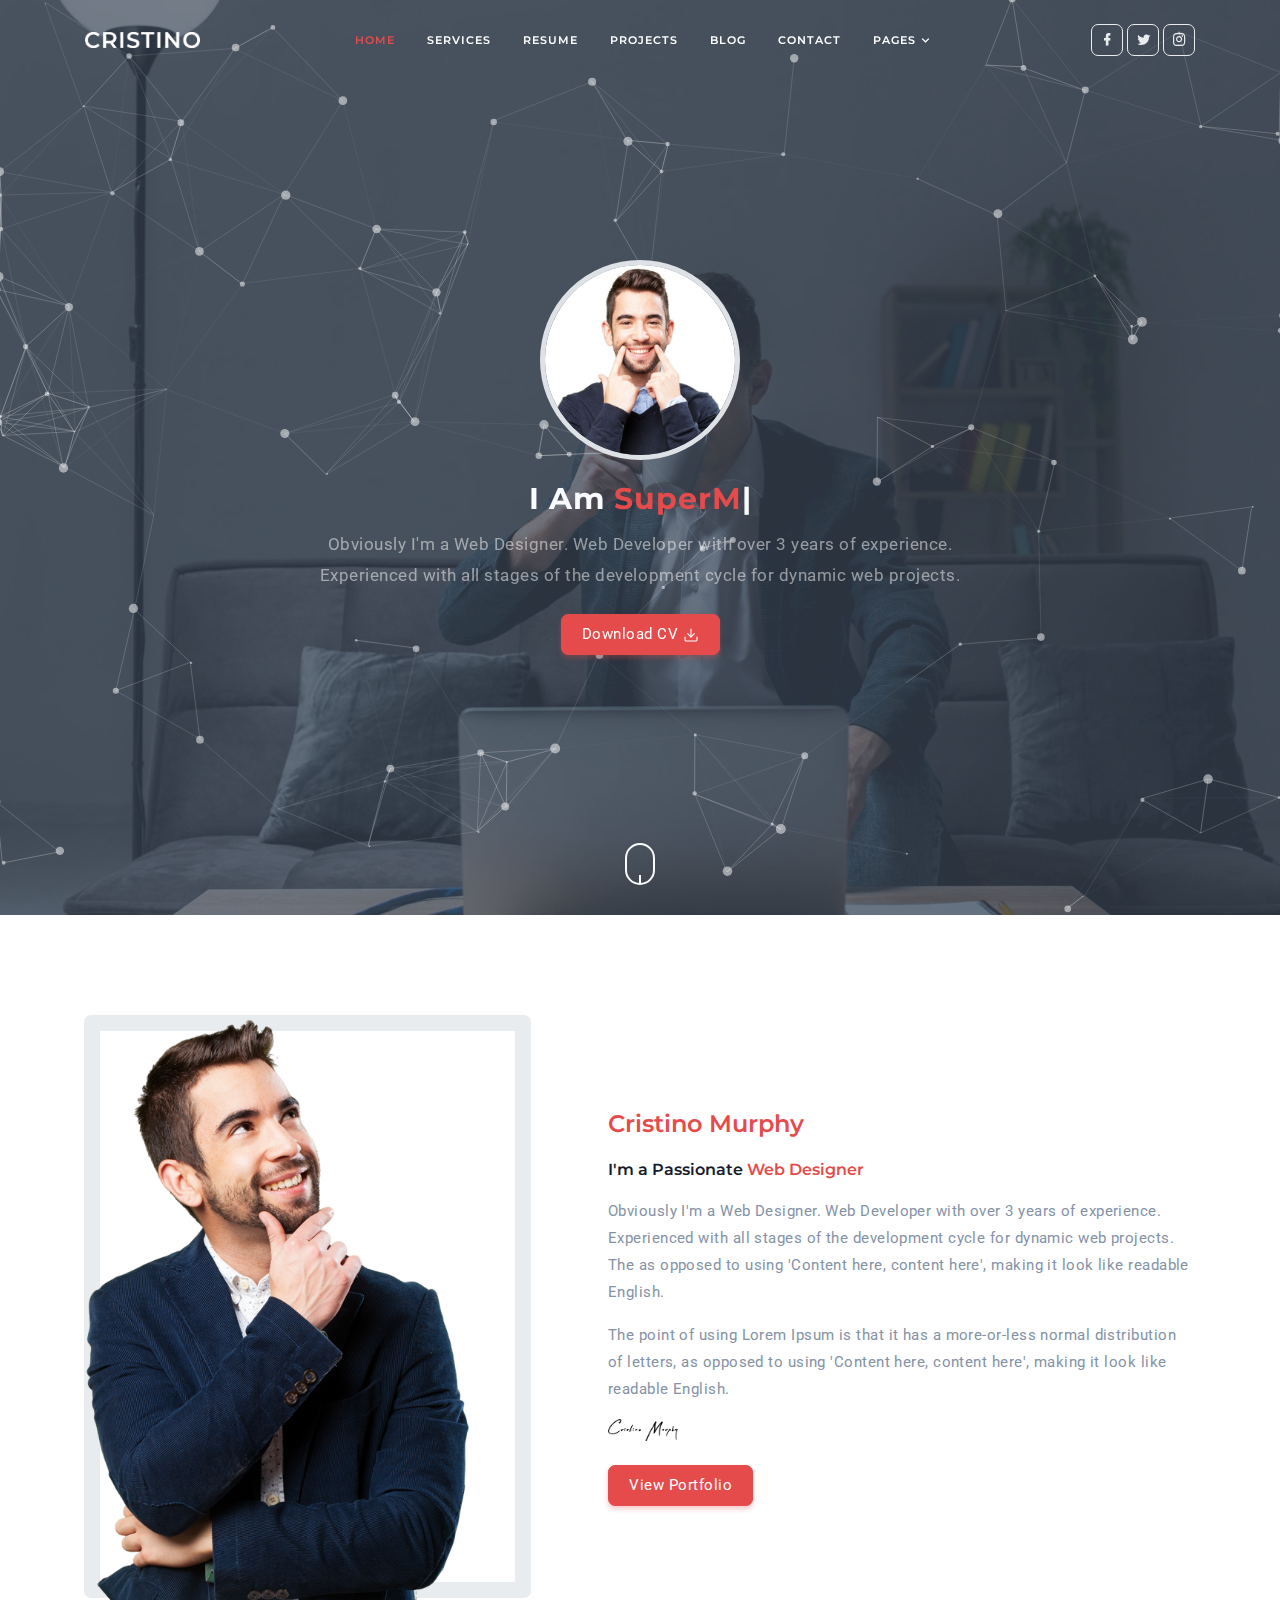
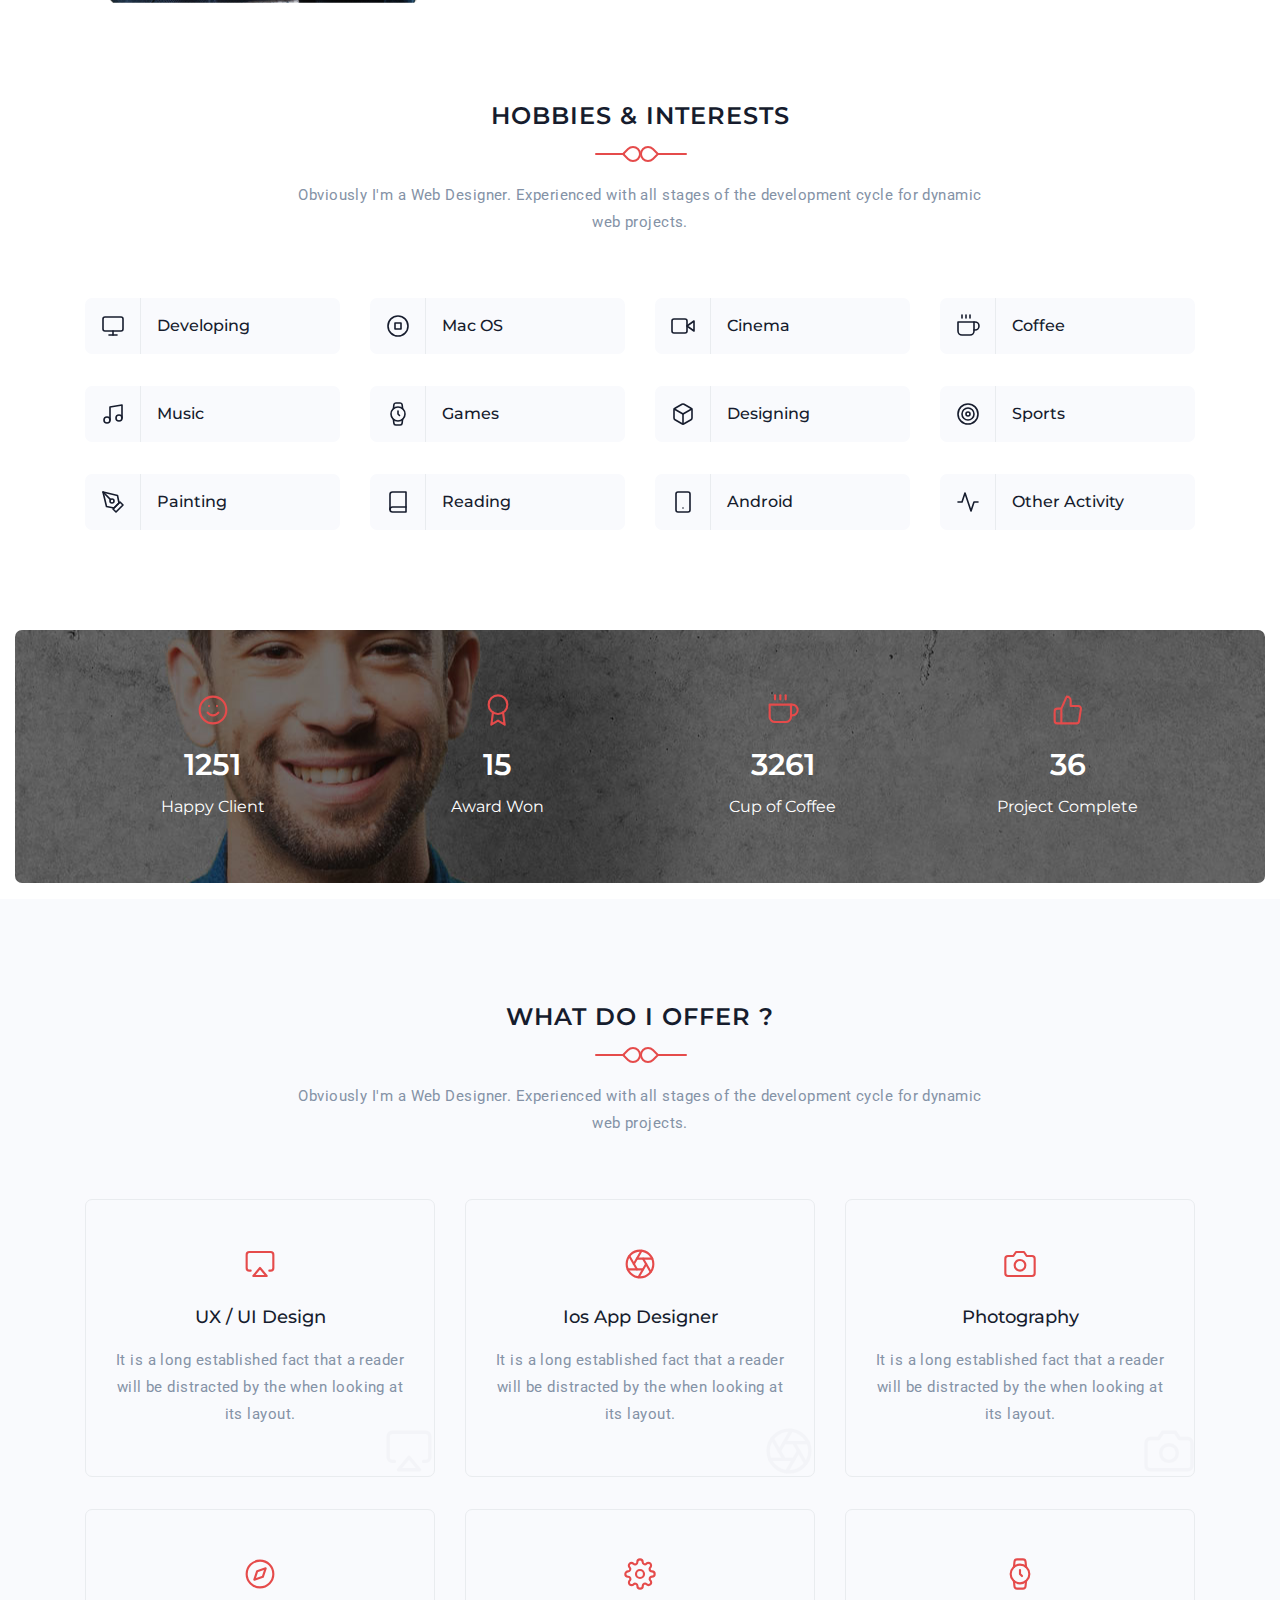
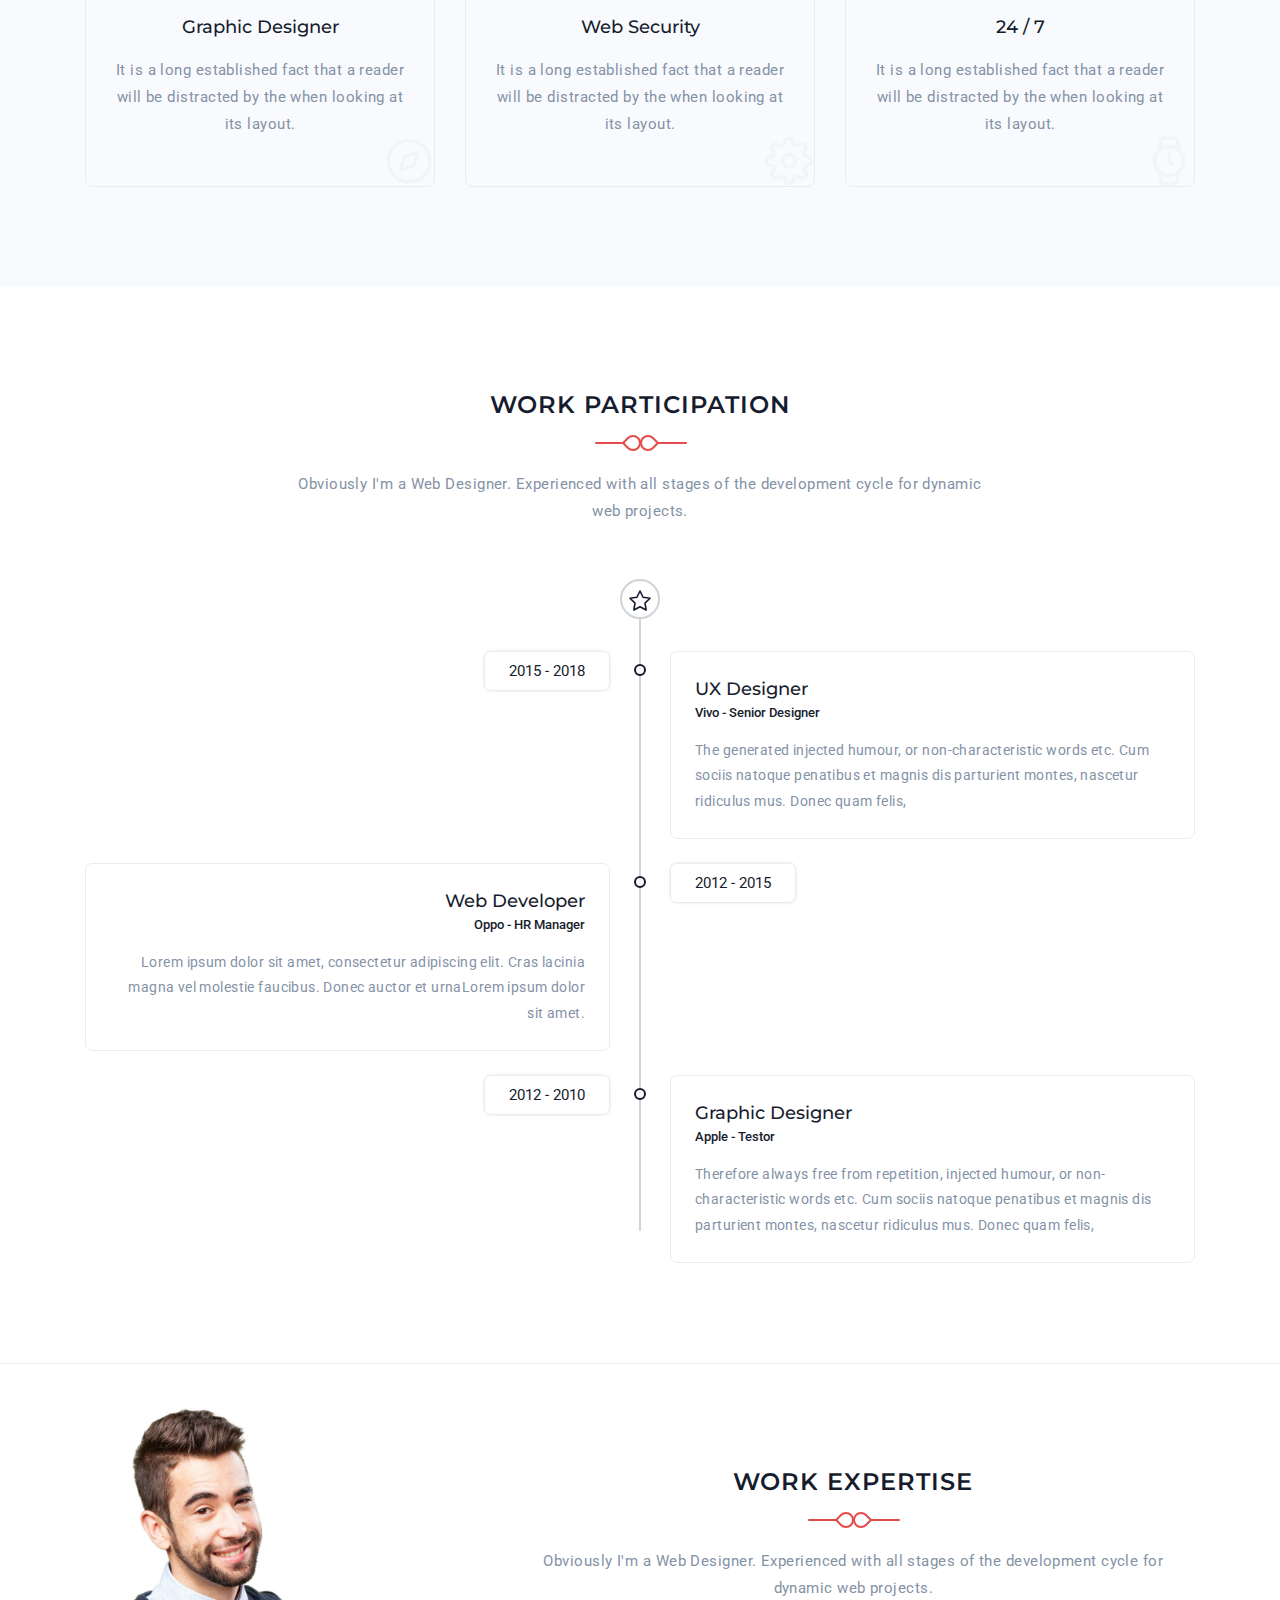
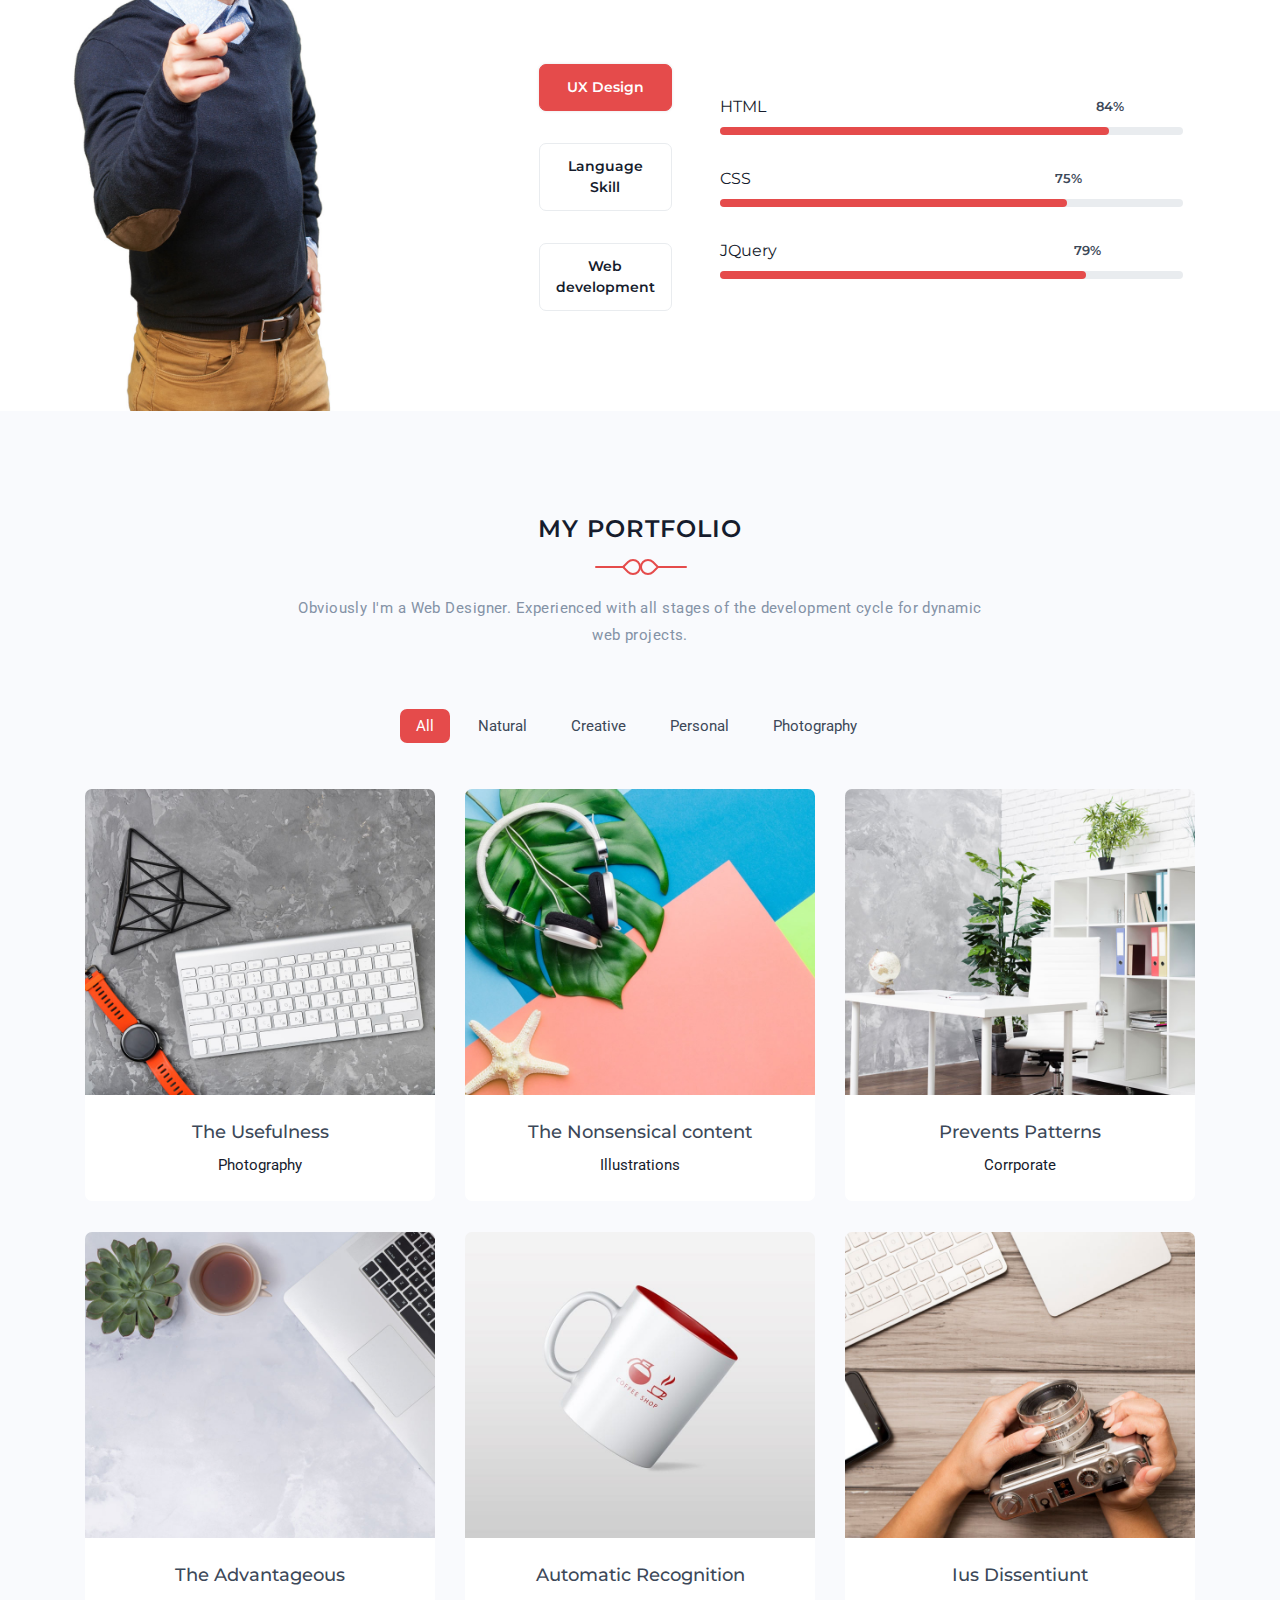
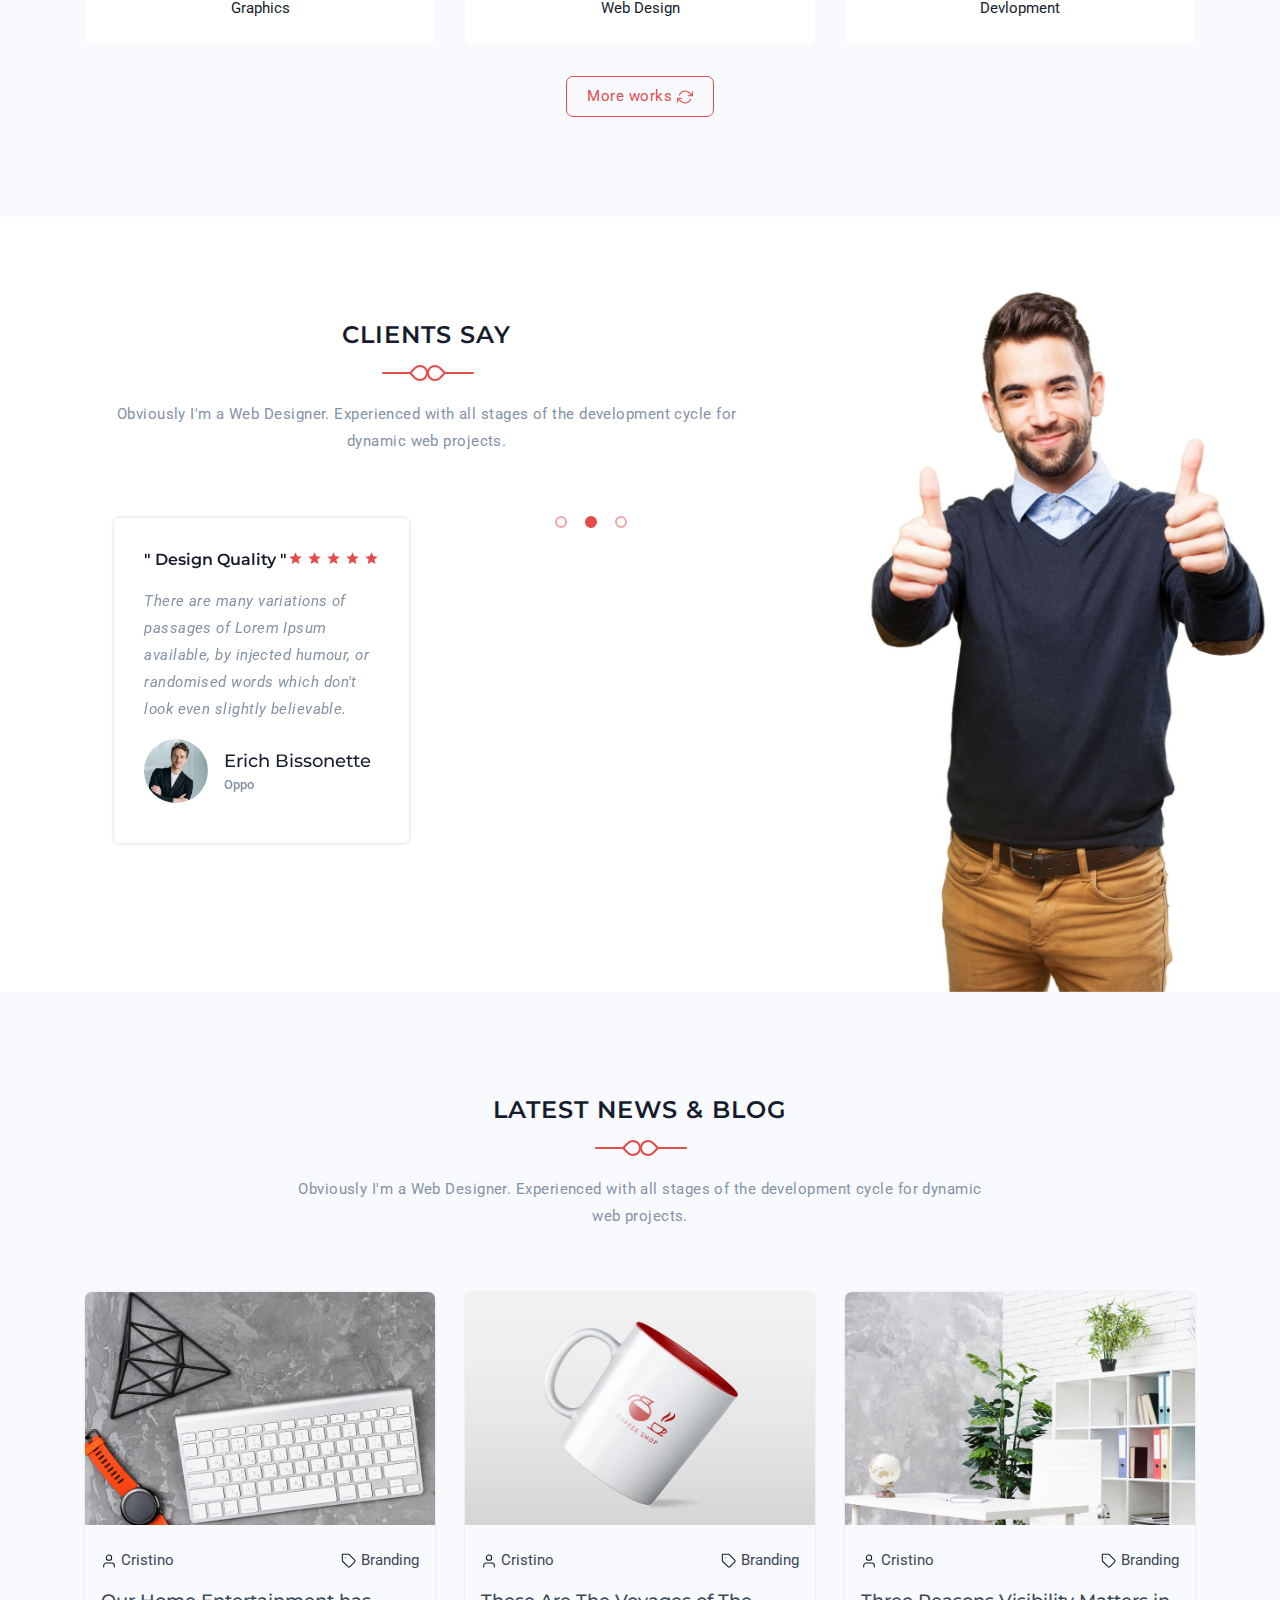
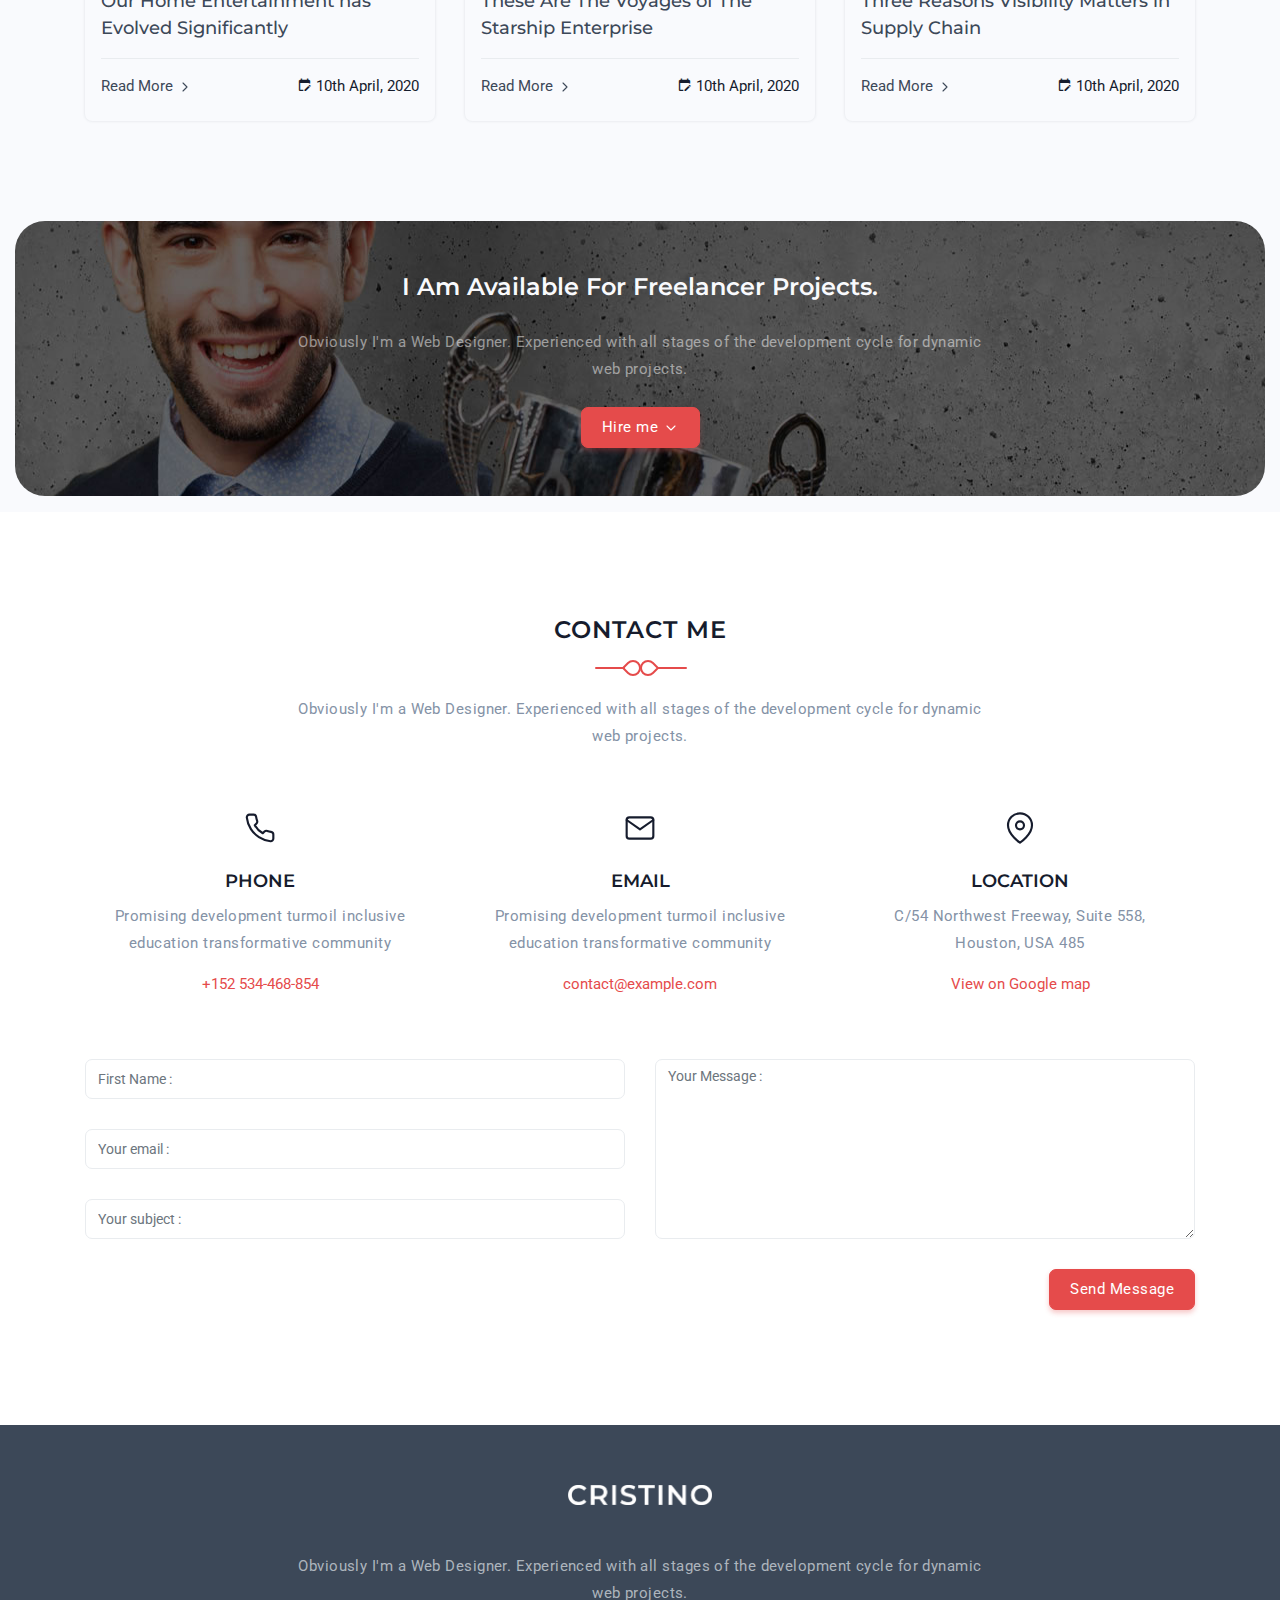
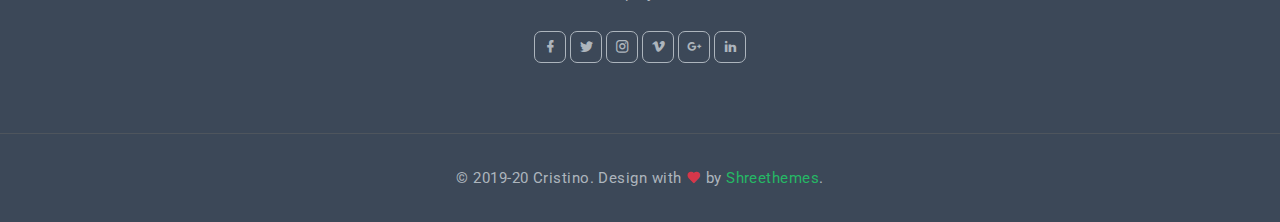
==== src/index.html @ 965121a1 "first commit" ====
<html lang="en" data-livestyle-extension="available">
  <head>
    <meta charset="utf-8" />
    <title>Cristino - Personal Portfolio Template</title>
    <meta name="viewport" content="width=device-width, initial-scale=1.0" />
    <meta
      name="description"
      content="Premium Bootstrap 4 Landing Page Template"
    />
    <meta
      name="keywords"
      content="bootstrap 4, premium, marketing, multipurpose"
    />
    <meta content="Shreethemes" name="author" />
    <!-- favicon -->
    <link rel="shortcut icon" href="images/favicon.ico" />
    <!-- Bootstrap -->
    <link href="css/bootstrap.min.css" rel="stylesheet" type="text/css" />
    <!-- Magnific -->
    <link href="css/magnific-popup.css" rel="stylesheet" type="text/css" />
    <!-- Icon -->
    <link
      href="css/materialdesignicons.min.css"
      rel="stylesheet"
      type="text/css"
    />

    <!-- SLICK SLIDER -->
    <link rel="stylesheet" href="css/owl.carousel.min.css" />
    <link rel="stylesheet" href="css/owl.theme.css" />
    <link rel="stylesheet" href="css/owl.transitions.css" />
    <!-- Custom Css -->
    <link href="css/style.css" rel="stylesheet" type="text/css" />
    <link href="css/colors/default.css" rel="stylesheet" id="color-opt" />
  </head>

  <body style="overflow: visible;">
    <!-- Loader -->
    <div id="preloader" style="display: none;">
      <div id="status" style="display: none;">
        <div class="logo">
          <img
            src="images/logo.png"
            height="20"
            class="d-block mx-auto"
            alt=""
          />
        </div>
        <div class="spinner">
          <div class="bounce1"></div>
          <div class="bounce2"></div>
          <div class="bounce3"></div>
        </div>
      </div>
    </div>
    <!-- Loader -->

    <!-- Navbar Start -->
    <nav
      class="navbar navbar-expand-lg fixed-top navbar-custom navbar-light sticky"
    >
      <div class="container">
        <a class="navbar-brand" href="#">
          <img src="images/logo.png" class="l-dark" height="16" alt="" />
          <img src="images/logo-light.png" class="l-light" height="16" alt="" />
        </a>
        <button
          class="navbar-toggler"
          type="button"
          data-toggle="collapse"
          data-target="#navbarCollapse"
          aria-controls="navbarCollapse"
          aria-expanded="false"
          aria-label="Toggle navigation"
        >
          <svg
            xmlns="http://www.w3.org/2000/svg"
            width="24"
            height="24"
            viewBox="0 0 24 24"
            fill="none"
            stroke="currentColor"
            stroke-width="2"
            stroke-linecap="round"
            stroke-linejoin="round"
            class="feather feather-menu fea icon-md"
          >
            <line x1="3" y1="12" x2="21" y2="12"></line>
            <line x1="3" y1="6" x2="21" y2="6"></line>
            <line x1="3" y1="18" x2="21" y2="18"></line>
          </svg>
        </button>
        <!--end button-->

        <div class="collapse navbar-collapse" id="navbarCollapse">
          <ul class="navbar-nav mx-auto">
            <li class="nav-item active">
              <a class="nav-link" href="#home">Home</a>
            </li>
            <!--end nav item-->
            <li class="nav-item">
              <a class="nav-link" href="#services">Services</a>
            </li>
            <!--end nav item-->
            <li class="nav-item">
              <a class="nav-link" href="#resume">Resume</a>
            </li>
            <!--end nav item-->
            <li class="nav-item">
              <a class="nav-link" href="#projects">Projects</a>
            </li>
            <!--end nav item-->
            <li class="nav-item">
              <a class="nav-link" href="#news">Blog</a>
            </li>
            <!--end nav item-->
            <li class="nav-item">
              <a class="nav-link" href="#contact">Contact</a>
            </li>
            <!--end nav item-->
            <li class="nav-item dropdown">
              <a
                class="nav-link dropdown-toggle"
                href="javascript:void(0)"
                id="navbarDropdown"
                role="button"
                data-toggle="dropdown"
                aria-haspopup="true"
                aria-expanded="false"
                >Pages
              </a>
              <div
                class="dropdown-menu rounded m-0"
                aria-labelledby="navbarDropdown"
              >
                <div class="container ml-0 ml-md-0">
                  <div class="row">
                    <div class="col-md-12">
                      <a class="dropdown-item" href="page-blog.html">Blog</a>
                      <a class="dropdown-item" href="page-blog-detail.html"
                        >Blog Detail</a
                      >
                      <a class="dropdown-item" href="page-portfolio.html"
                        >Portfolio</a
                      >
                      <a class="dropdown-item" href="page-portfolio-detail.html"
                        >Portfolio Detail</a
                      >
                    </div>
                    <!--end col-->
                  </div>
                  <!--end row-->
                </div>
                <!--end container-->
              </div>
            </li>
            <!--end nav item-->
          </ul>

          <ul
            class="list-unstyled mb-0 mt-2 mt-sm-0 social-icon light-social-icon"
          >
            <li class="list-inline-item">
              <a href="javascript:void(0)"><i class="mdi mdi-facebook"></i></a>
            </li>
            <li class="list-inline-item">
              <a href="javascript:void(0)"><i class="mdi mdi-twitter"></i></a>
            </li>
            <li class="list-inline-item">
              <a href="javascript:void(0)"><i class="mdi mdi-instagram"></i></a>
            </li>
          </ul>
        </div>
      </div>
      <!--end container-->
    </nav>
    <!--end navbar-->
    <!-- Navbar End -->

    <!-- HOME START-->
    <section
      class="bg-home d-table w-100"
      style="background-image: url('images/home/02.jpg');"
      id="home"
    >
      <div class="bg-overlay"></div>
      <div class="container position-relative" style="z-index: 1;">
        <div class="row mt-5 mt-sm-0 justify-content-center">
          <div class="col-lg-12 text-center">
            <div class="title-heading">
              <img
                src="images/home/hero.jpg"
                class="img-fluid rounded-circle"
                alt=""
              />
              <h3 class="heading text-light mt-3">
                I Am
                <span
                  class="element text-primary"
                  data-elements="SuperMan"
                ></span>
                <span class="typed-cursor"></span>
              </h3>
              <p class="para-desc mx-auto text-white-50">
                Obviously I'm a Web Designer. Web Developer with over 3 years of
                experience. Experienced with all stages of the development cycle
                for dynamic web projects.
              </p>
              <div class="mt-4">
                <a href="javascript:void(0)" class="btn btn-primary rounded"
                  >Download CV
                  <svg
                    xmlns="http://www.w3.org/2000/svg"
                    width="24"
                    height="24"
                    viewBox="0 0 24 24"
                    fill="none"
                    stroke="currentColor"
                    stroke-width="2"
                    stroke-linecap="round"
                    stroke-linejoin="round"
                    class="feather feather-download fea icon-sm"
                  >
                    <path d="M21 15v4a2 2 0 0 1-2 2H5a2 2 0 0 1-2-2v-4"></path>
                    <polyline points="7 10 12 15 17 10"></polyline>
                    <line x1="12" y1="15" x2="12" y2="3"></line></svg
                ></a>
              </div>
            </div>
          </div>
          <!--end col-->
        </div>
        <!--end row-->
      </div>
      <!--end container-->
      <a
        href="#about"
        data-scroll-nav="1"
        class="mouse-icon mouse-icon-white rounded-pill bg-transparent mouse-down"
      >
        <span class="wheel position-relative d-block mover"></span>
      </a>
      <canvas
        class="particles-js-canvas-el"
        width="1826"
        height="1141"
        style="width: 100%; height: 100%; position: absolute; top: 0px;"
      ></canvas>
    </section>
    <!--end section-->
    <!-- HOME END-->

    <!-- About Start -->
    <section class="section pb-3" id="about">
      <div class="container">
        <div class="row align-items-center">
          <div class="col-lg-5 col-md-5">
            <div class="about-hero">
              <img
                src="images/hero.png"
                class="img-fluid mx-auto d-block about-tween position-relative"
                alt=""
                style="transform: matrix(1, 0, 0, 1, 1.45714, 4.8);"
              />
            </div>
          </div>
          <!--end col-->

          <div class="col-lg-7 col-md-7 mt-4 pt-2 mt-sm-0 pt-sm-0">
            <div class="section-title mb-0 ml-lg-5 ml-md-3">
              <h4 class="title text-primary mb-3">Cristino Murphy</h4>
              <h6 class="designation mb-3">
                I'm a Passionate <span class="text-primary">Web Designer</span>
              </h6>
              <p class="text-muted">
                Obviously I'm a Web Designer. Web Developer with over 3 years of
                experience. Experienced with all stages of the development cycle
                for dynamic web projects. The as opposed to using 'Content here,
                content here', making it look like readable English.
              </p>
              <p class="text-muted">
                The point of using Lorem Ipsum is that it has a more-or-less
                normal distribution of letters, as opposed to using 'Content
                here, content here', making it look like readable English.
              </p>
              <img src="images/sign.png" height="22" alt="" />
              <div class="mt-4">
                <a href="#projects" class="btn btn-primary mouse-down"
                  >View Portfolio</a
                >
              </div>
            </div>
          </div>
          <!--end col-->
        </div>
        <!--end row-->
      </div>
      <!--end container-->

      <div class="container mt-100 mt-60">
        <div class="row justify-content-center">
          <div class="col-12 text-center">
            <div class="section-title">
              <div class="titles">
                <h4 class="title title-line text-uppercase mb-4 pb-4">
                  Hobbies &amp; Interests
                </h4>
                <span></span>
              </div>
              <p class="text-muted mx-auto para-desc mb-0">
                Obviously I'm a Web Designer. Experienced with all stages of the
                development cycle for dynamic web projects.
              </p>
            </div>
          </div>
          <!--end col-->
        </div>
        <!--end row-->

        <div class="row">
          <div class="col-lg-3 col-md-4 col-12 mt-4 pt-2">
            <div
              class="interests-desc bg-light position-relative px-2 py-3 rounded"
            >
              <div class="hobbies d-flex align-items-center">
                <div class="text-center rounded-pill mr-4">
                  <svg
                    xmlns="http://www.w3.org/2000/svg"
                    width="24"
                    height="24"
                    viewBox="0 0 24 24"
                    fill="none"
                    stroke="currentColor"
                    stroke-width="2"
                    stroke-linecap="round"
                    stroke-linejoin="round"
                    class="feather feather-monitor icon fea icon-md-sm"
                  >
                    <rect
                      x="2"
                      y="3"
                      width="20"
                      height="14"
                      rx="2"
                      ry="2"
                    ></rect>
                    <line x1="8" y1="21" x2="16" y2="21"></line>
                    <line x1="12" y1="17" x2="12" y2="21"></line>
                  </svg>
                </div>
                <div class="content">
                  <h6 class="title mb-0">Developing</h6>
                </div>
              </div>
            </div>
          </div>
          <!--end col-->

          <div class="col-lg-3 col-md-4 col-12 mt-4 pt-2">
            <div
              class="interests-desc bg-light position-relative px-2 py-3 rounded"
            >
              <div class="hobbies d-flex align-items-center">
                <div class="text-center rounded-pill mr-4">
                  <svg
                    xmlns="http://www.w3.org/2000/svg"
                    width="24"
                    height="24"
                    viewBox="0 0 24 24"
                    fill="none"
                    stroke="currentColor"
                    stroke-width="2"
                    stroke-linecap="round"
                    stroke-linejoin="round"
                    class="feather feather-stop-circle icon fea icon-md-sm"
                  >
                    <circle cx="12" cy="12" r="10"></circle>
                    <rect x="9" y="9" width="6" height="6"></rect>
                  </svg>
                </div>
                <div class="content">
                  <h6 class="title mb-0">Mac OS</h6>
                </div>
              </div>
            </div>
          </div>
          <!--end col-->

          <div class="col-lg-3 col-md-4 col-12 mt-4 pt-2">
            <div
              class="interests-desc bg-light position-relative px-2 py-3 rounded"
            >
              <div class="hobbies d-flex align-items-center">
                <div class="text-center rounded-pill mr-4">
                  <svg
                    xmlns="http://www.w3.org/2000/svg"
                    width="24"
                    height="24"
                    viewBox="0 0 24 24"
                    fill="none"
                    stroke="currentColor"
                    stroke-width="2"
                    stroke-linecap="round"
                    stroke-linejoin="round"
                    class="feather feather-video icon fea icon-md-sm"
                  >
                    <polygon points="23 7 16 12 23 17 23 7"></polygon>
                    <rect
                      x="1"
                      y="5"
                      width="15"
                      height="14"
                      rx="2"
                      ry="2"
                    ></rect>
                  </svg>
                </div>
                <div class="content">
                  <h6 class="title mb-0">Cinema</h6>
                </div>
              </div>
            </div>
          </div>
          <!--end col-->

          <div class="col-lg-3 col-md-4 col-12 mt-4 pt-2">
            <div
              class="interests-desc bg-light position-relative px-2 py-3 rounded"
            >
              <div class="hobbies d-flex align-items-center">
                <div class="text-center rounded-pill mr-4">
                  <svg
                    xmlns="http://www.w3.org/2000/svg"
                    width="24"
                    height="24"
                    viewBox="0 0 24 24"
                    fill="none"
                    stroke="currentColor"
                    stroke-width="2"
                    stroke-linecap="round"
                    stroke-linejoin="round"
                    class="feather feather-coffee icon fea icon-md-sm"
                  >
                    <path d="M18 8h1a4 4 0 0 1 0 8h-1"></path>
                    <path d="M2 8h16v9a4 4 0 0 1-4 4H6a4 4 0 0 1-4-4V8z"></path>
                    <line x1="6" y1="1" x2="6" y2="4"></line>
                    <line x1="10" y1="1" x2="10" y2="4"></line>
                    <line x1="14" y1="1" x2="14" y2="4"></line>
                  </svg>
                </div>
                <div class="content">
                  <h6 class="title mb-0">Coffee</h6>
                </div>
              </div>
            </div>
          </div>
          <!--end col-->

          <div class="col-lg-3 col-md-4 col-12 mt-4 pt-2">
            <div
              class="interests-desc bg-light position-relative px-2 py-3 rounded"
            >
              <div class="hobbies d-flex align-items-center">
                <div class="text-center rounded-pill mr-4">
                  <svg
                    xmlns="http://www.w3.org/2000/svg"
                    width="24"
                    height="24"
                    viewBox="0 0 24 24"
                    fill="none"
                    stroke="currentColor"
                    stroke-width="2"
                    stroke-linecap="round"
                    stroke-linejoin="round"
                    class="feather feather-music icon fea icon-md-sm"
                  >
                    <path d="M9 18V5l12-2v13"></path>
                    <circle cx="6" cy="18" r="3"></circle>
                    <circle cx="18" cy="16" r="3"></circle>
                  </svg>
                </div>
                <div class="content">
                  <h6 class="title mb-0">Music</h6>
                </div>
              </div>
            </div>
          </div>
          <!--end col-->

          <div class="col-lg-3 col-md-4 col-12 mt-4 pt-2">
            <div
              class="interests-desc bg-light position-relative px-2 py-3 rounded"
            >
              <div class="hobbies d-flex align-items-center">
                <div class="text-center rounded-pill mr-4">
                  <svg
                    xmlns="http://www.w3.org/2000/svg"
                    width="24"
                    height="24"
                    viewBox="0 0 24 24"
                    fill="none"
                    stroke="currentColor"
                    stroke-width="2"
                    stroke-linecap="round"
                    stroke-linejoin="round"
                    class="feather feather-watch icon fea icon-md-sm"
                  >
                    <circle cx="12" cy="12" r="7"></circle>
                    <polyline points="12 9 12 12 13.5 13.5"></polyline>
                    <path
                      d="M16.51 17.35l-.35 3.83a2 2 0 0 1-2 1.82H9.83a2 2 0 0 1-2-1.82l-.35-3.83m.01-10.7l.35-3.83A2 2 0 0 1 9.83 1h4.35a2 2 0 0 1 2 1.82l.35 3.83"
                    ></path>
                  </svg>
                </div>
                <div class="content">
                  <h6 class="title mb-0">Games</h6>
                </div>
              </div>
            </div>
          </div>
          <!--end col-->

          <div class="col-lg-3 col-md-4 col-12 mt-4 pt-2">
            <div
              class="interests-desc bg-light position-relative px-2 py-3 rounded"
            >
              <div class="hobbies d-flex align-items-center">
                <div class="text-center rounded-pill mr-4">
                  <svg
                    xmlns="http://www.w3.org/2000/svg"
                    width="24"
                    height="24"
                    viewBox="0 0 24 24"
                    fill="none"
                    stroke="currentColor"
                    stroke-width="2"
                    stroke-linecap="round"
                    stroke-linejoin="round"
                    class="feather feather-box icon fea icon-md-sm"
                  >
                    <path
                      d="M21 16V8a2 2 0 0 0-1-1.73l-7-4a2 2 0 0 0-2 0l-7 4A2 2 0 0 0 3 8v8a2 2 0 0 0 1 1.73l7 4a2 2 0 0 0 2 0l7-4A2 2 0 0 0 21 16z"
                    ></path>
                    <polyline points="3.27 6.96 12 12.01 20.73 6.96"></polyline>
                    <line x1="12" y1="22.08" x2="12" y2="12"></line>
                  </svg>
                </div>
                <div class="content">
                  <h6 class="title mb-0">Designing</h6>
                </div>
              </div>
            </div>
          </div>
          <!--end col-->

          <div class="col-lg-3 col-md-4 col-12 mt-4 pt-2">
            <div
              class="interests-desc bg-light position-relative px-2 py-3 rounded"
            >
              <div class="hobbies d-flex align-items-center">
                <div class="text-center rounded-pill mr-4">
                  <svg
                    xmlns="http://www.w3.org/2000/svg"
                    width="24"
                    height="24"
                    viewBox="0 0 24 24"
                    fill="none"
                    stroke="currentColor"
                    stroke-width="2"
                    stroke-linecap="round"
                    stroke-linejoin="round"
                    class="feather feather-target icon fea icon-md-sm"
                  >
                    <circle cx="12" cy="12" r="10"></circle>
                    <circle cx="12" cy="12" r="6"></circle>
                    <circle cx="12" cy="12" r="2"></circle>
                  </svg>
                </div>
                <div class="content">
                  <h6 class="title mb-0">Sports</h6>
                </div>
              </div>
            </div>
          </div>
          <!--end col-->

          <div class="col-lg-3 col-md-4 col-12 mt-4 pt-2">
            <div
              class="interests-desc bg-light position-relative px-2 py-3 rounded"
            >
              <div class="hobbies d-flex align-items-center">
                <div class="text-center rounded-pill mr-4">
                  <svg
                    xmlns="http://www.w3.org/2000/svg"
                    width="24"
                    height="24"
                    viewBox="0 0 24 24"
                    fill="none"
                    stroke="currentColor"
                    stroke-width="2"
                    stroke-linecap="round"
                    stroke-linejoin="round"
                    class="feather feather-pen-tool icon fea icon-md-sm"
                  >
                    <path d="M12 19l7-7 3 3-7 7-3-3z"></path>
                    <path d="M18 13l-1.5-7.5L2 2l3.5 14.5L13 18l5-5z"></path>
                    <path d="M2 2l7.586 7.586"></path>
                    <circle cx="11" cy="11" r="2"></circle>
                  </svg>
                </div>
                <div class="content">
                  <h6 class="title mb-0">Painting</h6>
                </div>
              </div>
            </div>
          </div>
          <!--end col-->

          <div class="col-lg-3 col-md-4 col-12 mt-4 pt-2">
            <div
              class="interests-desc bg-light position-relative px-2 py-3 rounded"
            >
              <div class="hobbies d-flex align-items-center">
                <div class="text-center rounded-pill mr-4">
                  <svg
                    xmlns="http://www.w3.org/2000/svg"
                    width="24"
                    height="24"
                    viewBox="0 0 24 24"
                    fill="none"
                    stroke="currentColor"
                    stroke-width="2"
                    stroke-linecap="round"
                    stroke-linejoin="round"
                    class="feather feather-book icon fea icon-md-sm"
                  >
                    <path d="M4 19.5A2.5 2.5 0 0 1 6.5 17H20"></path>
                    <path
                      d="M6.5 2H20v20H6.5A2.5 2.5 0 0 1 4 19.5v-15A2.5 2.5 0 0 1 6.5 2z"
                    ></path>
                  </svg>
                </div>
                <div class="content">
                  <h6 class="title mb-0">Reading</h6>
                </div>
              </div>
            </div>
          </div>
          <!--end col-->

          <div class="col-lg-3 col-md-4 col-12 mt-4 pt-2">
            <div
              class="interests-desc bg-light position-relative px-2 py-3 rounded"
            >
              <div class="hobbies d-flex align-items-center">
                <div class="text-center rounded-pill mr-4">
                  <svg
                    xmlns="http://www.w3.org/2000/svg"
                    width="24"
                    height="24"
                    viewBox="0 0 24 24"
                    fill="none"
                    stroke="currentColor"
                    stroke-width="2"
                    stroke-linecap="round"
                    stroke-linejoin="round"
                    class="feather feather-smartphone icon fea icon-md-sm"
                  >
                    <rect
                      x="5"
                      y="2"
                      width="14"
                      height="20"
                      rx="2"
                      ry="2"
                    ></rect>
                    <line x1="12" y1="18" x2="12.01" y2="18"></line>
                  </svg>
                </div>
                <div class="content">
                  <h6 class="title mb-0">Android</h6>
                </div>
              </div>
            </div>
          </div>
          <!--end col-->

          <div class="col-lg-3 col-md-4 col-12 mt-4 pt-2">
            <div
              class="interests-desc bg-light position-relative px-2 py-3 rounded"
            >
              <div class="hobbies d-flex align-items-center">
                <div class="text-center rounded-pill mr-4">
                  <svg
                    xmlns="http://www.w3.org/2000/svg"
                    width="24"
                    height="24"
                    viewBox="0 0 24 24"
                    fill="none"
                    stroke="currentColor"
                    stroke-width="2"
                    stroke-linecap="round"
                    stroke-linejoin="round"
                    class="feather feather-activity icon fea icon-md-sm"
                  >
                    <polyline
                      points="22 12 18 12 15 21 9 3 6 12 2 12"
                    ></polyline>
                  </svg>
                </div>
                <div class="content">
                  <h6 class="title mb-0">Other Activity</h6>
                </div>
              </div>
            </div>
          </div>
          <!--end col-->
        </div>
      </div>
      <!--end container-->

      <div class="container-fluid mt-100 mt-60">
        <div
          class="rounded py-md-5 py-4"
          style="background: url('images/bg-counter.jpg') center center;"
        >
          <div class="container">
            <div class="row" id="counter">
              <div class="col-lg-3 col-6">
                <div class="counter-box rounded py-3 text-center">
                  <div class="counter-icon">
                    <svg
                      xmlns="http://www.w3.org/2000/svg"
                      width="24"
                      height="24"
                      viewBox="0 0 24 24"
                      fill="none"
                      stroke="currentColor"
                      stroke-width="2"
                      stroke-linecap="round"
                      stroke-linejoin="round"
                      class="feather feather-smile fea icon-md text-primary"
                    >
                      <circle cx="12" cy="12" r="10"></circle>
                      <path d="M8 14s1.5 2 4 2 4-2 4-2"></path>
                      <line x1="9" y1="9" x2="9.01" y2="9"></line>
                      <line x1="15" y1="9" x2="15.01" y2="9"></line>
                    </svg>
                  </div>
                  <h3 class="counter-value mt-3 text-white" data-count="1251">
                    1251
                  </h3>
                  <h6 class="counter-head font-weight-normal mb-0 text-white">
                    Happy Client
                  </h6>
                </div>
                <!--end counter box-->
              </div>
              <!--end col-->

              <div class="col-lg-3 col-6">
                <div class="counter-box rounded py-3 text-center">
                  <div class="counter-icon">
                    <svg
                      xmlns="http://www.w3.org/2000/svg"
                      width="24"
                      height="24"
                      viewBox="0 0 24 24"
                      fill="none"
                      stroke="currentColor"
                      stroke-width="2"
                      stroke-linecap="round"
                      stroke-linejoin="round"
                      class="feather feather-award fea icon-md text-primary"
                    >
                      <circle cx="12" cy="8" r="7"></circle>
                      <polyline
                        points="8.21 13.89 7 23 12 20 17 23 15.79 13.88"
                      ></polyline>
                    </svg>
                  </div>
                  <h3 class="counter-value mt-3 text-white" data-count="15">
                    15
                  </h3>
                  <h6 class="counter-head font-weight-normal mb-0 text-white">
                    Award Won
                  </h6>
                </div>
                <!--end counter box-->
              </div>
              <!--end col-->

              <div class="col-lg-3 col-6">
                <div class="counter-box rounded py-3 text-center">
                  <div class="counter-icon">
                    <svg
                      xmlns="http://www.w3.org/2000/svg"
                      width="24"
                      height="24"
                      viewBox="0 0 24 24"
                      fill="none"
                      stroke="currentColor"
                      stroke-width="2"
                      stroke-linecap="round"
                      stroke-linejoin="round"
                      class="feather feather-coffee fea icon-md text-primary"
                    >
                      <path d="M18 8h1a4 4 0 0 1 0 8h-1"></path>
                      <path
                        d="M2 8h16v9a4 4 0 0 1-4 4H6a4 4 0 0 1-4-4V8z"
                      ></path>
                      <line x1="6" y1="1" x2="6" y2="4"></line>
                      <line x1="10" y1="1" x2="10" y2="4"></line>
                      <line x1="14" y1="1" x2="14" y2="4"></line>
                    </svg>
                  </div>
                  <h3 class="counter-value mt-3 text-white" data-count="3261">
                    3261
                  </h3>
                  <h6 class="counter-head font-weight-normal mb-0 text-white">
                    Cup of Coffee
                  </h6>
                </div>
                <!--end counter box-->
              </div>
              <!--end col-->

              <div class="col-lg-3 col-6">
                <div class="counter-box rounded py-3 text-center">
                  <div class="counter-icon">
                    <svg
                      xmlns="http://www.w3.org/2000/svg"
                      width="24"
                      height="24"
                      viewBox="0 0 24 24"
                      fill="none"
                      stroke="currentColor"
                      stroke-width="2"
                      stroke-linecap="round"
                      stroke-linejoin="round"
                      class="feather feather-thumbs-up fea icon-md text-primary"
                    >
                      <path
                        d="M14 9V5a3 3 0 0 0-3-3l-4 9v11h11.28a2 2 0 0 0 2-1.7l1.38-9a2 2 0 0 0-2-2.3zM7 22H4a2 2 0 0 1-2-2v-7a2 2 0 0 1 2-2h3"
                      ></path>
                    </svg>
                  </div>
                  <h3 class="counter-value mt-3 text-white" data-count="36">
                    36
                  </h3>
                  <h6 class="counter-head font-weight-normal mb-0 text-white">
                    Project Complete
                  </h6>
                </div>
                <!--end counter box-->
              </div>
              <!--end col-->
            </div>
            <!--end row-->
          </div>
          <!--end container-->
        </div>
        <!--end div-->
      </div>
      <!--end container fluid-->
    </section>
    <!-- About end -->

    <!-- Services Start -->
    <section class="section bg-light" id="services">
      <div class="container">
        <div class="row justify-content-center">
          <div class="col-12 text-center">
            <div class="section-title">
              <div class="titles">
                <h4 class="title title-line text-uppercase mb-4 pb-4">
                  What Do I Offer ?
                </h4>
                <span></span>
              </div>
              <p class="text-muted mx-auto para-desc mb-0">
                Obviously I'm a Web Designer. Experienced with all stages of the
                development cycle for dynamic web projects.
              </p>
            </div>
          </div>
          <!--end col-->
        </div>
        <!--end row-->

        <div class="row">
          <div class="col-lg-4 col-md-6 col-12 mt-4 pt-2">
            <div
              class="service-wrapper rounded position-relative text-center border border-footer p-4 pt-5 pb-5"
            >
              <div class="icon text-primary">
                <svg
                  xmlns="http://www.w3.org/2000/svg"
                  width="24"
                  height="24"
                  viewBox="0 0 24 24"
                  fill="none"
                  stroke="currentColor"
                  stroke-width="2"
                  stroke-linecap="round"
                  stroke-linejoin="round"
                  class="feather feather-airplay fea icon-md"
                >
                  <path
                    d="M5 17H4a2 2 0 0 1-2-2V5a2 2 0 0 1 2-2h16a2 2 0 0 1 2 2v10a2 2 0 0 1-2 2h-1"
                  ></path>
                  <polygon points="12 15 17 21 7 21 12 15"></polygon>
                </svg>
              </div>
              <div class="content mt-4">
                <h5 class="title">UX / UI Design</h5>
                <p class="text-muted mt-3 mb-0">
                  It is a long established fact that a reader will be distracted
                  by the when looking at its layout.
                </p>
              </div>
              <div class="big-icon">
                <svg
                  xmlns="http://www.w3.org/2000/svg"
                  width="24"
                  height="24"
                  viewBox="0 0 24 24"
                  fill="none"
                  stroke="currentColor"
                  stroke-width="2"
                  stroke-linecap="round"
                  stroke-linejoin="round"
                  class="feather feather-airplay fea icons"
                >
                  <path
                    d="M5 17H4a2 2 0 0 1-2-2V5a2 2 0 0 1 2-2h16a2 2 0 0 1 2 2v10a2 2 0 0 1-2 2h-1"
                  ></path>
                  <polygon points="12 15 17 21 7 21 12 15"></polygon>
                </svg>
              </div>
            </div>
          </div>
          <!--end col-->

          <div class="col-lg-4 col-md-6 col-12 mt-4 pt-2">
            <div
              class="service-wrapper rounded position-relative text-center border border-footer p-4 pt-5 pb-5"
            >
              <div class="icon text-primary">
                <svg
                  xmlns="http://www.w3.org/2000/svg"
                  width="24"
                  height="24"
                  viewBox="0 0 24 24"
                  fill="none"
                  stroke="currentColor"
                  stroke-width="2"
                  stroke-linecap="round"
                  stroke-linejoin="round"
                  class="feather feather-aperture fea icon-md"
                >
                  <circle cx="12" cy="12" r="10"></circle>
                  <line x1="14.31" y1="8" x2="20.05" y2="17.94"></line>
                  <line x1="9.69" y1="8" x2="21.17" y2="8"></line>
                  <line x1="7.38" y1="12" x2="13.12" y2="2.06"></line>
                  <line x1="9.69" y1="16" x2="3.95" y2="6.06"></line>
                  <line x1="14.31" y1="16" x2="2.83" y2="16"></line>
                  <line x1="16.62" y1="12" x2="10.88" y2="21.94"></line>
                </svg>
              </div>
              <div class="content mt-4">
                <h5 class="title">Ios App Designer</h5>
                <p class="text-muted mt-3 mb-0">
                  It is a long established fact that a reader will be distracted
                  by the when looking at its layout.
                </p>
              </div>
              <div class="big-icon">
                <svg
                  xmlns="http://www.w3.org/2000/svg"
                  width="24"
                  height="24"
                  viewBox="0 0 24 24"
                  fill="none"
                  stroke="currentColor"
                  stroke-width="2"
                  stroke-linecap="round"
                  stroke-linejoin="round"
                  class="feather feather-aperture fea icons"
                >
                  <circle cx="12" cy="12" r="10"></circle>
                  <line x1="14.31" y1="8" x2="20.05" y2="17.94"></line>
                  <line x1="9.69" y1="8" x2="21.17" y2="8"></line>
                  <line x1="7.38" y1="12" x2="13.12" y2="2.06"></line>
                  <line x1="9.69" y1="16" x2="3.95" y2="6.06"></line>
                  <line x1="14.31" y1="16" x2="2.83" y2="16"></line>
                  <line x1="16.62" y1="12" x2="10.88" y2="21.94"></line>
                </svg>
              </div>
            </div>
          </div>
          <!--end col-->

          <div class="col-lg-4 col-md-6 col-12 mt-4 pt-2">
            <div
              class="service-wrapper rounded position-relative text-center border border-footer p-4 pt-5 pb-5"
            >
              <div class="icon text-primary">
                <svg
                  xmlns="http://www.w3.org/2000/svg"
                  width="24"
                  height="24"
                  viewBox="0 0 24 24"
                  fill="none"
                  stroke="currentColor"
                  stroke-width="2"
                  stroke-linecap="round"
                  stroke-linejoin="round"
                  class="feather feather-camera fea icon-md"
                >
                  <path
                    d="M23 19a2 2 0 0 1-2 2H3a2 2 0 0 1-2-2V8a2 2 0 0 1 2-2h4l2-3h6l2 3h4a2 2 0 0 1 2 2z"
                  ></path>
                  <circle cx="12" cy="13" r="4"></circle>
                </svg>
              </div>
              <div class="content mt-4">
                <h5 class="title">Photography</h5>
                <p class="text-muted mt-3 mb-0">
                  It is a long established fact that a reader will be distracted
                  by the when looking at its layout.
                </p>
              </div>
              <div class="big-icon">
                <svg
                  xmlns="http://www.w3.org/2000/svg"
                  width="24"
                  height="24"
                  viewBox="0 0 24 24"
                  fill="none"
                  stroke="currentColor"
                  stroke-width="2"
                  stroke-linecap="round"
                  stroke-linejoin="round"
                  class="feather feather-camera fea icons"
                >
                  <path
                    d="M23 19a2 2 0 0 1-2 2H3a2 2 0 0 1-2-2V8a2 2 0 0 1 2-2h4l2-3h6l2 3h4a2 2 0 0 1 2 2z"
                  ></path>
                  <circle cx="12" cy="13" r="4"></circle>
                </svg>
              </div>
            </div>
          </div>
          <!--end col-->

          <div class="col-lg-4 col-md-6 col-12 mt-4 pt-2">
            <div
              class="service-wrapper rounded position-relative text-center border border-footer p-4 pt-5 pb-5"
            >
              <div class="icon text-primary">
                <svg
                  xmlns="http://www.w3.org/2000/svg"
                  width="24"
                  height="24"
                  viewBox="0 0 24 24"
                  fill="none"
                  stroke="currentColor"
                  stroke-width="2"
                  stroke-linecap="round"
                  stroke-linejoin="round"
                  class="feather feather-compass fea icon-md"
                >
                  <circle cx="12" cy="12" r="10"></circle>
                  <polygon
                    points="16.24 7.76 14.12 14.12 7.76 16.24 9.88 9.88 16.24 7.76"
                  ></polygon>
                </svg>
              </div>
              <div class="content mt-4">
                <h5 class="title">Graphic Designer</h5>
                <p class="text-muted mt-3 mb-0">
                  It is a long established fact that a reader will be distracted
                  by the when looking at its layout.
                </p>
              </div>
              <div class="big-icon">
                <svg
                  xmlns="http://www.w3.org/2000/svg"
                  width="24"
                  height="24"
                  viewBox="0 0 24 24"
                  fill="none"
                  stroke="currentColor"
                  stroke-width="2"
                  stroke-linecap="round"
                  stroke-linejoin="round"
                  class="feather feather-compass fea icons"
                >
                  <circle cx="12" cy="12" r="10"></circle>
                  <polygon
                    points="16.24 7.76 14.12 14.12 7.76 16.24 9.88 9.88 16.24 7.76"
                  ></polygon>
                </svg>
              </div>
            </div>
          </div>
          <!--end col-->

          <div class="col-lg-4 col-md-6 col-12 mt-4 pt-2">
            <div
              class="service-wrapper rounded position-relative text-center border border-footer p-4 pt-5 pb-5"
            >
              <div class="icon text-primary">
                <svg
                  xmlns="http://www.w3.org/2000/svg"
                  width="24"
                  height="24"
                  viewBox="0 0 24 24"
                  fill="none"
                  stroke="currentColor"
                  stroke-width="2"
                  stroke-linecap="round"
                  stroke-linejoin="round"
                  class="feather feather-settings fea icon-md"
                >
                  <circle cx="12" cy="12" r="3"></circle>
                  <path
                    d="M19.4 15a1.65 1.65 0 0 0 .33 1.82l.06.06a2 2 0 0 1 0 2.83 2 2 0 0 1-2.83 0l-.06-.06a1.65 1.65 0 0 0-1.82-.33 1.65 1.65 0 0 0-1 1.51V21a2 2 0 0 1-2 2 2 2 0 0 1-2-2v-.09A1.65 1.65 0 0 0 9 19.4a1.65 1.65 0 0 0-1.82.33l-.06.06a2 2 0 0 1-2.83 0 2 2 0 0 1 0-2.83l.06-.06a1.65 1.65 0 0 0 .33-1.82 1.65 1.65 0 0 0-1.51-1H3a2 2 0 0 1-2-2 2 2 0 0 1 2-2h.09A1.65 1.65 0 0 0 4.6 9a1.65 1.65 0 0 0-.33-1.82l-.06-.06a2 2 0 0 1 0-2.83 2 2 0 0 1 2.83 0l.06.06a1.65 1.65 0 0 0 1.82.33H9a1.65 1.65 0 0 0 1-1.51V3a2 2 0 0 1 2-2 2 2 0 0 1 2 2v.09a1.65 1.65 0 0 0 1 1.51 1.65 1.65 0 0 0 1.82-.33l.06-.06a2 2 0 0 1 2.83 0 2 2 0 0 1 0 2.83l-.06.06a1.65 1.65 0 0 0-.33 1.82V9a1.65 1.65 0 0 0 1.51 1H21a2 2 0 0 1 2 2 2 2 0 0 1-2 2h-.09a1.65 1.65 0 0 0-1.51 1z"
                  ></path>
                </svg>
              </div>
              <div class="content mt-4">
                <h5 class="title">Web Security</h5>
                <p class="text-muted mt-3 mb-0">
                  It is a long established fact that a reader will be distracted
                  by the when looking at its layout.
                </p>
              </div>
              <div class="big-icon">
                <svg
                  xmlns="http://www.w3.org/2000/svg"
                  width="24"
                  height="24"
                  viewBox="0 0 24 24"
                  fill="none"
                  stroke="currentColor"
                  stroke-width="2"
                  stroke-linecap="round"
                  stroke-linejoin="round"
                  class="feather feather-settings fea icons"
                >
                  <circle cx="12" cy="12" r="3"></circle>
                  <path
                    d="M19.4 15a1.65 1.65 0 0 0 .33 1.82l.06.06a2 2 0 0 1 0 2.83 2 2 0 0 1-2.83 0l-.06-.06a1.65 1.65 0 0 0-1.82-.33 1.65 1.65 0 0 0-1 1.51V21a2 2 0 0 1-2 2 2 2 0 0 1-2-2v-.09A1.65 1.65 0 0 0 9 19.4a1.65 1.65 0 0 0-1.82.33l-.06.06a2 2 0 0 1-2.83 0 2 2 0 0 1 0-2.83l.06-.06a1.65 1.65 0 0 0 .33-1.82 1.65 1.65 0 0 0-1.51-1H3a2 2 0 0 1-2-2 2 2 0 0 1 2-2h.09A1.65 1.65 0 0 0 4.6 9a1.65 1.65 0 0 0-.33-1.82l-.06-.06a2 2 0 0 1 0-2.83 2 2 0 0 1 2.83 0l.06.06a1.65 1.65 0 0 0 1.82.33H9a1.65 1.65 0 0 0 1-1.51V3a2 2 0 0 1 2-2 2 2 0 0 1 2 2v.09a1.65 1.65 0 0 0 1 1.51 1.65 1.65 0 0 0 1.82-.33l.06-.06a2 2 0 0 1 2.83 0 2 2 0 0 1 0 2.83l-.06.06a1.65 1.65 0 0 0-.33 1.82V9a1.65 1.65 0 0 0 1.51 1H21a2 2 0 0 1 2 2 2 2 0 0 1-2 2h-.09a1.65 1.65 0 0 0-1.51 1z"
                  ></path>
                </svg>
              </div>
            </div>
          </div>
          <!--end col-->

          <div class="col-lg-4 col-md-6 col-12 mt-4 pt-2">
            <div
              class="service-wrapper rounded position-relative text-center border border-footer p-4 pt-5 pb-5"
            >
              <div class="icon text-primary">
                <svg
                  xmlns="http://www.w3.org/2000/svg"
                  width="24"
                  height="24"
                  viewBox="0 0 24 24"
                  fill="none"
                  stroke="currentColor"
                  stroke-width="2"
                  stroke-linecap="round"
                  stroke-linejoin="round"
                  class="feather feather-watch fea icon-md"
                >
                  <circle cx="12" cy="12" r="7"></circle>
                  <polyline points="12 9 12 12 13.5 13.5"></polyline>
                  <path
                    d="M16.51 17.35l-.35 3.83a2 2 0 0 1-2 1.82H9.83a2 2 0 0 1-2-1.82l-.35-3.83m.01-10.7l.35-3.83A2 2 0 0 1 9.83 1h4.35a2 2 0 0 1 2 1.82l.35 3.83"
                  ></path>
                </svg>
              </div>
              <div class="content mt-4">
                <h5 class="title">24 / 7</h5>
                <p class="text-muted mt-3 mb-0">
                  It is a long established fact that a reader will be distracted
                  by the when looking at its layout.
                </p>
              </div>
              <div class="big-icon">
                <svg
                  xmlns="http://www.w3.org/2000/svg"
                  width="24"
                  height="24"
                  viewBox="0 0 24 24"
                  fill="none"
                  stroke="currentColor"
                  stroke-width="2"
                  stroke-linecap="round"
                  stroke-linejoin="round"
                  class="feather feather-watch fea icons"
                >
                  <circle cx="12" cy="12" r="7"></circle>
                  <polyline points="12 9 12 12 13.5 13.5"></polyline>
                  <path
                    d="M16.51 17.35l-.35 3.83a2 2 0 0 1-2 1.82H9.83a2 2 0 0 1-2-1.82l-.35-3.83m.01-10.7l.35-3.83A2 2 0 0 1 9.83 1h4.35a2 2 0 0 1 2 1.82l.35 3.83"
                  ></path>
                </svg>
              </div>
            </div>
          </div>
          <!--end col-->
        </div>
        <!--end row-->
      </div>
      <!--end container-->
    </section>
    <!-- Services End -->

    <!-- Resume Start -->
    <section class="section" id="resume">
      <div class="container">
        <div class="row justify-content-center">
          <div class="col-12 text-center">
            <div class="section-title">
              <div class="titles">
                <h4 class="title title-line text-uppercase mb-4 pb-4">
                  Work Participation
                </h4>
                <span></span>
              </div>
              <p class="text-muted mx-auto para-desc mb-0">
                Obviously I'm a Web Designer. Experienced with all stages of the
                development cycle for dynamic web projects.
              </p>
            </div>
          </div>
          <!--end col-->
        </div>
        <!--end row-->

        <div class="row">
          <div class="col-12">
            <div class="main-icon rounded-pill text-center mt-4 pt-2">
              <svg
                xmlns="http://www.w3.org/2000/svg"
                width="24"
                height="24"
                viewBox="0 0 24 24"
                fill="none"
                stroke="currentColor"
                stroke-width="2"
                stroke-linecap="round"
                stroke-linejoin="round"
                class="feather feather-star fea icon-md-sm"
              >
                <polygon
                  points="12 2 15.09 8.26 22 9.27 17 14.14 18.18 21.02 12 17.77 5.82 21.02 7 14.14 2 9.27 8.91 8.26 12 2"
                ></polygon>
              </svg>
            </div>
            <div class="timeline-page pt-2 position-relative">
              <div class="timeline-item mt-4">
                <div class="row">
                  <div class="col-lg-6 col-md-6 col-sm-6">
                    <div
                      class="duration date-label-left border rounded p-2 pl-4 pr-4 position-relative shadow text-left"
                    >
                      2015 - 2018
                    </div>
                  </div>
                  <!--end col-->
                  <div class="col-lg-6 col-md-6 col-sm-6">
                    <div
                      class="event event-description-right rounded p-4 border float-left text-left"
                    >
                      <h5 class="title mb-0 text-capitalize">UX Designer</h5>
                      <small class="company">Vivo - Senior Designer</small>
                      <p class="timeline-subtitle mt-3 mb-0 text-muted">
                        The generated injected humour, or non-characteristic
                        words etc. Cum sociis natoque penatibus et magnis dis
                        parturient montes, nascetur ridiculus mus. Donec quam
                        felis,
                      </p>
                    </div>
                  </div>
                  <!--end col-->
                </div>
                <!--end row-->
              </div>
              <!--end timeline item-->

              <div class="timeline-item mt-4">
                <div class="row">
                  <div class="col-lg-6 col-md-6 col-sm-6 order-sm-1 order-2">
                    <div
                      class="event event-description-left rounded p-4 border float-left text-right"
                    >
                      <h5 class="title mb-0 text-capitalize">Web Developer</h5>
                      <small class="company">Oppo - HR Manager</small>
                      <p class="timeline-subtitle mt-3 mb-0 text-muted">
                        Lorem ipsum dolor sit amet, consectetur adipiscing elit.
                        Cras lacinia magna vel molestie faucibus. Donec auctor
                        et urnaLorem ipsum dolor sit amet.
                      </p>
                    </div>
                  </div>
                  <!--end col-->
                  <div class="col-lg-6 col-md-6 col-sm-6 order-sm-2 order-1">
                    <div
                      class="duration duration-right rounded border p-2 pl-4 pr-4 position-relative shadow text-left"
                    >
                      2012 - 2015
                    </div>
                  </div>
                  <!--end col-->
                </div>
                <!--end row-->
              </div>
              <!--end timeline item-->

              <div class="timeline-item mt-4">
                <div class="row">
                  <div class="col-lg-6 col-md-6 col-sm-6">
                    <div
                      class="duration date-label-left border rounded p-2 pl-4 pr-4 position-relative shadow text-left"
                    >
                      2012 - 2010
                    </div>
                  </div>
                  <!--end col-->
                  <div class="col-lg-6 col-md-6 col-sm-6">
                    <div
                      class="event event-description-right rounded p-4 border float-left text-left"
                    >
                      <h5 class="title mb-0 text-capitalize">
                        Graphic Designer
                      </h5>
                      <small class="company">Apple - Testor</small>
                      <p class="timeline-subtitle mt-3 mb-0 text-muted">
                        Therefore always free from repetition, injected humour,
                        or non-characteristic words etc. Cum sociis natoque
                        penatibus et magnis dis parturient montes, nascetur
                        ridiculus mus. Donec quam felis,
                      </p>
                    </div>
                  </div>
                  <!--end col-->
                </div>
                <!--end row-->
              </div>
              <!--end timeline item-->
            </div>
            <!--end timeline page-->
            <!-- TIMELINE END -->
          </div>
          <!--end col-->
        </div>
        <!--end row-->
      </div>
      <!--end container-->
    </section>
    <!--end section-->
    <!-- Skill End -->

    <!-- Skill & CTA START -->
    <section class="cta-full border-top">
      <div class="container-fluid">
        <div class="row position-relative">
          <div
            class="col-lg-4 padding-less img"
            style="background-image: url('images/skills.jpg');"
            data-jarallax='{"speed": 0.5}'
          ></div>
          <!-- end col -->
          <div class="col-lg-8 offset-lg-4">
            <div class="cta-full-img-box">
              <div class="row justify-content-center">
                <div class="col-12 text-center">
                  <div class="section-title">
                    <div class="titles">
                      <h4 class="title title-line text-uppercase mb-4 pb-4">
                        Work Expertise
                      </h4>
                      <span></span>
                    </div>
                    <p class="text-muted mx-auto para-desc mb-0">
                      Obviously I'm a Web Designer. Experienced with all stages
                      of the development cycle for dynamic web projects.
                    </p>
                  </div>
                </div>
                <!--end col-->
              </div>
              <!--end row-->

              <div class="row align-items-center">
                <div class="col-lg-3 col-md-4 col-12">
                  <ul
                    class="nav nav-pills flex-column"
                    id="pills-tab"
                    role="tablist"
                  >
                    <li class="nav-item mt-4 pt-2">
                      <a
                        class="nav-link rounded active"
                        id="pills-cloud-tab"
                        data-toggle="pill"
                        href="#pills-cloud"
                        role="tab"
                        aria-controls="pills-cloud"
                        aria-selected="false"
                      >
                        <div class="skill-container text-center pt-1 pb-1">
                          <h6 class="title mb-0">UX Design</h6>
                        </div> </a
                      ><!--end nav link-->
                    </li>
                    <!--end nav item-->

                    <li class="nav-item mt-4 pt-2">
                      <a
                        class="nav-link rounded"
                        id="pills-smart-tab"
                        data-toggle="pill"
                        href="#pills-smart"
                        role="tab"
                        aria-controls="pills-smart"
                        aria-selected="false"
                      >
                        <div class="skill-container text-center pt-1 pb-1">
                          <h6 class="title mb-0">Language Skill</h6>
                        </div> </a
                      ><!--end nav link-->
                    </li>
                    <!--end nav item-->

                    <li class="nav-item mt-4 pt-2">
                      <a
                        class="nav-link rounded"
                        id="pills-apps-tab"
                        data-toggle="pill"
                        href="#pills-apps"
                        role="tab"
                        aria-controls="pills-apps"
                        aria-selected="false"
                      >
                        <div class="skill-container text-center pt-1 pb-1">
                          <h6 class="title mb-0">Web development</h6>
                        </div> </a
                      ><!--end nav link-->
                    </li>
                    <!--end nav item-->
                  </ul>
                  <!--end nav pills-->
                </div>
                <!--end col-->

                <div class="col-lg-9 col-md-8 col-12">
                  <div class="tab-content pl-lg-4" id="pills-tabContent">
                    <div
                      class="tab-pane fade show active"
                      id="pills-cloud"
                      role="tabpanel"
                      aria-labelledby="pills-cloud-tab"
                    >
                      <div class="progress-box mt-4 pt-2">
                        <h6 class="font-weight-normal">HTML</h6>
                        <div class="progress">
                          <div
                            class="progress-bar position-relative bg-primary"
                            style="width: 84%;"
                          >
                            <div class="progress-value d-block text-dark h6">
                              84%
                            </div>
                          </div>
                        </div>
                      </div>
                      <!--end process box-->
                      <div class="progress-box mt-4 pt-2">
                        <h6 class="font-weight-normal">CSS</h6>
                        <div class="progress">
                          <div
                            class="progress-bar position-relative bg-primary"
                            style="width: 75%;"
                          >
                            <div class="progress-value d-block text-dark h6">
                              75%
                            </div>
                          </div>
                        </div>
                      </div>
                      <!--end process box-->
                      <div class="progress-box mt-4 pt-2">
                        <h6 class="font-weight-normal">JQuery</h6>
                        <div class="progress">
                          <div
                            class="progress-bar position-relative bg-primary"
                            style="width: 79%;"
                          >
                            <div class="progress-value d-block text-dark h6">
                              79%
                            </div>
                          </div>
                        </div>
                      </div>
                      <!--end process box-->
                    </div>
                    <!--end teb pane-->

                    <div
                      class="tab-pane fade"
                      id="pills-smart"
                      role="tabpanel"
                      aria-labelledby="pills-smart-tab"
                    >
                      <div class="progress-box mt-4 pt-2">
                        <h6 class="font-weight-normal">English</h6>
                        <div class="progress">
                          <div
                            class="progress-bar position-relative bg-primary"
                            style="width: 84%;"
                          >
                            <div class="progress-value d-block text-dark h6">
                              84%
                            </div>
                          </div>
                        </div>
                      </div>
                      <!--end process box-->
                      <div class="progress-box mt-4 pt-2">
                        <h6 class="font-weight-normal">Spanish</h6>
                        <div class="progress">
                          <div
                            class="progress-bar position-relative bg-primary"
                            style="width: 75%;"
                          >
                            <div class="progress-value d-block text-dark h6">
                              75%
                            </div>
                          </div>
                        </div>
                      </div>
                      <!--end process box-->
                      <div class="progress-box mt-4 pt-2">
                        <h6 class="font-weight-normal">German</h6>
                        <div class="progress">
                          <div
                            class="progress-bar position-relative bg-primary"
                            style="width: 79%;"
                          >
                            <div class="progress-value d-block text-dark h6">
                              79%
                            </div>
                          </div>
                        </div>
                      </div>
                      <!--end process box-->
                    </div>
                    <!--end teb pane-->

                    <div
                      class="tab-pane fade"
                      id="pills-apps"
                      role="tabpanel"
                      aria-labelledby="pills-apps-tab"
                    >
                      <div class="progress-box mt-4 pt-2">
                        <h6 class="font-weight-normal">Photoshop</h6>
                        <div class="progress">
                          <div
                            class="progress-bar position-relative bg-primary"
                            style="width: 84%;"
                          >
                            <div class="progress-value d-block text-dark h6">
                              84%
                            </div>
                          </div>
                        </div>
                      </div>
                      <!--end process box-->
                      <div class="progress-box mt-4 pt-2">
                        <h6 class="font-weight-normal">Sketch</h6>
                        <div class="progress">
                          <div
                            class="progress-bar position-relative bg-primary"
                            style="width: 75%;"
                          >
                            <div class="progress-value d-block text-dark h6">
                              75%
                            </div>
                          </div>
                        </div>
                      </div>
                    </div>
                    <!--end teb pane-->
                  </div>
                  <!--end tab content-->
                </div>
                <!--end col-->
              </div>
              <!-- end row -->
            </div>
            <!-- end about detail -->
          </div>
          <!-- end col -->
        </div>
        <!--end row-->
      </div>
      <!--end container fluid-->
    </section>
    <!--end section-->
    <!-- Skill & CTA End -->

    <!-- Projects End -->
    <section class="section bg-light" id="projects">
      <div class="container">
        <div class="row justify-content-center">
          <div class="col-12 text-center">
            <div class="section-title">
              <div class="titles">
                <h4 class="title title-line text-uppercase mb-4 pb-4">
                  My Portfolio
                </h4>
                <span></span>
              </div>
              <p class="text-muted mx-auto para-desc mb-0">
                Obviously I'm a Web Designer. Experienced with all stages of the
                development cycle for dynamic web projects.
              </p>
            </div>
          </div>
          <!--end col-->
        </div>
        <!--end row-->
      </div>

      <div class="container">
        <div class="row mt-4 pt-2">
          <div class="col-lg-12">
            <ul class="portfolioFilter text-center mb-0 list-unstyled">
              <li class="list-inline-item mb-3">
                <a
                  href="#"
                  data-filter="*"
                  class="active text-dark mr-2 py-2 px-3 rounded"
                  >All</a
                >
              </li>
              <li class="list-inline-item mb-3">
                <a
                  href="#"
                  data-filter=".natural"
                  class="text-dark mr-2 py-2 px-3 rounded"
                  >Natural</a
                >
              </li>
              <li class="list-inline-item mb-3">
                <a
                  href="#"
                  data-filter=".creative"
                  class="text-dark mr-2 py-2 px-3 rounded"
                  >Creative</a
                >
              </li>
              <li class="list-inline-item mb-3">
                <a
                  href="#"
                  data-filter=".personal"
                  class="text-dark mr-2 py-2 px-3 rounded"
                  >Personal</a
                >
              </li>
              <li class="list-inline-item mb-3">
                <a
                  href="#"
                  data-filter=".photography"
                  class="text-dark mr-2 py-2 px-3 rounded"
                  >Photography</a
                >
              </li>
            </ul>
          </div>
          <!--end col-->
        </div>
        <!--end row-->

        <div
          class="portfolioContainer row"
          style="position: relative; height: 886.5px;"
        >
          <div
            class="col-lg-4 col-md-6 mt-4 pt-2 natural personal"
            style="position: absolute; left: 0px; top: 0px;"
          >
            <div
              class="portfolio-box rounded position-relative overflow-hidden"
            >
              <div class="portfolio-box-img position-relative overflow-hidden">
                <img
                  src="images/portfolio/1.jpg"
                  class="img-fluid"
                  alt="member-image"
                />
                <div class="overlay-work">
                  <div class="work-content text-center">
                    <a
                      href="images/portfolio/1.jpg"
                      class="text-light work-icon bg-dark d-inline-block rounded-pill mfp-image"
                      ><svg
                        xmlns="http://www.w3.org/2000/svg"
                        width="24"
                        height="24"
                        viewBox="0 0 24 24"
                        fill="none"
                        stroke="currentColor"
                        stroke-width="2"
                        stroke-linecap="round"
                        stroke-linejoin="round"
                        class="feather feather-camera fea icon-sm image-icon"
                      >
                        <path
                          d="M23 19a2 2 0 0 1-2 2H3a2 2 0 0 1-2-2V8a2 2 0 0 1 2-2h4l2-3h6l2 3h4a2 2 0 0 1 2 2z"
                        ></path>
                        <circle cx="12" cy="13" r="4"></circle></svg
                    ></a>
                  </div>
                </div>
              </div>
              <div class="gallary-title py-4 text-center">
                <h5>
                  <a href="page-portfolio-detail.html" class="title text-dark"
                    >The Usefulness</a
                  >
                </h5>
                <span>Photography</span>
              </div>
            </div>
          </div>
          <!--end col-->

          <div
            class="col-lg-4 col-md-6 mt-4 pt-2 creative personal photography"
            style="position: absolute; left: 380px; top: 0px;"
          >
            <div
              class="portfolio-box rounded position-relative overflow-hidden"
            >
              <div class="portfolio-box-img position-relative overflow-hidden">
                <img
                  src="images/portfolio/2.jpg"
                  class="img-fluid"
                  alt="member-image"
                />
                <div class="overlay-work">
                  <div class="work-content text-center">
                    <a
                      href="http://vimeo.com/287684225"
                      class="play-btn video-play-icon text-light work-icon bg-dark d-inline-block rounded-pill"
                    >
                      <svg
                        xmlns="http://www.w3.org/2000/svg"
                        width="24"
                        height="24"
                        viewBox="0 0 24 24"
                        fill="none"
                        stroke="currentColor"
                        stroke-width="2"
                        stroke-linecap="round"
                        stroke-linejoin="round"
                        class="feather feather-video fea icon-sm image-icon"
                      >
                        <polygon points="23 7 16 12 23 17 23 7"></polygon>
                        <rect
                          x="1"
                          y="5"
                          width="15"
                          height="14"
                          rx="2"
                          ry="2"
                        ></rect>
                      </svg>
                    </a>
                  </div>
                </div>
              </div>
              <div class="gallary-title py-4 text-center">
                <h5>
                  <a href="page-portfolio-detail.html" class="title text-dark"
                    >The Nonsensical content</a
                  >
                </h5>
                <span>Illustrations</span>
              </div>
            </div>
          </div>
          <!--end col-->

          <div
            class="col-lg-4 col-md-6 mt-4 pt-2 natural creative"
            style="position: absolute; left: 760px; top: 0px;"
          >
            <div
              class="portfolio-box rounded position-relative overflow-hidden"
            >
              <div class="portfolio-box-img position-relative overflow-hidden">
                <img
                  src="images/portfolio/4.jpg"
                  class="img-fluid"
                  alt="member-image"
                />
                <div class="overlay-work">
                  <div class="work-content text-center">
                    <a
                      href="images/portfolio/4.jpg"
                      class="text-light work-icon bg-dark d-inline-block rounded-pill mfp-image"
                    >
                      <svg
                        xmlns="http://www.w3.org/2000/svg"
                        width="24"
                        height="24"
                        viewBox="0 0 24 24"
                        fill="none"
                        stroke="currentColor"
                        stroke-width="2"
                        stroke-linecap="round"
                        stroke-linejoin="round"
                        class="feather feather-camera fea icon-sm image-icon"
                      >
                        <path
                          d="M23 19a2 2 0 0 1-2 2H3a2 2 0 0 1-2-2V8a2 2 0 0 1 2-2h4l2-3h6l2 3h4a2 2 0 0 1 2 2z"
                        ></path>
                        <circle cx="12" cy="13" r="4"></circle>
                      </svg>
                    </a>
                  </div>
                </div>
              </div>
              <div class="gallary-title py-4 text-center">
                <h5>
                  <a href="page-portfolio-detail.html" class="title text-dark"
                    >Prevents Patterns</a
                  >
                </h5>
                <span>Corrporate</span>
              </div>
            </div>
          </div>
          <!--end col-->

          <div
            class="col-lg-4 col-md-6 mt-4 pt-2 personal photography"
            style="position: absolute; left: 0px; top: 443px;"
          >
            <div
              class="portfolio-box rounded position-relative overflow-hidden"
            >
              <div class="portfolio-box-img position-relative overflow-hidden">
                <img
                  src="images/portfolio/6.jpg"
                  class="img-fluid"
                  alt="member-image"
                />
                <div class="overlay-work">
                  <div class="work-content text-center">
                    <a
                      href="images/portfolio/6.jpg"
                      class="text-light work-icon bg-dark d-inline-block rounded-pill mfp-image"
                    >
                      <svg
                        xmlns="http://www.w3.org/2000/svg"
                        width="24"
                        height="24"
                        viewBox="0 0 24 24"
                        fill="none"
                        stroke="currentColor"
                        stroke-width="2"
                        stroke-linecap="round"
                        stroke-linejoin="round"
                        class="feather feather-camera fea icon-sm image-icon"
                      >
                        <path
                          d="M23 19a2 2 0 0 1-2 2H3a2 2 0 0 1-2-2V8a2 2 0 0 1 2-2h4l2-3h6l2 3h4a2 2 0 0 1 2 2z"
                        ></path>
                        <circle cx="12" cy="13" r="4"></circle>
                      </svg>
                    </a>
                  </div>
                </div>
              </div>
              <div class="gallary-title py-4 text-center">
                <h5>
                  <a href="page-portfolio-detail.html" class="title text-dark"
                    >The Advantageous</a
                  >
                </h5>
                <span>Graphics</span>
              </div>
            </div>
          </div>
          <!--end col-->

          <div
            class="col-lg-4 col-md-6 mt-4 pt-2 creative photography"
            style="position: absolute; left: 380px; top: 443px;"
          >
            <div
              class="portfolio-box rounded position-relative overflow-hidden"
            >
              <div class="portfolio-box-img position-relative overflow-hidden">
                <img
                  src="images/portfolio/3.jpg"
                  class="img-fluid"
                  alt="member-image"
                />
                <div class="overlay-work">
                  <div class="work-content text-center">
                    <a
                      href="http://vimeo.com/287684225"
                      class="play-btn video-play-icon text-light work-icon bg-dark d-inline-block rounded-pill"
                    >
                      <svg
                        xmlns="http://www.w3.org/2000/svg"
                        width="24"
                        height="24"
                        viewBox="0 0 24 24"
                        fill="none"
                        stroke="currentColor"
                        stroke-width="2"
                        stroke-linecap="round"
                        stroke-linejoin="round"
                        class="feather feather-video fea icon-sm image-icon"
                      >
                        <polygon points="23 7 16 12 23 17 23 7"></polygon>
                        <rect
                          x="1"
                          y="5"
                          width="15"
                          height="14"
                          rx="2"
                          ry="2"
                        ></rect>
                      </svg>
                    </a>
                  </div>
                </div>
              </div>
              <div class="gallary-title py-4 text-center">
                <h5>
                  <a href="page-portfolio-detail.html" class="title text-dark"
                    >Automatic Recognition</a
                  >
                </h5>
                <span>Web Design</span>
              </div>
            </div>
          </div>
          <!--end col-->

          <div
            class="col-lg-4 col-md-6 mt-4 pt-2 natural creative"
            style="position: absolute; left: 760px; top: 443px;"
          >
            <div
              class="portfolio-box rounded position-relative overflow-hidden"
            >
              <div class="portfolio-box-img position-relative overflow-hidden">
                <img
                  src="images/portfolio/5.jpg"
                  class="img-fluid"
                  alt="member-image"
                />
                <div class="overlay-work">
                  <div class="work-content text-center">
                    <a
                      href="images/portfolio/5.jpg"
                      class="text-light work-icon bg-dark d-inline-block rounded-pill mfp-image"
                    >
                      <svg
                        xmlns="http://www.w3.org/2000/svg"
                        width="24"
                        height="24"
                        viewBox="0 0 24 24"
                        fill="none"
                        stroke="currentColor"
                        stroke-width="2"
                        stroke-linecap="round"
                        stroke-linejoin="round"
                        class="feather feather-camera fea icon-sm image-icon"
                      >
                        <path
                          d="M23 19a2 2 0 0 1-2 2H3a2 2 0 0 1-2-2V8a2 2 0 0 1 2-2h4l2-3h6l2 3h4a2 2 0 0 1 2 2z"
                        ></path>
                        <circle cx="12" cy="13" r="4"></circle>
                      </svg>
                    </a>
                  </div>
                </div>
              </div>
              <div class="gallary-title py-4 text-center">
                <h5>
                  <a href="page-portfolio-detail.html" class="title text-dark">
                    Ius Dissentiunt
                  </a>
                </h5>
                <span>Devlopment</span>
              </div>
            </div>
          </div>
          <!--end col-->
        </div>
        <!-- End row -->

        <div class="row">
          <div class="col-lg-12 mt-4 pt-2">
            <div class="text-center">
              <a href="page-portfolio.html" class="btn btn-outline-primary"
                >More works
                <svg
                  xmlns="http://www.w3.org/2000/svg"
                  width="24"
                  height="24"
                  viewBox="0 0 24 24"
                  fill="none"
                  stroke="currentColor"
                  stroke-width="2"
                  stroke-linecap="round"
                  stroke-linejoin="round"
                  class="feather feather-refresh-cw fea icon-sm"
                >
                  <polyline points="23 4 23 10 17 10"></polyline>
                  <polyline points="1 20 1 14 7 14"></polyline>
                  <path
                    d="M3.51 9a9 9 0 0 1 14.85-3.36L23 10M1 14l4.64 4.36A9 9 0 0 0 20.49 15"
                  ></path></svg
              ></a>
            </div>
          </div>
          <!--end col-->
        </div>
        <!--end row-->
      </div>
      <!--end container-->
    </section>
    <!--end section-->
    <!-- Projects End -->

    <!-- Testimonial Start -->
    <section class="cta-full">
      <div class="container-fluid">
        <div class="row position-relative">
          <div class="col-lg-8 order-2">
            <div class="cta-full-img-box">
              <div class="row justify-content-center">
                <div class="col-12 text-center">
                  <div class="section-title">
                    <div class="titles">
                      <h4 class="title title-line text-uppercase mb-4 pb-4">
                        Clients say
                      </h4>
                      <span></span>
                    </div>
                    <p class="text-muted mx-auto para-desc mb-0">
                      Obviously I'm a Web Designer. Experienced with all stages
                      of the development cycle for dynamic web projects.
                    </p>
                  </div>
                </div>
                <!--end col-->
              </div>
              <!--end row-->

              <div class="row">
                <div class="col-12">
                  <div
                    id="clients-testi"
                    class="owl-carousel mt-3 owl-theme"
                    style="opacity: 1; display: block;"
                  >
                    <!--Start Client-->
                    <div class="owl-wrapper-outer">
                      <div
                        class="owl-wrapper"
                        style="
                          width: 4536px;
                          left: 0px;
                          display: block;
                          transition: all 800ms ease 0s;
                          transform: translate3d(-756px, 0px, 0px);
                        "
                      >
                        <div class="owl-item" style="width: 378px;">
                          <div
                            class="client-review border rounded m-3 mb-4 position-relative shadow"
                          >
                            <div class="review-star">
                              <ul class="list-unstyled float-right mb-0">
                                <li class="list-inline-item text-primary">
                                  <i class="mdi mdi-star"></i>
                                </li>
                                <li class="list-inline-item text-primary">
                                  <i class="mdi mdi-star"></i>
                                </li>
                                <li class="list-inline-item text-primary">
                                  <i class="mdi mdi-star"></i>
                                </li>
                                <li class="list-inline-item text-primary">
                                  <i class="mdi mdi-star"></i>
                                </li>
                                <li class="list-inline-item text-primary">
                                  <i class="mdi mdi-star"></i>
                                </li>
                              </ul>

                              <div class="review-base">
                                <h6 class="title">" Design Quality "</h6>
                              </div>
                            </div>
                            <!--end review star-->

                            <p
                              class="text-muted review-para font-italic mt-3 mb-3"
                            >
                              There are many variations of passages of Lorem
                              Ipsum available, by injected humour, or randomised
                              words which don't look even slightly believable.
                            </p>
                            <div class="reviewer d-flex align-items-center">
                              <img
                                src="images/client/01.jpg"
                                class="img-fluid rounded-circle avatar avatar-small mr-3"
                                alt=""
                              />
                              <div class="content">
                                <h5 class="name mb-0">Erich Bissonette</h5>
                                <small class="designation text-muted"
                                  >Oppo</small
                                >
                              </div>
                            </div>
                            <!--end reviewer-->
                          </div>
                        </div>
                        <div class="owl-item" style="width: 378px;">
                          <div
                            class="client-review border rounded m-3 mb-4 position-relative shadow"
                          >
                            <div class="review-star">
                              <ul class="list-unstyled float-right mb-0">
                                <li class="list-inline-item text-primary">
                                  <i class="mdi mdi-star"></i>
                                </li>
                                <li class="list-inline-item text-primary">
                                  <i class="mdi mdi-star"></i>
                                </li>
                                <li class="list-inline-item text-primary">
                                  <i class="mdi mdi-star"></i>
                                </li>
                                <li class="list-inline-item text-primary">
                                  <i class="mdi mdi-star"></i>
                                </li>
                                <li class="list-inline-item text-primary">
                                  <i class="mdi mdi-star-half"></i>
                                </li>
                              </ul>

                              <div class="review-base">
                                <h6 class="title">" Code Quality "</h6>
                              </div>
                            </div>
                            <!--end review star-->

                            <p
                              class="text-muted review-para font-italic mt-3 mb-3"
                            >
                              There are many variations of passages of Lorem
                              Ipsum available, but the majority have suffered
                              alteration in some form
                            </p>
                            <div class="reviewer d-flex align-items-center">
                              <img
                                src="images/client/02.jpg"
                                class="img-fluid rounded-circle avatar avatar-small mr-3"
                                alt=""
                              />
                              <div class="content">
                                <h5 class="name mb-0">Tina Meyer</h5>
                                <small class="designation text-muted"
                                  >Vivo</small
                                >
                              </div>
                            </div>
                            <!--end reviewer-->
                          </div>
                        </div>
                        <div class="owl-item" style="width: 378px;">
                          <div
                            class="client-review border rounded m-3 mb-4 position-relative shadow"
                          >
                            <div class="review-star">
                              <ul class="list-unstyled float-right mb-0">
                                <li class="list-inline-item text-primary">
                                  <i class="mdi mdi-star"></i>
                                </li>
                                <li class="list-inline-item text-primary">
                                  <i class="mdi mdi-star"></i>
                                </li>
                                <li class="list-inline-item text-primary">
                                  <i class="mdi mdi-star"></i>
                                </li>
                                <li class="list-inline-item text-primary">
                                  <i class="mdi mdi-star"></i>
                                </li>
                                <li class="list-inline-item text-primary">
                                  <i class="mdi mdi-star"></i>
                                </li>
                              </ul>

                              <div class="review-base">
                                <h6 class="title">" Feature Availability "</h6>
                              </div>
                            </div>
                            <!--end review star-->

                            <p
                              class="text-muted review-para font-italic mt-3 mb-3"
                            >
                              If you are going to use a passage of Lorem Ipsum,
                              you need to be sure there isn't anything
                              embarrassing hidden in the middle of text.
                            </p>
                            <div class="reviewer d-flex align-items-center">
                              <img
                                src="images/client/03.jpg"
                                class="img-fluid rounded-circle avatar avatar-small mr-3"
                                alt=""
                              />
                              <div class="content">
                                <h5 class="name mb-0">Sharon Murdock</h5>
                                <small class="designation text-muted"
                                  >Apple</small
                                >
                              </div>
                            </div>
                            <!--end reviewer-->
                          </div>
                        </div>
                        <div class="owl-item" style="width: 378px;">
                          <div
                            class="client-review border rounded m-3 mb-4 position-relative shadow"
                          >
                            <div class="review-star">
                              <ul class="list-unstyled float-right mb-0">
                                <li class="list-inline-item text-primary">
                                  <i class="mdi mdi-star"></i>
                                </li>
                                <li class="list-inline-item text-primary">
                                  <i class="mdi mdi-star"></i>
                                </li>
                                <li class="list-inline-item text-primary">
                                  <i class="mdi mdi-star"></i>
                                </li>
                                <li class="list-inline-item text-primary">
                                  <i class="mdi mdi-star"></i>
                                </li>
                                <li class="list-inline-item text-primary">
                                  <i class="mdi mdi-star"></i>
                                </li>
                              </ul>

                              <div class="review-base">
                                <h6 class="title">" Customizability "</h6>
                              </div>
                            </div>
                            <!--end review star-->

                            <p
                              class="text-muted review-para font-italic mt-3 mb-3"
                            >
                              All the Lorem Ipsum generators on the Internet
                              tend to repeat predefined chunks as necessary,
                              making this the first true generator on the
                              Internet.
                            </p>
                            <div class="reviewer d-flex align-items-center">
                              <img
                                src="images/client/04.jpg"
                                class="img-fluid rounded-circle avatar avatar-small mr-3"
                                alt=""
                              />
                              <div class="content">
                                <h5 class="name mb-0">Jesse Hunt</h5>
                                <small class="designation text-muted"
                                  >Samsung</small
                                >
                              </div>
                            </div>
                            <!--end reviewer-->
                          </div>
                        </div>
                        <div class="owl-item" style="width: 378px;">
                          <div
                            class="client-review border rounded m-3 mb-4 position-relative shadow"
                          >
                            <div class="review-star">
                              <ul class="list-unstyled float-right mb-0">
                                <li class="list-inline-item text-primary">
                                  <i class="mdi mdi-star"></i>
                                </li>
                                <li class="list-inline-item text-primary">
                                  <i class="mdi mdi-star"></i>
                                </li>
                                <li class="list-inline-item text-primary">
                                  <i class="mdi mdi-star"></i>
                                </li>
                                <li class="list-inline-item text-primary">
                                  <i class="mdi mdi-star-half"></i>
                                </li>
                                <li class="list-inline-item text-primary">
                                  <i class="mdi mdi-star-outline"></i>
                                </li>
                              </ul>

                              <div class="review-base">
                                <h6 class="title">" Flexibility "</h6>
                              </div>
                            </div>
                            <!--end review star-->

                            <p
                              class="text-muted review-para font-italic mt-3 mb-3"
                            >
                              There are many variations of passages of Lorem
                              Ipsum available, by injected humour, or randomised
                              words which don't look even slightly believable.
                            </p>
                            <div class="reviewer d-flex align-items-center">
                              <img
                                src="images/client/05.jpg"
                                class="img-fluid rounded-circle avatar avatar-small mr-3"
                                alt=""
                              />
                              <div class="content">
                                <h5 class="name mb-0">Andrea Toy</h5>
                                <small class="designation text-muted"
                                  >Nokia</small
                                >
                              </div>
                            </div>
                            <!--end reviewer-->
                          </div>
                        </div>
                        <div class="owl-item" style="width: 378px;">
                          <div
                            class="client-review border rounded m-3 mb-4 position-relative shadow"
                          >
                            <div class="review-star">
                              <ul class="list-unstyled float-right mb-0">
                                <li class="list-inline-item text-primary">
                                  <i class="mdi mdi-star"></i>
                                </li>
                                <li class="list-inline-item text-primary">
                                  <i class="mdi mdi-star"></i>
                                </li>
                                <li class="list-inline-item text-primary">
                                  <i class="mdi mdi-star"></i>
                                </li>
                                <li class="list-inline-item text-primary">
                                  <i class="mdi mdi-star"></i>
                                </li>
                                <li class="list-inline-item text-primary">
                                  <i class="mdi mdi-star"></i>
                                </li>
                              </ul>

                              <div class="review-base">
                                <h6 class="title">" Development "</h6>
                              </div>
                            </div>
                            <!--end review star-->

                            <p
                              class="text-muted review-para font-italic mt-3 mb-3"
                            >
                              It uses a dictionary of over 200 Latin words,
                              combined with a handful of model sentence
                              structures, to generate Lorem Ipsum which looks
                              reasonable.
                            </p>
                            <div class="reviewer d-flex align-items-center">
                              <img
                                src="images/client/06.jpg"
                                class="img-fluid rounded-circle avatar avatar-small mr-3"
                                alt=""
                              />
                              <div class="content">
                                <h5 class="name mb-0">Jay Allums</h5>
                                <small class="designation text-muted"
                                  >RedMI</small
                                >
                              </div>
                            </div>
                            <!--end reviewer-->
                          </div>
                        </div>
                      </div>
                    </div>
                    <!--end client review-->
                    <!--End Client-->

                    <!--Start Client-->
                    <!--end client review-->
                    <!--End Client-->

                    <!--Start Client-->
                    <!--end client review-->
                    <!--End Client-->

                    <!--Start Client-->
                    <!--end client review-->
                    <!--End Client-->

                    <!--Start Client-->
                    <!--end client review-->
                    <!--End Client-->

                    <!--Start Client-->
                    <!--end client review-->
                    <!--End Client-->
                    <div class="owl-controls clickable">
                      <div class="owl-pagination">
                        <div class="owl-page"><span class=""></span></div>
                        <div class="owl-page active">
                          <span class=""></span>
                        </div>
                        <div class="owl-page"><span class=""></span></div>
                      </div>
                    </div>
                  </div>
                  <!--end testi review-->
                </div>
                <!--end col-->
              </div>
              <!--end row-->
            </div>
            <!-- end about detail -->
          </div>
          <!-- end col -->

          <div
            class="col-lg-4 offset-lg-8 padding-less img order-1"
            style="background-image: url('images/testi.jpg');"
            data-jarallax='{"speed": 0.5}'
          ></div>
          <!-- end col -->
        </div>
        <!--end row-->
      </div>
      <!--end container fluid-->
    </section>
    <!--end section-->
    <!-- Testimonial End -->

    <!-- Blog Start -->
    <section class="section bg-light pb-3" id="news">
      <div class="container">
        <div class="row justify-content-center">
          <div class="col-12 text-center">
            <div class="section-title">
              <div class="titles">
                <h4 class="title title-line text-uppercase mb-4 pb-4">
                  Latest News &amp; Blog
                </h4>
                <span></span>
              </div>
              <p class="text-muted mx-auto para-desc mb-0">
                Obviously I'm a Web Designer. Experienced with all stages of the
                development cycle for dynamic web projects.
              </p>
            </div>
          </div>
          <!--end col-->
        </div>
        <!--end row-->

        <div class="row">
          <div class="col-lg-4 col-md-6 col-12 mt-4 pt-2">
            <div class="blog-post rounded shadow">
              <img
                src="images/blog/01.jpg"
                class="img-fluid rounded-top"
                alt=""
              />
              <div class="content pt-4 pb-4 p-3">
                <ul
                  class="list-unstyled d-flex justify-content-between post-meta"
                >
                  <li>
                    <svg
                      xmlns="http://www.w3.org/2000/svg"
                      width="24"
                      height="24"
                      viewBox="0 0 24 24"
                      fill="none"
                      stroke="currentColor"
                      stroke-width="2"
                      stroke-linecap="round"
                      stroke-linejoin="round"
                      class="feather feather-user fea icon-sm mr-1"
                    >
                      <path
                        d="M20 21v-2a4 4 0 0 0-4-4H8a4 4 0 0 0-4 4v2"
                      ></path>
                      <circle cx="12" cy="7" r="4"></circle></svg
                    ><a href="javascript:void(0)" class="text-dark">Cristino</a>
                  </li>
                  <li>
                    <svg
                      xmlns="http://www.w3.org/2000/svg"
                      width="24"
                      height="24"
                      viewBox="0 0 24 24"
                      fill="none"
                      stroke="currentColor"
                      stroke-width="2"
                      stroke-linecap="round"
                      stroke-linejoin="round"
                      class="feather feather-tag fea icon-sm mr-1"
                    >
                      <path
                        d="M20.59 13.41l-7.17 7.17a2 2 0 0 1-2.83 0L2 12V2h10l8.59 8.59a2 2 0 0 1 0 2.82z"
                      ></path>
                      <line x1="7" y1="7" x2="7.01" y2="7"></line></svg
                    ><a href="javascript:void(0)" class="text-dark">Branding</a>
                  </li>
                </ul>
                <h5 class="mb-3">
                  <a href="page-blog-detail.html" class="title text-dark"
                    >Our Home Entertainment has Evolved Significantly</a
                  >
                </h5>
                <ul
                  class="list-unstyled mb-0 pt-3 border-top d-flex justify-content-between"
                >
                  <li>
                    <a href="javascript:void(0)" class="text-dark"
                      >Read More
                      <svg
                        xmlns="http://www.w3.org/2000/svg"
                        width="24"
                        height="24"
                        viewBox="0 0 24 24"
                        fill="none"
                        stroke="currentColor"
                        stroke-width="2"
                        stroke-linecap="round"
                        stroke-linejoin="round"
                        class="feather feather-chevron-right fea icon-sm"
                      >
                        <polyline points="9 18 15 12 9 6"></polyline></svg
                    ></a>
                  </li>
                  <li>
                    <i class="mdi mdi-calendar-edit mr-1"></i>10th April, 2020
                  </li>
                </ul>
              </div>
              <!--end content-->
            </div>
            <!--end blog post-->
          </div>
          <!--end col-->

          <div class="col-lg-4 col-md-6 col-12 mt-4 pt-2">
            <div class="blog-post rounded shadow">
              <img
                src="images/blog/02.jpg"
                class="img-fluid rounded-top"
                alt=""
              />
              <div class="content pt-4 pb-4 p-3">
                <ul
                  class="list-unstyled d-flex justify-content-between post-meta"
                >
                  <li>
                    <svg
                      xmlns="http://www.w3.org/2000/svg"
                      width="24"
                      height="24"
                      viewBox="0 0 24 24"
                      fill="none"
                      stroke="currentColor"
                      stroke-width="2"
                      stroke-linecap="round"
                      stroke-linejoin="round"
                      class="feather feather-user fea icon-sm mr-1"
                    >
                      <path
                        d="M20 21v-2a4 4 0 0 0-4-4H8a4 4 0 0 0-4 4v2"
                      ></path>
                      <circle cx="12" cy="7" r="4"></circle></svg
                    ><a href="javascript:void(0)" class="text-dark">Cristino</a>
                  </li>
                  <li>
                    <svg
                      xmlns="http://www.w3.org/2000/svg"
                      width="24"
                      height="24"
                      viewBox="0 0 24 24"
                      fill="none"
                      stroke="currentColor"
                      stroke-width="2"
                      stroke-linecap="round"
                      stroke-linejoin="round"
                      class="feather feather-tag fea icon-sm mr-1"
                    >
                      <path
                        d="M20.59 13.41l-7.17 7.17a2 2 0 0 1-2.83 0L2 12V2h10l8.59 8.59a2 2 0 0 1 0 2.82z"
                      ></path>
                      <line x1="7" y1="7" x2="7.01" y2="7"></line></svg
                    ><a href="javascript:void(0)" class="text-dark">Branding</a>
                  </li>
                </ul>
                <h5 class="mb-3">
                  <a href="page-blog-detail.html" class="title text-dark"
                    >These Are The Voyages of The Starship Enterprise</a
                  >
                </h5>
                <ul
                  class="list-unstyled mb-0 pt-3 border-top d-flex justify-content-between"
                >
                  <li>
                    <a href="javascript:void(0)" class="text-dark"
                      >Read More
                      <svg
                        xmlns="http://www.w3.org/2000/svg"
                        width="24"
                        height="24"
                        viewBox="0 0 24 24"
                        fill="none"
                        stroke="currentColor"
                        stroke-width="2"
                        stroke-linecap="round"
                        stroke-linejoin="round"
                        class="feather feather-chevron-right fea icon-sm"
                      >
                        <polyline points="9 18 15 12 9 6"></polyline></svg
                    ></a>
                  </li>
                  <li>
                    <i class="mdi mdi-calendar-edit mr-1"></i>10th April, 2020
                  </li>
                </ul>
              </div>
              <!--end content-->
            </div>
            <!--end blog post-->
          </div>
          <!--end col-->

          <div class="col-lg-4 col-md-6 col-12 mt-4 pt-2">
            <div class="blog-post rounded shadow">
              <img
                src="images/blog/03.jpg"
                class="img-fluid rounded-top"
                alt=""
              />
              <div class="content pt-4 pb-4 p-3">
                <ul
                  class="list-unstyled d-flex justify-content-between post-meta"
                >
                  <li>
                    <svg
                      xmlns="http://www.w3.org/2000/svg"
                      width="24"
                      height="24"
                      viewBox="0 0 24 24"
                      fill="none"
                      stroke="currentColor"
                      stroke-width="2"
                      stroke-linecap="round"
                      stroke-linejoin="round"
                      class="feather feather-user fea icon-sm mr-1"
                    >
                      <path
                        d="M20 21v-2a4 4 0 0 0-4-4H8a4 4 0 0 0-4 4v2"
                      ></path>
                      <circle cx="12" cy="7" r="4"></circle></svg
                    ><a href="javascript:void(0)" class="text-dark">Cristino</a>
                  </li>
                  <li>
                    <svg
                      xmlns="http://www.w3.org/2000/svg"
                      width="24"
                      height="24"
                      viewBox="0 0 24 24"
                      fill="none"
                      stroke="currentColor"
                      stroke-width="2"
                      stroke-linecap="round"
                      stroke-linejoin="round"
                      class="feather feather-tag fea icon-sm mr-1"
                    >
                      <path
                        d="M20.59 13.41l-7.17 7.17a2 2 0 0 1-2.83 0L2 12V2h10l8.59 8.59a2 2 0 0 1 0 2.82z"
                      ></path>
                      <line x1="7" y1="7" x2="7.01" y2="7"></line></svg
                    ><a href="javascript:void(0)" class="text-dark">Branding</a>
                  </li>
                </ul>
                <h5 class="mb-3">
                  <a href="page-blog-detail.html" class="title text-dark"
                    >Three Reasons Visibility Matters in Supply Chain</a
                  >
                </h5>
                <ul
                  class="list-unstyled mb-0 pt-3 border-top d-flex justify-content-between"
                >
                  <li>
                    <a href="javascript:void(0)" class="text-dark"
                      >Read More
                      <svg
                        xmlns="http://www.w3.org/2000/svg"
                        width="24"
                        height="24"
                        viewBox="0 0 24 24"
                        fill="none"
                        stroke="currentColor"
                        stroke-width="2"
                        stroke-linecap="round"
                        stroke-linejoin="round"
                        class="feather feather-chevron-right fea icon-sm"
                      >
                        <polyline points="9 18 15 12 9 6"></polyline></svg
                    ></a>
                  </li>
                  <li>
                    <i class="mdi mdi-calendar-edit mr-1"></i>10th April, 2020
                  </li>
                </ul>
              </div>
              <!--end content-->
            </div>
            <!--end blog post-->
          </div>
          <!--end col-->
        </div>
        <!--end row-->
      </div>
      <!--end container-->

      <div class="container-fluid mt-100 mt-60">
        <div
          class="rounded-pill py-5"
          style="background: url('images/hireme.jpg') center center;"
        >
          <div class="container">
            <div class="row justify-content-center">
              <div class="col-12 text-center">
                <h4 class="text-light">
                  I Am Available For Freelancer Projects.
                </h4>
                <p class="text-white-50 mx-auto mt-4 para-desc">
                  Obviously I'm a Web Designer. Experienced with all stages of
                  the development cycle for dynamic web projects.
                </p>
                <div class="mt-4">
                  <a href="#contact" class="btn btn-primary mouse-down"
                    >Hire me
                    <svg
                      xmlns="http://www.w3.org/2000/svg"
                      width="24"
                      height="24"
                      viewBox="0 0 24 24"
                      fill="none"
                      stroke="currentColor"
                      stroke-width="2"
                      stroke-linecap="round"
                      stroke-linejoin="round"
                      class="feather feather-chevron-down fea icon-sm"
                    >
                      <polyline points="6 9 12 15 18 9"></polyline></svg
                  ></a>
                </div>
              </div>
              <!--end col-->
            </div>
            <!--end row-->
          </div>
          <!--end container-->
        </div>
        <!--end div-->
      </div>
      <!--end container fluid-->
    </section>
    <!--end section-->
    <!-- Blog Start -->

    <!-- Contact Start -->
    <section class="section pb-0" id="contact">
      <div class="container">
        <div class="row justify-content-center">
          <div class="col-12 text-center">
            <div class="section-title">
              <div class="titles">
                <h4 class="title title-line text-uppercase mb-4 pb-4">
                  Contact Me
                </h4>
                <span></span>
              </div>
              <p class="text-muted mx-auto para-desc mb-0">
                Obviously I'm a Web Designer. Experienced with all stages of the
                development cycle for dynamic web projects.
              </p>
            </div>
          </div>
          <!--end col-->
        </div>
        <!--end row-->

        <div class="row">
          <div class="col-md-4 mt-4 pt-2">
            <div class="contact-detail text-center">
              <div class="icon">
                <svg
                  xmlns="http://www.w3.org/2000/svg"
                  width="24"
                  height="24"
                  viewBox="0 0 24 24"
                  fill="none"
                  stroke="currentColor"
                  stroke-width="2"
                  stroke-linecap="round"
                  stroke-linejoin="round"
                  class="feather feather-phone fea icon-md"
                >
                  <path
                    d="M22 16.92v3a2 2 0 0 1-2.18 2 19.79 19.79 0 0 1-8.63-3.07 19.5 19.5 0 0 1-6-6 19.79 19.79 0 0 1-3.07-8.67A2 2 0 0 1 4.11 2h3a2 2 0 0 1 2 1.72 12.84 12.84 0 0 0 .7 2.81 2 2 0 0 1-.45 2.11L8.09 9.91a16 16 0 0 0 6 6l1.27-1.27a2 2 0 0 1 2.11-.45 12.84 12.84 0 0 0 2.81.7A2 2 0 0 1 22 16.92z"
                  ></path>
                </svg>
              </div>
              <div class="content mt-4">
                <h5 class="title text-uppercase">Phone</h5>
                <p class="text-muted">
                  Promising development turmoil inclusive education
                  transformative community
                </p>
                <a href="tel:+152534-468-854" class="text-primary"
                  >+152 534-468-854</a
                >
              </div>
            </div>
          </div>
          <!--end col-->

          <div class="col-md-4 mt-4 pt-2">
            <div class="contact-detail text-center">
              <div class="icon">
                <svg
                  xmlns="http://www.w3.org/2000/svg"
                  width="24"
                  height="24"
                  viewBox="0 0 24 24"
                  fill="none"
                  stroke="currentColor"
                  stroke-width="2"
                  stroke-linecap="round"
                  stroke-linejoin="round"
                  class="feather feather-mail fea icon-md"
                >
                  <path
                    d="M4 4h16c1.1 0 2 .9 2 2v12c0 1.1-.9 2-2 2H4c-1.1 0-2-.9-2-2V6c0-1.1.9-2 2-2z"
                  ></path>
                  <polyline points="22,6 12,13 2,6"></polyline>
                </svg>
              </div>
              <div class="content mt-4">
                <h5 class="title text-uppercase">Email</h5>
                <p class="text-muted">
                  Promising development turmoil inclusive education
                  transformative community
                </p>
                <a href="mailto:contact@example.com" class="text-primary"
                  >contact@example.com</a
                >
              </div>
            </div>
          </div>
          <!--end col-->

          <div class="col-md-4 mt-4 pt-2">
            <div class="contact-detail text-center">
              <div class="icon">
                <svg
                  xmlns="http://www.w3.org/2000/svg"
                  width="24"
                  height="24"
                  viewBox="0 0 24 24"
                  fill="none"
                  stroke="currentColor"
                  stroke-width="2"
                  stroke-linecap="round"
                  stroke-linejoin="round"
                  class="feather feather-map-pin fea icon-md"
                >
                  <path
                    d="M21 10c0 7-9 13-9 13s-9-6-9-13a9 9 0 0 1 18 0z"
                  ></path>
                  <circle cx="12" cy="10" r="3"></circle>
                </svg>
              </div>
              <div class="content mt-4">
                <h5 class="title text-uppercase">Location</h5>
                <p class="text-muted">
                  C/54 Northwest Freeway, Suite 558, <br />Houston, USA 485
                </p>
                <a
                  href="https://www.google.com/maps/embed?pb=!1m10!1m8!1m3!1d6030.418742494061!2d-111.34563870463673!3d26.01036670629853!3m2!1i1024!2i768!4f13.1!5e0!3m2!1ses-419!2smx!4v1471908546569"
                  class="video-play-icon text-primary"
                  >View on Google map</a
                >
              </div>
            </div>
          </div>
          <!--end col-->
        </div>
        <!--end row-->
      </div>
      <!--end container-->
    </section>
    <!--end section-->

    <section class="section pt-5 mt-3">
      <div class="container">
        <div class="row justify-content-center">
          <div class="col-lg-12">
            <div class="custom-form mb-sm-30">
              <div id="message"></div>
              <form
                method="post"
                action="php/contact.php"
                name="contact-form"
                id="contact-form"
              >
                <div class="row">
                  <div class="col-lg-6">
                    <div class="row">
                      <div class="col-lg-12 col-md-6">
                        <div class="form-group">
                          <input
                            name="name"
                            id="name"
                            type="text"
                            class="form-control border rounded"
                            placeholder="First Name :"
                          />
                        </div>
                      </div>
                      <!--end col-->
                      <div class="col-lg-12 col-md-6">
                        <div class="form-group">
                          <input
                            name="email"
                            id="email"
                            type="email"
                            class="form-control border rounded"
                            placeholder="Your email :"
                          />
                        </div>
                      </div>
                      <!--end col-->
                      <div class="col-lg-12">
                        <div class="form-group">
                          <input
                            name="subject"
                            id="subject"
                            class="form-control border rounded"
                            placeholder="Your subject :"
                          />
                        </div>
                      </div>
                      <!--end col-->
                    </div>
                    <!--end row-->
                  </div>
                  <!--end col-->

                  <div class="col-lg-6">
                    <div class="form-group">
                      <textarea
                        name="comments"
                        id="comments"
                        rows="4"
                        class="form-control border rounded"
                        placeholder="Your Message :"
                      ></textarea>
                    </div>
                  </div>
                  <!--end col-->
                </div>
                <!--end row-->
                <div class="row">
                  <div class="col-sm-12 text-right">
                    <input
                      type="submit"
                      id="submit"
                      name="send"
                      class="submitBnt btn btn-primary"
                      value="Send Message"
                    />
                    <div id="simple-msg"></div>
                  </div>
                  <!--end col-->
                </div>
                <!--end row-->
              </form>
              <!--end form-->
            </div>
            <!--end custom-form-->
          </div>
          <!--end col-->
        </div>
        <!--end row-->
      </div>
      <!--end container-->
    </section>
    <!--end section-->
    <!-- Contact End -->

    <!-- Footer Start -->
    <footer class="footer bg-dark">
      <div class="container">
        <div class="row justify-content-center">
          <div class="col-12 text-center">
            <a href="#"
              ><img src="images/logo-light.png" height="20" alt=""
            /></a>
            <p class="para-desc mx-auto mt-5">
              Obviously I'm a Web Designer. Experienced with all stages of the
              development cycle for dynamic web projects.
            </p>
            <ul class="list-unstyled mb-0 mt-4 social-icon">
              <li class="list-inline-item">
                <a href="javascript:void(0)"
                  ><i class="mdi mdi-facebook"></i
                ></a>
              </li>
              <li class="list-inline-item">
                <a href="javascript:void(0)"><i class="mdi mdi-twitter"></i></a>
              </li>
              <li class="list-inline-item">
                <a href="javascript:void(0)"
                  ><i class="mdi mdi-instagram"></i
                ></a>
              </li>
              <li class="list-inline-item">
                <a href="javascript:void(0)"><i class="mdi mdi-vimeo"></i></a>
              </li>
              <li class="list-inline-item">
                <a href="javascript:void(0)"
                  ><i class="mdi mdi-google-plus"></i
                ></a>
              </li>
              <li class="list-inline-item">
                <a href="javascript:void(0)"
                  ><i class="mdi mdi-linkedin"></i
                ></a>
              </li>
            </ul>
          </div>
          <!--end col-->
        </div>
        <!--end row-->
      </div>
      <!--end container-->
    </footer>
    <!--end footer-->
    <footer class="footer footer-bar bg-dark">
      <div class="container text-foot text-center">
        <p class="mb-0">
          © 2019-20 Cristino. Design with
          <i class="mdi mdi-heart text-danger"></i> by
          <a
            href="http://www.shreethemes.in"
            target="_blank"
            class="text-success"
            >Shreethemes</a
          >.
        </p>
      </div>
      <!--end container-->
    </footer>
    <!--end footer-->
    <!-- Footer End -->

    <!-- Back to top -->
    <a
      href="#"
      class="back-to-top rounded text-center"
      id="back-to-top"
      style="display: none;"
    >
      <i class="mdi mdi-chevron-up d-block"> </i>
    </a>
    <!-- Back to top -->

    <!-- Style switcher
    <div id="style-switcher" class="shadow" style="left: -60px;">
      <ul class="pattern mb-0">
        <li>
          <a class="default" href="#"></a>
        </li>
        <li>
          <a class="blue" href="#"></a>
        </li>
        <li>
          <a class="light-green" href="#"></a>
        </li>
        <li>
          <a class="yellow" href="#"></a>
        </li>
        <li>
          <a class="light-yellow" href="#"></a>
        </li>
        <li>
          <a class="purple" href="#"></a>
        </li>
      </ul>
      <div class="bottom">
        <a href="#" class="settings shadow"
          ><i class="mdi mdi-settings mdi-spin text-primary"></i
        ></a>
      </div>
    </div> -->
    <!-- end Style switcher -->

    <!-- javascript -->
    <script src="js/jquery.min.js"></script>
    <script src="js/bootstrap.bundle.min.js"></script>
    <script src="js/jquery.easing.min.js"></script>
    <script src="js/scrollspy.min.js"></script>
    <!-- SLIDER -->
    <script src="js/owl.carousel.min.js"></script>
    <!-- Magnific Popup -->
    <script src="js/jquery.magnific-popup.min.js"></script>
    <script src="js/isotope.js"></script>
    <script src="js/portfolio-filter.js"></script>
    <script src="js/magnific.init.js"></script>
    <!-- Contact -->
    <script src="js/contact.js"></script>
    <!-- Counter -->
    <script src="js/counter.init.js"></script>
    <!-- Tweenmax Js -->
    <script src="js/jquery-twennmax.js"></script>
    <script src="js/TweenMax.min.js"></script>
    <script src="js/jquery-twennmax.init.js"></script>
    <!-- Feather icon -->
    <script src="js/feather.min.js"></script>
    <!--Partical js-->
    <script src="js/particles.js"></script>
    <script src="js/particles.app.js"></script>
    <!-- Typed -->
    <script src="js/typed.js"></script>
    <script src="js/typed.init.js"></script>

    <!-- Main Js -->
    <script src="js/app.js"></script>
  </body>
</html>
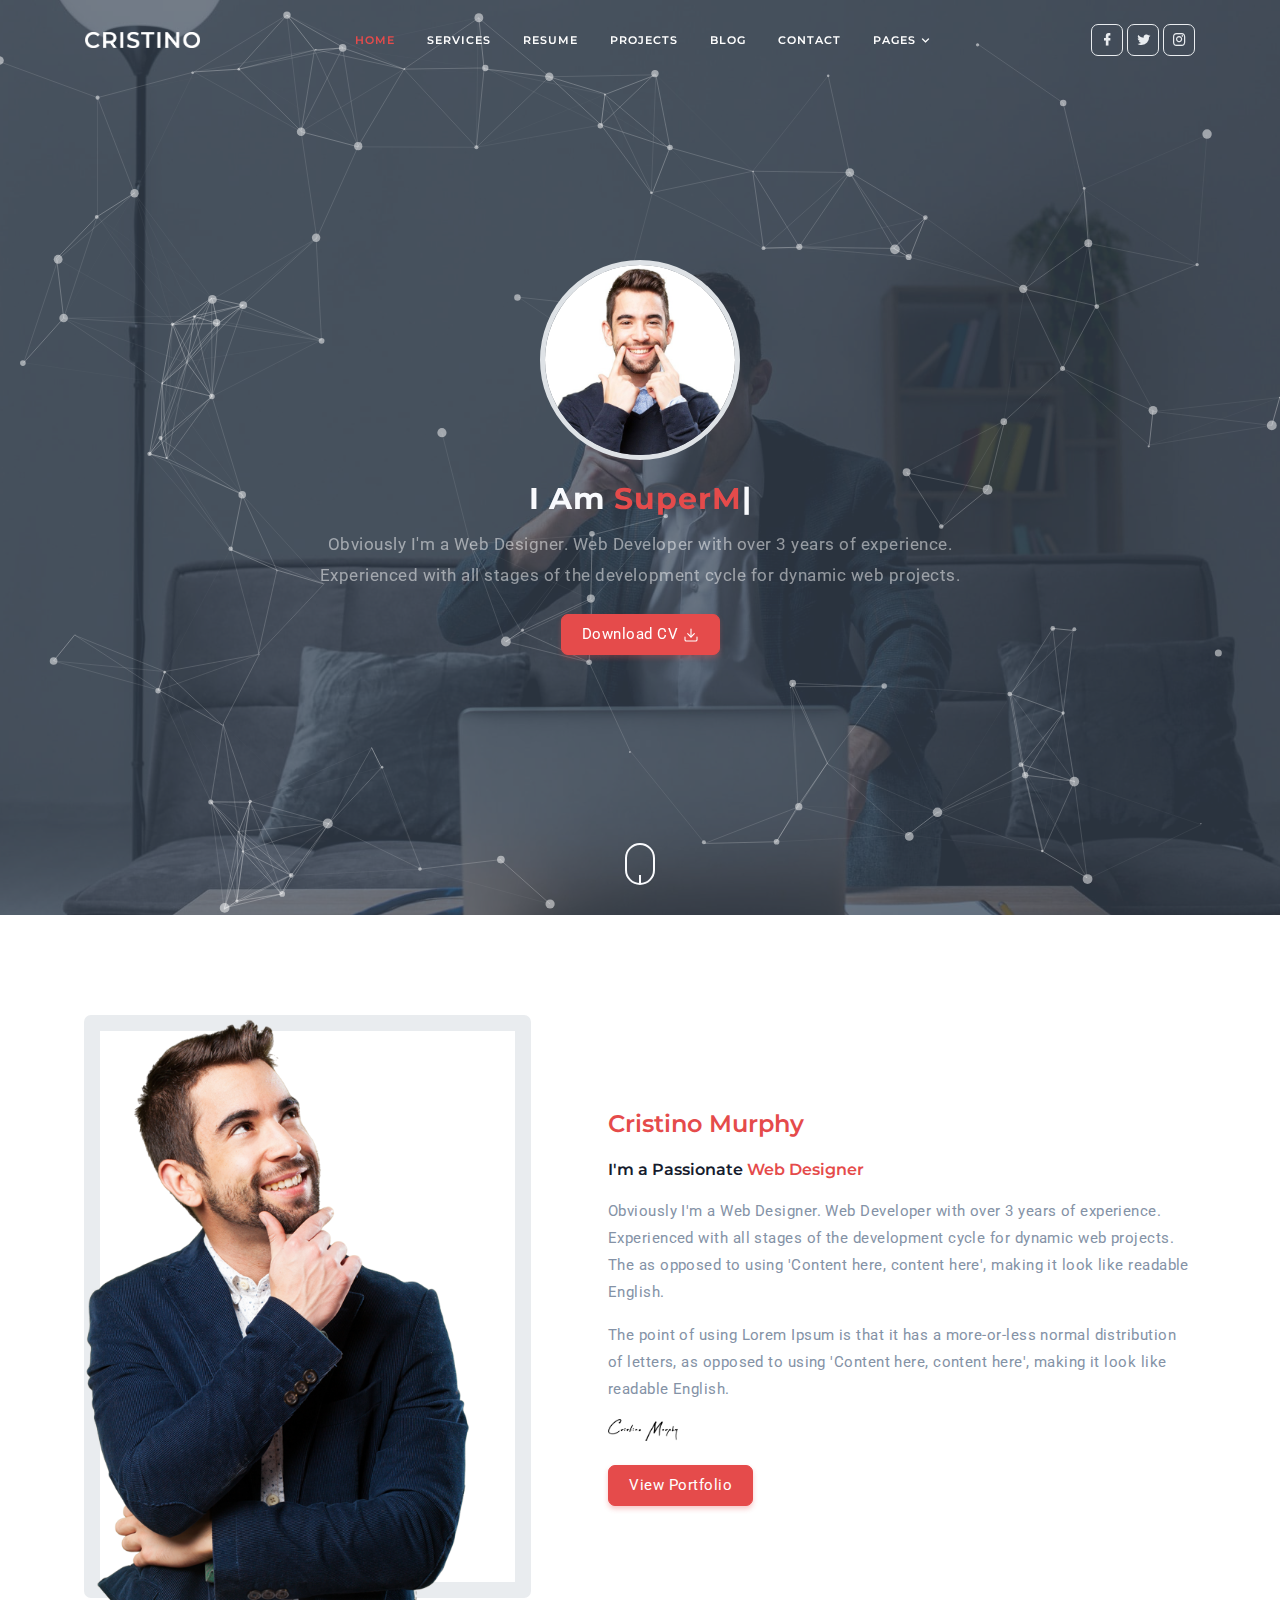
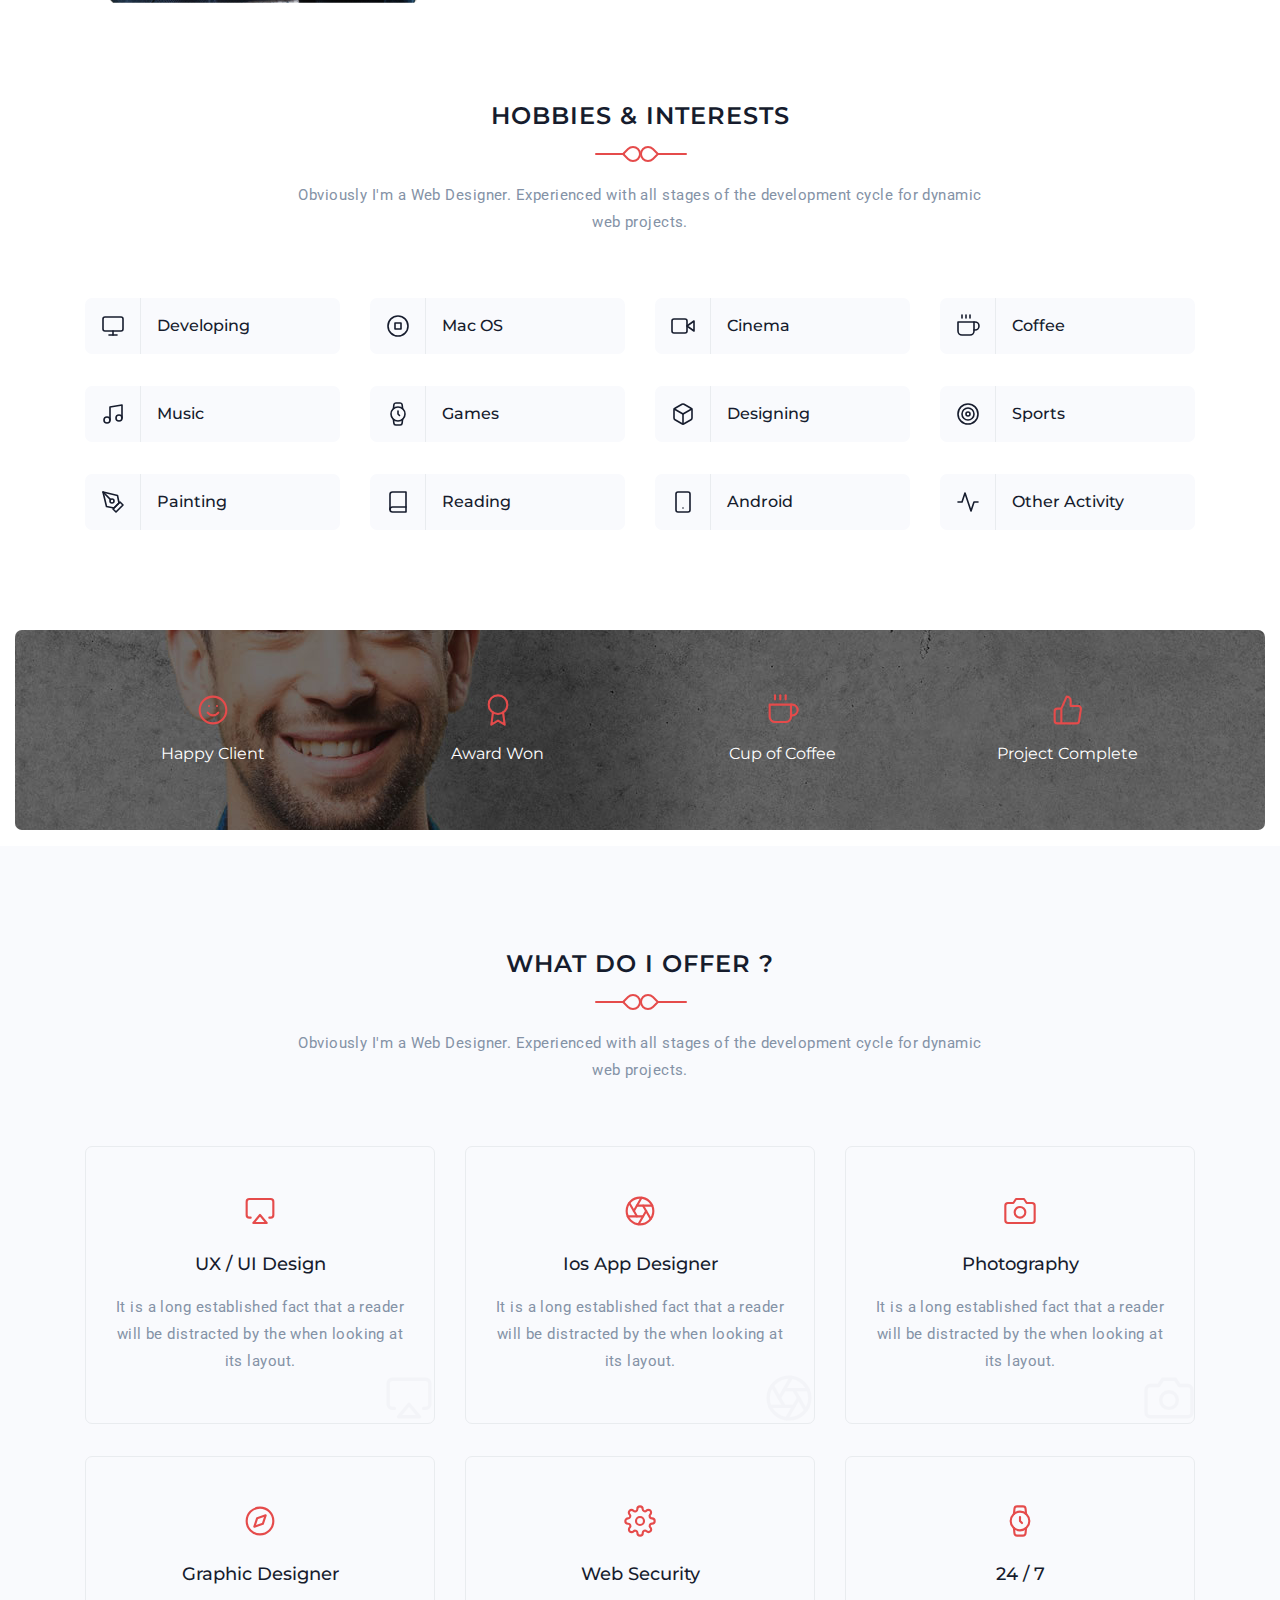
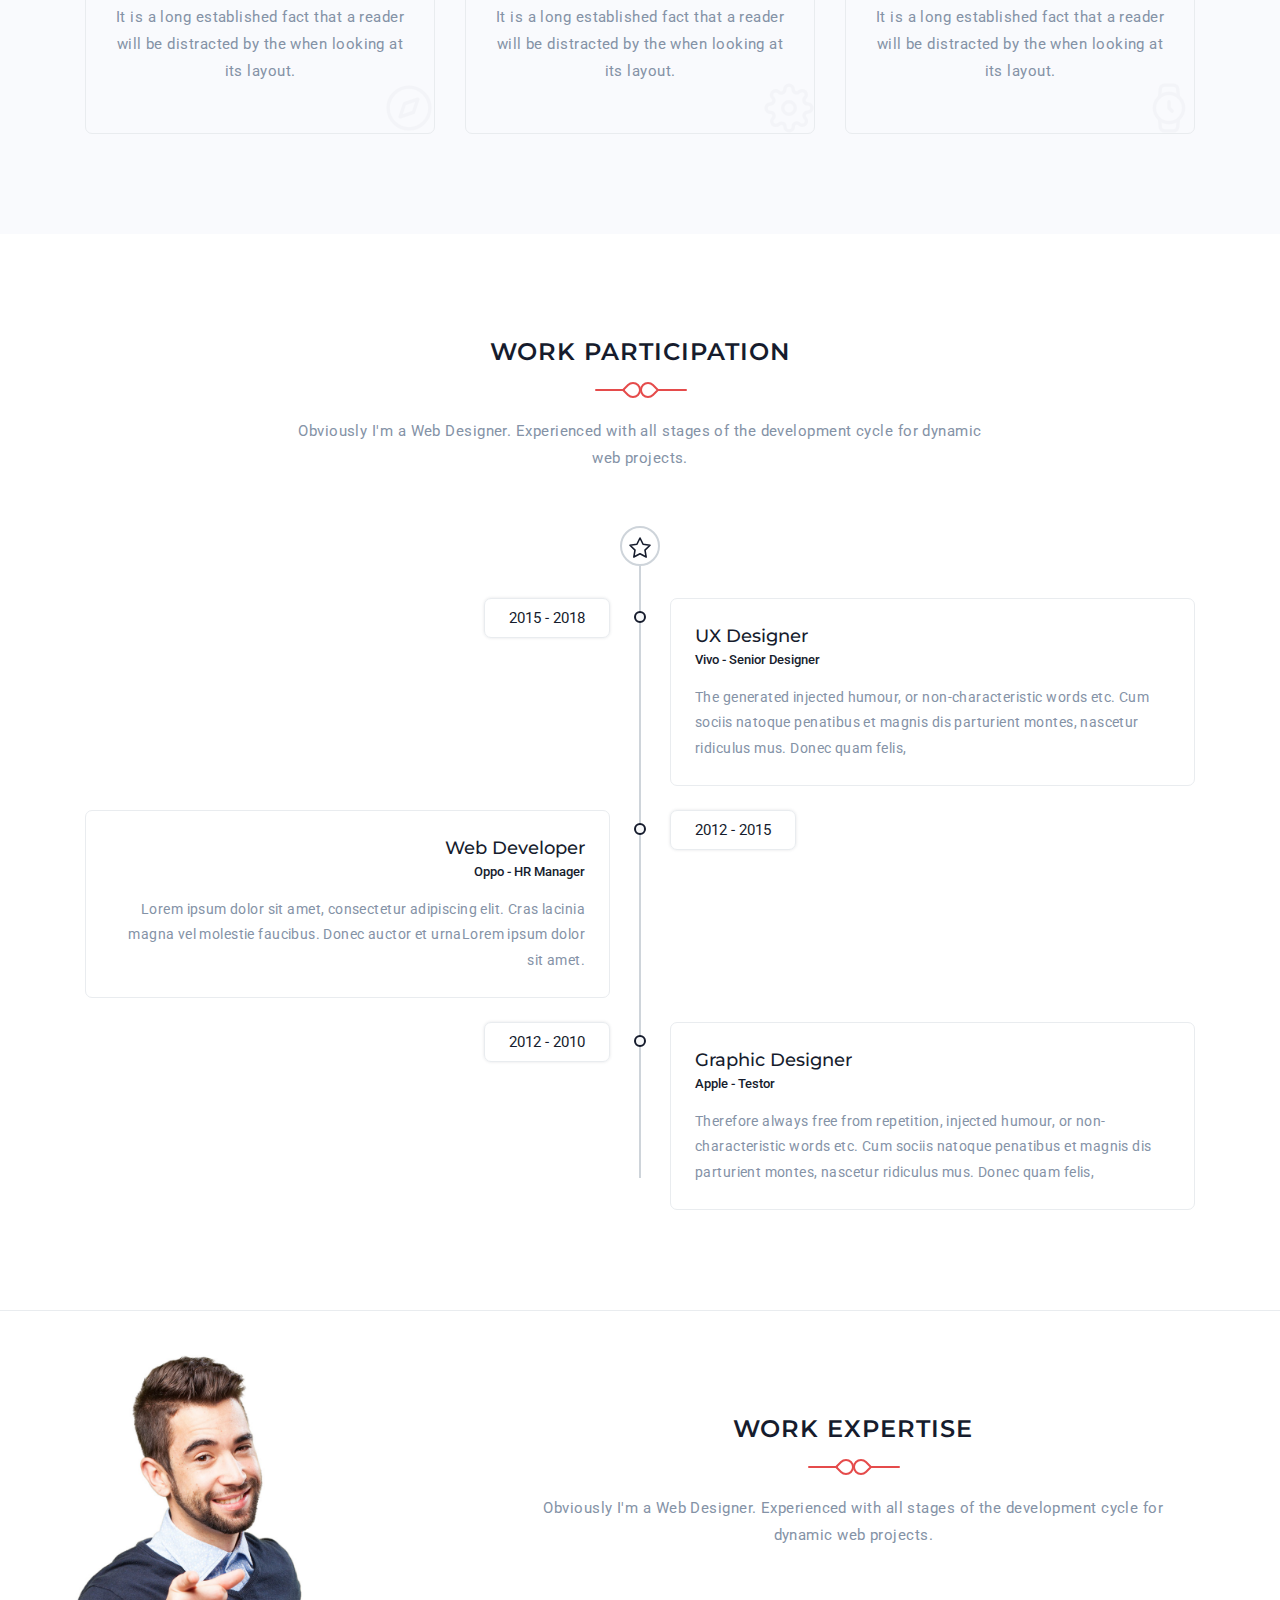
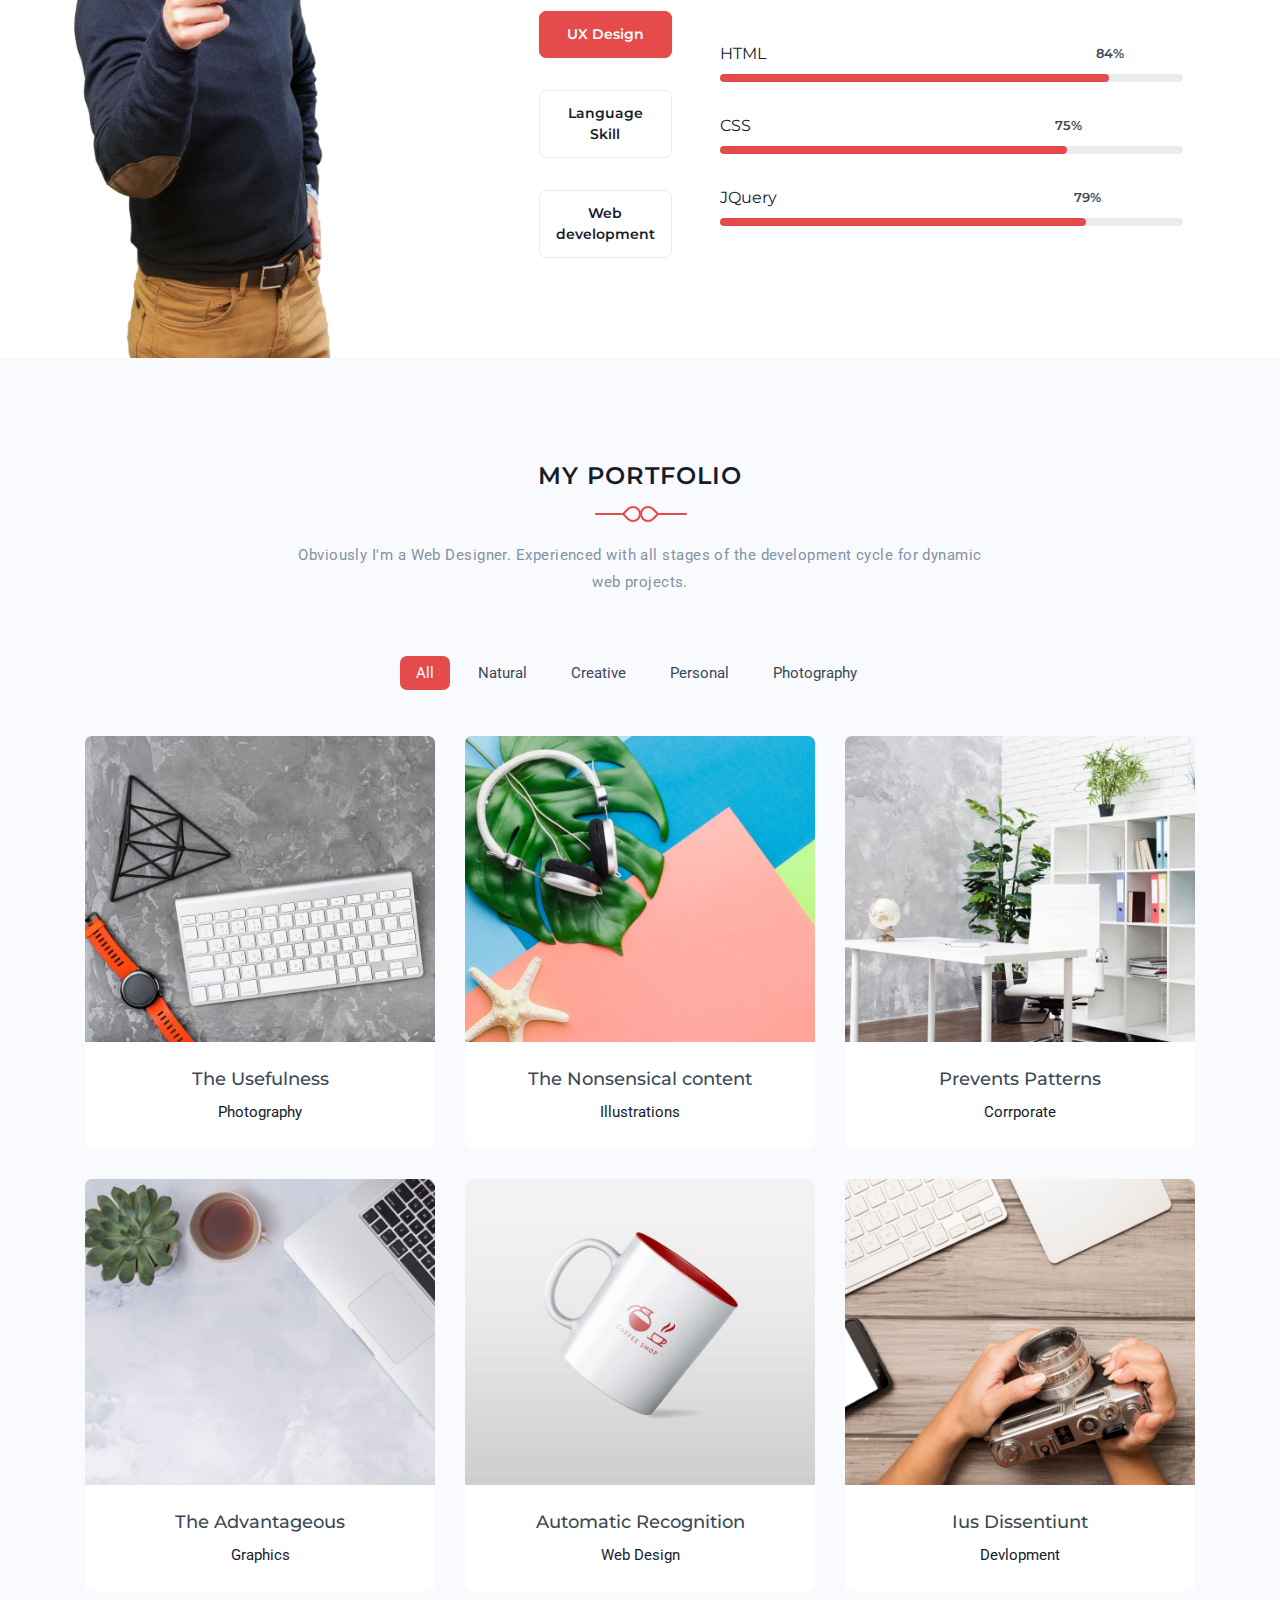
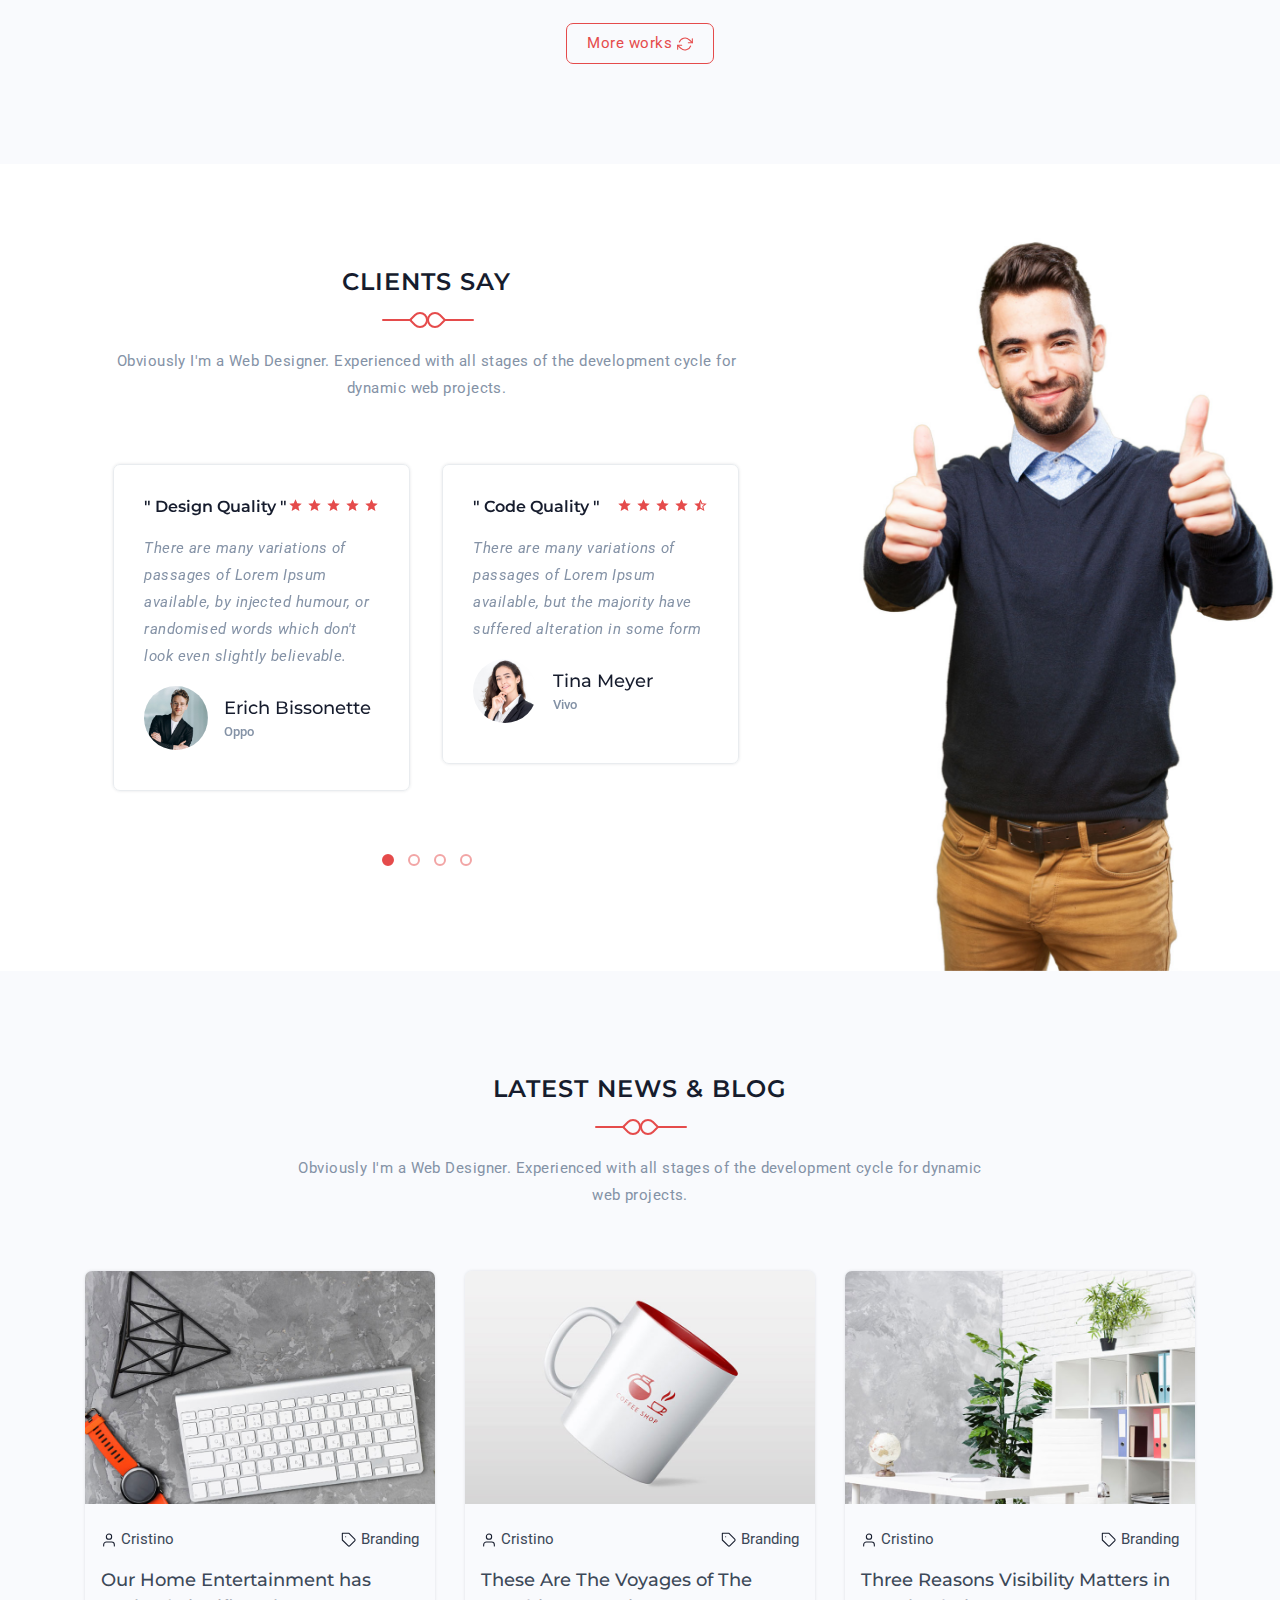
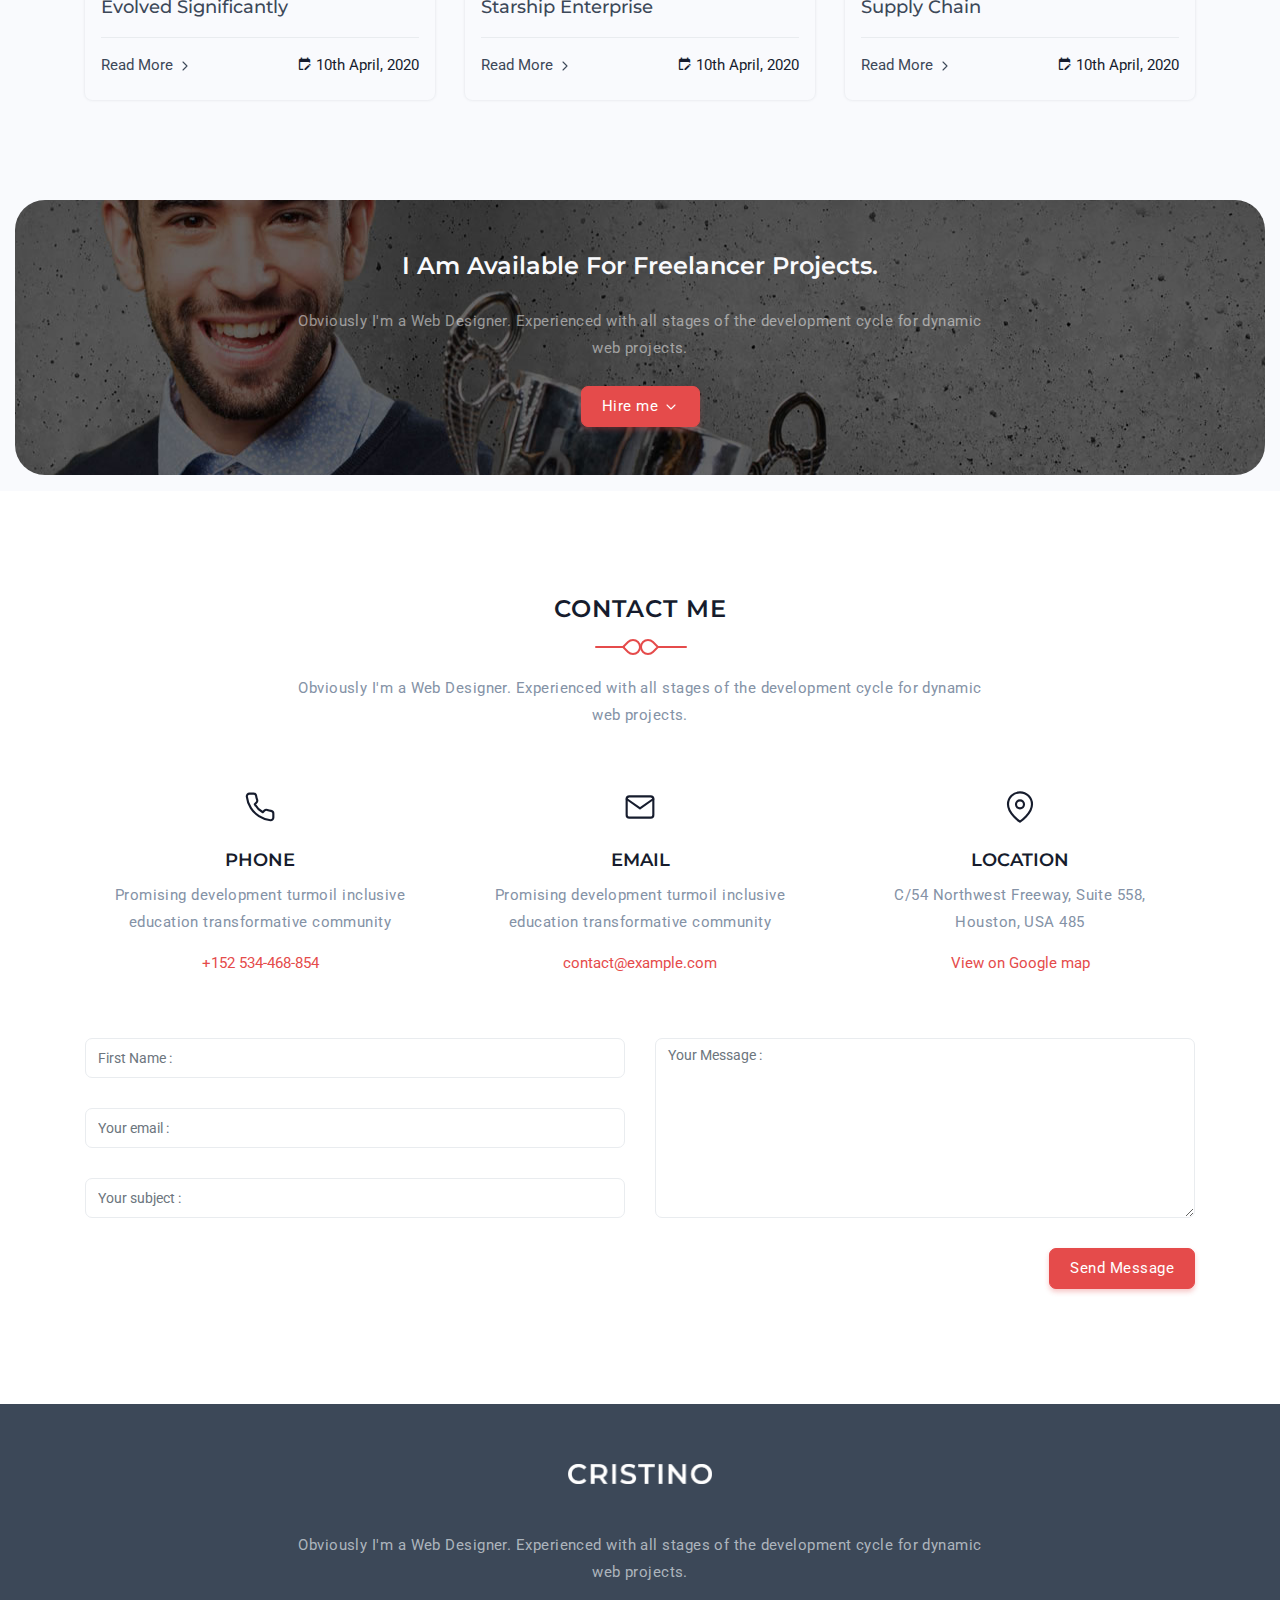
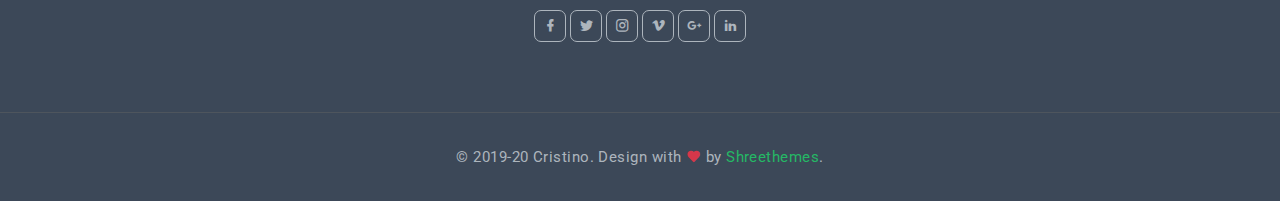
==== commit ef6c9c62: "fix owl" ====
--- a/src/index.html
+++ b/src/index.html
@@ -1,165 +1,2076 @@
 <html lang="en" data-livestyle-extension="available">
-  <head>
-    <meta charset="utf-8" />
-    <title>Cristino - Personal Portfolio Template</title>
-    <meta name="viewport" content="width=device-width, initial-scale=1.0" />
-    <meta
-      name="description"
-      content="Premium Bootstrap 4 Landing Page Template"
-    />
-    <meta
-      name="keywords"
-      content="bootstrap 4, premium, marketing, multipurpose"
-    />
-    <meta content="Shreethemes" name="author" />
-    <!-- favicon -->
-    <link rel="shortcut icon" href="images/favicon.ico" />
-    <!-- Bootstrap -->
-    <link href="css/bootstrap.min.css" rel="stylesheet" type="text/css" />
-    <!-- Magnific -->
-    <link href="css/magnific-popup.css" rel="stylesheet" type="text/css" />
-    <!-- Icon -->
-    <link
-      href="css/materialdesignicons.min.css"
-      rel="stylesheet"
-      type="text/css"
-    />
-
-    <!-- SLICK SLIDER -->
-    <link rel="stylesheet" href="css/owl.carousel.min.css" />
-    <link rel="stylesheet" href="css/owl.theme.css" />
-    <link rel="stylesheet" href="css/owl.transitions.css" />
-    <!-- Custom Css -->
-    <link href="css/style.css" rel="stylesheet" type="text/css" />
-    <link href="css/colors/default.css" rel="stylesheet" id="color-opt" />
-  </head>
-
-  <body style="overflow: visible;">
-    <!-- Loader -->
-    <div id="preloader" style="display: none;">
-      <div id="status" style="display: none;">
-        <div class="logo">
-          <img
-            src="images/logo.png"
-            height="20"
-            class="d-block mx-auto"
-            alt=""
-          />
-        </div>
-        <div class="spinner">
-          <div class="bounce1"></div>
-          <div class="bounce2"></div>
-          <div class="bounce3"></div>
-        </div>
+
+<head>
+  <meta charset="utf-8" />
+  <title>Cristino - Personal Portfolio Template</title>
+  <meta name="viewport" content="width=device-width, initial-scale=1.0" />
+  <meta name="description" content="Premium Bootstrap 4 Landing Page Template" />
+  <meta name="keywords" content="bootstrap 4, premium, marketing, multipurpose" />
+  <meta content="Shreethemes" name="author" />
+  <!-- favicon -->
+  <link rel="shortcut icon" href="images/favicon.ico" />
+  <!-- Bootstrap -->
+  <link href="css/bootstrap.min.css" rel="stylesheet" type="text/css" />
+  <!-- Magnific -->
+  <link href="css/magnific-popup.css" rel="stylesheet" type="text/css" />
+  <!-- Icon -->
+  <link href="css/materialdesignicons.min.css" rel="stylesheet" type="text/css" />
+
+  <!-- SLICK SLIDER -->
+  <link rel="stylesheet" href="css/owl.carousel.min.css" />
+  <link rel="stylesheet" href="css/owl.theme.css" />
+  <link rel="stylesheet" href="css/owl.transitions.css" />
+  <!-- Custom Css -->
+  <link href="css/style.css" rel="stylesheet" type="text/css" />
+  <link href="css/colors/default.css" rel="stylesheet" id="color-opt" />
+</head>
+
+<body style="overflow: visible;">
+  <!-- Loader -->
+  <div id="preloader" style="display: none;">
+    <div id="status" style="display: none;">
+      <div class="logo">
+        <img src="images/logo.png" height="20" class="d-block mx-auto" alt="" />
+      </div>
+      <div class="spinner">
+        <div class="bounce1"></div>
+        <div class="bounce2"></div>
+        <div class="bounce3"></div>
       </div>
     </div>
-    <!-- Loader -->
-
-    <!-- Navbar Start -->
-    <nav
-      class="navbar navbar-expand-lg fixed-top navbar-custom navbar-light sticky"
-    >
-      <div class="container">
-        <a class="navbar-brand" href="#">
-          <img src="images/logo.png" class="l-dark" height="16" alt="" />
-          <img src="images/logo-light.png" class="l-light" height="16" alt="" />
-        </a>
-        <button
-          class="navbar-toggler"
-          type="button"
-          data-toggle="collapse"
-          data-target="#navbarCollapse"
-          aria-controls="navbarCollapse"
-          aria-expanded="false"
-          aria-label="Toggle navigation"
-        >
-          <svg
-            xmlns="http://www.w3.org/2000/svg"
-            width="24"
-            height="24"
-            viewBox="0 0 24 24"
-            fill="none"
-            stroke="currentColor"
-            stroke-width="2"
-            stroke-linecap="round"
-            stroke-linejoin="round"
-            class="feather feather-menu fea icon-md"
-          >
-            <line x1="3" y1="12" x2="21" y2="12"></line>
-            <line x1="3" y1="6" x2="21" y2="6"></line>
-            <line x1="3" y1="18" x2="21" y2="18"></line>
-          </svg>
-        </button>
-        <!--end button-->
-
-        <div class="collapse navbar-collapse" id="navbarCollapse">
-          <ul class="navbar-nav mx-auto">
-            <li class="nav-item active">
-              <a class="nav-link" href="#home">Home</a>
+  </div>
+  <!-- Loader -->
+
+  <!-- Navbar Start -->
+  <nav class="navbar navbar-expand-lg fixed-top navbar-custom navbar-light sticky">
+    <div class="container">
+      <a class="navbar-brand" href="#">
+        <img src="images/logo.png" class="l-dark" height="16" alt="" />
+        <img src="images/logo-light.png" class="l-light" height="16" alt="" />
+      </a>
+      <button class="navbar-toggler" type="button" data-toggle="collapse" data-target="#navbarCollapse"
+        aria-controls="navbarCollapse" aria-expanded="false" aria-label="Toggle navigation">
+        <svg xmlns="http://www.w3.org/2000/svg" width="24" height="24" viewBox="0 0 24 24" fill="none"
+          stroke="currentColor" stroke-width="2" stroke-linecap="round" stroke-linejoin="round"
+          class="feather feather-menu fea icon-md">
+          <line x1="3" y1="12" x2="21" y2="12"></line>
+          <line x1="3" y1="6" x2="21" y2="6"></line>
+          <line x1="3" y1="18" x2="21" y2="18"></line>
+        </svg>
+      </button>
+      <!--end button-->
+
+      <div class="collapse navbar-collapse" id="navbarCollapse">
+        <ul class="navbar-nav mx-auto">
+          <li class="nav-item active">
+            <a class="nav-link" href="#home">Home</a>
+          </li>
+          <!--end nav item-->
+          <li class="nav-item">
+            <a class="nav-link" href="#services">Services</a>
+          </li>
+          <!--end nav item-->
+          <li class="nav-item">
+            <a class="nav-link" href="#resume">Resume</a>
+          </li>
+          <!--end nav item-->
+          <li class="nav-item">
+            <a class="nav-link" href="#projects">Projects</a>
+          </li>
+          <!--end nav item-->
+          <li class="nav-item">
+            <a class="nav-link" href="#news">Blog</a>
+          </li>
+          <!--end nav item-->
+          <li class="nav-item">
+            <a class="nav-link" href="#contact">Contact</a>
+          </li>
+          <!--end nav item-->
+          <li class="nav-item dropdown">
+            <a class="nav-link dropdown-toggle" href="javascript:void(0)" id="navbarDropdown" role="button"
+              data-toggle="dropdown" aria-haspopup="true" aria-expanded="false">Pages
+            </a>
+            <div class="dropdown-menu rounded m-0" aria-labelledby="navbarDropdown">
+              <div class="container ml-0 ml-md-0">
+                <div class="row">
+                  <div class="col-md-12">
+                    <a class="dropdown-item" href="page-blog.html">Blog</a>
+                    <a class="dropdown-item" href="page-blog-detail.html">Blog Detail</a>
+                    <a class="dropdown-item" href="page-portfolio.html">Portfolio</a>
+                    <a class="dropdown-item" href="page-portfolio-detail.html">Portfolio Detail</a>
+                  </div>
+                  <!--end col-->
+                </div>
+                <!--end row-->
+              </div>
+              <!--end container-->
+            </div>
+          </li>
+          <!--end nav item-->
+        </ul>
+
+        <ul class="list-unstyled mb-0 mt-2 mt-sm-0 social-icon light-social-icon">
+          <li class="list-inline-item">
+            <a href="javascript:void(0)"><i class="mdi mdi-facebook"></i></a>
+          </li>
+          <li class="list-inline-item">
+            <a href="javascript:void(0)"><i class="mdi mdi-twitter"></i></a>
+          </li>
+          <li class="list-inline-item">
+            <a href="javascript:void(0)"><i class="mdi mdi-instagram"></i></a>
+          </li>
+        </ul>
+      </div>
+    </div>
+    <!--end container-->
+  </nav>
+  <!--end navbar-->
+  <!-- Navbar End -->
+
+  <!-- HOME START-->
+  <section class="bg-home d-table w-100" style="background-image: url('images/home/02.jpg');" id="home">
+    <div class="bg-overlay"></div>
+    <div class="container position-relative" style="z-index: 1;">
+      <div class="row mt-5 mt-sm-0 justify-content-center">
+        <div class="col-lg-12 text-center">
+          <div class="title-heading">
+            <img src="images/home/hero.jpg" class="img-fluid rounded-circle" alt="" />
+            <h3 class="heading text-light mt-3">
+              I Am
+              <span class="element text-primary" data-elements="SuperMan"></span>
+              <span class="typed-cursor"></span>
+            </h3>
+            <p class="para-desc mx-auto text-white-50">
+              Obviously I'm a Web Designer. Web Developer with over 3 years of
+              experience. Experienced with all stages of the development cycle
+              for dynamic web projects.
+            </p>
+            <div class="mt-4">
+              <a href="javascript:void(0)" class="btn btn-primary rounded">Download CV
+                <svg xmlns="http://www.w3.org/2000/svg" width="24" height="24" viewBox="0 0 24 24" fill="none"
+                  stroke="currentColor" stroke-width="2" stroke-linecap="round" stroke-linejoin="round"
+                  class="feather feather-download fea icon-sm">
+                  <path d="M21 15v4a2 2 0 0 1-2 2H5a2 2 0 0 1-2-2v-4"></path>
+                  <polyline points="7 10 12 15 17 10"></polyline>
+                  <line x1="12" y1="15" x2="12" y2="3"></line>
+                </svg></a>
+            </div>
+          </div>
+        </div>
+        <!--end col-->
+      </div>
+      <!--end row-->
+    </div>
+    <!--end container-->
+    <a href="#about" data-scroll-nav="1" class="mouse-icon mouse-icon-white rounded-pill bg-transparent mouse-down">
+      <span class="wheel position-relative d-block mover"></span>
+    </a>
+    <canvas class="particles-js-canvas-el" width="1826" height="1141"
+      style="width: 100%; height: 100%; position: absolute; top: 0px;"></canvas>
+  </section>
+  <!--end section-->
+  <!-- HOME END-->
+
+  <!-- About Start -->
+  <section class="section pb-3" id="about">
+    <div class="container">
+      <div class="row align-items-center">
+        <div class="col-lg-5 col-md-5">
+          <div class="about-hero">
+            <img src="images/hero.png" class="img-fluid mx-auto d-block about-tween position-relative" alt=""
+              style="transform: matrix(1, 0, 0, 1, 1.45714, 4.8);" />
+          </div>
+        </div>
+        <!--end col-->
+
+        <div class="col-lg-7 col-md-7 mt-4 pt-2 mt-sm-0 pt-sm-0">
+          <div class="section-title mb-0 ml-lg-5 ml-md-3">
+            <h4 class="title text-primary mb-3">Cristino Murphy</h4>
+            <h6 class="designation mb-3">
+              I'm a Passionate <span class="text-primary">Web Designer</span>
+            </h6>
+            <p class="text-muted">
+              Obviously I'm a Web Designer. Web Developer with over 3 years of
+              experience. Experienced with all stages of the development cycle
+              for dynamic web projects. The as opposed to using 'Content here,
+              content here', making it look like readable English.
+            </p>
+            <p class="text-muted">
+              The point of using Lorem Ipsum is that it has a more-or-less
+              normal distribution of letters, as opposed to using 'Content
+              here, content here', making it look like readable English.
+            </p>
+            <img src="images/sign.png" height="22" alt="" />
+            <div class="mt-4">
+              <a href="#projects" class="btn btn-primary mouse-down">View Portfolio</a>
+            </div>
+          </div>
+        </div>
+        <!--end col-->
+      </div>
+      <!--end row-->
+    </div>
+    <!--end container-->
+
+    <div class="container mt-100 mt-60">
+      <div class="row justify-content-center">
+        <div class="col-12 text-center">
+          <div class="section-title">
+            <div class="titles">
+              <h4 class="title title-line text-uppercase mb-4 pb-4">
+                Hobbies &amp; Interests
+              </h4>
+              <span></span>
+            </div>
+            <p class="text-muted mx-auto para-desc mb-0">
+              Obviously I'm a Web Designer. Experienced with all stages of the
+              development cycle for dynamic web projects.
+            </p>
+          </div>
+        </div>
+        <!--end col-->
+      </div>
+      <!--end row-->
+
+      <div class="row">
+        <div class="col-lg-3 col-md-4 col-12 mt-4 pt-2">
+          <div class="interests-desc bg-light position-relative px-2 py-3 rounded">
+            <div class="hobbies d-flex align-items-center">
+              <div class="text-center rounded-pill mr-4">
+                <svg xmlns="http://www.w3.org/2000/svg" width="24" height="24" viewBox="0 0 24 24" fill="none"
+                  stroke="currentColor" stroke-width="2" stroke-linecap="round" stroke-linejoin="round"
+                  class="feather feather-monitor icon fea icon-md-sm">
+                  <rect x="2" y="3" width="20" height="14" rx="2" ry="2"></rect>
+                  <line x1="8" y1="21" x2="16" y2="21"></line>
+                  <line x1="12" y1="17" x2="12" y2="21"></line>
+                </svg>
+              </div>
+              <div class="content">
+                <h6 class="title mb-0">Developing</h6>
+              </div>
+            </div>
+          </div>
+        </div>
+        <!--end col-->
+
+        <div class="col-lg-3 col-md-4 col-12 mt-4 pt-2">
+          <div class="interests-desc bg-light position-relative px-2 py-3 rounded">
+            <div class="hobbies d-flex align-items-center">
+              <div class="text-center rounded-pill mr-4">
+                <svg xmlns="http://www.w3.org/2000/svg" width="24" height="24" viewBox="0 0 24 24" fill="none"
+                  stroke="currentColor" stroke-width="2" stroke-linecap="round" stroke-linejoin="round"
+                  class="feather feather-stop-circle icon fea icon-md-sm">
+                  <circle cx="12" cy="12" r="10"></circle>
+                  <rect x="9" y="9" width="6" height="6"></rect>
+                </svg>
+              </div>
+              <div class="content">
+                <h6 class="title mb-0">Mac OS</h6>
+              </div>
+            </div>
+          </div>
+        </div>
+        <!--end col-->
+
+        <div class="col-lg-3 col-md-4 col-12 mt-4 pt-2">
+          <div class="interests-desc bg-light position-relative px-2 py-3 rounded">
+            <div class="hobbies d-flex align-items-center">
+              <div class="text-center rounded-pill mr-4">
+                <svg xmlns="http://www.w3.org/2000/svg" width="24" height="24" viewBox="0 0 24 24" fill="none"
+                  stroke="currentColor" stroke-width="2" stroke-linecap="round" stroke-linejoin="round"
+                  class="feather feather-video icon fea icon-md-sm">
+                  <polygon points="23 7 16 12 23 17 23 7"></polygon>
+                  <rect x="1" y="5" width="15" height="14" rx="2" ry="2"></rect>
+                </svg>
+              </div>
+              <div class="content">
+                <h6 class="title mb-0">Cinema</h6>
+              </div>
+            </div>
+          </div>
+        </div>
+        <!--end col-->
+
+        <div class="col-lg-3 col-md-4 col-12 mt-4 pt-2">
+          <div class="interests-desc bg-light position-relative px-2 py-3 rounded">
+            <div class="hobbies d-flex align-items-center">
+              <div class="text-center rounded-pill mr-4">
+                <svg xmlns="http://www.w3.org/2000/svg" width="24" height="24" viewBox="0 0 24 24" fill="none"
+                  stroke="currentColor" stroke-width="2" stroke-linecap="round" stroke-linejoin="round"
+                  class="feather feather-coffee icon fea icon-md-sm">
+                  <path d="M18 8h1a4 4 0 0 1 0 8h-1"></path>
+                  <path d="M2 8h16v9a4 4 0 0 1-4 4H6a4 4 0 0 1-4-4V8z"></path>
+                  <line x1="6" y1="1" x2="6" y2="4"></line>
+                  <line x1="10" y1="1" x2="10" y2="4"></line>
+                  <line x1="14" y1="1" x2="14" y2="4"></line>
+                </svg>
+              </div>
+              <div class="content">
+                <h6 class="title mb-0">Coffee</h6>
+              </div>
+            </div>
+          </div>
+        </div>
+        <!--end col-->
+
+        <div class="col-lg-3 col-md-4 col-12 mt-4 pt-2">
+          <div class="interests-desc bg-light position-relative px-2 py-3 rounded">
+            <div class="hobbies d-flex align-items-center">
+              <div class="text-center rounded-pill mr-4">
+                <svg xmlns="http://www.w3.org/2000/svg" width="24" height="24" viewBox="0 0 24 24" fill="none"
+                  stroke="currentColor" stroke-width="2" stroke-linecap="round" stroke-linejoin="round"
+                  class="feather feather-music icon fea icon-md-sm">
+                  <path d="M9 18V5l12-2v13"></path>
+                  <circle cx="6" cy="18" r="3"></circle>
+                  <circle cx="18" cy="16" r="3"></circle>
+                </svg>
+              </div>
+              <div class="content">
+                <h6 class="title mb-0">Music</h6>
+              </div>
+            </div>
+          </div>
+        </div>
+        <!--end col-->
+
+        <div class="col-lg-3 col-md-4 col-12 mt-4 pt-2">
+          <div class="interests-desc bg-light position-relative px-2 py-3 rounded">
+            <div class="hobbies d-flex align-items-center">
+              <div class="text-center rounded-pill mr-4">
+                <svg xmlns="http://www.w3.org/2000/svg" width="24" height="24" viewBox="0 0 24 24" fill="none"
+                  stroke="currentColor" stroke-width="2" stroke-linecap="round" stroke-linejoin="round"
+                  class="feather feather-watch icon fea icon-md-sm">
+                  <circle cx="12" cy="12" r="7"></circle>
+                  <polyline points="12 9 12 12 13.5 13.5"></polyline>
+                  <path
+                    d="M16.51 17.35l-.35 3.83a2 2 0 0 1-2 1.82H9.83a2 2 0 0 1-2-1.82l-.35-3.83m.01-10.7l.35-3.83A2 2 0 0 1 9.83 1h4.35a2 2 0 0 1 2 1.82l.35 3.83">
+                  </path>
+                </svg>
+              </div>
+              <div class="content">
+                <h6 class="title mb-0">Games</h6>
+              </div>
+            </div>
+          </div>
+        </div>
+        <!--end col-->
+
+        <div class="col-lg-3 col-md-4 col-12 mt-4 pt-2">
+          <div class="interests-desc bg-light position-relative px-2 py-3 rounded">
+            <div class="hobbies d-flex align-items-center">
+              <div class="text-center rounded-pill mr-4">
+                <svg xmlns="http://www.w3.org/2000/svg" width="24" height="24" viewBox="0 0 24 24" fill="none"
+                  stroke="currentColor" stroke-width="2" stroke-linecap="round" stroke-linejoin="round"
+                  class="feather feather-box icon fea icon-md-sm">
+                  <path
+                    d="M21 16V8a2 2 0 0 0-1-1.73l-7-4a2 2 0 0 0-2 0l-7 4A2 2 0 0 0 3 8v8a2 2 0 0 0 1 1.73l7 4a2 2 0 0 0 2 0l7-4A2 2 0 0 0 21 16z">
+                  </path>
+                  <polyline points="3.27 6.96 12 12.01 20.73 6.96"></polyline>
+                  <line x1="12" y1="22.08" x2="12" y2="12"></line>
+                </svg>
+              </div>
+              <div class="content">
+                <h6 class="title mb-0">Designing</h6>
+              </div>
+            </div>
+          </div>
+        </div>
+        <!--end col-->
+
+        <div class="col-lg-3 col-md-4 col-12 mt-4 pt-2">
+          <div class="interests-desc bg-light position-relative px-2 py-3 rounded">
+            <div class="hobbies d-flex align-items-center">
+              <div class="text-center rounded-pill mr-4">
+                <svg xmlns="http://www.w3.org/2000/svg" width="24" height="24" viewBox="0 0 24 24" fill="none"
+                  stroke="currentColor" stroke-width="2" stroke-linecap="round" stroke-linejoin="round"
+                  class="feather feather-target icon fea icon-md-sm">
+                  <circle cx="12" cy="12" r="10"></circle>
+                  <circle cx="12" cy="12" r="6"></circle>
+                  <circle cx="12" cy="12" r="2"></circle>
+                </svg>
+              </div>
+              <div class="content">
+                <h6 class="title mb-0">Sports</h6>
+              </div>
+            </div>
+          </div>
+        </div>
+        <!--end col-->
+
+        <div class="col-lg-3 col-md-4 col-12 mt-4 pt-2">
+          <div class="interests-desc bg-light position-relative px-2 py-3 rounded">
+            <div class="hobbies d-flex align-items-center">
+              <div class="text-center rounded-pill mr-4">
+                <svg xmlns="http://www.w3.org/2000/svg" width="24" height="24" viewBox="0 0 24 24" fill="none"
+                  stroke="currentColor" stroke-width="2" stroke-linecap="round" stroke-linejoin="round"
+                  class="feather feather-pen-tool icon fea icon-md-sm">
+                  <path d="M12 19l7-7 3 3-7 7-3-3z"></path>
+                  <path d="M18 13l-1.5-7.5L2 2l3.5 14.5L13 18l5-5z"></path>
+                  <path d="M2 2l7.586 7.586"></path>
+                  <circle cx="11" cy="11" r="2"></circle>
+                </svg>
+              </div>
+              <div class="content">
+                <h6 class="title mb-0">Painting</h6>
+              </div>
+            </div>
+          </div>
+        </div>
+        <!--end col-->
+
+        <div class="col-lg-3 col-md-4 col-12 mt-4 pt-2">
+          <div class="interests-desc bg-light position-relative px-2 py-3 rounded">
+            <div class="hobbies d-flex align-items-center">
+              <div class="text-center rounded-pill mr-4">
+                <svg xmlns="http://www.w3.org/2000/svg" width="24" height="24" viewBox="0 0 24 24" fill="none"
+                  stroke="currentColor" stroke-width="2" stroke-linecap="round" stroke-linejoin="round"
+                  class="feather feather-book icon fea icon-md-sm">
+                  <path d="M4 19.5A2.5 2.5 0 0 1 6.5 17H20"></path>
+                  <path d="M6.5 2H20v20H6.5A2.5 2.5 0 0 1 4 19.5v-15A2.5 2.5 0 0 1 6.5 2z"></path>
+                </svg>
+              </div>
+              <div class="content">
+                <h6 class="title mb-0">Reading</h6>
+              </div>
+            </div>
+          </div>
+        </div>
+        <!--end col-->
+
+        <div class="col-lg-3 col-md-4 col-12 mt-4 pt-2">
+          <div class="interests-desc bg-light position-relative px-2 py-3 rounded">
+            <div class="hobbies d-flex align-items-center">
+              <div class="text-center rounded-pill mr-4">
+                <svg xmlns="http://www.w3.org/2000/svg" width="24" height="24" viewBox="0 0 24 24" fill="none"
+                  stroke="currentColor" stroke-width="2" stroke-linecap="round" stroke-linejoin="round"
+                  class="feather feather-smartphone icon fea icon-md-sm">
+                  <rect x="5" y="2" width="14" height="20" rx="2" ry="2"></rect>
+                  <line x1="12" y1="18" x2="12.01" y2="18"></line>
+                </svg>
+              </div>
+              <div class="content">
+                <h6 class="title mb-0">Android</h6>
+              </div>
+            </div>
+          </div>
+        </div>
+        <!--end col-->
+
+        <div class="col-lg-3 col-md-4 col-12 mt-4 pt-2">
+          <div class="interests-desc bg-light position-relative px-2 py-3 rounded">
+            <div class="hobbies d-flex align-items-center">
+              <div class="text-center rounded-pill mr-4">
+                <svg xmlns="http://www.w3.org/2000/svg" width="24" height="24" viewBox="0 0 24 24" fill="none"
+                  stroke="currentColor" stroke-width="2" stroke-linecap="round" stroke-linejoin="round"
+                  class="feather feather-activity icon fea icon-md-sm">
+                  <polyline points="22 12 18 12 15 21 9 3 6 12 2 12"></polyline>
+                </svg>
+              </div>
+              <div class="content">
+                <h6 class="title mb-0">Other Activity</h6>
+              </div>
+            </div>
+          </div>
+        </div>
+        <!--end col-->
+      </div>
+    </div>
+    <!--end container-->
+
+    <div class="container-fluid mt-100 mt-60">
+      <div class="rounded py-md-5 py-4" style="background: url('images/bg-counter.jpg') center center;">
+        <div class="container">
+          <div class="row" id="counter">
+            <div class="col-lg-3 col-6">
+              <div class="counter-box rounded py-3 text-center">
+                <div class="counter-icon">
+                  <svg xmlns="http://www.w3.org/2000/svg" width="24" height="24" viewBox="0 0 24 24" fill="none"
+                    stroke="currentColor" stroke-width="2" stroke-linecap="round" stroke-linejoin="round"
+                    class="feather feather-smile fea icon-md text-primary">
+                    <circle cx="12" cy="12" r="10"></circle>
+                    <path d="M8 14s1.5 2 4 2 4-2 4-2"></path>
+                    <line x1="9" y1="9" x2="9.01" y2="9"></line>
+                    <line x1="15" y1="9" x2="15.01" y2="9"></line>
+                  </svg>
+                </div>
+                <h3 class="counter-value mt-3 text-white" data-count="1251"></h3>
+                <h6 class="counter-head font-weight-normal mb-0 text-white">
+                  Happy Client
+                </h6>
+              </div>
+              <!--end counter box-->
+            </div>
+            <!--end col-->
+
+            <div class="col-lg-3 col-6">
+              <div class="counter-box rounded py-3 text-center">
+                <div class="counter-icon">
+                  <svg xmlns="http://www.w3.org/2000/svg" width="24" height="24" viewBox="0 0 24 24" fill="none"
+                    stroke="currentColor" stroke-width="2" stroke-linecap="round" stroke-linejoin="round"
+                    class="feather feather-award fea icon-md text-primary">
+                    <circle cx="12" cy="8" r="7"></circle>
+                    <polyline points="8.21 13.89 7 23 12 20 17 23 15.79 13.88"></polyline>
+                  </svg>
+                </div>
+                <h3 class="counter-value mt-3 text-white" data-count="15"></h3>
+                <h6 class="counter-head font-weight-normal mb-0 text-white">
+                  Award Won
+                </h6>
+              </div>
+              <!--end counter box-->
+            </div>
+            <!--end col-->
+
+            <div class="col-lg-3 col-6">
+              <div class="counter-box rounded py-3 text-center">
+                <div class="counter-icon">
+                  <svg xmlns="http://www.w3.org/2000/svg" width="24" height="24" viewBox="0 0 24 24" fill="none"
+                    stroke="currentColor" stroke-width="2" stroke-linecap="round" stroke-linejoin="round"
+                    class="feather feather-coffee fea icon-md text-primary">
+                    <path d="M18 8h1a4 4 0 0 1 0 8h-1"></path>
+                    <path d="M2 8h16v9a4 4 0 0 1-4 4H6a4 4 0 0 1-4-4V8z"></path>
+                    <line x1="6" y1="1" x2="6" y2="4"></line>
+                    <line x1="10" y1="1" x2="10" y2="4"></line>
+                    <line x1="14" y1="1" x2="14" y2="4"></line>
+                  </svg>
+                </div>
+                <h3 class="counter-value mt-3 text-white" data-count="3261"></h3>
+                <h6 class="counter-head font-weight-normal mb-0 text-white">
+                  Cup of Coffee
+                </h6>
+              </div>
+              <!--end counter box-->
+            </div>
+            <!--end col-->
+
+            <div class="col-lg-3 col-6">
+              <div class="counter-box rounded py-3 text-center">
+                <div class="counter-icon">
+                  <svg xmlns="http://www.w3.org/2000/svg" width="24" height="24" viewBox="0 0 24 24" fill="none"
+                    stroke="currentColor" stroke-width="2" stroke-linecap="round" stroke-linejoin="round"
+                    class="feather feather-thumbs-up fea icon-md text-primary">
+                    <path
+                      d="M14 9V5a3 3 0 0 0-3-3l-4 9v11h11.28a2 2 0 0 0 2-1.7l1.38-9a2 2 0 0 0-2-2.3zM7 22H4a2 2 0 0 1-2-2v-7a2 2 0 0 1 2-2h3">
+                    </path>
+                  </svg>
+                </div>
+                <h3 class="counter-value mt-3 text-white" data-count="36"></h3>
+                <h6 class="counter-head font-weight-normal mb-0 text-white">
+                  Project Complete
+                </h6>
+              </div>
+              <!--end counter box-->
+            </div>
+            <!--end col-->
+          </div>
+          <!--end row-->
+        </div>
+        <!--end container-->
+      </div>
+      <!--end div-->
+    </div>
+    <!--end container fluid-->
+  </section>
+  <!-- About end -->
+
+  <!-- Services Start -->
+  <section class="section bg-light" id="services">
+    <div class="container">
+      <div class="row justify-content-center">
+        <div class="col-12 text-center">
+          <div class="section-title">
+            <div class="titles">
+              <h4 class="title title-line text-uppercase mb-4 pb-4">
+                What Do I Offer ?
+              </h4>
+              <span></span>
+            </div>
+            <p class="text-muted mx-auto para-desc mb-0">
+              Obviously I'm a Web Designer. Experienced with all stages of the
+              development cycle for dynamic web projects.
+            </p>
+          </div>
+        </div>
+        <!--end col-->
+      </div>
+      <!--end row-->
+
+      <div class="row">
+        <div class="col-lg-4 col-md-6 col-12 mt-4 pt-2">
+          <div class="service-wrapper rounded position-relative text-center border border-footer p-4 pt-5 pb-5">
+            <div class="icon text-primary">
+              <svg xmlns="http://www.w3.org/2000/svg" width="24" height="24" viewBox="0 0 24 24" fill="none"
+                stroke="currentColor" stroke-width="2" stroke-linecap="round" stroke-linejoin="round"
+                class="feather feather-airplay fea icon-md">
+                <path d="M5 17H4a2 2 0 0 1-2-2V5a2 2 0 0 1 2-2h16a2 2 0 0 1 2 2v10a2 2 0 0 1-2 2h-1"></path>
+                <polygon points="12 15 17 21 7 21 12 15"></polygon>
+              </svg>
+            </div>
+            <div class="content mt-4">
+              <h5 class="title">UX / UI Design</h5>
+              <p class="text-muted mt-3 mb-0">
+                It is a long established fact that a reader will be distracted
+                by the when looking at its layout.
+              </p>
+            </div>
+            <div class="big-icon">
+              <svg xmlns="http://www.w3.org/2000/svg" width="24" height="24" viewBox="0 0 24 24" fill="none"
+                stroke="currentColor" stroke-width="2" stroke-linecap="round" stroke-linejoin="round"
+                class="feather feather-airplay fea icons">
+                <path d="M5 17H4a2 2 0 0 1-2-2V5a2 2 0 0 1 2-2h16a2 2 0 0 1 2 2v10a2 2 0 0 1-2 2h-1"></path>
+                <polygon points="12 15 17 21 7 21 12 15"></polygon>
+              </svg>
+            </div>
+          </div>
+        </div>
+        <!--end col-->
+
+        <div class="col-lg-4 col-md-6 col-12 mt-4 pt-2">
+          <div class="service-wrapper rounded position-relative text-center border border-footer p-4 pt-5 pb-5">
+            <div class="icon text-primary">
+              <svg xmlns="http://www.w3.org/2000/svg" width="24" height="24" viewBox="0 0 24 24" fill="none"
+                stroke="currentColor" stroke-width="2" stroke-linecap="round" stroke-linejoin="round"
+                class="feather feather-aperture fea icon-md">
+                <circle cx="12" cy="12" r="10"></circle>
+                <line x1="14.31" y1="8" x2="20.05" y2="17.94"></line>
+                <line x1="9.69" y1="8" x2="21.17" y2="8"></line>
+                <line x1="7.38" y1="12" x2="13.12" y2="2.06"></line>
+                <line x1="9.69" y1="16" x2="3.95" y2="6.06"></line>
+                <line x1="14.31" y1="16" x2="2.83" y2="16"></line>
+                <line x1="16.62" y1="12" x2="10.88" y2="21.94"></line>
+              </svg>
+            </div>
+            <div class="content mt-4">
+              <h5 class="title">Ios App Designer</h5>
+              <p class="text-muted mt-3 mb-0">
+                It is a long established fact that a reader will be distracted
+                by the when looking at its layout.
+              </p>
+            </div>
+            <div class="big-icon">
+              <svg xmlns="http://www.w3.org/2000/svg" width="24" height="24" viewBox="0 0 24 24" fill="none"
+                stroke="currentColor" stroke-width="2" stroke-linecap="round" stroke-linejoin="round"
+                class="feather feather-aperture fea icons">
+                <circle cx="12" cy="12" r="10"></circle>
+                <line x1="14.31" y1="8" x2="20.05" y2="17.94"></line>
+                <line x1="9.69" y1="8" x2="21.17" y2="8"></line>
+                <line x1="7.38" y1="12" x2="13.12" y2="2.06"></line>
+                <line x1="9.69" y1="16" x2="3.95" y2="6.06"></line>
+                <line x1="14.31" y1="16" x2="2.83" y2="16"></line>
+                <line x1="16.62" y1="12" x2="10.88" y2="21.94"></line>
+              </svg>
+            </div>
+          </div>
+        </div>
+        <!--end col-->
+
+        <div class="col-lg-4 col-md-6 col-12 mt-4 pt-2">
+          <div class="service-wrapper rounded position-relative text-center border border-footer p-4 pt-5 pb-5">
+            <div class="icon text-primary">
+              <svg xmlns="http://www.w3.org/2000/svg" width="24" height="24" viewBox="0 0 24 24" fill="none"
+                stroke="currentColor" stroke-width="2" stroke-linecap="round" stroke-linejoin="round"
+                class="feather feather-camera fea icon-md">
+                <path d="M23 19a2 2 0 0 1-2 2H3a2 2 0 0 1-2-2V8a2 2 0 0 1 2-2h4l2-3h6l2 3h4a2 2 0 0 1 2 2z"></path>
+                <circle cx="12" cy="13" r="4"></circle>
+              </svg>
+            </div>
+            <div class="content mt-4">
+              <h5 class="title">Photography</h5>
+              <p class="text-muted mt-3 mb-0">
+                It is a long established fact that a reader will be distracted
+                by the when looking at its layout.
+              </p>
+            </div>
+            <div class="big-icon">
+              <svg xmlns="http://www.w3.org/2000/svg" width="24" height="24" viewBox="0 0 24 24" fill="none"
+                stroke="currentColor" stroke-width="2" stroke-linecap="round" stroke-linejoin="round"
+                class="feather feather-camera fea icons">
+                <path d="M23 19a2 2 0 0 1-2 2H3a2 2 0 0 1-2-2V8a2 2 0 0 1 2-2h4l2-3h6l2 3h4a2 2 0 0 1 2 2z"></path>
+                <circle cx="12" cy="13" r="4"></circle>
+              </svg>
+            </div>
+          </div>
+        </div>
+        <!--end col-->
+
+        <div class="col-lg-4 col-md-6 col-12 mt-4 pt-2">
+          <div class="service-wrapper rounded position-relative text-center border border-footer p-4 pt-5 pb-5">
+            <div class="icon text-primary">
+              <svg xmlns="http://www.w3.org/2000/svg" width="24" height="24" viewBox="0 0 24 24" fill="none"
+                stroke="currentColor" stroke-width="2" stroke-linecap="round" stroke-linejoin="round"
+                class="feather feather-compass fea icon-md">
+                <circle cx="12" cy="12" r="10"></circle>
+                <polygon points="16.24 7.76 14.12 14.12 7.76 16.24 9.88 9.88 16.24 7.76"></polygon>
+              </svg>
+            </div>
+            <div class="content mt-4">
+              <h5 class="title">Graphic Designer</h5>
+              <p class="text-muted mt-3 mb-0">
+                It is a long established fact that a reader will be distracted
+                by the when looking at its layout.
+              </p>
+            </div>
+            <div class="big-icon">
+              <svg xmlns="http://www.w3.org/2000/svg" width="24" height="24" viewBox="0 0 24 24" fill="none"
+                stroke="currentColor" stroke-width="2" stroke-linecap="round" stroke-linejoin="round"
+                class="feather feather-compass fea icons">
+                <circle cx="12" cy="12" r="10"></circle>
+                <polygon points="16.24 7.76 14.12 14.12 7.76 16.24 9.88 9.88 16.24 7.76"></polygon>
+              </svg>
+            </div>
+          </div>
+        </div>
+        <!--end col-->
+
+        <div class="col-lg-4 col-md-6 col-12 mt-4 pt-2">
+          <div class="service-wrapper rounded position-relative text-center border border-footer p-4 pt-5 pb-5">
+            <div class="icon text-primary">
+              <svg xmlns="http://www.w3.org/2000/svg" width="24" height="24" viewBox="0 0 24 24" fill="none"
+                stroke="currentColor" stroke-width="2" stroke-linecap="round" stroke-linejoin="round"
+                class="feather feather-settings fea icon-md">
+                <circle cx="12" cy="12" r="3"></circle>
+                <path
+                  d="M19.4 15a1.65 1.65 0 0 0 .33 1.82l.06.06a2 2 0 0 1 0 2.83 2 2 0 0 1-2.83 0l-.06-.06a1.65 1.65 0 0 0-1.82-.33 1.65 1.65 0 0 0-1 1.51V21a2 2 0 0 1-2 2 2 2 0 0 1-2-2v-.09A1.65 1.65 0 0 0 9 19.4a1.65 1.65 0 0 0-1.82.33l-.06.06a2 2 0 0 1-2.83 0 2 2 0 0 1 0-2.83l.06-.06a1.65 1.65 0 0 0 .33-1.82 1.65 1.65 0 0 0-1.51-1H3a2 2 0 0 1-2-2 2 2 0 0 1 2-2h.09A1.65 1.65 0 0 0 4.6 9a1.65 1.65 0 0 0-.33-1.82l-.06-.06a2 2 0 0 1 0-2.83 2 2 0 0 1 2.83 0l.06.06a1.65 1.65 0 0 0 1.82.33H9a1.65 1.65 0 0 0 1-1.51V3a2 2 0 0 1 2-2 2 2 0 0 1 2 2v.09a1.65 1.65 0 0 0 1 1.51 1.65 1.65 0 0 0 1.82-.33l.06-.06a2 2 0 0 1 2.83 0 2 2 0 0 1 0 2.83l-.06.06a1.65 1.65 0 0 0-.33 1.82V9a1.65 1.65 0 0 0 1.51 1H21a2 2 0 0 1 2 2 2 2 0 0 1-2 2h-.09a1.65 1.65 0 0 0-1.51 1z">
+                </path>
+              </svg>
+            </div>
+            <div class="content mt-4">
+              <h5 class="title">Web Security</h5>
+              <p class="text-muted mt-3 mb-0">
+                It is a long established fact that a reader will be distracted
+                by the when looking at its layout.
+              </p>
+            </div>
+            <div class="big-icon">
+              <svg xmlns="http://www.w3.org/2000/svg" width="24" height="24" viewBox="0 0 24 24" fill="none"
+                stroke="currentColor" stroke-width="2" stroke-linecap="round" stroke-linejoin="round"
+                class="feather feather-settings fea icons">
+                <circle cx="12" cy="12" r="3"></circle>
+                <path
+                  d="M19.4 15a1.65 1.65 0 0 0 .33 1.82l.06.06a2 2 0 0 1 0 2.83 2 2 0 0 1-2.83 0l-.06-.06a1.65 1.65 0 0 0-1.82-.33 1.65 1.65 0 0 0-1 1.51V21a2 2 0 0 1-2 2 2 2 0 0 1-2-2v-.09A1.65 1.65 0 0 0 9 19.4a1.65 1.65 0 0 0-1.82.33l-.06.06a2 2 0 0 1-2.83 0 2 2 0 0 1 0-2.83l.06-.06a1.65 1.65 0 0 0 .33-1.82 1.65 1.65 0 0 0-1.51-1H3a2 2 0 0 1-2-2 2 2 0 0 1 2-2h.09A1.65 1.65 0 0 0 4.6 9a1.65 1.65 0 0 0-.33-1.82l-.06-.06a2 2 0 0 1 0-2.83 2 2 0 0 1 2.83 0l.06.06a1.65 1.65 0 0 0 1.82.33H9a1.65 1.65 0 0 0 1-1.51V3a2 2 0 0 1 2-2 2 2 0 0 1 2 2v.09a1.65 1.65 0 0 0 1 1.51 1.65 1.65 0 0 0 1.82-.33l.06-.06a2 2 0 0 1 2.83 0 2 2 0 0 1 0 2.83l-.06.06a1.65 1.65 0 0 0-.33 1.82V9a1.65 1.65 0 0 0 1.51 1H21a2 2 0 0 1 2 2 2 2 0 0 1-2 2h-.09a1.65 1.65 0 0 0-1.51 1z">
+                </path>
+              </svg>
+            </div>
+          </div>
+        </div>
+        <!--end col-->
+
+        <div class="col-lg-4 col-md-6 col-12 mt-4 pt-2">
+          <div class="service-wrapper rounded position-relative text-center border border-footer p-4 pt-5 pb-5">
+            <div class="icon text-primary">
+              <svg xmlns="http://www.w3.org/2000/svg" width="24" height="24" viewBox="0 0 24 24" fill="none"
+                stroke="currentColor" stroke-width="2" stroke-linecap="round" stroke-linejoin="round"
+                class="feather feather-watch fea icon-md">
+                <circle cx="12" cy="12" r="7"></circle>
+                <polyline points="12 9 12 12 13.5 13.5"></polyline>
+                <path
+                  d="M16.51 17.35l-.35 3.83a2 2 0 0 1-2 1.82H9.83a2 2 0 0 1-2-1.82l-.35-3.83m.01-10.7l.35-3.83A2 2 0 0 1 9.83 1h4.35a2 2 0 0 1 2 1.82l.35 3.83">
+                </path>
+              </svg>
+            </div>
+            <div class="content mt-4">
+              <h5 class="title">24 / 7</h5>
+              <p class="text-muted mt-3 mb-0">
+                It is a long established fact that a reader will be distracted
+                by the when looking at its layout.
+              </p>
+            </div>
+            <div class="big-icon">
+              <svg xmlns="http://www.w3.org/2000/svg" width="24" height="24" viewBox="0 0 24 24" fill="none"
+                stroke="currentColor" stroke-width="2" stroke-linecap="round" stroke-linejoin="round"
+                class="feather feather-watch fea icons">
+                <circle cx="12" cy="12" r="7"></circle>
+                <polyline points="12 9 12 12 13.5 13.5"></polyline>
+                <path
+                  d="M16.51 17.35l-.35 3.83a2 2 0 0 1-2 1.82H9.83a2 2 0 0 1-2-1.82l-.35-3.83m.01-10.7l.35-3.83A2 2 0 0 1 9.83 1h4.35a2 2 0 0 1 2 1.82l.35 3.83">
+                </path>
+              </svg>
+            </div>
+          </div>
+        </div>
+        <!--end col-->
+      </div>
+      <!--end row-->
+    </div>
+    <!--end container-->
+  </section>
+  <!-- Services End -->
+
+  <!-- Resume Start -->
+  <section class="section" id="resume">
+    <div class="container">
+      <div class="row justify-content-center">
+        <div class="col-12 text-center">
+          <div class="section-title">
+            <div class="titles">
+              <h4 class="title title-line text-uppercase mb-4 pb-4">
+                Work Participation
+              </h4>
+              <span></span>
+            </div>
+            <p class="text-muted mx-auto para-desc mb-0">
+              Obviously I'm a Web Designer. Experienced with all stages of the
+              development cycle for dynamic web projects.
+            </p>
+          </div>
+        </div>
+        <!--end col-->
+      </div>
+      <!--end row-->
+
+      <div class="row">
+        <div class="col-12">
+          <div class="main-icon rounded-pill text-center mt-4 pt-2">
+            <svg xmlns="http://www.w3.org/2000/svg" width="24" height="24" viewBox="0 0 24 24" fill="none"
+              stroke="currentColor" stroke-width="2" stroke-linecap="round" stroke-linejoin="round"
+              class="feather feather-star fea icon-md-sm">
+              <polygon
+                points="12 2 15.09 8.26 22 9.27 17 14.14 18.18 21.02 12 17.77 5.82 21.02 7 14.14 2 9.27 8.91 8.26 12 2">
+              </polygon>
+            </svg>
+          </div>
+          <div class="timeline-page pt-2 position-relative">
+            <div class="timeline-item mt-4">
+              <div class="row">
+                <div class="col-lg-6 col-md-6 col-sm-6">
+                  <div class="duration date-label-left border rounded p-2 pl-4 pr-4 position-relative shadow text-left">
+                    2015 - 2018
+                  </div>
+                </div>
+                <!--end col-->
+                <div class="col-lg-6 col-md-6 col-sm-6">
+                  <div class="event event-description-right rounded p-4 border float-left text-left">
+                    <h5 class="title mb-0 text-capitalize">UX Designer</h5>
+                    <small class="company">Vivo - Senior Designer</small>
+                    <p class="timeline-subtitle mt-3 mb-0 text-muted">
+                      The generated injected humour, or non-characteristic
+                      words etc. Cum sociis natoque penatibus et magnis dis
+                      parturient montes, nascetur ridiculus mus. Donec quam
+                      felis,
+                    </p>
+                  </div>
+                </div>
+                <!--end col-->
+              </div>
+              <!--end row-->
+            </div>
+            <!--end timeline item-->
+
+            <div class="timeline-item mt-4">
+              <div class="row">
+                <div class="col-lg-6 col-md-6 col-sm-6 order-sm-1 order-2">
+                  <div class="event event-description-left rounded p-4 border float-left text-right">
+                    <h5 class="title mb-0 text-capitalize">Web Developer</h5>
+                    <small class="company">Oppo - HR Manager</small>
+                    <p class="timeline-subtitle mt-3 mb-0 text-muted">
+                      Lorem ipsum dolor sit amet, consectetur adipiscing elit.
+                      Cras lacinia magna vel molestie faucibus. Donec auctor
+                      et urnaLorem ipsum dolor sit amet.
+                    </p>
+                  </div>
+                </div>
+                <!--end col-->
+                <div class="col-lg-6 col-md-6 col-sm-6 order-sm-2 order-1">
+                  <div class="duration duration-right rounded border p-2 pl-4 pr-4 position-relative shadow text-left">
+                    2012 - 2015
+                  </div>
+                </div>
+                <!--end col-->
+              </div>
+              <!--end row-->
+            </div>
+            <!--end timeline item-->
+
+            <div class="timeline-item mt-4">
+              <div class="row">
+                <div class="col-lg-6 col-md-6 col-sm-6">
+                  <div class="duration date-label-left border rounded p-2 pl-4 pr-4 position-relative shadow text-left">
+                    2012 - 2010
+                  </div>
+                </div>
+                <!--end col-->
+                <div class="col-lg-6 col-md-6 col-sm-6">
+                  <div class="event event-description-right rounded p-4 border float-left text-left">
+                    <h5 class="title mb-0 text-capitalize">
+                      Graphic Designer
+                    </h5>
+                    <small class="company">Apple - Testor</small>
+                    <p class="timeline-subtitle mt-3 mb-0 text-muted">
+                      Therefore always free from repetition, injected humour,
+                      or non-characteristic words etc. Cum sociis natoque
+                      penatibus et magnis dis parturient montes, nascetur
+                      ridiculus mus. Donec quam felis,
+                    </p>
+                  </div>
+                </div>
+                <!--end col-->
+              </div>
+              <!--end row-->
+            </div>
+            <!--end timeline item-->
+          </div>
+          <!--end timeline page-->
+          <!-- TIMELINE END -->
+        </div>
+        <!--end col-->
+      </div>
+      <!--end row-->
+    </div>
+    <!--end container-->
+  </section>
+  <!--end section-->
+  <!-- Skill End -->
+
+  <!-- Skill & CTA START -->
+  <section class="cta-full border-top">
+    <div class="container-fluid">
+      <div class="row position-relative">
+        <div class="col-lg-4 padding-less img" style="background-image: url('images/skills.jpg');"
+          data-jarallax='{"speed": 0.5}'></div>
+        <!-- end col -->
+        <div class="col-lg-8 offset-lg-4">
+          <div class="cta-full-img-box">
+            <div class="row justify-content-center">
+              <div class="col-12 text-center">
+                <div class="section-title">
+                  <div class="titles">
+                    <h4 class="title title-line text-uppercase mb-4 pb-4">
+                      Work Expertise
+                    </h4>
+                    <span></span>
+                  </div>
+                  <p class="text-muted mx-auto para-desc mb-0">
+                    Obviously I'm a Web Designer. Experienced with all stages
+                    of the development cycle for dynamic web projects.
+                  </p>
+                </div>
+              </div>
+              <!--end col-->
+            </div>
+            <!--end row-->
+
+            <div class="row align-items-center">
+              <div class="col-lg-3 col-md-4 col-12">
+                <ul class="nav nav-pills flex-column" id="pills-tab" role="tablist">
+                  <li class="nav-item mt-4 pt-2">
+                    <a class="nav-link rounded active" id="pills-cloud-tab" data-toggle="pill" href="#pills-cloud"
+                      role="tab" aria-controls="pills-cloud" aria-selected="false">
+                      <div class="skill-container text-center pt-1 pb-1">
+                        <h6 class="title mb-0">UX Design</h6>
+                      </div>
+                    </a>
+                    <!--end nav link-->
+                  </li>
+                  <!--end nav item-->
+
+                  <li class="nav-item mt-4 pt-2">
+                    <a class="nav-link rounded" id="pills-smart-tab" data-toggle="pill" href="#pills-smart" role="tab"
+                      aria-controls="pills-smart" aria-selected="false">
+                      <div class="skill-container text-center pt-1 pb-1">
+                        <h6 class="title mb-0">Language Skill</h6>
+                      </div>
+                    </a>
+                    <!--end nav link-->
+                  </li>
+                  <!--end nav item-->
+
+                  <li class="nav-item mt-4 pt-2">
+                    <a class="nav-link rounded" id="pills-apps-tab" data-toggle="pill" href="#pills-apps" role="tab"
+                      aria-controls="pills-apps" aria-selected="false">
+                      <div class="skill-container text-center pt-1 pb-1">
+                        <h6 class="title mb-0">Web development</h6>
+                      </div>
+                    </a>
+                    <!--end nav link-->
+                  </li>
+                  <!--end nav item-->
+                </ul>
+                <!--end nav pills-->
+              </div>
+              <!--end col-->
+
+              <div class="col-lg-9 col-md-8 col-12">
+                <div class="tab-content pl-lg-4" id="pills-tabContent">
+                  <div class="tab-pane fade show active" id="pills-cloud" role="tabpanel"
+                    aria-labelledby="pills-cloud-tab">
+                    <div class="progress-box mt-4 pt-2">
+                      <h6 class="font-weight-normal">HTML</h6>
+                      <div class="progress">
+                        <div class="progress-bar position-relative bg-primary" style="width: 84%;">
+                          <div class="progress-value d-block text-dark h6">
+                            84%
+                          </div>
+                        </div>
+                      </div>
+                    </div>
+                    <!--end process box-->
+                    <div class="progress-box mt-4 pt-2">
+                      <h6 class="font-weight-normal">CSS</h6>
+                      <div class="progress">
+                        <div class="progress-bar position-relative bg-primary" style="width: 75%;">
+                          <div class="progress-value d-block text-dark h6">
+                            75%
+                          </div>
+                        </div>
+                      </div>
+                    </div>
+                    <!--end process box-->
+                    <div class="progress-box mt-4 pt-2">
+                      <h6 class="font-weight-normal">JQuery</h6>
+                      <div class="progress">
+                        <div class="progress-bar position-relative bg-primary" style="width: 79%;">
+                          <div class="progress-value d-block text-dark h6">
+                            79%
+                          </div>
+                        </div>
+                      </div>
+                    </div>
+                    <!--end process box-->
+                  </div>
+                  <!--end teb pane-->
+
+                  <div class="tab-pane fade" id="pills-smart" role="tabpanel" aria-labelledby="pills-smart-tab">
+                    <div class="progress-box mt-4 pt-2">
+                      <h6 class="font-weight-normal">English</h6>
+                      <div class="progress">
+                        <div class="progress-bar position-relative bg-primary" style="width: 84%;">
+                          <div class="progress-value d-block text-dark h6">
+                            84%
+                          </div>
+                        </div>
+                      </div>
+                    </div>
+                    <!--end process box-->
+                    <div class="progress-box mt-4 pt-2">
+                      <h6 class="font-weight-normal">Spanish</h6>
+                      <div class="progress">
+                        <div class="progress-bar position-relative bg-primary" style="width: 75%;">
+                          <div class="progress-value d-block text-dark h6">
+                            75%
+                          </div>
+                        </div>
+                      </div>
+                    </div>
+                    <!--end process box-->
+                    <div class="progress-box mt-4 pt-2">
+                      <h6 class="font-weight-normal">German</h6>
+                      <div class="progress">
+                        <div class="progress-bar position-relative bg-primary" style="width: 79%;">
+                          <div class="progress-value d-block text-dark h6">
+                            79%
+                          </div>
+                        </div>
+                      </div>
+                    </div>
+                    <!--end process box-->
+                  </div>
+                  <!--end teb pane-->
+
+                  <div class="tab-pane fade" id="pills-apps" role="tabpanel" aria-labelledby="pills-apps-tab">
+                    <div class="progress-box mt-4 pt-2">
+                      <h6 class="font-weight-normal">Photoshop</h6>
+                      <div class="progress">
+                        <div class="progress-bar position-relative bg-primary" style="width: 84%;">
+                          <div class="progress-value d-block text-dark h6">
+                            84%
+                          </div>
+                        </div>
+                      </div>
+                    </div>
+                    <!--end process box-->
+                    <div class="progress-box mt-4 pt-2">
+                      <h6 class="font-weight-normal">Sketch</h6>
+                      <div class="progress">
+                        <div class="progress-bar position-relative bg-primary" style="width: 75%;">
+                          <div class="progress-value d-block text-dark h6">
+                            75%
+                          </div>
+                        </div>
+                      </div>
+                    </div>
+                  </div>
+                  <!--end teb pane-->
+                </div>
+                <!--end tab content-->
+              </div>
+              <!--end col-->
+            </div>
+            <!-- end row -->
+          </div>
+          <!-- end about detail -->
+        </div>
+        <!-- end col -->
+      </div>
+      <!--end row-->
+    </div>
+    <!--end container fluid-->
+  </section>
+  <!--end section-->
+  <!-- Skill & CTA End -->
+
+  <!-- Projects End -->
+  <section class="section bg-light" id="projects">
+    <div class="container">
+      <div class="row justify-content-center">
+        <div class="col-12 text-center">
+          <div class="section-title">
+            <div class="titles">
+              <h4 class="title title-line text-uppercase mb-4 pb-4">
+                My Portfolio
+              </h4>
+              <span></span>
+            </div>
+            <p class="text-muted mx-auto para-desc mb-0">
+              Obviously I'm a Web Designer. Experienced with all stages of the
+              development cycle for dynamic web projects.
+            </p>
+          </div>
+        </div>
+        <!--end col-->
+      </div>
+      <!--end row-->
+    </div>
+
+    <div class="container">
+      <div class="row mt-4 pt-2">
+        <div class="col-lg-12">
+          <ul class="portfolioFilter text-center mb-0 list-unstyled">
+            <li class="list-inline-item mb-3">
+              <a href="#" data-filter="*" class="active text-dark mr-2 py-2 px-3 rounded">All</a>
             </li>
-            <!--end nav item-->
-            <li class="nav-item">
-              <a class="nav-link" href="#services">Services</a>
+            <li class="list-inline-item mb-3">
+              <a href="#" data-filter=".natural" class="text-dark mr-2 py-2 px-3 rounded">Natural</a>
             </li>
-            <!--end nav item-->
-            <li class="nav-item">
-              <a class="nav-link" href="#resume">Resume</a>
+            <li class="list-inline-item mb-3">
+              <a href="#" data-filter=".creative" class="text-dark mr-2 py-2 px-3 rounded">Creative</a>
             </li>
-            <!--end nav item-->
-            <li class="nav-item">
-              <a class="nav-link" href="#projects">Projects</a>
+            <li class="list-inline-item mb-3">
+              <a href="#" data-filter=".personal" class="text-dark mr-2 py-2 px-3 rounded">Personal</a>
             </li>
-            <!--end nav item-->
-            <li class="nav-item">
-              <a class="nav-link" href="#news">Blog</a>
+            <li class="list-inline-item mb-3">
+              <a href="#" data-filter=".photography" class="text-dark mr-2 py-2 px-3 rounded">Photography</a>
             </li>
-            <!--end nav item-->
-            <li class="nav-item">
-              <a class="nav-link" href="#contact">Contact</a>
-            </li>
-            <!--end nav item-->
-            <li class="nav-item dropdown">
-              <a
-                class="nav-link dropdown-toggle"
-                href="javascript:void(0)"
-                id="navbarDropdown"
-                role="button"
-                data-toggle="dropdown"
-                aria-haspopup="true"
-                aria-expanded="false"
-                >Pages
-              </a>
-              <div
-                class="dropdown-menu rounded m-0"
-                aria-labelledby="navbarDropdown"
-              >
-                <div class="container ml-0 ml-md-0">
+          </ul>
+        </div>
+        <!--end col-->
+      </div>
+      <!--end row-->
+
+      <div class="portfolioContainer row" style="position: relative; height: 886.5px;">
+        <div class="col-lg-4 col-md-6 mt-4 pt-2 natural personal" style="position: absolute; left: 0px; top: 0px;">
+          <div class="portfolio-box rounded position-relative overflow-hidden">
+            <div class="portfolio-box-img position-relative overflow-hidden">
+              <img src="images/portfolio/1.jpg" class="img-fluid" alt="member-image" />
+              <div class="overlay-work">
+                <div class="work-content text-center">
+                  <a href="images/portfolio/1.jpg"
+                    class="text-light work-icon bg-dark d-inline-block rounded-pill mfp-image"><svg
+                      xmlns="http://www.w3.org/2000/svg" width="24" height="24" viewBox="0 0 24 24" fill="none"
+                      stroke="currentColor" stroke-width="2" stroke-linecap="round" stroke-linejoin="round"
+                      class="feather feather-camera fea icon-sm image-icon">
+                      <path d="M23 19a2 2 0 0 1-2 2H3a2 2 0 0 1-2-2V8a2 2 0 0 1 2-2h4l2-3h6l2 3h4a2 2 0 0 1 2 2z">
+                      </path>
+                      <circle cx="12" cy="13" r="4"></circle>
+                    </svg></a>
+                </div>
+              </div>
+            </div>
+            <div class="gallary-title py-4 text-center">
+              <h5>
+                <a href="page-portfolio-detail.html" class="title text-dark">The Usefulness</a>
+              </h5>
+              <span>Photography</span>
+            </div>
+          </div>
+        </div>
+        <!--end col-->
+
+        <div class="col-lg-4 col-md-6 mt-4 pt-2 creative personal photography"
+          style="position: absolute; left: 380px; top: 0px;">
+          <div class="portfolio-box rounded position-relative overflow-hidden">
+            <div class="portfolio-box-img position-relative overflow-hidden">
+              <img src="images/portfolio/2.jpg" class="img-fluid" alt="member-image" />
+              <div class="overlay-work">
+                <div class="work-content text-center">
+                  <a href="http://vimeo.com/287684225"
+                    class="play-btn video-play-icon text-light work-icon bg-dark d-inline-block rounded-pill">
+                    <svg xmlns="http://www.w3.org/2000/svg" width="24" height="24" viewBox="0 0 24 24" fill="none"
+                      stroke="currentColor" stroke-width="2" stroke-linecap="round" stroke-linejoin="round"
+                      class="feather feather-video fea icon-sm image-icon">
+                      <polygon points="23 7 16 12 23 17 23 7"></polygon>
+                      <rect x="1" y="5" width="15" height="14" rx="2" ry="2"></rect>
+                    </svg>
+                  </a>
+                </div>
+              </div>
+            </div>
+            <div class="gallary-title py-4 text-center">
+              <h5>
+                <a href="page-portfolio-detail.html" class="title text-dark">The Nonsensical content</a>
+              </h5>
+              <span>Illustrations</span>
+            </div>
+          </div>
+        </div>
+        <!--end col-->
+
+        <div class="col-lg-4 col-md-6 mt-4 pt-2 natural creative" style="position: absolute; left: 760px; top: 0px;">
+          <div class="portfolio-box rounded position-relative overflow-hidden">
+            <div class="portfolio-box-img position-relative overflow-hidden">
+              <img src="images/portfolio/4.jpg" class="img-fluid" alt="member-image" />
+              <div class="overlay-work">
+                <div class="work-content text-center">
+                  <a href="images/portfolio/4.jpg"
+                    class="text-light work-icon bg-dark d-inline-block rounded-pill mfp-image">
+                    <svg xmlns="http://www.w3.org/2000/svg" width="24" height="24" viewBox="0 0 24 24" fill="none"
+                      stroke="currentColor" stroke-width="2" stroke-linecap="round" stroke-linejoin="round"
+                      class="feather feather-camera fea icon-sm image-icon">
+                      <path d="M23 19a2 2 0 0 1-2 2H3a2 2 0 0 1-2-2V8a2 2 0 0 1 2-2h4l2-3h6l2 3h4a2 2 0 0 1 2 2z">
+                      </path>
+                      <circle cx="12" cy="13" r="4"></circle>
+                    </svg>
+                  </a>
+                </div>
+              </div>
+            </div>
+            <div class="gallary-title py-4 text-center">
+              <h5>
+                <a href="page-portfolio-detail.html" class="title text-dark">Prevents Patterns</a>
+              </h5>
+              <span>Corrporate</span>
+            </div>
+          </div>
+        </div>
+        <!--end col-->
+
+        <div class="col-lg-4 col-md-6 mt-4 pt-2 personal photography"
+          style="position: absolute; left: 0px; top: 443px;">
+          <div class="portfolio-box rounded position-relative overflow-hidden">
+            <div class="portfolio-box-img position-relative overflow-hidden">
+              <img src="images/portfolio/6.jpg" class="img-fluid" alt="member-image" />
+              <div class="overlay-work">
+                <div class="work-content text-center">
+                  <a href="images/portfolio/6.jpg"
+                    class="text-light work-icon bg-dark d-inline-block rounded-pill mfp-image">
+                    <svg xmlns="http://www.w3.org/2000/svg" width="24" height="24" viewBox="0 0 24 24" fill="none"
+                      stroke="currentColor" stroke-width="2" stroke-linecap="round" stroke-linejoin="round"
+                      class="feather feather-camera fea icon-sm image-icon">
+                      <path d="M23 19a2 2 0 0 1-2 2H3a2 2 0 0 1-2-2V8a2 2 0 0 1 2-2h4l2-3h6l2 3h4a2 2 0 0 1 2 2z">
+                      </path>
+                      <circle cx="12" cy="13" r="4"></circle>
+                    </svg>
+                  </a>
+                </div>
+              </div>
+            </div>
+            <div class="gallary-title py-4 text-center">
+              <h5>
+                <a href="page-portfolio-detail.html" class="title text-dark">The Advantageous</a>
+              </h5>
+              <span>Graphics</span>
+            </div>
+          </div>
+        </div>
+        <!--end col-->
+
+        <div class="col-lg-4 col-md-6 mt-4 pt-2 creative photography"
+          style="position: absolute; left: 380px; top: 443px;">
+          <div class="portfolio-box rounded position-relative overflow-hidden">
+            <div class="portfolio-box-img position-relative overflow-hidden">
+              <img src="images/portfolio/3.jpg" class="img-fluid" alt="member-image" />
+              <div class="overlay-work">
+                <div class="work-content text-center">
+                  <a href="http://vimeo.com/287684225"
+                    class="play-btn video-play-icon text-light work-icon bg-dark d-inline-block rounded-pill">
+                    <svg xmlns="http://www.w3.org/2000/svg" width="24" height="24" viewBox="0 0 24 24" fill="none"
+                      stroke="currentColor" stroke-width="2" stroke-linecap="round" stroke-linejoin="round"
+                      class="feather feather-video fea icon-sm image-icon">
+                      <polygon points="23 7 16 12 23 17 23 7"></polygon>
+                      <rect x="1" y="5" width="15" height="14" rx="2" ry="2"></rect>
+                    </svg>
+                  </a>
+                </div>
+              </div>
+            </div>
+            <div class="gallary-title py-4 text-center">
+              <h5>
+                <a href="page-portfolio-detail.html" class="title text-dark">Automatic Recognition</a>
+              </h5>
+              <span>Web Design</span>
+            </div>
+          </div>
+        </div>
+        <!--end col-->
+
+        <div class="col-lg-4 col-md-6 mt-4 pt-2 natural creative" style="position: absolute; left: 760px; top: 443px;">
+          <div class="portfolio-box rounded position-relative overflow-hidden">
+            <div class="portfolio-box-img position-relative overflow-hidden">
+              <img src="images/portfolio/5.jpg" class="img-fluid" alt="member-image" />
+              <div class="overlay-work">
+                <div class="work-content text-center">
+                  <a href="images/portfolio/5.jpg"
+                    class="text-light work-icon bg-dark d-inline-block rounded-pill mfp-image">
+                    <svg xmlns="http://www.w3.org/2000/svg" width="24" height="24" viewBox="0 0 24 24" fill="none"
+                      stroke="currentColor" stroke-width="2" stroke-linecap="round" stroke-linejoin="round"
+                      class="feather feather-camera fea icon-sm image-icon">
+                      <path d="M23 19a2 2 0 0 1-2 2H3a2 2 0 0 1-2-2V8a2 2 0 0 1 2-2h4l2-3h6l2 3h4a2 2 0 0 1 2 2z">
+                      </path>
+                      <circle cx="12" cy="13" r="4"></circle>
+                    </svg>
+                  </a>
+                </div>
+              </div>
+            </div>
+            <div class="gallary-title py-4 text-center">
+              <h5>
+                <a href="page-portfolio-detail.html" class="title text-dark">
+                  Ius Dissentiunt
+                </a>
+              </h5>
+              <span>Devlopment</span>
+            </div>
+          </div>
+        </div>
+        <!--end col-->
+      </div>
+      <!-- End row -->
+
+      <div class="row">
+        <div class="col-lg-12 mt-4 pt-2">
+          <div class="text-center">
+            <a href="page-portfolio.html" class="btn btn-outline-primary">More works
+              <svg xmlns="http://www.w3.org/2000/svg" width="24" height="24" viewBox="0 0 24 24" fill="none"
+                stroke="currentColor" stroke-width="2" stroke-linecap="round" stroke-linejoin="round"
+                class="feather feather-refresh-cw fea icon-sm">
+                <polyline points="23 4 23 10 17 10"></polyline>
+                <polyline points="1 20 1 14 7 14"></polyline>
+                <path d="M3.51 9a9 9 0 0 1 14.85-3.36L23 10M1 14l4.64 4.36A9 9 0 0 0 20.49 15"></path>
+              </svg></a>
+          </div>
+        </div>
+        <!--end col-->
+      </div>
+      <!--end row-->
+    </div>
+    <!--end container-->
+  </section>
+  <!--end section-->
+  <!-- Projects End -->
+
+  <!-- Testimonial Start -->
+  <section class="cta-full">
+    <div class="container-fluid">
+      <div class="row position-relative">
+        <div class="col-lg-8 order-2">
+          <div class="cta-full-img-box">
+            <div class="row justify-content-center">
+              <div class="col-12 text-center">
+                <div class="section-title">
+                  <div class="titles">
+                    <h4 class="title title-line text-uppercase mb-4 pb-4">
+                      Clients say
+                    </h4>
+                    <span></span>
+                  </div>
+                  <p class="text-muted mx-auto para-desc mb-0">
+                    Obviously I'm a Web Designer. Experienced with all stages
+                    of the development cycle for dynamic web projects.
+                  </p>
+                </div>
+              </div>
+              <!--end col-->
+            </div>
+            <!--end row-->
+
+            <div class="row">
+              <div class="col-12">
+                <div id="clients-testi" class="owl-carousel mt-3 owl-theme">
+                  <!--Start Client-->
+
+                  <div class="owl-item">
+                    <div class="client-review border rounded m-3 mb-4 position-relative shadow">
+                      <div class="review-star">
+                        <ul class="list-unstyled float-right mb-0">
+                          <li class="list-inline-item text-primary">
+                            <i class="mdi mdi-star"></i>
+                          </li>
+                          <li class="list-inline-item text-primary">
+                            <i class="mdi mdi-star"></i>
+                          </li>
+                          <li class="list-inline-item text-primary">
+                            <i class="mdi mdi-star"></i>
+                          </li>
+                          <li class="list-inline-item text-primary">
+                            <i class="mdi mdi-star"></i>
+                          </li>
+                          <li class="list-inline-item text-primary">
+                            <i class="mdi mdi-star"></i>
+                          </li>
+                        </ul>
+
+                        <div class="review-base">
+                          <h6 class="title">" Design Quality "</h6>
+                        </div>
+                      </div>
+                      <!--end review star-->
+
+                      <p class="text-muted review-para font-italic mt-3 mb-3">
+                        There are many variations of passages of Lorem Ipsum
+                        available, by injected humour, or randomised words
+                        which don't look even slightly believable.
+                      </p>
+                      <div class="reviewer d-flex align-items-center">
+                        <img src="images/client/01.jpg" class="img-fluid rounded-circle avatar avatar-small mr-3"
+                          alt="" />
+                        <div class="content">
+                          <h5 class="name mb-0">Erich Bissonette</h5>
+                          <small class="designation text-muted">Oppo</small>
+                        </div>
+                      </div>
+                      <!--end reviewer-->
+                    </div>
+                  </div>
+                  <div class="owl-item">
+                    <div class="client-review border rounded m-3 mb-4 position-relative shadow">
+                      <div class="review-star">
+                        <ul class="list-unstyled float-right mb-0">
+                          <li class="list-inline-item text-primary">
+                            <i class="mdi mdi-star"></i>
+                          </li>
+                          <li class="list-inline-item text-primary">
+                            <i class="mdi mdi-star"></i>
+                          </li>
+                          <li class="list-inline-item text-primary">
+                            <i class="mdi mdi-star"></i>
+                          </li>
+                          <li class="list-inline-item text-primary">
+                            <i class="mdi mdi-star"></i>
+                          </li>
+                          <li class="list-inline-item text-primary">
+                            <i class="mdi mdi-star-half"></i>
+                          </li>
+                        </ul>
+
+                        <div class="review-base">
+                          <h6 class="title">" Code Quality "</h6>
+                        </div>
+                      </div>
+                      <!--end review star-->
+
+                      <p class="text-muted review-para font-italic mt-3 mb-3">
+                        There are many variations of passages of Lorem Ipsum
+                        available, but the majority have suffered alteration
+                        in some form
+                      </p>
+                      <div class="reviewer d-flex align-items-center">
+                        <img src="images/client/02.jpg" class="img-fluid rounded-circle avatar avatar-small mr-3"
+                          alt="" />
+                        <div class="content">
+                          <h5 class="name mb-0">Tina Meyer</h5>
+                          <small class="designation text-muted">Vivo</small>
+                        </div>
+                      </div>
+                      <!--end reviewer-->
+                    </div>
+                  </div>
+                  <div class="owl-item">
+                    <div class="client-review border rounded m-3 mb-4 position-relative shadow">
+                      <div class="review-star">
+                        <ul class="list-unstyled float-right mb-0">
+                          <li class="list-inline-item text-primary">
+                            <i class="mdi mdi-star"></i>
+                          </li>
+                          <li class="list-inline-item text-primary">
+                            <i class="mdi mdi-star"></i>
+                          </li>
+                          <li class="list-inline-item text-primary">
+                            <i class="mdi mdi-star"></i>
+                          </li>
+                          <li class="list-inline-item text-primary">
+                            <i class="mdi mdi-star"></i>
+                          </li>
+                          <li class="list-inline-item text-primary">
+                            <i class="mdi mdi-star"></i>
+                          </li>
+                        </ul>
+
+                        <div class="review-base">
+                          <h6 class="title">" Feature Availability "</h6>
+                        </div>
+                      </div>
+                      <!--end review star-->
+
+                      <p class="text-muted review-para font-italic mt-3 mb-3">
+                        If you are going to use a passage of Lorem Ipsum, you
+                        need to be sure there isn't anything embarrassing
+                        hidden in the middle of text.
+                      </p>
+                      <div class="reviewer d-flex align-items-center">
+                        <img src="images/client/03.jpg" class="img-fluid rounded-circle avatar avatar-small mr-3"
+                          alt="" />
+                        <div class="content">
+                          <h5 class="name mb-0">Sharon Murdock</h5>
+                          <small class="designation text-muted">Apple</small>
+                        </div>
+                      </div>
+                      <!--end reviewer-->
+                    </div>
+                  </div>
+                  <div class="owl-item">
+                    <div class="client-review border rounded m-3 mb-4 position-relative shadow">
+                      <div class="review-star">
+                        <ul class="list-unstyled float-right mb-0">
+                          <li class="list-inline-item text-primary">
+                            <i class="mdi mdi-star"></i>
+                          </li>
+                          <li class="list-inline-item text-primary">
+                            <i class="mdi mdi-star"></i>
+                          </li>
+                          <li class="list-inline-item text-primary">
+                            <i class="mdi mdi-star"></i>
+                          </li>
+                          <li class="list-inline-item text-primary">
+                            <i class="mdi mdi-star"></i>
+                          </li>
+                          <li class="list-inline-item text-primary">
+                            <i class="mdi mdi-star"></i>
+                          </li>
+                        </ul>
+
+                        <div class="review-base">
+                          <h6 class="title">" Customizability "</h6>
+                        </div>
+                      </div>
+                      <!--end review star-->
+
+                      <p class="text-muted review-para font-italic mt-3 mb-3">
+                        All the Lorem Ipsum generators on the Internet tend to
+                        repeat predefined chunks as necessary, making this the
+                        first true generator on the Internet.
+                      </p>
+                      <div class="reviewer d-flex align-items-center">
+                        <img src="images/client/04.jpg" class="img-fluid rounded-circle avatar avatar-small mr-3"
+                          alt="" />
+                        <div class="content">
+                          <h5 class="name mb-0">Jesse Hunt</h5>
+                          <small class="designation text-muted">Samsung</small>
+                        </div>
+                      </div>
+                      <!--end reviewer-->
+                    </div>
+                  </div>
+                  <div class="owl-item">
+                    <div class="client-review border rounded m-3 mb-4 position-relative shadow">
+                      <div class="review-star">
+                        <ul class="list-unstyled float-right mb-0">
+                          <li class="list-inline-item text-primary">
+                            <i class="mdi mdi-star"></i>
+                          </li>
+                          <li class="list-inline-item text-primary">
+                            <i class="mdi mdi-star"></i>
+                          </li>
+                          <li class="list-inline-item text-primary">
+                            <i class="mdi mdi-star"></i>
+                          </li>
+                          <li class="list-inline-item text-primary">
+                            <i class="mdi mdi-star-half"></i>
+                          </li>
+                          <li class="list-inline-item text-primary">
+                            <i class="mdi mdi-star-outline"></i>
+                          </li>
+                        </ul>
+
+                        <div class="review-base">
+                          <h6 class="title">" Flexibility "</h6>
+                        </div>
+                      </div>
+                      <!--end review star-->
+
+                      <p class="text-muted review-para font-italic mt-3 mb-3">
+                        There are many variations of passages of Lorem Ipsum
+                        available, by injected humour, or randomised words
+                        which don't look even slightly believable.
+                      </p>
+                      <div class="reviewer d-flex align-items-center">
+                        <img src="images/client/05.jpg" class="img-fluid rounded-circle avatar avatar-small mr-3"
+                          alt="" />
+                        <div class="content">
+                          <h5 class="name mb-0">Andrea Toy</h5>
+                          <small class="designation text-muted">Nokia</small>
+                        </div>
+                      </div>
+                      <!--end reviewer-->
+                    </div>
+                  </div>
+                  <div class="owl-item">
+                    <div class="client-review border rounded m-3 mb-4 position-relative shadow">
+                      <div class="review-star">
+                        <ul class="list-unstyled float-right mb-0">
+                          <li class="list-inline-item text-primary">
+                            <i class="mdi mdi-star"></i>
+                          </li>
+                          <li class="list-inline-item text-primary">
+                            <i class="mdi mdi-star"></i>
+                          </li>
+                          <li class="list-inline-item text-primary">
+                            <i class="mdi mdi-star"></i>
+                          </li>
+                          <li class="list-inline-item text-primary">
+                            <i class="mdi mdi-star"></i>
+                          </li>
+                          <li class="list-inline-item text-primary">
+                            <i class="mdi mdi-star"></i>
+                          </li>
+                        </ul>
+
+                        <div class="review-base">
+                          <h6 class="title">" Development "</h6>
+                        </div>
+                      </div>
+                      <!--end review star-->
+
+                      <p class="text-muted review-para font-italic mt-3 mb-3">
+                        It uses a dictionary of over 200 Latin words, combined
+                        with a handful of model sentence structures, to
+                        generate Lorem Ipsum which looks reasonable.
+                      </p>
+                      <div class="reviewer d-flex align-items-center">
+                        <img src="images/client/06.jpg" class="img-fluid rounded-circle avatar avatar-small mr-3"
+                          alt="" />
+                        <div class="content">
+                          <h5 class="name mb-0">Jay Allums</h5>
+                          <small class="designation text-muted">RedMI</small>
+                        </div>
+                      </div>
+                      <!--end reviewer-->
+                    </div>
+                  </div>
+                  <!--end client review-->
+                  <!--End Client-->
+
+                  <!--Start Client-->
+                  <!--end client review-->
+                  <!--End Client-->
+
+                  <!--Start Client-->
+                  <!--end client review-->
+                  <!--End Client-->
+
+                  <!--Start Client-->
+                  <!--end client review-->
+                  <!--End Client-->
+
+                  <!--Start Client-->
+                  <!--end client review-->
+                  <!--End Client-->
+
+                  <!--Start Client-->
+                  <!--end client review-->
+                  <!--End Client-->
+                  <div class="owl-controls clickable">
+                    <div class="owl-pagination">
+                      <div class="owl-page"><span class=""></span></div>
+                      <div class="owl-page active">
+                        <span class=""></span>
+                      </div>
+                      <div class="owl-page"><span class=""></span></div>
+                    </div>
+                  </div>
+                </div>
+                <!--end testi review-->
+              </div>
+              <!--end col-->
+            </div>
+            <!--end row-->
+          </div>
+          <!-- end about detail -->
+        </div>
+        <!-- end col -->
+
+        <div class="col-lg-4 offset-lg-8 padding-less img order-1" style="background-image: url('images/testi.jpg');"
+          data-jarallax='{"speed": 0.5}'></div>
+        <!-- end col -->
+      </div>
+      <!--end row-->
+    </div>
+    <!--end container fluid-->
+  </section>
+  <!--end section-->
+  <!-- Testimonial End -->
+
+  <!-- Blog Start -->
+  <section class="section bg-light pb-3" id="news">
+    <div class="container">
+      <div class="row justify-content-center">
+        <div class="col-12 text-center">
+          <div class="section-title">
+            <div class="titles">
+              <h4 class="title title-line text-uppercase mb-4 pb-4">
+                Latest News &amp; Blog
+              </h4>
+              <span></span>
+            </div>
+            <p class="text-muted mx-auto para-desc mb-0">
+              Obviously I'm a Web Designer. Experienced with all stages of the
+              development cycle for dynamic web projects.
+            </p>
+          </div>
+        </div>
+        <!--end col-->
+      </div>
+      <!--end row-->
+
+      <div class="row">
+        <div class="col-lg-4 col-md-6 col-12 mt-4 pt-2">
+          <div class="blog-post rounded shadow">
+            <img src="images/blog/01.jpg" class="img-fluid rounded-top" alt="" />
+            <div class="content pt-4 pb-4 p-3">
+              <ul class="list-unstyled d-flex justify-content-between post-meta">
+                <li>
+                  <svg xmlns="http://www.w3.org/2000/svg" width="24" height="24" viewBox="0 0 24 24" fill="none"
+                    stroke="currentColor" stroke-width="2" stroke-linecap="round" stroke-linejoin="round"
+                    class="feather feather-user fea icon-sm mr-1">
+                    <path d="M20 21v-2a4 4 0 0 0-4-4H8a4 4 0 0 0-4 4v2"></path>
+                    <circle cx="12" cy="7" r="4"></circle>
+                  </svg><a href="javascript:void(0)" class="text-dark">Cristino</a>
+                </li>
+                <li>
+                  <svg xmlns="http://www.w3.org/2000/svg" width="24" height="24" viewBox="0 0 24 24" fill="none"
+                    stroke="currentColor" stroke-width="2" stroke-linecap="round" stroke-linejoin="round"
+                    class="feather feather-tag fea icon-sm mr-1">
+                    <path d="M20.59 13.41l-7.17 7.17a2 2 0 0 1-2.83 0L2 12V2h10l8.59 8.59a2 2 0 0 1 0 2.82z"></path>
+                    <line x1="7" y1="7" x2="7.01" y2="7"></line>
+                  </svg><a href="javascript:void(0)" class="text-dark">Branding</a>
+                </li>
+              </ul>
+              <h5 class="mb-3">
+                <a href="page-blog-detail.html" class="title text-dark">Our Home Entertainment has Evolved
+                  Significantly</a>
+              </h5>
+              <ul class="list-unstyled mb-0 pt-3 border-top d-flex justify-content-between">
+                <li>
+                  <a href="javascript:void(0)" class="text-dark">Read More
+                    <svg xmlns="http://www.w3.org/2000/svg" width="24" height="24" viewBox="0 0 24 24" fill="none"
+                      stroke="currentColor" stroke-width="2" stroke-linecap="round" stroke-linejoin="round"
+                      class="feather feather-chevron-right fea icon-sm">
+                      <polyline points="9 18 15 12 9 6"></polyline>
+                    </svg></a>
+                </li>
+                <li>
+                  <i class="mdi mdi-calendar-edit mr-1"></i>10th April, 2020
+                </li>
+              </ul>
+            </div>
+            <!--end content-->
+          </div>
+          <!--end blog post-->
+        </div>
+        <!--end col-->
+
+        <div class="col-lg-4 col-md-6 col-12 mt-4 pt-2">
+          <div class="blog-post rounded shadow">
+            <img src="images/blog/02.jpg" class="img-fluid rounded-top" alt="" />
+            <div class="content pt-4 pb-4 p-3">
+              <ul class="list-unstyled d-flex justify-content-between post-meta">
+                <li>
+                  <svg xmlns="http://www.w3.org/2000/svg" width="24" height="24" viewBox="0 0 24 24" fill="none"
+                    stroke="currentColor" stroke-width="2" stroke-linecap="round" stroke-linejoin="round"
+                    class="feather feather-user fea icon-sm mr-1">
+                    <path d="M20 21v-2a4 4 0 0 0-4-4H8a4 4 0 0 0-4 4v2"></path>
+                    <circle cx="12" cy="7" r="4"></circle>
+                  </svg><a href="javascript:void(0)" class="text-dark">Cristino</a>
+                </li>
+                <li>
+                  <svg xmlns="http://www.w3.org/2000/svg" width="24" height="24" viewBox="0 0 24 24" fill="none"
+                    stroke="currentColor" stroke-width="2" stroke-linecap="round" stroke-linejoin="round"
+                    class="feather feather-tag fea icon-sm mr-1">
+                    <path d="M20.59 13.41l-7.17 7.17a2 2 0 0 1-2.83 0L2 12V2h10l8.59 8.59a2 2 0 0 1 0 2.82z"></path>
+                    <line x1="7" y1="7" x2="7.01" y2="7"></line>
+                  </svg><a href="javascript:void(0)" class="text-dark">Branding</a>
+                </li>
+              </ul>
+              <h5 class="mb-3">
+                <a href="page-blog-detail.html" class="title text-dark">These Are The Voyages of The Starship
+                  Enterprise</a>
+              </h5>
+              <ul class="list-unstyled mb-0 pt-3 border-top d-flex justify-content-between">
+                <li>
+                  <a href="javascript:void(0)" class="text-dark">Read More
+                    <svg xmlns="http://www.w3.org/2000/svg" width="24" height="24" viewBox="0 0 24 24" fill="none"
+                      stroke="currentColor" stroke-width="2" stroke-linecap="round" stroke-linejoin="round"
+                      class="feather feather-chevron-right fea icon-sm">
+                      <polyline points="9 18 15 12 9 6"></polyline>
+                    </svg></a>
+                </li>
+                <li>
+                  <i class="mdi mdi-calendar-edit mr-1"></i>10th April, 2020
+                </li>
+              </ul>
+            </div>
+            <!--end content-->
+          </div>
+          <!--end blog post-->
+        </div>
+        <!--end col-->
+
+        <div class="col-lg-4 col-md-6 col-12 mt-4 pt-2">
+          <div class="blog-post rounded shadow">
+            <img src="images/blog/03.jpg" class="img-fluid rounded-top" alt="" />
+            <div class="content pt-4 pb-4 p-3">
+              <ul class="list-unstyled d-flex justify-content-between post-meta">
+                <li>
+                  <svg xmlns="http://www.w3.org/2000/svg" width="24" height="24" viewBox="0 0 24 24" fill="none"
+                    stroke="currentColor" stroke-width="2" stroke-linecap="round" stroke-linejoin="round"
+                    class="feather feather-user fea icon-sm mr-1">
+                    <path d="M20 21v-2a4 4 0 0 0-4-4H8a4 4 0 0 0-4 4v2"></path>
+                    <circle cx="12" cy="7" r="4"></circle>
+                  </svg><a href="javascript:void(0)" class="text-dark">Cristino</a>
+                </li>
+                <li>
+                  <svg xmlns="http://www.w3.org/2000/svg" width="24" height="24" viewBox="0 0 24 24" fill="none"
+                    stroke="currentColor" stroke-width="2" stroke-linecap="round" stroke-linejoin="round"
+                    class="feather feather-tag fea icon-sm mr-1">
+                    <path d="M20.59 13.41l-7.17 7.17a2 2 0 0 1-2.83 0L2 12V2h10l8.59 8.59a2 2 0 0 1 0 2.82z"></path>
+                    <line x1="7" y1="7" x2="7.01" y2="7"></line>
+                  </svg><a href="javascript:void(0)" class="text-dark">Branding</a>
+                </li>
+              </ul>
+              <h5 class="mb-3">
+                <a href="page-blog-detail.html" class="title text-dark">Three Reasons Visibility Matters in Supply
+                  Chain</a>
+              </h5>
+              <ul class="list-unstyled mb-0 pt-3 border-top d-flex justify-content-between">
+                <li>
+                  <a href="javascript:void(0)" class="text-dark">Read More
+                    <svg xmlns="http://www.w3.org/2000/svg" width="24" height="24" viewBox="0 0 24 24" fill="none"
+                      stroke="currentColor" stroke-width="2" stroke-linecap="round" stroke-linejoin="round"
+                      class="feather feather-chevron-right fea icon-sm">
+                      <polyline points="9 18 15 12 9 6"></polyline>
+                    </svg></a>
+                </li>
+                <li>
+                  <i class="mdi mdi-calendar-edit mr-1"></i>10th April, 2020
+                </li>
+              </ul>
+            </div>
+            <!--end content-->
+          </div>
+          <!--end blog post-->
+        </div>
+        <!--end col-->
+      </div>
+      <!--end row-->
+    </div>
+    <!--end container-->
+
+    <div class="container-fluid mt-100 mt-60">
+      <div class="rounded-pill py-5" style="background: url('images/hireme.jpg') center center;">
+        <div class="container">
+          <div class="row justify-content-center">
+            <div class="col-12 text-center">
+              <h4 class="text-light">
+                I Am Available For Freelancer Projects.
+              </h4>
+              <p class="text-white-50 mx-auto mt-4 para-desc">
+                Obviously I'm a Web Designer. Experienced with all stages of
+                the development cycle for dynamic web projects.
+              </p>
+              <div class="mt-4">
+                <a href="#contact" class="btn btn-primary mouse-down">Hire me
+                  <svg xmlns="http://www.w3.org/2000/svg" width="24" height="24" viewBox="0 0 24 24" fill="none"
+                    stroke="currentColor" stroke-width="2" stroke-linecap="round" stroke-linejoin="round"
+                    class="feather feather-chevron-down fea icon-sm">
+                    <polyline points="6 9 12 15 18 9"></polyline>
+                  </svg></a>
+              </div>
+            </div>
+            <!--end col-->
+          </div>
+          <!--end row-->
+        </div>
+        <!--end container-->
+      </div>
+      <!--end div-->
+    </div>
+    <!--end container fluid-->
+  </section>
+  <!--end section-->
+  <!-- Blog Start -->
+
+  <!-- Contact Start -->
+  <section class="section pb-0" id="contact">
+    <div class="container">
+      <div class="row justify-content-center">
+        <div class="col-12 text-center">
+          <div class="section-title">
+            <div class="titles">
+              <h4 class="title title-line text-uppercase mb-4 pb-4">
+                Contact Me
+              </h4>
+              <span></span>
+            </div>
+            <p class="text-muted mx-auto para-desc mb-0">
+              Obviously I'm a Web Designer. Experienced with all stages of the
+              development cycle for dynamic web projects.
+            </p>
+          </div>
+        </div>
+        <!--end col-->
+      </div>
+      <!--end row-->
+
+      <div class="row">
+        <div class="col-md-4 mt-4 pt-2">
+          <div class="contact-detail text-center">
+            <div class="icon">
+              <svg xmlns="http://www.w3.org/2000/svg" width="24" height="24" viewBox="0 0 24 24" fill="none"
+                stroke="currentColor" stroke-width="2" stroke-linecap="round" stroke-linejoin="round"
+                class="feather feather-phone fea icon-md">
+                <path
+                  d="M22 16.92v3a2 2 0 0 1-2.18 2 19.79 19.79 0 0 1-8.63-3.07 19.5 19.5 0 0 1-6-6 19.79 19.79 0 0 1-3.07-8.67A2 2 0 0 1 4.11 2h3a2 2 0 0 1 2 1.72 12.84 12.84 0 0 0 .7 2.81 2 2 0 0 1-.45 2.11L8.09 9.91a16 16 0 0 0 6 6l1.27-1.27a2 2 0 0 1 2.11-.45 12.84 12.84 0 0 0 2.81.7A2 2 0 0 1 22 16.92z">
+                </path>
+              </svg>
+            </div>
+            <div class="content mt-4">
+              <h5 class="title text-uppercase">Phone</h5>
+              <p class="text-muted">
+                Promising development turmoil inclusive education
+                transformative community
+              </p>
+              <a href="tel:+152534-468-854" class="text-primary">+152 534-468-854</a>
+            </div>
+          </div>
+        </div>
+        <!--end col-->
+
+        <div class="col-md-4 mt-4 pt-2">
+          <div class="contact-detail text-center">
+            <div class="icon">
+              <svg xmlns="http://www.w3.org/2000/svg" width="24" height="24" viewBox="0 0 24 24" fill="none"
+                stroke="currentColor" stroke-width="2" stroke-linecap="round" stroke-linejoin="round"
+                class="feather feather-mail fea icon-md">
+                <path d="M4 4h16c1.1 0 2 .9 2 2v12c0 1.1-.9 2-2 2H4c-1.1 0-2-.9-2-2V6c0-1.1.9-2 2-2z"></path>
+                <polyline points="22,6 12,13 2,6"></polyline>
+              </svg>
+            </div>
+            <div class="content mt-4">
+              <h5 class="title text-uppercase">Email</h5>
+              <p class="text-muted">
+                Promising development turmoil inclusive education
+                transformative community
+              </p>
+              <a href="mailto:contact@example.com" class="text-primary">contact@example.com</a>
+            </div>
+          </div>
+        </div>
+        <!--end col-->
+
+        <div class="col-md-4 mt-4 pt-2">
+          <div class="contact-detail text-center">
+            <div class="icon">
+              <svg xmlns="http://www.w3.org/2000/svg" width="24" height="24" viewBox="0 0 24 24" fill="none"
+                stroke="currentColor" stroke-width="2" stroke-linecap="round" stroke-linejoin="round"
+                class="feather feather-map-pin fea icon-md">
+                <path d="M21 10c0 7-9 13-9 13s-9-6-9-13a9 9 0 0 1 18 0z"></path>
+                <circle cx="12" cy="10" r="3"></circle>
+              </svg>
+            </div>
+            <div class="content mt-4">
+              <h5 class="title text-uppercase">Location</h5>
+              <p class="text-muted">
+                C/54 Northwest Freeway, Suite 558, <br />Houston, USA 485
+              </p>
+              <a href="https://www.google.com/maps/embed?pb=!1m10!1m8!1m3!1d6030.418742494061!2d-111.34563870463673!3d26.01036670629853!3m2!1i1024!2i768!4f13.1!5e0!3m2!1ses-419!2smx!4v1471908546569"
+                class="video-play-icon text-primary">View on Google map</a>
+            </div>
+          </div>
+        </div>
+        <!--end col-->
+      </div>
+      <!--end row-->
+    </div>
+    <!--end container-->
+  </section>
+  <!--end section-->
+
+  <section class="section pt-5 mt-3">
+    <div class="container">
+      <div class="row justify-content-center">
+        <div class="col-lg-12">
+          <div class="custom-form mb-sm-30">
+            <div id="message"></div>
+            <form method="post" action="php/contact.php" name="contact-form" id="contact-form">
+              <div class="row">
+                <div class="col-lg-6">
                   <div class="row">
-                    <div class="col-md-12">
-                      <a class="dropdown-item" href="page-blog.html">Blog</a>
-                      <a class="dropdown-item" href="page-blog-detail.html"
-                        >Blog Detail</a
-                      >
-                      <a class="dropdown-item" href="page-portfolio.html"
-                        >Portfolio</a
-                      >
-                      <a class="dropdown-item" href="page-portfolio-detail.html"
-                        >Portfolio Detail</a
-                      >
+                    <div class="col-lg-12 col-md-6">
+                      <div class="form-group">
+                        <input name="name" id="name" type="text" class="form-control border rounded"
+                          placeholder="First Name :" />
+                      </div>
+                    </div>
+                    <!--end col-->
+                    <div class="col-lg-12 col-md-6">
+                      <div class="form-group">
+                        <input name="email" id="email" type="email" class="form-control border rounded"
+                          placeholder="Your email :" />
+                      </div>
+                    </div>
+                    <!--end col-->
+                    <div class="col-lg-12">
+                      <div class="form-group">
+                        <input name="subject" id="subject" class="form-control border rounded"
+                          placeholder="Your subject :" />
+                      </div>
                     </div>
                     <!--end col-->
                   </div>
                   <!--end row-->
                 </div>
-                <!--end container-->
-              </div>
-            </li>
-            <!--end nav item-->
-          </ul>
-
-          <ul
-            class="list-unstyled mb-0 mt-2 mt-sm-0 social-icon light-social-icon"
-          >
+                <!--end col-->
+
+                <div class="col-lg-6">
+                  <div class="form-group">
+                    <textarea name="comments" id="comments" rows="4" class="form-control border rounded"
+                      placeholder="Your Message :"></textarea>
+                  </div>
+                </div>
+                <!--end col-->
+              </div>
+              <!--end row-->
+              <div class="row">
+                <div class="col-sm-12 text-right">
+                  <input type="submit" id="submit" name="send" class="submitBnt btn btn-primary" value="Send Message" />
+                  <div id="simple-msg"></div>
+                </div>
+                <!--end col-->
+              </div>
+              <!--end row-->
+            </form>
+            <!--end form-->
+          </div>
+          <!--end custom-form-->
+        </div>
+        <!--end col-->
+      </div>
+      <!--end row-->
+    </div>
+    <!--end container-->
+  </section>
+  <!--end section-->
+  <!-- Contact End -->
+
+  <!-- Footer Start -->
+  <footer class="footer bg-dark">
+    <div class="container">
+      <div class="row justify-content-center">
+        <div class="col-12 text-center">
+          <a href="#"><img src="images/logo-light.png" height="20" alt="" /></a>
+          <p class="para-desc mx-auto mt-5">
+            Obviously I'm a Web Designer. Experienced with all stages of the
+            development cycle for dynamic web projects.
+          </p>
+          <ul class="list-unstyled mb-0 mt-4 social-icon">
             <li class="list-inline-item">
               <a href="javascript:void(0)"><i class="mdi mdi-facebook"></i></a>
             </li>
@@ -169,2947 +2080,44 @@
             <li class="list-inline-item">
               <a href="javascript:void(0)"><i class="mdi mdi-instagram"></i></a>
             </li>
+            <li class="list-inline-item">
+              <a href="javascript:void(0)"><i class="mdi mdi-vimeo"></i></a>
+            </li>
+            <li class="list-inline-item">
+              <a href="javascript:void(0)"><i class="mdi mdi-google-plus"></i></a>
+            </li>
+            <li class="list-inline-item">
+              <a href="javascript:void(0)"><i class="mdi mdi-linkedin"></i></a>
+            </li>
           </ul>
         </div>
-      </div>
-      <!--end container-->
-    </nav>
-    <!--end navbar-->
-    <!-- Navbar End -->
-
-    <!-- HOME START-->
-    <section
-      class="bg-home d-table w-100"
-      style="background-image: url('images/home/02.jpg');"
-      id="home"
-    >
-      <div class="bg-overlay"></div>
-      <div class="container position-relative" style="z-index: 1;">
-        <div class="row mt-5 mt-sm-0 justify-content-center">
-          <div class="col-lg-12 text-center">
-            <div class="title-heading">
-              <img
-                src="images/home/hero.jpg"
-                class="img-fluid rounded-circle"
-                alt=""
-              />
-              <h3 class="heading text-light mt-3">
-                I Am
-                <span
-                  class="element text-primary"
-                  data-elements="SuperMan"
-                ></span>
-                <span class="typed-cursor"></span>
-              </h3>
-              <p class="para-desc mx-auto text-white-50">
-                Obviously I'm a Web Designer. Web Developer with over 3 years of
-                experience. Experienced with all stages of the development cycle
-                for dynamic web projects.
-              </p>
-              <div class="mt-4">
-                <a href="javascript:void(0)" class="btn btn-primary rounded"
-                  >Download CV
-                  <svg
-                    xmlns="http://www.w3.org/2000/svg"
-                    width="24"
-                    height="24"
-                    viewBox="0 0 24 24"
-                    fill="none"
-                    stroke="currentColor"
-                    stroke-width="2"
-                    stroke-linecap="round"
-                    stroke-linejoin="round"
-                    class="feather feather-download fea icon-sm"
-                  >
-                    <path d="M21 15v4a2 2 0 0 1-2 2H5a2 2 0 0 1-2-2v-4"></path>
-                    <polyline points="7 10 12 15 17 10"></polyline>
-                    <line x1="12" y1="15" x2="12" y2="3"></line></svg
-                ></a>
-              </div>
-            </div>
-          </div>
-          <!--end col-->
-        </div>
-        <!--end row-->
-      </div>
-      <!--end container-->
-      <a
-        href="#about"
-        data-scroll-nav="1"
-        class="mouse-icon mouse-icon-white rounded-pill bg-transparent mouse-down"
-      >
-        <span class="wheel position-relative d-block mover"></span>
-      </a>
-      <canvas
-        class="particles-js-canvas-el"
-        width="1826"
-        height="1141"
-        style="width: 100%; height: 100%; position: absolute; top: 0px;"
-      ></canvas>
-    </section>
-    <!--end section-->
-    <!-- HOME END-->
-
-    <!-- About Start -->
-    <section class="section pb-3" id="about">
-      <div class="container">
-        <div class="row align-items-center">
-          <div class="col-lg-5 col-md-5">
-            <div class="about-hero">
-              <img
-                src="images/hero.png"
-                class="img-fluid mx-auto d-block about-tween position-relative"
-                alt=""
-                style="transform: matrix(1, 0, 0, 1, 1.45714, 4.8);"
-              />
-            </div>
-          </div>
-          <!--end col-->
-
-          <div class="col-lg-7 col-md-7 mt-4 pt-2 mt-sm-0 pt-sm-0">
-            <div class="section-title mb-0 ml-lg-5 ml-md-3">
-              <h4 class="title text-primary mb-3">Cristino Murphy</h4>
-              <h6 class="designation mb-3">
-                I'm a Passionate <span class="text-primary">Web Designer</span>
-              </h6>
-              <p class="text-muted">
-                Obviously I'm a Web Designer. Web Developer with over 3 years of
-                experience. Experienced with all stages of the development cycle
-                for dynamic web projects. The as opposed to using 'Content here,
-                content here', making it look like readable English.
-              </p>
-              <p class="text-muted">
-                The point of using Lorem Ipsum is that it has a more-or-less
-                normal distribution of letters, as opposed to using 'Content
-                here, content here', making it look like readable English.
-              </p>
-              <img src="images/sign.png" height="22" alt="" />
-              <div class="mt-4">
-                <a href="#projects" class="btn btn-primary mouse-down"
-                  >View Portfolio</a
-                >
-              </div>
-            </div>
-          </div>
-          <!--end col-->
-        </div>
-        <!--end row-->
-      </div>
-      <!--end container-->
-
-      <div class="container mt-100 mt-60">
-        <div class="row justify-content-center">
-          <div class="col-12 text-center">
-            <div class="section-title">
-              <div class="titles">
-                <h4 class="title title-line text-uppercase mb-4 pb-4">
-                  Hobbies &amp; Interests
-                </h4>
-                <span></span>
-              </div>
-              <p class="text-muted mx-auto para-desc mb-0">
-                Obviously I'm a Web Designer. Experienced with all stages of the
-                development cycle for dynamic web projects.
-              </p>
-            </div>
-          </div>
-          <!--end col-->
-        </div>
-        <!--end row-->
-
-        <div class="row">
-          <div class="col-lg-3 col-md-4 col-12 mt-4 pt-2">
-            <div
-              class="interests-desc bg-light position-relative px-2 py-3 rounded"
-            >
-              <div class="hobbies d-flex align-items-center">
-                <div class="text-center rounded-pill mr-4">
-                  <svg
-                    xmlns="http://www.w3.org/2000/svg"
-                    width="24"
-                    height="24"
-                    viewBox="0 0 24 24"
-                    fill="none"
-                    stroke="currentColor"
-                    stroke-width="2"
-                    stroke-linecap="round"
-                    stroke-linejoin="round"
-                    class="feather feather-monitor icon fea icon-md-sm"
-                  >
-                    <rect
-                      x="2"
-                      y="3"
-                      width="20"
-                      height="14"
-                      rx="2"
-                      ry="2"
-                    ></rect>
-                    <line x1="8" y1="21" x2="16" y2="21"></line>
-                    <line x1="12" y1="17" x2="12" y2="21"></line>
-                  </svg>
-                </div>
-                <div class="content">
-                  <h6 class="title mb-0">Developing</h6>
-                </div>
-              </div>
-            </div>
-          </div>
-          <!--end col-->
-
-          <div class="col-lg-3 col-md-4 col-12 mt-4 pt-2">
-            <div
-              class="interests-desc bg-light position-relative px-2 py-3 rounded"
-            >
-              <div class="hobbies d-flex align-items-center">
-                <div class="text-center rounded-pill mr-4">
-                  <svg
-                    xmlns="http://www.w3.org/2000/svg"
-                    width="24"
-                    height="24"
-                    viewBox="0 0 24 24"
-                    fill="none"
-                    stroke="currentColor"
-                    stroke-width="2"
-                    stroke-linecap="round"
-                    stroke-linejoin="round"
-                    class="feather feather-stop-circle icon fea icon-md-sm"
-                  >
-                    <circle cx="12" cy="12" r="10"></circle>
-                    <rect x="9" y="9" width="6" height="6"></rect>
-                  </svg>
-                </div>
-                <div class="content">
-                  <h6 class="title mb-0">Mac OS</h6>
-                </div>
-              </div>
-            </div>
-          </div>
-          <!--end col-->
-
-          <div class="col-lg-3 col-md-4 col-12 mt-4 pt-2">
-            <div
-              class="interests-desc bg-light position-relative px-2 py-3 rounded"
-            >
-              <div class="hobbies d-flex align-items-center">
-                <div class="text-center rounded-pill mr-4">
-                  <svg
-                    xmlns="http://www.w3.org/2000/svg"
-                    width="24"
-                    height="24"
-                    viewBox="0 0 24 24"
-                    fill="none"
-                    stroke="currentColor"
-                    stroke-width="2"
-                    stroke-linecap="round"
-                    stroke-linejoin="round"
-                    class="feather feather-video icon fea icon-md-sm"
-                  >
-                    <polygon points="23 7 16 12 23 17 23 7"></polygon>
-                    <rect
-                      x="1"
-                      y="5"
-                      width="15"
-                      height="14"
-                      rx="2"
-                      ry="2"
-                    ></rect>
-                  </svg>
-                </div>
-                <div class="content">
-                  <h6 class="title mb-0">Cinema</h6>
-                </div>
-              </div>
-            </div>
-          </div>
-          <!--end col-->
-
-          <div class="col-lg-3 col-md-4 col-12 mt-4 pt-2">
-            <div
-              class="interests-desc bg-light position-relative px-2 py-3 rounded"
-            >
-              <div class="hobbies d-flex align-items-center">
-                <div class="text-center rounded-pill mr-4">
-                  <svg
-                    xmlns="http://www.w3.org/2000/svg"
-                    width="24"
-                    height="24"
-                    viewBox="0 0 24 24"
-                    fill="none"
-                    stroke="currentColor"
-                    stroke-width="2"
-                    stroke-linecap="round"
-                    stroke-linejoin="round"
-                    class="feather feather-coffee icon fea icon-md-sm"
-                  >
-                    <path d="M18 8h1a4 4 0 0 1 0 8h-1"></path>
-                    <path d="M2 8h16v9a4 4 0 0 1-4 4H6a4 4 0 0 1-4-4V8z"></path>
-                    <line x1="6" y1="1" x2="6" y2="4"></line>
-                    <line x1="10" y1="1" x2="10" y2="4"></line>
-                    <line x1="14" y1="1" x2="14" y2="4"></line>
-                  </svg>
-                </div>
-                <div class="content">
-                  <h6 class="title mb-0">Coffee</h6>
-                </div>
-              </div>
-            </div>
-          </div>
-          <!--end col-->
-
-          <div class="col-lg-3 col-md-4 col-12 mt-4 pt-2">
-            <div
-              class="interests-desc bg-light position-relative px-2 py-3 rounded"
-            >
-              <div class="hobbies d-flex align-items-center">
-                <div class="text-center rounded-pill mr-4">
-                  <svg
-                    xmlns="http://www.w3.org/2000/svg"
-                    width="24"
-                    height="24"
-                    viewBox="0 0 24 24"
-                    fill="none"
-                    stroke="currentColor"
-                    stroke-width="2"
-                    stroke-linecap="round"
-                    stroke-linejoin="round"
-                    class="feather feather-music icon fea icon-md-sm"
-                  >
-                    <path d="M9 18V5l12-2v13"></path>
-                    <circle cx="6" cy="18" r="3"></circle>
-                    <circle cx="18" cy="16" r="3"></circle>
-                  </svg>
-                </div>
-                <div class="content">
-                  <h6 class="title mb-0">Music</h6>
-                </div>
-              </div>
-            </div>
-          </div>
-          <!--end col-->
-
-          <div class="col-lg-3 col-md-4 col-12 mt-4 pt-2">
-            <div
-              class="interests-desc bg-light position-relative px-2 py-3 rounded"
-            >
-              <div class="hobbies d-flex align-items-center">
-                <div class="text-center rounded-pill mr-4">
-                  <svg
-                    xmlns="http://www.w3.org/2000/svg"
-                    width="24"
-                    height="24"
-                    viewBox="0 0 24 24"
-                    fill="none"
-                    stroke="currentColor"
-                    stroke-width="2"
-                    stroke-linecap="round"
-                    stroke-linejoin="round"
-                    class="feather feather-watch icon fea icon-md-sm"
-                  >
-                    <circle cx="12" cy="12" r="7"></circle>
-                    <polyline points="12 9 12 12 13.5 13.5"></polyline>
-                    <path
-                      d="M16.51 17.35l-.35 3.83a2 2 0 0 1-2 1.82H9.83a2 2 0 0 1-2-1.82l-.35-3.83m.01-10.7l.35-3.83A2 2 0 0 1 9.83 1h4.35a2 2 0 0 1 2 1.82l.35 3.83"
-                    ></path>
-                  </svg>
-                </div>
-                <div class="content">
-                  <h6 class="title mb-0">Games</h6>
-                </div>
-              </div>
-            </div>
-          </div>
-          <!--end col-->
-
-          <div class="col-lg-3 col-md-4 col-12 mt-4 pt-2">
-            <div
-              class="interests-desc bg-light position-relative px-2 py-3 rounded"
-            >
-              <div class="hobbies d-flex align-items-center">
-                <div class="text-center rounded-pill mr-4">
-                  <svg
-                    xmlns="http://www.w3.org/2000/svg"
-                    width="24"
-                    height="24"
-                    viewBox="0 0 24 24"
-                    fill="none"
-                    stroke="currentColor"
-                    stroke-width="2"
-                    stroke-linecap="round"
-                    stroke-linejoin="round"
-                    class="feather feather-box icon fea icon-md-sm"
-                  >
-                    <path
-                      d="M21 16V8a2 2 0 0 0-1-1.73l-7-4a2 2 0 0 0-2 0l-7 4A2 2 0 0 0 3 8v8a2 2 0 0 0 1 1.73l7 4a2 2 0 0 0 2 0l7-4A2 2 0 0 0 21 16z"
-                    ></path>
-                    <polyline points="3.27 6.96 12 12.01 20.73 6.96"></polyline>
-                    <line x1="12" y1="22.08" x2="12" y2="12"></line>
-                  </svg>
-                </div>
-                <div class="content">
-                  <h6 class="title mb-0">Designing</h6>
-                </div>
-              </div>
-            </div>
-          </div>
-          <!--end col-->
-
-          <div class="col-lg-3 col-md-4 col-12 mt-4 pt-2">
-            <div
-              class="interests-desc bg-light position-relative px-2 py-3 rounded"
-            >
-              <div class="hobbies d-flex align-items-center">
-                <div class="text-center rounded-pill mr-4">
-                  <svg
-                    xmlns="http://www.w3.org/2000/svg"
-                    width="24"
-                    height="24"
-                    viewBox="0 0 24 24"
-                    fill="none"
-                    stroke="currentColor"
-                    stroke-width="2"
-                    stroke-linecap="round"
-                    stroke-linejoin="round"
-                    class="feather feather-target icon fea icon-md-sm"
-                  >
-                    <circle cx="12" cy="12" r="10"></circle>
-                    <circle cx="12" cy="12" r="6"></circle>
-                    <circle cx="12" cy="12" r="2"></circle>
-                  </svg>
-                </div>
-                <div class="content">
-                  <h6 class="title mb-0">Sports</h6>
-                </div>
-              </div>
-            </div>
-          </div>
-          <!--end col-->
-
-          <div class="col-lg-3 col-md-4 col-12 mt-4 pt-2">
-            <div
-              class="interests-desc bg-light position-relative px-2 py-3 rounded"
-            >
-              <div class="hobbies d-flex align-items-center">
-                <div class="text-center rounded-pill mr-4">
-                  <svg
-                    xmlns="http://www.w3.org/2000/svg"
-                    width="24"
-                    height="24"
-                    viewBox="0 0 24 24"
-                    fill="none"
-                    stroke="currentColor"
-                    stroke-width="2"
-                    stroke-linecap="round"
-                    stroke-linejoin="round"
-                    class="feather feather-pen-tool icon fea icon-md-sm"
-                  >
-                    <path d="M12 19l7-7 3 3-7 7-3-3z"></path>
-                    <path d="M18 13l-1.5-7.5L2 2l3.5 14.5L13 18l5-5z"></path>
-                    <path d="M2 2l7.586 7.586"></path>
-                    <circle cx="11" cy="11" r="2"></circle>
-                  </svg>
-                </div>
-                <div class="content">
-                  <h6 class="title mb-0">Painting</h6>
-                </div>
-              </div>
-            </div>
-          </div>
-          <!--end col-->
-
-          <div class="col-lg-3 col-md-4 col-12 mt-4 pt-2">
-            <div
-              class="interests-desc bg-light position-relative px-2 py-3 rounded"
-            >
-              <div class="hobbies d-flex align-items-center">
-                <div class="text-center rounded-pill mr-4">
-                  <svg
-                    xmlns="http://www.w3.org/2000/svg"
-                    width="24"
-                    height="24"
-                    viewBox="0 0 24 24"
-                    fill="none"
-                    stroke="currentColor"
-                    stroke-width="2"
-                    stroke-linecap="round"
-                    stroke-linejoin="round"
-                    class="feather feather-book icon fea icon-md-sm"
-                  >
-                    <path d="M4 19.5A2.5 2.5 0 0 1 6.5 17H20"></path>
-                    <path
-                      d="M6.5 2H20v20H6.5A2.5 2.5 0 0 1 4 19.5v-15A2.5 2.5 0 0 1 6.5 2z"
-                    ></path>
-                  </svg>
-                </div>
-                <div class="content">
-                  <h6 class="title mb-0">Reading</h6>
-                </div>
-              </div>
-            </div>
-          </div>
-          <!--end col-->
-
-          <div class="col-lg-3 col-md-4 col-12 mt-4 pt-2">
-            <div
-              class="interests-desc bg-light position-relative px-2 py-3 rounded"
-            >
-              <div class="hobbies d-flex align-items-center">
-                <div class="text-center rounded-pill mr-4">
-                  <svg
-                    xmlns="http://www.w3.org/2000/svg"
-                    width="24"
-                    height="24"
-                    viewBox="0 0 24 24"
-                    fill="none"
-                    stroke="currentColor"
-                    stroke-width="2"
-                    stroke-linecap="round"
-                    stroke-linejoin="round"
-                    class="feather feather-smartphone icon fea icon-md-sm"
-                  >
-                    <rect
-                      x="5"
-                      y="2"
-                      width="14"
-                      height="20"
-                      rx="2"
-                      ry="2"
-                    ></rect>
-                    <line x1="12" y1="18" x2="12.01" y2="18"></line>
-                  </svg>
-                </div>
-                <div class="content">
-                  <h6 class="title mb-0">Android</h6>
-                </div>
-              </div>
-            </div>
-          </div>
-          <!--end col-->
-
-          <div class="col-lg-3 col-md-4 col-12 mt-4 pt-2">
-            <div
-              class="interests-desc bg-light position-relative px-2 py-3 rounded"
-            >
-              <div class="hobbies d-flex align-items-center">
-                <div class="text-center rounded-pill mr-4">
-                  <svg
-                    xmlns="http://www.w3.org/2000/svg"
-                    width="24"
-                    height="24"
-                    viewBox="0 0 24 24"
-                    fill="none"
-                    stroke="currentColor"
-                    stroke-width="2"
-                    stroke-linecap="round"
-                    stroke-linejoin="round"
-                    class="feather feather-activity icon fea icon-md-sm"
-                  >
-                    <polyline
-                      points="22 12 18 12 15 21 9 3 6 12 2 12"
-                    ></polyline>
-                  </svg>
-                </div>
-                <div class="content">
-                  <h6 class="title mb-0">Other Activity</h6>
-                </div>
-              </div>
-            </div>
-          </div>
-          <!--end col-->
-        </div>
-      </div>
-      <!--end container-->
-
-      <div class="container-fluid mt-100 mt-60">
-        <div
-          class="rounded py-md-5 py-4"
-          style="background: url('images/bg-counter.jpg') center center;"
-        >
-          <div class="container">
-            <div class="row" id="counter">
-              <div class="col-lg-3 col-6">
-                <div class="counter-box rounded py-3 text-center">
-                  <div class="counter-icon">
-                    <svg
-                      xmlns="http://www.w3.org/2000/svg"
-                      width="24"
-                      height="24"
-                      viewBox="0 0 24 24"
-                      fill="none"
-                      stroke="currentColor"
-                      stroke-width="2"
-                      stroke-linecap="round"
-                      stroke-linejoin="round"
-                      class="feather feather-smile fea icon-md text-primary"
-                    >
-                      <circle cx="12" cy="12" r="10"></circle>
-                      <path d="M8 14s1.5 2 4 2 4-2 4-2"></path>
-                      <line x1="9" y1="9" x2="9.01" y2="9"></line>
-                      <line x1="15" y1="9" x2="15.01" y2="9"></line>
-                    </svg>
-                  </div>
-                  <h3 class="counter-value mt-3 text-white" data-count="1251">
-                    1251
-                  </h3>
-                  <h6 class="counter-head font-weight-normal mb-0 text-white">
-                    Happy Client
-                  </h6>
-                </div>
-                <!--end counter box-->
-              </div>
-              <!--end col-->
-
-              <div class="col-lg-3 col-6">
-                <div class="counter-box rounded py-3 text-center">
-                  <div class="counter-icon">
-                    <svg
-                      xmlns="http://www.w3.org/2000/svg"
-                      width="24"
-                      height="24"
-                      viewBox="0 0 24 24"
-                      fill="none"
-                      stroke="currentColor"
-                      stroke-width="2"
-                      stroke-linecap="round"
-                      stroke-linejoin="round"
-                      class="feather feather-award fea icon-md text-primary"
-                    >
-                      <circle cx="12" cy="8" r="7"></circle>
-                      <polyline
-                        points="8.21 13.89 7 23 12 20 17 23 15.79 13.88"
-                      ></polyline>
-                    </svg>
-                  </div>
-                  <h3 class="counter-value mt-3 text-white" data-count="15">
-                    15
-                  </h3>
-                  <h6 class="counter-head font-weight-normal mb-0 text-white">
-                    Award Won
-                  </h6>
-                </div>
-                <!--end counter box-->
-              </div>
-              <!--end col-->
-
-              <div class="col-lg-3 col-6">
-                <div class="counter-box rounded py-3 text-center">
-                  <div class="counter-icon">
-                    <svg
-                      xmlns="http://www.w3.org/2000/svg"
-                      width="24"
-                      height="24"
-                      viewBox="0 0 24 24"
-                      fill="none"
-                      stroke="currentColor"
-                      stroke-width="2"
-                      stroke-linecap="round"
-                      stroke-linejoin="round"
-                      class="feather feather-coffee fea icon-md text-primary"
-                    >
-                      <path d="M18 8h1a4 4 0 0 1 0 8h-1"></path>
-                      <path
-                        d="M2 8h16v9a4 4 0 0 1-4 4H6a4 4 0 0 1-4-4V8z"
-                      ></path>
-                      <line x1="6" y1="1" x2="6" y2="4"></line>
-                      <line x1="10" y1="1" x2="10" y2="4"></line>
-                      <line x1="14" y1="1" x2="14" y2="4"></line>
-                    </svg>
-                  </div>
-                  <h3 class="counter-value mt-3 text-white" data-count="3261">
-                    3261
-                  </h3>
-                  <h6 class="counter-head font-weight-normal mb-0 text-white">
-                    Cup of Coffee
-                  </h6>
-                </div>
-                <!--end counter box-->
-              </div>
-              <!--end col-->
-
-              <div class="col-lg-3 col-6">
-                <div class="counter-box rounded py-3 text-center">
-                  <div class="counter-icon">
-                    <svg
-                      xmlns="http://www.w3.org/2000/svg"
-                      width="24"
-                      height="24"
-                      viewBox="0 0 24 24"
-                      fill="none"
-                      stroke="currentColor"
-                      stroke-width="2"
-                      stroke-linecap="round"
-                      stroke-linejoin="round"
-                      class="feather feather-thumbs-up fea icon-md text-primary"
-                    >
-                      <path
-                        d="M14 9V5a3 3 0 0 0-3-3l-4 9v11h11.28a2 2 0 0 0 2-1.7l1.38-9a2 2 0 0 0-2-2.3zM7 22H4a2 2 0 0 1-2-2v-7a2 2 0 0 1 2-2h3"
-                      ></path>
-                    </svg>
-                  </div>
-                  <h3 class="counter-value mt-3 text-white" data-count="36">
-                    36
-                  </h3>
-                  <h6 class="counter-head font-weight-normal mb-0 text-white">
-                    Project Complete
-                  </h6>
-                </div>
-                <!--end counter box-->
-              </div>
-              <!--end col-->
-            </div>
-            <!--end row-->
-          </div>
-          <!--end container-->
-        </div>
-        <!--end div-->
-      </div>
-      <!--end container fluid-->
-    </section>
-    <!-- About end -->
-
-    <!-- Services Start -->
-    <section class="section bg-light" id="services">
-      <div class="container">
-        <div class="row justify-content-center">
-          <div class="col-12 text-center">
-            <div class="section-title">
-              <div class="titles">
-                <h4 class="title title-line text-uppercase mb-4 pb-4">
-                  What Do I Offer ?
-                </h4>
-                <span></span>
-              </div>
-              <p class="text-muted mx-auto para-desc mb-0">
-                Obviously I'm a Web Designer. Experienced with all stages of the
-                development cycle for dynamic web projects.
-              </p>
-            </div>
-          </div>
-          <!--end col-->
-        </div>
-        <!--end row-->
-
-        <div class="row">
-          <div class="col-lg-4 col-md-6 col-12 mt-4 pt-2">
-            <div
-              class="service-wrapper rounded position-relative text-center border border-footer p-4 pt-5 pb-5"
-            >
-              <div class="icon text-primary">
-                <svg
-                  xmlns="http://www.w3.org/2000/svg"
-                  width="24"
-                  height="24"
-                  viewBox="0 0 24 24"
-                  fill="none"
-                  stroke="currentColor"
-                  stroke-width="2"
-                  stroke-linecap="round"
-                  stroke-linejoin="round"
-                  class="feather feather-airplay fea icon-md"
-                >
-                  <path
-                    d="M5 17H4a2 2 0 0 1-2-2V5a2 2 0 0 1 2-2h16a2 2 0 0 1 2 2v10a2 2 0 0 1-2 2h-1"
-                  ></path>
-                  <polygon points="12 15 17 21 7 21 12 15"></polygon>
-                </svg>
-              </div>
-              <div class="content mt-4">
-                <h5 class="title">UX / UI Design</h5>
-                <p class="text-muted mt-3 mb-0">
-                  It is a long established fact that a reader will be distracted
-                  by the when looking at its layout.
-                </p>
-              </div>
-              <div class="big-icon">
-                <svg
-                  xmlns="http://www.w3.org/2000/svg"
-                  width="24"
-                  height="24"
-                  viewBox="0 0 24 24"
-                  fill="none"
-                  stroke="currentColor"
-                  stroke-width="2"
-                  stroke-linecap="round"
-                  stroke-linejoin="round"
-                  class="feather feather-airplay fea icons"
-                >
-                  <path
-                    d="M5 17H4a2 2 0 0 1-2-2V5a2 2 0 0 1 2-2h16a2 2 0 0 1 2 2v10a2 2 0 0 1-2 2h-1"
-                  ></path>
-                  <polygon points="12 15 17 21 7 21 12 15"></polygon>
-                </svg>
-              </div>
-            </div>
-          </div>
-          <!--end col-->
-
-          <div class="col-lg-4 col-md-6 col-12 mt-4 pt-2">
-            <div
-              class="service-wrapper rounded position-relative text-center border border-footer p-4 pt-5 pb-5"
-            >
-              <div class="icon text-primary">
-                <svg
-                  xmlns="http://www.w3.org/2000/svg"
-                  width="24"
-                  height="24"
-                  viewBox="0 0 24 24"
-                  fill="none"
-                  stroke="currentColor"
-                  stroke-width="2"
-                  stroke-linecap="round"
-                  stroke-linejoin="round"
-                  class="feather feather-aperture fea icon-md"
-                >
-                  <circle cx="12" cy="12" r="10"></circle>
-                  <line x1="14.31" y1="8" x2="20.05" y2="17.94"></line>
-                  <line x1="9.69" y1="8" x2="21.17" y2="8"></line>
-                  <line x1="7.38" y1="12" x2="13.12" y2="2.06"></line>
-                  <line x1="9.69" y1="16" x2="3.95" y2="6.06"></line>
-                  <line x1="14.31" y1="16" x2="2.83" y2="16"></line>
-                  <line x1="16.62" y1="12" x2="10.88" y2="21.94"></line>
-                </svg>
-              </div>
-              <div class="content mt-4">
-                <h5 class="title">Ios App Designer</h5>
-                <p class="text-muted mt-3 mb-0">
-                  It is a long established fact that a reader will be distracted
-                  by the when looking at its layout.
-                </p>
-              </div>
-              <div class="big-icon">
-                <svg
-                  xmlns="http://www.w3.org/2000/svg"
-                  width="24"
-                  height="24"
-                  viewBox="0 0 24 24"
-                  fill="none"
-                  stroke="currentColor"
-                  stroke-width="2"
-                  stroke-linecap="round"
-                  stroke-linejoin="round"
-                  class="feather feather-aperture fea icons"
-                >
-                  <circle cx="12" cy="12" r="10"></circle>
-                  <line x1="14.31" y1="8" x2="20.05" y2="17.94"></line>
-                  <line x1="9.69" y1="8" x2="21.17" y2="8"></line>
-                  <line x1="7.38" y1="12" x2="13.12" y2="2.06"></line>
-                  <line x1="9.69" y1="16" x2="3.95" y2="6.06"></line>
-                  <line x1="14.31" y1="16" x2="2.83" y2="16"></line>
-                  <line x1="16.62" y1="12" x2="10.88" y2="21.94"></line>
-                </svg>
-              </div>
-            </div>
-          </div>
-          <!--end col-->
-
-          <div class="col-lg-4 col-md-6 col-12 mt-4 pt-2">
-            <div
-              class="service-wrapper rounded position-relative text-center border border-footer p-4 pt-5 pb-5"
-            >
-              <div class="icon text-primary">
-                <svg
-                  xmlns="http://www.w3.org/2000/svg"
-                  width="24"
-                  height="24"
-                  viewBox="0 0 24 24"
-                  fill="none"
-                  stroke="currentColor"
-                  stroke-width="2"
-                  stroke-linecap="round"
-                  stroke-linejoin="round"
-                  class="feather feather-camera fea icon-md"
-                >
-                  <path
-                    d="M23 19a2 2 0 0 1-2 2H3a2 2 0 0 1-2-2V8a2 2 0 0 1 2-2h4l2-3h6l2 3h4a2 2 0 0 1 2 2z"
-                  ></path>
-                  <circle cx="12" cy="13" r="4"></circle>
-                </svg>
-              </div>
-              <div class="content mt-4">
-                <h5 class="title">Photography</h5>
-                <p class="text-muted mt-3 mb-0">
-                  It is a long established fact that a reader will be distracted
-                  by the when looking at its layout.
-                </p>
-              </div>
-              <div class="big-icon">
-                <svg
-                  xmlns="http://www.w3.org/2000/svg"
-                  width="24"
-                  height="24"
-                  viewBox="0 0 24 24"
-                  fill="none"
-                  stroke="currentColor"
-                  stroke-width="2"
-                  stroke-linecap="round"
-                  stroke-linejoin="round"
-                  class="feather feather-camera fea icons"
-                >
-                  <path
-                    d="M23 19a2 2 0 0 1-2 2H3a2 2 0 0 1-2-2V8a2 2 0 0 1 2-2h4l2-3h6l2 3h4a2 2 0 0 1 2 2z"
-                  ></path>
-                  <circle cx="12" cy="13" r="4"></circle>
-                </svg>
-              </div>
-            </div>
-          </div>
-          <!--end col-->
-
-          <div class="col-lg-4 col-md-6 col-12 mt-4 pt-2">
-            <div
-              class="service-wrapper rounded position-relative text-center border border-footer p-4 pt-5 pb-5"
-            >
-              <div class="icon text-primary">
-                <svg
-                  xmlns="http://www.w3.org/2000/svg"
-                  width="24"
-                  height="24"
-                  viewBox="0 0 24 24"
-                  fill="none"
-                  stroke="currentColor"
-                  stroke-width="2"
-                  stroke-linecap="round"
-                  stroke-linejoin="round"
-                  class="feather feather-compass fea icon-md"
-                >
-                  <circle cx="12" cy="12" r="10"></circle>
-                  <polygon
-                    points="16.24 7.76 14.12 14.12 7.76 16.24 9.88 9.88 16.24 7.76"
-                  ></polygon>
-                </svg>
-              </div>
-              <div class="content mt-4">
-                <h5 class="title">Graphic Designer</h5>
-                <p class="text-muted mt-3 mb-0">
-                  It is a long established fact that a reader will be distracted
-                  by the when looking at its layout.
-                </p>
-              </div>
-              <div class="big-icon">
-                <svg
-                  xmlns="http://www.w3.org/2000/svg"
-                  width="24"
-                  height="24"
-                  viewBox="0 0 24 24"
-                  fill="none"
-                  stroke="currentColor"
-                  stroke-width="2"
-                  stroke-linecap="round"
-                  stroke-linejoin="round"
-                  class="feather feather-compass fea icons"
-                >
-                  <circle cx="12" cy="12" r="10"></circle>
-                  <polygon
-                    points="16.24 7.76 14.12 14.12 7.76 16.24 9.88 9.88 16.24 7.76"
-                  ></polygon>
-                </svg>
-              </div>
-            </div>
-          </div>
-          <!--end col-->
-
-          <div class="col-lg-4 col-md-6 col-12 mt-4 pt-2">
-            <div
-              class="service-wrapper rounded position-relative text-center border border-footer p-4 pt-5 pb-5"
-            >
-              <div class="icon text-primary">
-                <svg
-                  xmlns="http://www.w3.org/2000/svg"
-                  width="24"
-                  height="24"
-                  viewBox="0 0 24 24"
-                  fill="none"
-                  stroke="currentColor"
-                  stroke-width="2"
-                  stroke-linecap="round"
-                  stroke-linejoin="round"
-                  class="feather feather-settings fea icon-md"
-                >
-                  <circle cx="12" cy="12" r="3"></circle>
-                  <path
-                    d="M19.4 15a1.65 1.65 0 0 0 .33 1.82l.06.06a2 2 0 0 1 0 2.83 2 2 0 0 1-2.83 0l-.06-.06a1.65 1.65 0 0 0-1.82-.33 1.65 1.65 0 0 0-1 1.51V21a2 2 0 0 1-2 2 2 2 0 0 1-2-2v-.09A1.65 1.65 0 0 0 9 19.4a1.65 1.65 0 0 0-1.82.33l-.06.06a2 2 0 0 1-2.83 0 2 2 0 0 1 0-2.83l.06-.06a1.65 1.65 0 0 0 .33-1.82 1.65 1.65 0 0 0-1.51-1H3a2 2 0 0 1-2-2 2 2 0 0 1 2-2h.09A1.65 1.65 0 0 0 4.6 9a1.65 1.65 0 0 0-.33-1.82l-.06-.06a2 2 0 0 1 0-2.83 2 2 0 0 1 2.83 0l.06.06a1.65 1.65 0 0 0 1.82.33H9a1.65 1.65 0 0 0 1-1.51V3a2 2 0 0 1 2-2 2 2 0 0 1 2 2v.09a1.65 1.65 0 0 0 1 1.51 1.65 1.65 0 0 0 1.82-.33l.06-.06a2 2 0 0 1 2.83 0 2 2 0 0 1 0 2.83l-.06.06a1.65 1.65 0 0 0-.33 1.82V9a1.65 1.65 0 0 0 1.51 1H21a2 2 0 0 1 2 2 2 2 0 0 1-2 2h-.09a1.65 1.65 0 0 0-1.51 1z"
-                  ></path>
-                </svg>
-              </div>
-              <div class="content mt-4">
-                <h5 class="title">Web Security</h5>
-                <p class="text-muted mt-3 mb-0">
-                  It is a long established fact that a reader will be distracted
-                  by the when looking at its layout.
-                </p>
-              </div>
-              <div class="big-icon">
-                <svg
-                  xmlns="http://www.w3.org/2000/svg"
-                  width="24"
-                  height="24"
-                  viewBox="0 0 24 24"
-                  fill="none"
-                  stroke="currentColor"
-                  stroke-width="2"
-                  stroke-linecap="round"
-                  stroke-linejoin="round"
-                  class="feather feather-settings fea icons"
-                >
-                  <circle cx="12" cy="12" r="3"></circle>
-                  <path
-                    d="M19.4 15a1.65 1.65 0 0 0 .33 1.82l.06.06a2 2 0 0 1 0 2.83 2 2 0 0 1-2.83 0l-.06-.06a1.65 1.65 0 0 0-1.82-.33 1.65 1.65 0 0 0-1 1.51V21a2 2 0 0 1-2 2 2 2 0 0 1-2-2v-.09A1.65 1.65 0 0 0 9 19.4a1.65 1.65 0 0 0-1.82.33l-.06.06a2 2 0 0 1-2.83 0 2 2 0 0 1 0-2.83l.06-.06a1.65 1.65 0 0 0 .33-1.82 1.65 1.65 0 0 0-1.51-1H3a2 2 0 0 1-2-2 2 2 0 0 1 2-2h.09A1.65 1.65 0 0 0 4.6 9a1.65 1.65 0 0 0-.33-1.82l-.06-.06a2 2 0 0 1 0-2.83 2 2 0 0 1 2.83 0l.06.06a1.65 1.65 0 0 0 1.82.33H9a1.65 1.65 0 0 0 1-1.51V3a2 2 0 0 1 2-2 2 2 0 0 1 2 2v.09a1.65 1.65 0 0 0 1 1.51 1.65 1.65 0 0 0 1.82-.33l.06-.06a2 2 0 0 1 2.83 0 2 2 0 0 1 0 2.83l-.06.06a1.65 1.65 0 0 0-.33 1.82V9a1.65 1.65 0 0 0 1.51 1H21a2 2 0 0 1 2 2 2 2 0 0 1-2 2h-.09a1.65 1.65 0 0 0-1.51 1z"
-                  ></path>
-                </svg>
-              </div>
-            </div>
-          </div>
-          <!--end col-->
-
-          <div class="col-lg-4 col-md-6 col-12 mt-4 pt-2">
-            <div
-              class="service-wrapper rounded position-relative text-center border border-footer p-4 pt-5 pb-5"
-            >
-              <div class="icon text-primary">
-                <svg
-                  xmlns="http://www.w3.org/2000/svg"
-                  width="24"
-                  height="24"
-                  viewBox="0 0 24 24"
-                  fill="none"
-                  stroke="currentColor"
-                  stroke-width="2"
-                  stroke-linecap="round"
-                  stroke-linejoin="round"
-                  class="feather feather-watch fea icon-md"
-                >
-                  <circle cx="12" cy="12" r="7"></circle>
-                  <polyline points="12 9 12 12 13.5 13.5"></polyline>
-                  <path
-                    d="M16.51 17.35l-.35 3.83a2 2 0 0 1-2 1.82H9.83a2 2 0 0 1-2-1.82l-.35-3.83m.01-10.7l.35-3.83A2 2 0 0 1 9.83 1h4.35a2 2 0 0 1 2 1.82l.35 3.83"
-                  ></path>
-                </svg>
-              </div>
-              <div class="content mt-4">
-                <h5 class="title">24 / 7</h5>
-                <p class="text-muted mt-3 mb-0">
-                  It is a long established fact that a reader will be distracted
-                  by the when looking at its layout.
-                </p>
-              </div>
-              <div class="big-icon">
-                <svg
-                  xmlns="http://www.w3.org/2000/svg"
-                  width="24"
-                  height="24"
-                  viewBox="0 0 24 24"
-                  fill="none"
-                  stroke="currentColor"
-                  stroke-width="2"
-                  stroke-linecap="round"
-                  stroke-linejoin="round"
-                  class="feather feather-watch fea icons"
-                >
-                  <circle cx="12" cy="12" r="7"></circle>
-                  <polyline points="12 9 12 12 13.5 13.5"></polyline>
-                  <path
-                    d="M16.51 17.35l-.35 3.83a2 2 0 0 1-2 1.82H9.83a2 2 0 0 1-2-1.82l-.35-3.83m.01-10.7l.35-3.83A2 2 0 0 1 9.83 1h4.35a2 2 0 0 1 2 1.82l.35 3.83"
-                  ></path>
-                </svg>
-              </div>
-            </div>
-          </div>
-          <!--end col-->
-        </div>
-        <!--end row-->
-      </div>
-      <!--end container-->
-    </section>
-    <!-- Services End -->
-
-    <!-- Resume Start -->
-    <section class="section" id="resume">
-      <div class="container">
-        <div class="row justify-content-center">
-          <div class="col-12 text-center">
-            <div class="section-title">
-              <div class="titles">
-                <h4 class="title title-line text-uppercase mb-4 pb-4">
-                  Work Participation
-                </h4>
-                <span></span>
-              </div>
-              <p class="text-muted mx-auto para-desc mb-0">
-                Obviously I'm a Web Designer. Experienced with all stages of the
-                development cycle for dynamic web projects.
-              </p>
-            </div>
-          </div>
-          <!--end col-->
-        </div>
-        <!--end row-->
-
-        <div class="row">
-          <div class="col-12">
-            <div class="main-icon rounded-pill text-center mt-4 pt-2">
-              <svg
-                xmlns="http://www.w3.org/2000/svg"
-                width="24"
-                height="24"
-                viewBox="0 0 24 24"
-                fill="none"
-                stroke="currentColor"
-                stroke-width="2"
-                stroke-linecap="round"
-                stroke-linejoin="round"
-                class="feather feather-star fea icon-md-sm"
-              >
-                <polygon
-                  points="12 2 15.09 8.26 22 9.27 17 14.14 18.18 21.02 12 17.77 5.82 21.02 7 14.14 2 9.27 8.91 8.26 12 2"
-                ></polygon>
-              </svg>
-            </div>
-            <div class="timeline-page pt-2 position-relative">
-              <div class="timeline-item mt-4">
-                <div class="row">
-                  <div class="col-lg-6 col-md-6 col-sm-6">
-                    <div
-                      class="duration date-label-left border rounded p-2 pl-4 pr-4 position-relative shadow text-left"
-                    >
-                      2015 - 2018
-                    </div>
-                  </div>
-                  <!--end col-->
-                  <div class="col-lg-6 col-md-6 col-sm-6">
-                    <div
-                      class="event event-description-right rounded p-4 border float-left text-left"
-                    >
-                      <h5 class="title mb-0 text-capitalize">UX Designer</h5>
-                      <small class="company">Vivo - Senior Designer</small>
-                      <p class="timeline-subtitle mt-3 mb-0 text-muted">
-                        The generated injected humour, or non-characteristic
-                        words etc. Cum sociis natoque penatibus et magnis dis
-                        parturient montes, nascetur ridiculus mus. Donec quam
-                        felis,
-                      </p>
-                    </div>
-                  </div>
-                  <!--end col-->
-                </div>
-                <!--end row-->
-              </div>
-              <!--end timeline item-->
-
-              <div class="timeline-item mt-4">
-                <div class="row">
-                  <div class="col-lg-6 col-md-6 col-sm-6 order-sm-1 order-2">
-                    <div
-                      class="event event-description-left rounded p-4 border float-left text-right"
-                    >
-                      <h5 class="title mb-0 text-capitalize">Web Developer</h5>
-                      <small class="company">Oppo - HR Manager</small>
-                      <p class="timeline-subtitle mt-3 mb-0 text-muted">
-                        Lorem ipsum dolor sit amet, consectetur adipiscing elit.
-                        Cras lacinia magna vel molestie faucibus. Donec auctor
-                        et urnaLorem ipsum dolor sit amet.
-                      </p>
-                    </div>
-                  </div>
-                  <!--end col-->
-                  <div class="col-lg-6 col-md-6 col-sm-6 order-sm-2 order-1">
-                    <div
-                      class="duration duration-right rounded border p-2 pl-4 pr-4 position-relative shadow text-left"
-                    >
-                      2012 - 2015
-                    </div>
-                  </div>
-                  <!--end col-->
-                </div>
-                <!--end row-->
-              </div>
-              <!--end timeline item-->
-
-              <div class="timeline-item mt-4">
-                <div class="row">
-                  <div class="col-lg-6 col-md-6 col-sm-6">
-                    <div
-                      class="duration date-label-left border rounded p-2 pl-4 pr-4 position-relative shadow text-left"
-                    >
-                      2012 - 2010
-                    </div>
-                  </div>
-                  <!--end col-->
-                  <div class="col-lg-6 col-md-6 col-sm-6">
-                    <div
-                      class="event event-description-right rounded p-4 border float-left text-left"
-                    >
-                      <h5 class="title mb-0 text-capitalize">
-                        Graphic Designer
-                      </h5>
-                      <small class="company">Apple - Testor</small>
-                      <p class="timeline-subtitle mt-3 mb-0 text-muted">
-                        Therefore always free from repetition, injected humour,
-                        or non-characteristic words etc. Cum sociis natoque
-                        penatibus et magnis dis parturient montes, nascetur
-                        ridiculus mus. Donec quam felis,
-                      </p>
-                    </div>
-                  </div>
-                  <!--end col-->
-                </div>
-                <!--end row-->
-              </div>
-              <!--end timeline item-->
-            </div>
-            <!--end timeline page-->
-            <!-- TIMELINE END -->
-          </div>
-          <!--end col-->
-        </div>
-        <!--end row-->
-      </div>
-      <!--end container-->
-    </section>
-    <!--end section-->
-    <!-- Skill End -->
-
-    <!-- Skill & CTA START -->
-    <section class="cta-full border-top">
-      <div class="container-fluid">
-        <div class="row position-relative">
-          <div
-            class="col-lg-4 padding-less img"
-            style="background-image: url('images/skills.jpg');"
-            data-jarallax='{"speed": 0.5}'
-          ></div>
-          <!-- end col -->
-          <div class="col-lg-8 offset-lg-4">
-            <div class="cta-full-img-box">
-              <div class="row justify-content-center">
-                <div class="col-12 text-center">
-                  <div class="section-title">
-                    <div class="titles">
-                      <h4 class="title title-line text-uppercase mb-4 pb-4">
-                        Work Expertise
-                      </h4>
-                      <span></span>
-                    </div>
-                    <p class="text-muted mx-auto para-desc mb-0">
-                      Obviously I'm a Web Designer. Experienced with all stages
-                      of the development cycle for dynamic web projects.
-                    </p>
-                  </div>
-                </div>
-                <!--end col-->
-              </div>
-              <!--end row-->
-
-              <div class="row align-items-center">
-                <div class="col-lg-3 col-md-4 col-12">
-                  <ul
-                    class="nav nav-pills flex-column"
-                    id="pills-tab"
-                    role="tablist"
-                  >
-                    <li class="nav-item mt-4 pt-2">
-                      <a
-                        class="nav-link rounded active"
-                        id="pills-cloud-tab"
-                        data-toggle="pill"
-                        href="#pills-cloud"
-                        role="tab"
-                        aria-controls="pills-cloud"
-                        aria-selected="false"
-                      >
-                        <div class="skill-container text-center pt-1 pb-1">
-                          <h6 class="title mb-0">UX Design</h6>
-                        </div> </a
-                      ><!--end nav link-->
-                    </li>
-                    <!--end nav item-->
-
-                    <li class="nav-item mt-4 pt-2">
-                      <a
-                        class="nav-link rounded"
-                        id="pills-smart-tab"
-                        data-toggle="pill"
-                        href="#pills-smart"
-                        role="tab"
-                        aria-controls="pills-smart"
-                        aria-selected="false"
-                      >
-                        <div class="skill-container text-center pt-1 pb-1">
-                          <h6 class="title mb-0">Language Skill</h6>
-                        </div> </a
-                      ><!--end nav link-->
-                    </li>
-                    <!--end nav item-->
-
-                    <li class="nav-item mt-4 pt-2">
-                      <a
-                        class="nav-link rounded"
-                        id="pills-apps-tab"
-                        data-toggle="pill"
-                        href="#pills-apps"
-                        role="tab"
-                        aria-controls="pills-apps"
-                        aria-selected="false"
-                      >
-                        <div class="skill-container text-center pt-1 pb-1">
-                          <h6 class="title mb-0">Web development</h6>
-                        </div> </a
-                      ><!--end nav link-->
-                    </li>
-                    <!--end nav item-->
-                  </ul>
-                  <!--end nav pills-->
-                </div>
-                <!--end col-->
-
-                <div class="col-lg-9 col-md-8 col-12">
-                  <div class="tab-content pl-lg-4" id="pills-tabContent">
-                    <div
-                      class="tab-pane fade show active"
-                      id="pills-cloud"
-                      role="tabpanel"
-                      aria-labelledby="pills-cloud-tab"
-                    >
-                      <div class="progress-box mt-4 pt-2">
-                        <h6 class="font-weight-normal">HTML</h6>
-                        <div class="progress">
-                          <div
-                            class="progress-bar position-relative bg-primary"
-                            style="width: 84%;"
-                          >
-                            <div class="progress-value d-block text-dark h6">
-                              84%
-                            </div>
-                          </div>
-                        </div>
-                      </div>
-                      <!--end process box-->
-                      <div class="progress-box mt-4 pt-2">
-                        <h6 class="font-weight-normal">CSS</h6>
-                        <div class="progress">
-                          <div
-                            class="progress-bar position-relative bg-primary"
-                            style="width: 75%;"
-                          >
-                            <div class="progress-value d-block text-dark h6">
-                              75%
-                            </div>
-                          </div>
-                        </div>
-                      </div>
-                      <!--end process box-->
-                      <div class="progress-box mt-4 pt-2">
-                        <h6 class="font-weight-normal">JQuery</h6>
-                        <div class="progress">
-                          <div
-                            class="progress-bar position-relative bg-primary"
-                            style="width: 79%;"
-                          >
-                            <div class="progress-value d-block text-dark h6">
-                              79%
-                            </div>
-                          </div>
-                        </div>
-                      </div>
-                      <!--end process box-->
-                    </div>
-                    <!--end teb pane-->
-
-                    <div
-                      class="tab-pane fade"
-                      id="pills-smart"
-                      role="tabpanel"
-                      aria-labelledby="pills-smart-tab"
-                    >
-                      <div class="progress-box mt-4 pt-2">
-                        <h6 class="font-weight-normal">English</h6>
-                        <div class="progress">
-                          <div
-                            class="progress-bar position-relative bg-primary"
-                            style="width: 84%;"
-                          >
-                            <div class="progress-value d-block text-dark h6">
-                              84%
-                            </div>
-                          </div>
-                        </div>
-                      </div>
-                      <!--end process box-->
-                      <div class="progress-box mt-4 pt-2">
-                        <h6 class="font-weight-normal">Spanish</h6>
-                        <div class="progress">
-                          <div
-                            class="progress-bar position-relative bg-primary"
-                            style="width: 75%;"
-                          >
-                            <div class="progress-value d-block text-dark h6">
-                              75%
-                            </div>
-                          </div>
-                        </div>
-                      </div>
-                      <!--end process box-->
-                      <div class="progress-box mt-4 pt-2">
-                        <h6 class="font-weight-normal">German</h6>
-                        <div class="progress">
-                          <div
-                            class="progress-bar position-relative bg-primary"
-                            style="width: 79%;"
-                          >
-                            <div class="progress-value d-block text-dark h6">
-                              79%
-                            </div>
-                          </div>
-                        </div>
-                      </div>
-                      <!--end process box-->
-                    </div>
-                    <!--end teb pane-->
-
-                    <div
-                      class="tab-pane fade"
-                      id="pills-apps"
-                      role="tabpanel"
-                      aria-labelledby="pills-apps-tab"
-                    >
-                      <div class="progress-box mt-4 pt-2">
-                        <h6 class="font-weight-normal">Photoshop</h6>
-                        <div class="progress">
-                          <div
-                            class="progress-bar position-relative bg-primary"
-                            style="width: 84%;"
-                          >
-                            <div class="progress-value d-block text-dark h6">
-                              84%
-                            </div>
-                          </div>
-                        </div>
-                      </div>
-                      <!--end process box-->
-                      <div class="progress-box mt-4 pt-2">
-                        <h6 class="font-weight-normal">Sketch</h6>
-                        <div class="progress">
-                          <div
-                            class="progress-bar position-relative bg-primary"
-                            style="width: 75%;"
-                          >
-                            <div class="progress-value d-block text-dark h6">
-                              75%
-                            </div>
-                          </div>
-                        </div>
-                      </div>
-                    </div>
-                    <!--end teb pane-->
-                  </div>
-                  <!--end tab content-->
-                </div>
-                <!--end col-->
-              </div>
-              <!-- end row -->
-            </div>
-            <!-- end about detail -->
-          </div>
-          <!-- end col -->
-        </div>
-        <!--end row-->
-      </div>
-      <!--end container fluid-->
-    </section>
-    <!--end section-->
-    <!-- Skill & CTA End -->
-
-    <!-- Projects End -->
-    <section class="section bg-light" id="projects">
-      <div class="container">
-        <div class="row justify-content-center">
-          <div class="col-12 text-center">
-            <div class="section-title">
-              <div class="titles">
-                <h4 class="title title-line text-uppercase mb-4 pb-4">
-                  My Portfolio
-                </h4>
-                <span></span>
-              </div>
-              <p class="text-muted mx-auto para-desc mb-0">
-                Obviously I'm a Web Designer. Experienced with all stages of the
-                development cycle for dynamic web projects.
-              </p>
-            </div>
-          </div>
-          <!--end col-->
-        </div>
-        <!--end row-->
-      </div>
-
-      <div class="container">
-        <div class="row mt-4 pt-2">
-          <div class="col-lg-12">
-            <ul class="portfolioFilter text-center mb-0 list-unstyled">
-              <li class="list-inline-item mb-3">
-                <a
-                  href="#"
-                  data-filter="*"
-                  class="active text-dark mr-2 py-2 px-3 rounded"
-                  >All</a
-                >
-              </li>
-              <li class="list-inline-item mb-3">
-                <a
-                  href="#"
-                  data-filter=".natural"
-                  class="text-dark mr-2 py-2 px-3 rounded"
-                  >Natural</a
-                >
-              </li>
-              <li class="list-inline-item mb-3">
-                <a
-                  href="#"
-                  data-filter=".creative"
-                  class="text-dark mr-2 py-2 px-3 rounded"
-                  >Creative</a
-                >
-              </li>
-              <li class="list-inline-item mb-3">
-                <a
-                  href="#"
-                  data-filter=".personal"
-                  class="text-dark mr-2 py-2 px-3 rounded"
-                  >Personal</a
-                >
-              </li>
-              <li class="list-inline-item mb-3">
-                <a
-                  href="#"
-                  data-filter=".photography"
-                  class="text-dark mr-2 py-2 px-3 rounded"
-                  >Photography</a
-                >
-              </li>
-            </ul>
-          </div>
-          <!--end col-->
-        </div>
-        <!--end row-->
-
-        <div
-          class="portfolioContainer row"
-          style="position: relative; height: 886.5px;"
-        >
-          <div
-            class="col-lg-4 col-md-6 mt-4 pt-2 natural personal"
-            style="position: absolute; left: 0px; top: 0px;"
-          >
-            <div
-              class="portfolio-box rounded position-relative overflow-hidden"
-            >
-              <div class="portfolio-box-img position-relative overflow-hidden">
-                <img
-                  src="images/portfolio/1.jpg"
-                  class="img-fluid"
-                  alt="member-image"
-                />
-                <div class="overlay-work">
-                  <div class="work-content text-center">
-                    <a
-                      href="images/portfolio/1.jpg"
-                      class="text-light work-icon bg-dark d-inline-block rounded-pill mfp-image"
-                      ><svg
-                        xmlns="http://www.w3.org/2000/svg"
-                        width="24"
-                        height="24"
-                        viewBox="0 0 24 24"
-                        fill="none"
-                        stroke="currentColor"
-                        stroke-width="2"
-                        stroke-linecap="round"
-                        stroke-linejoin="round"
-                        class="feather feather-camera fea icon-sm image-icon"
-                      >
-                        <path
-                          d="M23 19a2 2 0 0 1-2 2H3a2 2 0 0 1-2-2V8a2 2 0 0 1 2-2h4l2-3h6l2 3h4a2 2 0 0 1 2 2z"
-                        ></path>
-                        <circle cx="12" cy="13" r="4"></circle></svg
-                    ></a>
-                  </div>
-                </div>
-              </div>
-              <div class="gallary-title py-4 text-center">
-                <h5>
-                  <a href="page-portfolio-detail.html" class="title text-dark"
-                    >The Usefulness</a
-                  >
-                </h5>
-                <span>Photography</span>
-              </div>
-            </div>
-          </div>
-          <!--end col-->
-
-          <div
-            class="col-lg-4 col-md-6 mt-4 pt-2 creative personal photography"
-            style="position: absolute; left: 380px; top: 0px;"
-          >
-            <div
-              class="portfolio-box rounded position-relative overflow-hidden"
-            >
-              <div class="portfolio-box-img position-relative overflow-hidden">
-                <img
-                  src="images/portfolio/2.jpg"
-                  class="img-fluid"
-                  alt="member-image"
-                />
-                <div class="overlay-work">
-                  <div class="work-content text-center">
-                    <a
-                      href="http://vimeo.com/287684225"
-                      class="play-btn video-play-icon text-light work-icon bg-dark d-inline-block rounded-pill"
-                    >
-                      <svg
-                        xmlns="http://www.w3.org/2000/svg"
-                        width="24"
-                        height="24"
-                        viewBox="0 0 24 24"
-                        fill="none"
-                        stroke="currentColor"
-                        stroke-width="2"
-                        stroke-linecap="round"
-                        stroke-linejoin="round"
-                        class="feather feather-video fea icon-sm image-icon"
-                      >
-                        <polygon points="23 7 16 12 23 17 23 7"></polygon>
-                        <rect
-                          x="1"
-                          y="5"
-                          width="15"
-                          height="14"
-                          rx="2"
-                          ry="2"
-                        ></rect>
-                      </svg>
-                    </a>
-                  </div>
-                </div>
-              </div>
-              <div class="gallary-title py-4 text-center">
-                <h5>
-                  <a href="page-portfolio-detail.html" class="title text-dark"
-                    >The Nonsensical content</a
-                  >
-                </h5>
-                <span>Illustrations</span>
-              </div>
-            </div>
-          </div>
-          <!--end col-->
-
-          <div
-            class="col-lg-4 col-md-6 mt-4 pt-2 natural creative"
-            style="position: absolute; left: 760px; top: 0px;"
-          >
-            <div
-              class="portfolio-box rounded position-relative overflow-hidden"
-            >
-              <div class="portfolio-box-img position-relative overflow-hidden">
-                <img
-                  src="images/portfolio/4.jpg"
-                  class="img-fluid"
-                  alt="member-image"
-                />
-                <div class="overlay-work">
-                  <div class="work-content text-center">
-                    <a
-                      href="images/portfolio/4.jpg"
-                      class="text-light work-icon bg-dark d-inline-block rounded-pill mfp-image"
-                    >
-                      <svg
-                        xmlns="http://www.w3.org/2000/svg"
-                        width="24"
-                        height="24"
-                        viewBox="0 0 24 24"
-                        fill="none"
-                        stroke="currentColor"
-                        stroke-width="2"
-                        stroke-linecap="round"
-                        stroke-linejoin="round"
-                        class="feather feather-camera fea icon-sm image-icon"
-                      >
-                        <path
-                          d="M23 19a2 2 0 0 1-2 2H3a2 2 0 0 1-2-2V8a2 2 0 0 1 2-2h4l2-3h6l2 3h4a2 2 0 0 1 2 2z"
-                        ></path>
-                        <circle cx="12" cy="13" r="4"></circle>
-                      </svg>
-                    </a>
-                  </div>
-                </div>
-              </div>
-              <div class="gallary-title py-4 text-center">
-                <h5>
-                  <a href="page-portfolio-detail.html" class="title text-dark"
-                    >Prevents Patterns</a
-                  >
-                </h5>
-                <span>Corrporate</span>
-              </div>
-            </div>
-          </div>
-          <!--end col-->
-
-          <div
-            class="col-lg-4 col-md-6 mt-4 pt-2 personal photography"
-            style="position: absolute; left: 0px; top: 443px;"
-          >
-            <div
-              class="portfolio-box rounded position-relative overflow-hidden"
-            >
-              <div class="portfolio-box-img position-relative overflow-hidden">
-                <img
-                  src="images/portfolio/6.jpg"
-                  class="img-fluid"
-                  alt="member-image"
-                />
-                <div class="overlay-work">
-                  <div class="work-content text-center">
-                    <a
-                      href="images/portfolio/6.jpg"
-                      class="text-light work-icon bg-dark d-inline-block rounded-pill mfp-image"
-                    >
-                      <svg
-                        xmlns="http://www.w3.org/2000/svg"
-                        width="24"
-                        height="24"
-                        viewBox="0 0 24 24"
-                        fill="none"
-                        stroke="currentColor"
-                        stroke-width="2"
-                        stroke-linecap="round"
-                        stroke-linejoin="round"
-                        class="feather feather-camera fea icon-sm image-icon"
-                      >
-                        <path
-                          d="M23 19a2 2 0 0 1-2 2H3a2 2 0 0 1-2-2V8a2 2 0 0 1 2-2h4l2-3h6l2 3h4a2 2 0 0 1 2 2z"
-                        ></path>
-                        <circle cx="12" cy="13" r="4"></circle>
-                      </svg>
-                    </a>
-                  </div>
-                </div>
-              </div>
-              <div class="gallary-title py-4 text-center">
-                <h5>
-                  <a href="page-portfolio-detail.html" class="title text-dark"
-                    >The Advantageous</a
-                  >
-                </h5>
-                <span>Graphics</span>
-              </div>
-            </div>
-          </div>
-          <!--end col-->
-
-          <div
-            class="col-lg-4 col-md-6 mt-4 pt-2 creative photography"
-            style="position: absolute; left: 380px; top: 443px;"
-          >
-            <div
-              class="portfolio-box rounded position-relative overflow-hidden"
-            >
-              <div class="portfolio-box-img position-relative overflow-hidden">
-                <img
-                  src="images/portfolio/3.jpg"
-                  class="img-fluid"
-                  alt="member-image"
-                />
-                <div class="overlay-work">
-                  <div class="work-content text-center">
-                    <a
-                      href="http://vimeo.com/287684225"
-                      class="play-btn video-play-icon text-light work-icon bg-dark d-inline-block rounded-pill"
-                    >
-                      <svg
-                        xmlns="http://www.w3.org/2000/svg"
-                        width="24"
-                        height="24"
-                        viewBox="0 0 24 24"
-                        fill="none"
-                        stroke="currentColor"
-                        stroke-width="2"
-                        stroke-linecap="round"
-                        stroke-linejoin="round"
-                        class="feather feather-video fea icon-sm image-icon"
-                      >
-                        <polygon points="23 7 16 12 23 17 23 7"></polygon>
-                        <rect
-                          x="1"
-                          y="5"
-                          width="15"
-                          height="14"
-                          rx="2"
-                          ry="2"
-                        ></rect>
-                      </svg>
-                    </a>
-                  </div>
-                </div>
-              </div>
-              <div class="gallary-title py-4 text-center">
-                <h5>
-                  <a href="page-portfolio-detail.html" class="title text-dark"
-                    >Automatic Recognition</a
-                  >
-                </h5>
-                <span>Web Design</span>
-              </div>
-            </div>
-          </div>
-          <!--end col-->
-
-          <div
-            class="col-lg-4 col-md-6 mt-4 pt-2 natural creative"
-            style="position: absolute; left: 760px; top: 443px;"
-          >
-            <div
-              class="portfolio-box rounded position-relative overflow-hidden"
-            >
-              <div class="portfolio-box-img position-relative overflow-hidden">
-                <img
-                  src="images/portfolio/5.jpg"
-                  class="img-fluid"
-                  alt="member-image"
-                />
-                <div class="overlay-work">
-                  <div class="work-content text-center">
-                    <a
-                      href="images/portfolio/5.jpg"
-                      class="text-light work-icon bg-dark d-inline-block rounded-pill mfp-image"
-                    >
-                      <svg
-                        xmlns="http://www.w3.org/2000/svg"
-                        width="24"
-                        height="24"
-                        viewBox="0 0 24 24"
-                        fill="none"
-                        stroke="currentColor"
-                        stroke-width="2"
-                        stroke-linecap="round"
-                        stroke-linejoin="round"
-                        class="feather feather-camera fea icon-sm image-icon"
-                      >
-                        <path
-                          d="M23 19a2 2 0 0 1-2 2H3a2 2 0 0 1-2-2V8a2 2 0 0 1 2-2h4l2-3h6l2 3h4a2 2 0 0 1 2 2z"
-                        ></path>
-                        <circle cx="12" cy="13" r="4"></circle>
-                      </svg>
-                    </a>
-                  </div>
-                </div>
-              </div>
-              <div class="gallary-title py-4 text-center">
-                <h5>
-                  <a href="page-portfolio-detail.html" class="title text-dark">
-                    Ius Dissentiunt
-                  </a>
-                </h5>
-                <span>Devlopment</span>
-              </div>
-            </div>
-          </div>
-          <!--end col-->
-        </div>
-        <!-- End row -->
-
-        <div class="row">
-          <div class="col-lg-12 mt-4 pt-2">
-            <div class="text-center">
-              <a href="page-portfolio.html" class="btn btn-outline-primary"
-                >More works
-                <svg
-                  xmlns="http://www.w3.org/2000/svg"
-                  width="24"
-                  height="24"
-                  viewBox="0 0 24 24"
-                  fill="none"
-                  stroke="currentColor"
-                  stroke-width="2"
-                  stroke-linecap="round"
-                  stroke-linejoin="round"
-                  class="feather feather-refresh-cw fea icon-sm"
-                >
-                  <polyline points="23 4 23 10 17 10"></polyline>
-                  <polyline points="1 20 1 14 7 14"></polyline>
-                  <path
-                    d="M3.51 9a9 9 0 0 1 14.85-3.36L23 10M1 14l4.64 4.36A9 9 0 0 0 20.49 15"
-                  ></path></svg
-              ></a>
-            </div>
-          </div>
-          <!--end col-->
-        </div>
-        <!--end row-->
-      </div>
-      <!--end container-->
-    </section>
-    <!--end section-->
-    <!-- Projects End -->
-
-    <!-- Testimonial Start -->
-    <section class="cta-full">
-      <div class="container-fluid">
-        <div class="row position-relative">
-          <div class="col-lg-8 order-2">
-            <div class="cta-full-img-box">
-              <div class="row justify-content-center">
-                <div class="col-12 text-center">
-                  <div class="section-title">
-                    <div class="titles">
-                      <h4 class="title title-line text-uppercase mb-4 pb-4">
-                        Clients say
-                      </h4>
-                      <span></span>
-                    </div>
-                    <p class="text-muted mx-auto para-desc mb-0">
-                      Obviously I'm a Web Designer. Experienced with all stages
-                      of the development cycle for dynamic web projects.
-                    </p>
-                  </div>
-                </div>
-                <!--end col-->
-              </div>
-              <!--end row-->
-
-              <div class="row">
-                <div class="col-12">
-                  <div
-                    id="clients-testi"
-                    class="owl-carousel mt-3 owl-theme"
-                    style="opacity: 1; display: block;"
-                  >
-                    <!--Start Client-->
-                    <div class="owl-wrapper-outer">
-                      <div
-                        class="owl-wrapper"
-                        style="
-                          width: 4536px;
-                          left: 0px;
-                          display: block;
-                          transition: all 800ms ease 0s;
-                          transform: translate3d(-756px, 0px, 0px);
-                        "
-                      >
-                        <div class="owl-item" style="width: 378px;">
-                          <div
-                            class="client-review border rounded m-3 mb-4 position-relative shadow"
-                          >
-                            <div class="review-star">
-                              <ul class="list-unstyled float-right mb-0">
-                                <li class="list-inline-item text-primary">
-                                  <i class="mdi mdi-star"></i>
-                                </li>
-                                <li class="list-inline-item text-primary">
-                                  <i class="mdi mdi-star"></i>
-                                </li>
-                                <li class="list-inline-item text-primary">
-                                  <i class="mdi mdi-star"></i>
-                                </li>
-                                <li class="list-inline-item text-primary">
-                                  <i class="mdi mdi-star"></i>
-                                </li>
-                                <li class="list-inline-item text-primary">
-                                  <i class="mdi mdi-star"></i>
-                                </li>
-                              </ul>
-
-                              <div class="review-base">
-                                <h6 class="title">" Design Quality "</h6>
-                              </div>
-                            </div>
-                            <!--end review star-->
-
-                            <p
-                              class="text-muted review-para font-italic mt-3 mb-3"
-                            >
-                              There are many variations of passages of Lorem
-                              Ipsum available, by injected humour, or randomised
-                              words which don't look even slightly believable.
-                            </p>
-                            <div class="reviewer d-flex align-items-center">
-                              <img
-                                src="images/client/01.jpg"
-                                class="img-fluid rounded-circle avatar avatar-small mr-3"
-                                alt=""
-                              />
-                              <div class="content">
-                                <h5 class="name mb-0">Erich Bissonette</h5>
-                                <small class="designation text-muted"
-                                  >Oppo</small
-                                >
-                              </div>
-                            </div>
-                            <!--end reviewer-->
-                          </div>
-                        </div>
-                        <div class="owl-item" style="width: 378px;">
-                          <div
-                            class="client-review border rounded m-3 mb-4 position-relative shadow"
-                          >
-                            <div class="review-star">
-                              <ul class="list-unstyled float-right mb-0">
-                                <li class="list-inline-item text-primary">
-                                  <i class="mdi mdi-star"></i>
-                                </li>
-                                <li class="list-inline-item text-primary">
-                                  <i class="mdi mdi-star"></i>
-                                </li>
-                                <li class="list-inline-item text-primary">
-                                  <i class="mdi mdi-star"></i>
-                                </li>
-                                <li class="list-inline-item text-primary">
-                                  <i class="mdi mdi-star"></i>
-                                </li>
-                                <li class="list-inline-item text-primary">
-                                  <i class="mdi mdi-star-half"></i>
-                                </li>
-                              </ul>
-
-                              <div class="review-base">
-                                <h6 class="title">" Code Quality "</h6>
-                              </div>
-                            </div>
-                            <!--end review star-->
-
-                            <p
-                              class="text-muted review-para font-italic mt-3 mb-3"
-                            >
-                              There are many variations of passages of Lorem
-                              Ipsum available, but the majority have suffered
-                              alteration in some form
-                            </p>
-                            <div class="reviewer d-flex align-items-center">
-                              <img
-                                src="images/client/02.jpg"
-                                class="img-fluid rounded-circle avatar avatar-small mr-3"
-                                alt=""
-                              />
-                              <div class="content">
-                                <h5 class="name mb-0">Tina Meyer</h5>
-                                <small class="designation text-muted"
-                                  >Vivo</small
-                                >
-                              </div>
-                            </div>
-                            <!--end reviewer-->
-                          </div>
-                        </div>
-                        <div class="owl-item" style="width: 378px;">
-                          <div
-                            class="client-review border rounded m-3 mb-4 position-relative shadow"
-                          >
-                            <div class="review-star">
-                              <ul class="list-unstyled float-right mb-0">
-                                <li class="list-inline-item text-primary">
-                                  <i class="mdi mdi-star"></i>
-                                </li>
-                                <li class="list-inline-item text-primary">
-                                  <i class="mdi mdi-star"></i>
-                                </li>
-                                <li class="list-inline-item text-primary">
-                                  <i class="mdi mdi-star"></i>
-                                </li>
-                                <li class="list-inline-item text-primary">
-                                  <i class="mdi mdi-star"></i>
-                                </li>
-                                <li class="list-inline-item text-primary">
-                                  <i class="mdi mdi-star"></i>
-                                </li>
-                              </ul>
-
-                              <div class="review-base">
-                                <h6 class="title">" Feature Availability "</h6>
-                              </div>
-                            </div>
-                            <!--end review star-->
-
-                            <p
-                              class="text-muted review-para font-italic mt-3 mb-3"
-                            >
-                              If you are going to use a passage of Lorem Ipsum,
-                              you need to be sure there isn't anything
-                              embarrassing hidden in the middle of text.
-                            </p>
-                            <div class="reviewer d-flex align-items-center">
-                              <img
-                                src="images/client/03.jpg"
-                                class="img-fluid rounded-circle avatar avatar-small mr-3"
-                                alt=""
-                              />
-                              <div class="content">
-                                <h5 class="name mb-0">Sharon Murdock</h5>
-                                <small class="designation text-muted"
-                                  >Apple</small
-                                >
-                              </div>
-                            </div>
-                            <!--end reviewer-->
-                          </div>
-                        </div>
-                        <div class="owl-item" style="width: 378px;">
-                          <div
-                            class="client-review border rounded m-3 mb-4 position-relative shadow"
-                          >
-                            <div class="review-star">
-                              <ul class="list-unstyled float-right mb-0">
-                                <li class="list-inline-item text-primary">
-                                  <i class="mdi mdi-star"></i>
-                                </li>
-                                <li class="list-inline-item text-primary">
-                                  <i class="mdi mdi-star"></i>
-                                </li>
-                                <li class="list-inline-item text-primary">
-                                  <i class="mdi mdi-star"></i>
-                                </li>
-                                <li class="list-inline-item text-primary">
-                                  <i class="mdi mdi-star"></i>
-                                </li>
-                                <li class="list-inline-item text-primary">
-                                  <i class="mdi mdi-star"></i>
-                                </li>
-                              </ul>
-
-                              <div class="review-base">
-                                <h6 class="title">" Customizability "</h6>
-                              </div>
-                            </div>
-                            <!--end review star-->
-
-                            <p
-                              class="text-muted review-para font-italic mt-3 mb-3"
-                            >
-                              All the Lorem Ipsum generators on the Internet
-                              tend to repeat predefined chunks as necessary,
-                              making this the first true generator on the
-                              Internet.
-                            </p>
-                            <div class="reviewer d-flex align-items-center">
-                              <img
-                                src="images/client/04.jpg"
-                                class="img-fluid rounded-circle avatar avatar-small mr-3"
-                                alt=""
-                              />
-                              <div class="content">
-                                <h5 class="name mb-0">Jesse Hunt</h5>
-                                <small class="designation text-muted"
-                                  >Samsung</small
-                                >
-                              </div>
-                            </div>
-                            <!--end reviewer-->
-                          </div>
-                        </div>
-                        <div class="owl-item" style="width: 378px;">
-                          <div
-                            class="client-review border rounded m-3 mb-4 position-relative shadow"
-                          >
-                            <div class="review-star">
-                              <ul class="list-unstyled float-right mb-0">
-                                <li class="list-inline-item text-primary">
-                                  <i class="mdi mdi-star"></i>
-                                </li>
-                                <li class="list-inline-item text-primary">
-                                  <i class="mdi mdi-star"></i>
-                                </li>
-                                <li class="list-inline-item text-primary">
-                                  <i class="mdi mdi-star"></i>
-                                </li>
-                                <li class="list-inline-item text-primary">
-                                  <i class="mdi mdi-star-half"></i>
-                                </li>
-                                <li class="list-inline-item text-primary">
-                                  <i class="mdi mdi-star-outline"></i>
-                                </li>
-                              </ul>
-
-                              <div class="review-base">
-                                <h6 class="title">" Flexibility "</h6>
-                              </div>
-                            </div>
-                            <!--end review star-->
-
-                            <p
-                              class="text-muted review-para font-italic mt-3 mb-3"
-                            >
-                              There are many variations of passages of Lorem
-                              Ipsum available, by injected humour, or randomised
-                              words which don't look even slightly believable.
-                            </p>
-                            <div class="reviewer d-flex align-items-center">
-                              <img
-                                src="images/client/05.jpg"
-                                class="img-fluid rounded-circle avatar avatar-small mr-3"
-                                alt=""
-                              />
-                              <div class="content">
-                                <h5 class="name mb-0">Andrea Toy</h5>
-                                <small class="designation text-muted"
-                                  >Nokia</small
-                                >
-                              </div>
-                            </div>
-                            <!--end reviewer-->
-                          </div>
-                        </div>
-                        <div class="owl-item" style="width: 378px;">
-                          <div
-                            class="client-review border rounded m-3 mb-4 position-relative shadow"
-                          >
-                            <div class="review-star">
-                              <ul class="list-unstyled float-right mb-0">
-                                <li class="list-inline-item text-primary">
-                                  <i class="mdi mdi-star"></i>
-                                </li>
-                                <li class="list-inline-item text-primary">
-                                  <i class="mdi mdi-star"></i>
-                                </li>
-                                <li class="list-inline-item text-primary">
-                                  <i class="mdi mdi-star"></i>
-                                </li>
-                                <li class="list-inline-item text-primary">
-                                  <i class="mdi mdi-star"></i>
-                                </li>
-                                <li class="list-inline-item text-primary">
-                                  <i class="mdi mdi-star"></i>
-                                </li>
-                              </ul>
-
-                              <div class="review-base">
-                                <h6 class="title">" Development "</h6>
-                              </div>
-                            </div>
-                            <!--end review star-->
-
-                            <p
-                              class="text-muted review-para font-italic mt-3 mb-3"
-                            >
-                              It uses a dictionary of over 200 Latin words,
-                              combined with a handful of model sentence
-                              structures, to generate Lorem Ipsum which looks
-                              reasonable.
-                            </p>
-                            <div class="reviewer d-flex align-items-center">
-                              <img
-                                src="images/client/06.jpg"
-                                class="img-fluid rounded-circle avatar avatar-small mr-3"
-                                alt=""
-                              />
-                              <div class="content">
-                                <h5 class="name mb-0">Jay Allums</h5>
-                                <small class="designation text-muted"
-                                  >RedMI</small
-                                >
-                              </div>
-                            </div>
-                            <!--end reviewer-->
-                          </div>
-                        </div>
-                      </div>
-                    </div>
-                    <!--end client review-->
-                    <!--End Client-->
-
-                    <!--Start Client-->
-                    <!--end client review-->
-                    <!--End Client-->
-
-                    <!--Start Client-->
-                    <!--end client review-->
-                    <!--End Client-->
-
-                    <!--Start Client-->
-                    <!--end client review-->
-                    <!--End Client-->
-
-                    <!--Start Client-->
-                    <!--end client review-->
-                    <!--End Client-->
-
-                    <!--Start Client-->
-                    <!--end client review-->
-                    <!--End Client-->
-                    <div class="owl-controls clickable">
-                      <div class="owl-pagination">
-                        <div class="owl-page"><span class=""></span></div>
-                        <div class="owl-page active">
-                          <span class=""></span>
-                        </div>
-                        <div class="owl-page"><span class=""></span></div>
-                      </div>
-                    </div>
-                  </div>
-                  <!--end testi review-->
-                </div>
-                <!--end col-->
-              </div>
-              <!--end row-->
-            </div>
-            <!-- end about detail -->
-          </div>
-          <!-- end col -->
-
-          <div
-            class="col-lg-4 offset-lg-8 padding-less img order-1"
-            style="background-image: url('images/testi.jpg');"
-            data-jarallax='{"speed": 0.5}'
-          ></div>
-          <!-- end col -->
-        </div>
-        <!--end row-->
-      </div>
-      <!--end container fluid-->
-    </section>
-    <!--end section-->
-    <!-- Testimonial End -->
-
-    <!-- Blog Start -->
-    <section class="section bg-light pb-3" id="news">
-      <div class="container">
-        <div class="row justify-content-center">
-          <div class="col-12 text-center">
-            <div class="section-title">
-              <div class="titles">
-                <h4 class="title title-line text-uppercase mb-4 pb-4">
-                  Latest News &amp; Blog
-                </h4>
-                <span></span>
-              </div>
-              <p class="text-muted mx-auto para-desc mb-0">
-                Obviously I'm a Web Designer. Experienced with all stages of the
-                development cycle for dynamic web projects.
-              </p>
-            </div>
-          </div>
-          <!--end col-->
-        </div>
-        <!--end row-->
-
-        <div class="row">
-          <div class="col-lg-4 col-md-6 col-12 mt-4 pt-2">
-            <div class="blog-post rounded shadow">
-              <img
-                src="images/blog/01.jpg"
-                class="img-fluid rounded-top"
-                alt=""
-              />
-              <div class="content pt-4 pb-4 p-3">
-                <ul
-                  class="list-unstyled d-flex justify-content-between post-meta"
-                >
-                  <li>
-                    <svg
-                      xmlns="http://www.w3.org/2000/svg"
-                      width="24"
-                      height="24"
-                      viewBox="0 0 24 24"
-                      fill="none"
-                      stroke="currentColor"
-                      stroke-width="2"
-                      stroke-linecap="round"
-                      stroke-linejoin="round"
-                      class="feather feather-user fea icon-sm mr-1"
-                    >
-                      <path
-                        d="M20 21v-2a4 4 0 0 0-4-4H8a4 4 0 0 0-4 4v2"
-                      ></path>
-                      <circle cx="12" cy="7" r="4"></circle></svg
-                    ><a href="javascript:void(0)" class="text-dark">Cristino</a>
-                  </li>
-                  <li>
-                    <svg
-                      xmlns="http://www.w3.org/2000/svg"
-                      width="24"
-                      height="24"
-                      viewBox="0 0 24 24"
-                      fill="none"
-                      stroke="currentColor"
-                      stroke-width="2"
-                      stroke-linecap="round"
-                      stroke-linejoin="round"
-                      class="feather feather-tag fea icon-sm mr-1"
-                    >
-                      <path
-                        d="M20.59 13.41l-7.17 7.17a2 2 0 0 1-2.83 0L2 12V2h10l8.59 8.59a2 2 0 0 1 0 2.82z"
-                      ></path>
-                      <line x1="7" y1="7" x2="7.01" y2="7"></line></svg
-                    ><a href="javascript:void(0)" class="text-dark">Branding</a>
-                  </li>
-                </ul>
-                <h5 class="mb-3">
-                  <a href="page-blog-detail.html" class="title text-dark"
-                    >Our Home Entertainment has Evolved Significantly</a
-                  >
-                </h5>
-                <ul
-                  class="list-unstyled mb-0 pt-3 border-top d-flex justify-content-between"
-                >
-                  <li>
-                    <a href="javascript:void(0)" class="text-dark"
-                      >Read More
-                      <svg
-                        xmlns="http://www.w3.org/2000/svg"
-                        width="24"
-                        height="24"
-                        viewBox="0 0 24 24"
-                        fill="none"
-                        stroke="currentColor"
-                        stroke-width="2"
-                        stroke-linecap="round"
-                        stroke-linejoin="round"
-                        class="feather feather-chevron-right fea icon-sm"
-                      >
-                        <polyline points="9 18 15 12 9 6"></polyline></svg
-                    ></a>
-                  </li>
-                  <li>
-                    <i class="mdi mdi-calendar-edit mr-1"></i>10th April, 2020
-                  </li>
-                </ul>
-              </div>
-              <!--end content-->
-            </div>
-            <!--end blog post-->
-          </div>
-          <!--end col-->
-
-          <div class="col-lg-4 col-md-6 col-12 mt-4 pt-2">
-            <div class="blog-post rounded shadow">
-              <img
-                src="images/blog/02.jpg"
-                class="img-fluid rounded-top"
-                alt=""
-              />
-              <div class="content pt-4 pb-4 p-3">
-                <ul
-                  class="list-unstyled d-flex justify-content-between post-meta"
-                >
-                  <li>
-                    <svg
-                      xmlns="http://www.w3.org/2000/svg"
-                      width="24"
-                      height="24"
-                      viewBox="0 0 24 24"
-                      fill="none"
-                      stroke="currentColor"
-                      stroke-width="2"
-                      stroke-linecap="round"
-                      stroke-linejoin="round"
-                      class="feather feather-user fea icon-sm mr-1"
-                    >
-                      <path
-                        d="M20 21v-2a4 4 0 0 0-4-4H8a4 4 0 0 0-4 4v2"
-                      ></path>
-                      <circle cx="12" cy="7" r="4"></circle></svg
-                    ><a href="javascript:void(0)" class="text-dark">Cristino</a>
-                  </li>
-                  <li>
-                    <svg
-                      xmlns="http://www.w3.org/2000/svg"
-                      width="24"
-                      height="24"
-                      viewBox="0 0 24 24"
-                      fill="none"
-                      stroke="currentColor"
-                      stroke-width="2"
-                      stroke-linecap="round"
-                      stroke-linejoin="round"
-                      class="feather feather-tag fea icon-sm mr-1"
-                    >
-                      <path
-                        d="M20.59 13.41l-7.17 7.17a2 2 0 0 1-2.83 0L2 12V2h10l8.59 8.59a2 2 0 0 1 0 2.82z"
-                      ></path>
-                      <line x1="7" y1="7" x2="7.01" y2="7"></line></svg
-                    ><a href="javascript:void(0)" class="text-dark">Branding</a>
-                  </li>
-                </ul>
-                <h5 class="mb-3">
-                  <a href="page-blog-detail.html" class="title text-dark"
-                    >These Are The Voyages of The Starship Enterprise</a
-                  >
-                </h5>
-                <ul
-                  class="list-unstyled mb-0 pt-3 border-top d-flex justify-content-between"
-                >
-                  <li>
-                    <a href="javascript:void(0)" class="text-dark"
-                      >Read More
-                      <svg
-                        xmlns="http://www.w3.org/2000/svg"
-                        width="24"
-                        height="24"
-                        viewBox="0 0 24 24"
-                        fill="none"
-                        stroke="currentColor"
-                        stroke-width="2"
-                        stroke-linecap="round"
-                        stroke-linejoin="round"
-                        class="feather feather-chevron-right fea icon-sm"
-                      >
-                        <polyline points="9 18 15 12 9 6"></polyline></svg
-                    ></a>
-                  </li>
-                  <li>
-                    <i class="mdi mdi-calendar-edit mr-1"></i>10th April, 2020
-                  </li>
-                </ul>
-              </div>
-              <!--end content-->
-            </div>
-            <!--end blog post-->
-          </div>
-          <!--end col-->
-
-          <div class="col-lg-4 col-md-6 col-12 mt-4 pt-2">
-            <div class="blog-post rounded shadow">
-              <img
-                src="images/blog/03.jpg"
-                class="img-fluid rounded-top"
-                alt=""
-              />
-              <div class="content pt-4 pb-4 p-3">
-                <ul
-                  class="list-unstyled d-flex justify-content-between post-meta"
-                >
-                  <li>
-                    <svg
-                      xmlns="http://www.w3.org/2000/svg"
-                      width="24"
-                      height="24"
-                      viewBox="0 0 24 24"
-                      fill="none"
-                      stroke="currentColor"
-                      stroke-width="2"
-                      stroke-linecap="round"
-                      stroke-linejoin="round"
-                      class="feather feather-user fea icon-sm mr-1"
-                    >
-                      <path
-                        d="M20 21v-2a4 4 0 0 0-4-4H8a4 4 0 0 0-4 4v2"
-                      ></path>
-                      <circle cx="12" cy="7" r="4"></circle></svg
-                    ><a href="javascript:void(0)" class="text-dark">Cristino</a>
-                  </li>
-                  <li>
-                    <svg
-                      xmlns="http://www.w3.org/2000/svg"
-                      width="24"
-                      height="24"
-                      viewBox="0 0 24 24"
-                      fill="none"
-                      stroke="currentColor"
-                      stroke-width="2"
-                      stroke-linecap="round"
-                      stroke-linejoin="round"
-                      class="feather feather-tag fea icon-sm mr-1"
-                    >
-                      <path
-                        d="M20.59 13.41l-7.17 7.17a2 2 0 0 1-2.83 0L2 12V2h10l8.59 8.59a2 2 0 0 1 0 2.82z"
-                      ></path>
-                      <line x1="7" y1="7" x2="7.01" y2="7"></line></svg
-                    ><a href="javascript:void(0)" class="text-dark">Branding</a>
-                  </li>
-                </ul>
-                <h5 class="mb-3">
-                  <a href="page-blog-detail.html" class="title text-dark"
-                    >Three Reasons Visibility Matters in Supply Chain</a
-                  >
-                </h5>
-                <ul
-                  class="list-unstyled mb-0 pt-3 border-top d-flex justify-content-between"
-                >
-                  <li>
-                    <a href="javascript:void(0)" class="text-dark"
-                      >Read More
-                      <svg
-                        xmlns="http://www.w3.org/2000/svg"
-                        width="24"
-                        height="24"
-                        viewBox="0 0 24 24"
-                        fill="none"
-                        stroke="currentColor"
-                        stroke-width="2"
-                        stroke-linecap="round"
-                        stroke-linejoin="round"
-                        class="feather feather-chevron-right fea icon-sm"
-                      >
-                        <polyline points="9 18 15 12 9 6"></polyline></svg
-                    ></a>
-                  </li>
-                  <li>
-                    <i class="mdi mdi-calendar-edit mr-1"></i>10th April, 2020
-                  </li>
-                </ul>
-              </div>
-              <!--end content-->
-            </div>
-            <!--end blog post-->
-          </div>
-          <!--end col-->
-        </div>
-        <!--end row-->
-      </div>
-      <!--end container-->
-
-      <div class="container-fluid mt-100 mt-60">
-        <div
-          class="rounded-pill py-5"
-          style="background: url('images/hireme.jpg') center center;"
-        >
-          <div class="container">
-            <div class="row justify-content-center">
-              <div class="col-12 text-center">
-                <h4 class="text-light">
-                  I Am Available For Freelancer Projects.
-                </h4>
-                <p class="text-white-50 mx-auto mt-4 para-desc">
-                  Obviously I'm a Web Designer. Experienced with all stages of
-                  the development cycle for dynamic web projects.
-                </p>
-                <div class="mt-4">
-                  <a href="#contact" class="btn btn-primary mouse-down"
-                    >Hire me
-                    <svg
-                      xmlns="http://www.w3.org/2000/svg"
-                      width="24"
-                      height="24"
-                      viewBox="0 0 24 24"
-                      fill="none"
-                      stroke="currentColor"
-                      stroke-width="2"
-                      stroke-linecap="round"
-                      stroke-linejoin="round"
-                      class="feather feather-chevron-down fea icon-sm"
-                    >
-                      <polyline points="6 9 12 15 18 9"></polyline></svg
-                  ></a>
-                </div>
-              </div>
-              <!--end col-->
-            </div>
-            <!--end row-->
-          </div>
-          <!--end container-->
-        </div>
-        <!--end div-->
-      </div>
-      <!--end container fluid-->
-    </section>
-    <!--end section-->
-    <!-- Blog Start -->
-
-    <!-- Contact Start -->
-    <section class="section pb-0" id="contact">
-      <div class="container">
-        <div class="row justify-content-center">
-          <div class="col-12 text-center">
-            <div class="section-title">
-              <div class="titles">
-                <h4 class="title title-line text-uppercase mb-4 pb-4">
-                  Contact Me
-                </h4>
-                <span></span>
-              </div>
-              <p class="text-muted mx-auto para-desc mb-0">
-                Obviously I'm a Web Designer. Experienced with all stages of the
-                development cycle for dynamic web projects.
-              </p>
-            </div>
-          </div>
-          <!--end col-->
-        </div>
-        <!--end row-->
-
-        <div class="row">
-          <div class="col-md-4 mt-4 pt-2">
-            <div class="contact-detail text-center">
-              <div class="icon">
-                <svg
-                  xmlns="http://www.w3.org/2000/svg"
-                  width="24"
-                  height="24"
-                  viewBox="0 0 24 24"
-                  fill="none"
-                  stroke="currentColor"
-                  stroke-width="2"
-                  stroke-linecap="round"
-                  stroke-linejoin="round"
-                  class="feather feather-phone fea icon-md"
-                >
-                  <path
-                    d="M22 16.92v3a2 2 0 0 1-2.18 2 19.79 19.79 0 0 1-8.63-3.07 19.5 19.5 0 0 1-6-6 19.79 19.79 0 0 1-3.07-8.67A2 2 0 0 1 4.11 2h3a2 2 0 0 1 2 1.72 12.84 12.84 0 0 0 .7 2.81 2 2 0 0 1-.45 2.11L8.09 9.91a16 16 0 0 0 6 6l1.27-1.27a2 2 0 0 1 2.11-.45 12.84 12.84 0 0 0 2.81.7A2 2 0 0 1 22 16.92z"
-                  ></path>
-                </svg>
-              </div>
-              <div class="content mt-4">
-                <h5 class="title text-uppercase">Phone</h5>
-                <p class="text-muted">
-                  Promising development turmoil inclusive education
-                  transformative community
-                </p>
-                <a href="tel:+152534-468-854" class="text-primary"
-                  >+152 534-468-854</a
-                >
-              </div>
-            </div>
-          </div>
-          <!--end col-->
-
-          <div class="col-md-4 mt-4 pt-2">
-            <div class="contact-detail text-center">
-              <div class="icon">
-                <svg
-                  xmlns="http://www.w3.org/2000/svg"
-                  width="24"
-                  height="24"
-                  viewBox="0 0 24 24"
-                  fill="none"
-                  stroke="currentColor"
-                  stroke-width="2"
-                  stroke-linecap="round"
-                  stroke-linejoin="round"
-                  class="feather feather-mail fea icon-md"
-                >
-                  <path
-                    d="M4 4h16c1.1 0 2 .9 2 2v12c0 1.1-.9 2-2 2H4c-1.1 0-2-.9-2-2V6c0-1.1.9-2 2-2z"
-                  ></path>
-                  <polyline points="22,6 12,13 2,6"></polyline>
-                </svg>
-              </div>
-              <div class="content mt-4">
-                <h5 class="title text-uppercase">Email</h5>
-                <p class="text-muted">
-                  Promising development turmoil inclusive education
-                  transformative community
-                </p>
-                <a href="mailto:contact@example.com" class="text-primary"
-                  >contact@example.com</a
-                >
-              </div>
-            </div>
-          </div>
-          <!--end col-->
-
-          <div class="col-md-4 mt-4 pt-2">
-            <div class="contact-detail text-center">
-              <div class="icon">
-                <svg
-                  xmlns="http://www.w3.org/2000/svg"
-                  width="24"
-                  height="24"
-                  viewBox="0 0 24 24"
-                  fill="none"
-                  stroke="currentColor"
-                  stroke-width="2"
-                  stroke-linecap="round"
-                  stroke-linejoin="round"
-                  class="feather feather-map-pin fea icon-md"
-                >
-                  <path
-                    d="M21 10c0 7-9 13-9 13s-9-6-9-13a9 9 0 0 1 18 0z"
-                  ></path>
-                  <circle cx="12" cy="10" r="3"></circle>
-                </svg>
-              </div>
-              <div class="content mt-4">
-                <h5 class="title text-uppercase">Location</h5>
-                <p class="text-muted">
-                  C/54 Northwest Freeway, Suite 558, <br />Houston, USA 485
-                </p>
-                <a
-                  href="https://www.google.com/maps/embed?pb=!1m10!1m8!1m3!1d6030.418742494061!2d-111.34563870463673!3d26.01036670629853!3m2!1i1024!2i768!4f13.1!5e0!3m2!1ses-419!2smx!4v1471908546569"
-                  class="video-play-icon text-primary"
-                  >View on Google map</a
-                >
-              </div>
-            </div>
-          </div>
-          <!--end col-->
-        </div>
-        <!--end row-->
-      </div>
-      <!--end container-->
-    </section>
-    <!--end section-->
-
-    <section class="section pt-5 mt-3">
-      <div class="container">
-        <div class="row justify-content-center">
-          <div class="col-lg-12">
-            <div class="custom-form mb-sm-30">
-              <div id="message"></div>
-              <form
-                method="post"
-                action="php/contact.php"
-                name="contact-form"
-                id="contact-form"
-              >
-                <div class="row">
-                  <div class="col-lg-6">
-                    <div class="row">
-                      <div class="col-lg-12 col-md-6">
-                        <div class="form-group">
-                          <input
-                            name="name"
-                            id="name"
-                            type="text"
-                            class="form-control border rounded"
-                            placeholder="First Name :"
-                          />
-                        </div>
-                      </div>
-                      <!--end col-->
-                      <div class="col-lg-12 col-md-6">
-                        <div class="form-group">
-                          <input
-                            name="email"
-                            id="email"
-                            type="email"
-                            class="form-control border rounded"
-                            placeholder="Your email :"
-                          />
-                        </div>
-                      </div>
-                      <!--end col-->
-                      <div class="col-lg-12">
-                        <div class="form-group">
-                          <input
-                            name="subject"
-                            id="subject"
-                            class="form-control border rounded"
-                            placeholder="Your subject :"
-                          />
-                        </div>
-                      </div>
-                      <!--end col-->
-                    </div>
-                    <!--end row-->
-                  </div>
-                  <!--end col-->
-
-                  <div class="col-lg-6">
-                    <div class="form-group">
-                      <textarea
-                        name="comments"
-                        id="comments"
-                        rows="4"
-                        class="form-control border rounded"
-                        placeholder="Your Message :"
-                      ></textarea>
-                    </div>
-                  </div>
-                  <!--end col-->
-                </div>
-                <!--end row-->
-                <div class="row">
-                  <div class="col-sm-12 text-right">
-                    <input
-                      type="submit"
-                      id="submit"
-                      name="send"
-                      class="submitBnt btn btn-primary"
-                      value="Send Message"
-                    />
-                    <div id="simple-msg"></div>
-                  </div>
-                  <!--end col-->
-                </div>
-                <!--end row-->
-              </form>
-              <!--end form-->
-            </div>
-            <!--end custom-form-->
-          </div>
-          <!--end col-->
-        </div>
-        <!--end row-->
-      </div>
-      <!--end container-->
-    </section>
-    <!--end section-->
-    <!-- Contact End -->
-
-    <!-- Footer Start -->
-    <footer class="footer bg-dark">
-      <div class="container">
-        <div class="row justify-content-center">
-          <div class="col-12 text-center">
-            <a href="#"
-              ><img src="images/logo-light.png" height="20" alt=""
-            /></a>
-            <p class="para-desc mx-auto mt-5">
-              Obviously I'm a Web Designer. Experienced with all stages of the
-              development cycle for dynamic web projects.
-            </p>
-            <ul class="list-unstyled mb-0 mt-4 social-icon">
-              <li class="list-inline-item">
-                <a href="javascript:void(0)"
-                  ><i class="mdi mdi-facebook"></i
-                ></a>
-              </li>
-              <li class="list-inline-item">
-                <a href="javascript:void(0)"><i class="mdi mdi-twitter"></i></a>
-              </li>
-              <li class="list-inline-item">
-                <a href="javascript:void(0)"
-                  ><i class="mdi mdi-instagram"></i
-                ></a>
-              </li>
-              <li class="list-inline-item">
-                <a href="javascript:void(0)"><i class="mdi mdi-vimeo"></i></a>
-              </li>
-              <li class="list-inline-item">
-                <a href="javascript:void(0)"
-                  ><i class="mdi mdi-google-plus"></i
-                ></a>
-              </li>
-              <li class="list-inline-item">
-                <a href="javascript:void(0)"
-                  ><i class="mdi mdi-linkedin"></i
-                ></a>
-              </li>
-            </ul>
-          </div>
-          <!--end col-->
-        </div>
-        <!--end row-->
-      </div>
-      <!--end container-->
-    </footer>
-    <!--end footer-->
-    <footer class="footer footer-bar bg-dark">
-      <div class="container text-foot text-center">
-        <p class="mb-0">
-          © 2019-20 Cristino. Design with
-          <i class="mdi mdi-heart text-danger"></i> by
-          <a
-            href="http://www.shreethemes.in"
-            target="_blank"
-            class="text-success"
-            >Shreethemes</a
-          >.
-        </p>
-      </div>
-      <!--end container-->
-    </footer>
-    <!--end footer-->
-    <!-- Footer End -->
-
-    <!-- Back to top -->
-    <a
-      href="#"
-      class="back-to-top rounded text-center"
-      id="back-to-top"
-      style="display: none;"
-    >
-      <i class="mdi mdi-chevron-up d-block"> </i>
-    </a>
-    <!-- Back to top -->
-
-    <!-- Style switcher
+        <!--end col-->
+      </div>
+      <!--end row-->
+    </div>
+    <!--end container-->
+  </footer>
+  <!--end footer-->
+  <footer class="footer footer-bar bg-dark">
+    <div class="container text-foot text-center">
+      <p class="mb-0">
+        © 2019-20 Cristino. Design with
+        <i class="mdi mdi-heart text-danger"></i> by
+        <a href="http://www.shreethemes.in" target="_blank" class="text-success">Shreethemes</a>.
+      </p>
+    </div>
+    <!--end container-->
+  </footer>
+  <!--end footer-->
+  <!-- Footer End -->
+
+  <!-- Back to top -->
+  <a href="#" class="back-to-top rounded text-center" id="back-to-top" style="display: none;">
+    <i class="mdi mdi-chevron-up d-block"> </i>
+  </a>
+  <!-- Back to top -->
+
+  <!-- Style switcher
     <div id="style-switcher" class="shadow" style="left: -60px;">
       <ul class="pattern mb-0">
         <li>
@@ -3137,38 +2145,39 @@
         ></a>
       </div>
     </div> -->
-    <!-- end Style switcher -->
-
-    <!-- javascript -->
-    <script src="js/jquery.min.js"></script>
-    <script src="js/bootstrap.bundle.min.js"></script>
-    <script src="js/jquery.easing.min.js"></script>
-    <script src="js/scrollspy.min.js"></script>
-    <!-- SLIDER -->
-    <script src="js/owl.carousel.min.js"></script>
-    <!-- Magnific Popup -->
-    <script src="js/jquery.magnific-popup.min.js"></script>
-    <script src="js/isotope.js"></script>
-    <script src="js/portfolio-filter.js"></script>
-    <script src="js/magnific.init.js"></script>
-    <!-- Contact -->
-    <script src="js/contact.js"></script>
-    <!-- Counter -->
-    <script src="js/counter.init.js"></script>
-    <!-- Tweenmax Js -->
-    <script src="js/jquery-twennmax.js"></script>
-    <script src="js/TweenMax.min.js"></script>
-    <script src="js/jquery-twennmax.init.js"></script>
-    <!-- Feather icon -->
-    <script src="js/feather.min.js"></script>
-    <!--Partical js-->
-    <script src="js/particles.js"></script>
-    <script src="js/particles.app.js"></script>
-    <!-- Typed -->
-    <script src="js/typed.js"></script>
-    <script src="js/typed.init.js"></script>
-
-    <!-- Main Js -->
-    <script src="js/app.js"></script>
-  </body>
-</html>
+  <!-- end Style switcher -->
+
+  <!-- javascript -->
+  <script src="js/jquery.min.js"></script>
+  <script src="js/bootstrap.bundle.min.js"></script>
+  <script src="js/jquery.easing.min.js"></script>
+  <script src="js/scrollspy.min.js"></script>
+  <!-- SLIDER -->
+  <script src="js/owl.carousel.min.js"></script>
+  <!-- Magnific Popup -->
+  <script src="js/jquery.magnific-popup.min.js"></script>
+  <script src="js/isotope.js"></script>
+  <script src="js/portfolio-filter.js"></script>
+  <script src="js/magnific.init.js"></script>
+  <!-- Contact -->
+  <script src="js/contact.js"></script>
+  <!-- Counter -->
+  <script src="js/counter.init.js"></script>
+  <!-- Tweenmax Js -->
+  <script src="js/jquery-twennmax.js"></script>
+  <script src="js/TweenMax.min.js"></script>
+  <script src="js/jquery-twennmax.init.js"></script>
+  <!-- Feather icon -->
+  <script src="js/feather.min.js"></script>
+  <!--Partical js-->
+  <script src="js/particles.js"></script>
+  <script src="js/particles.app.js"></script>
+  <!-- Typed -->
+  <script src="js/typed.js"></script>
+  <script src="js/typed.init.js"></script>
+
+  <!-- Main Js -->
+  <script src="js/app.js"></script>
+</body>
+
+</html>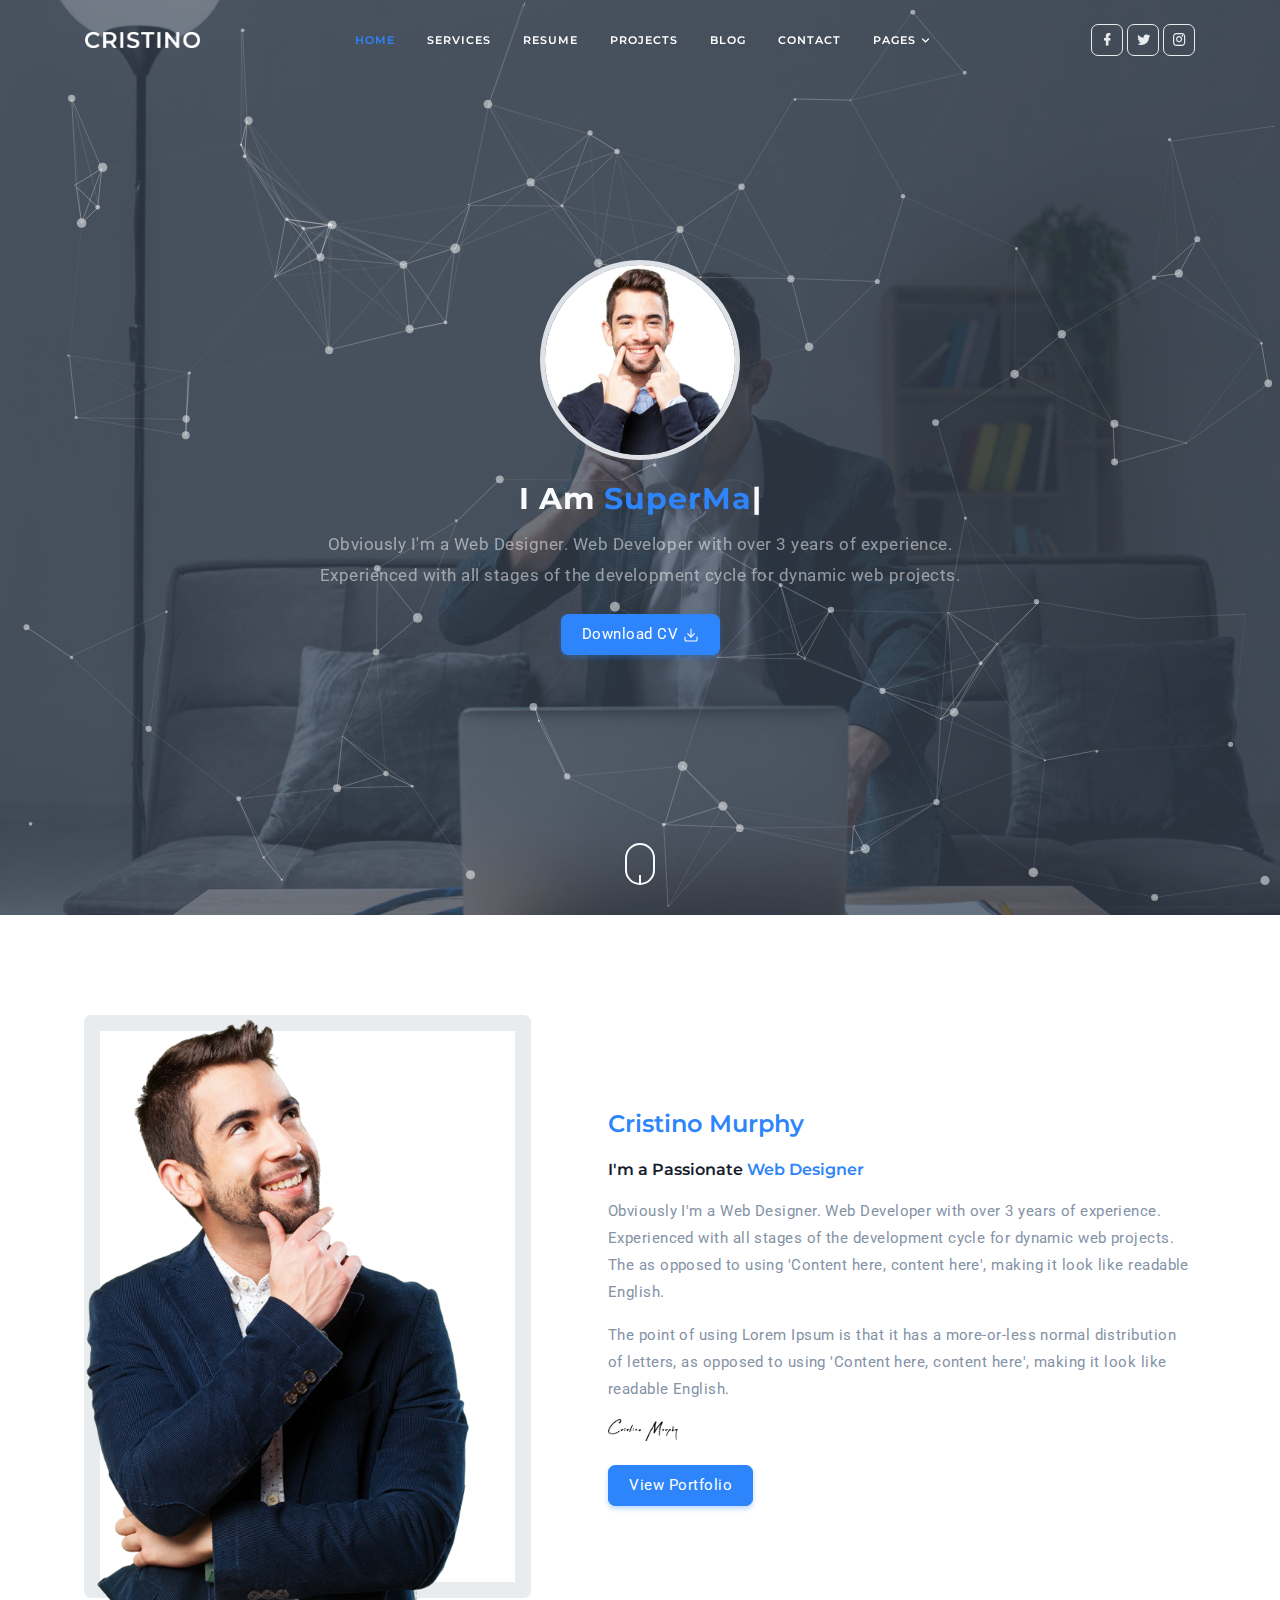
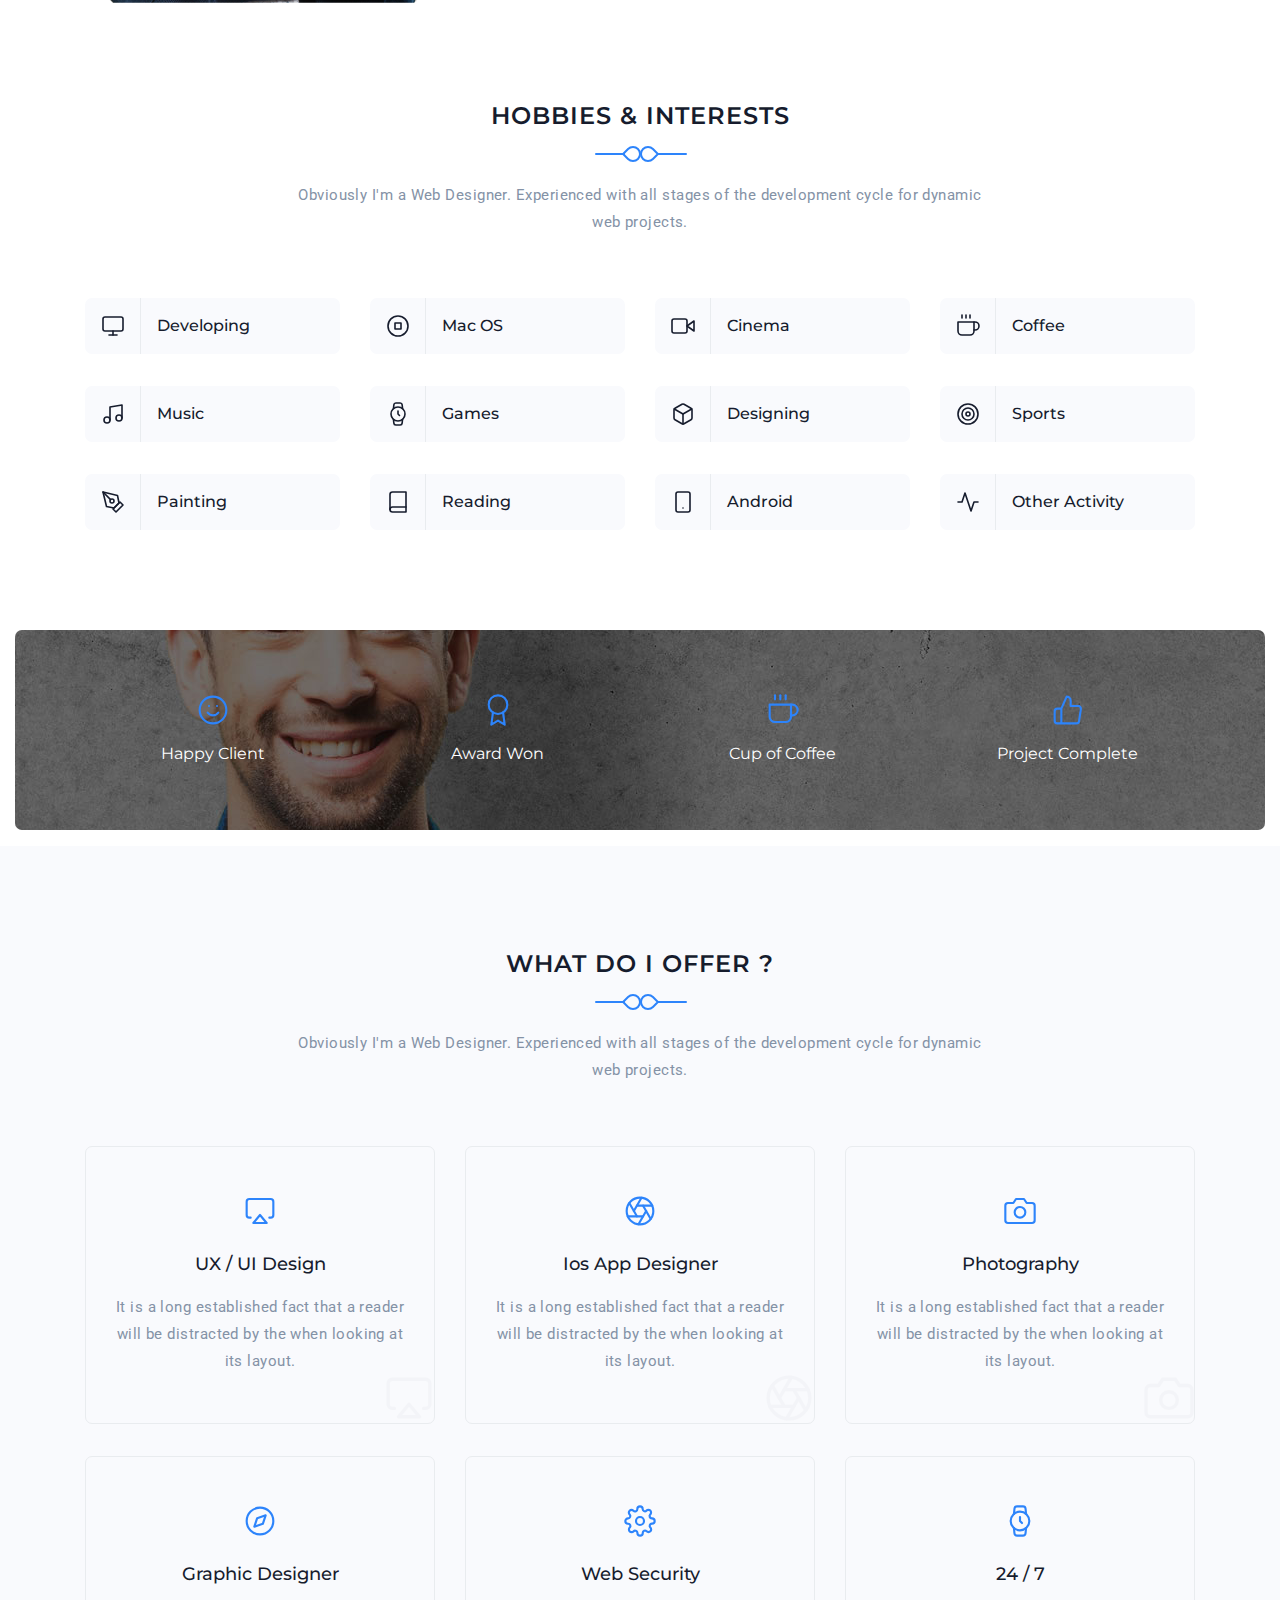
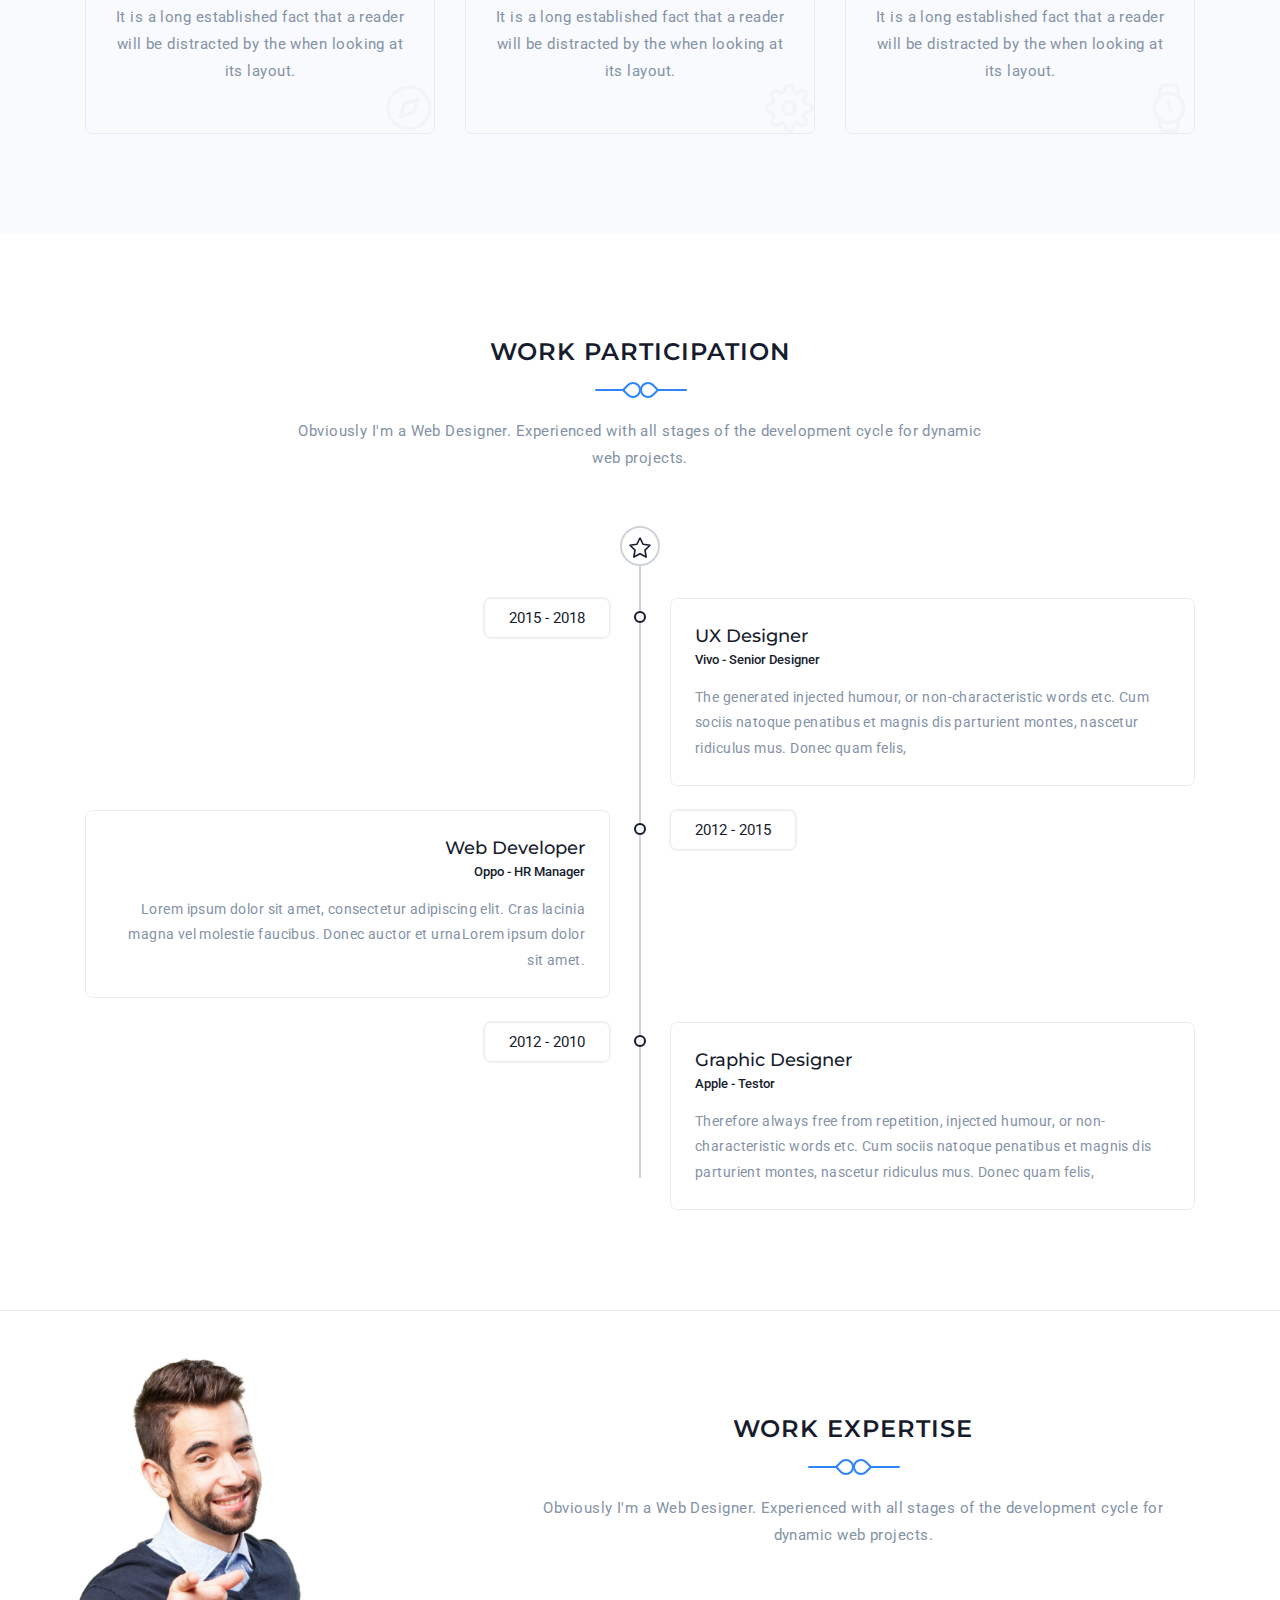
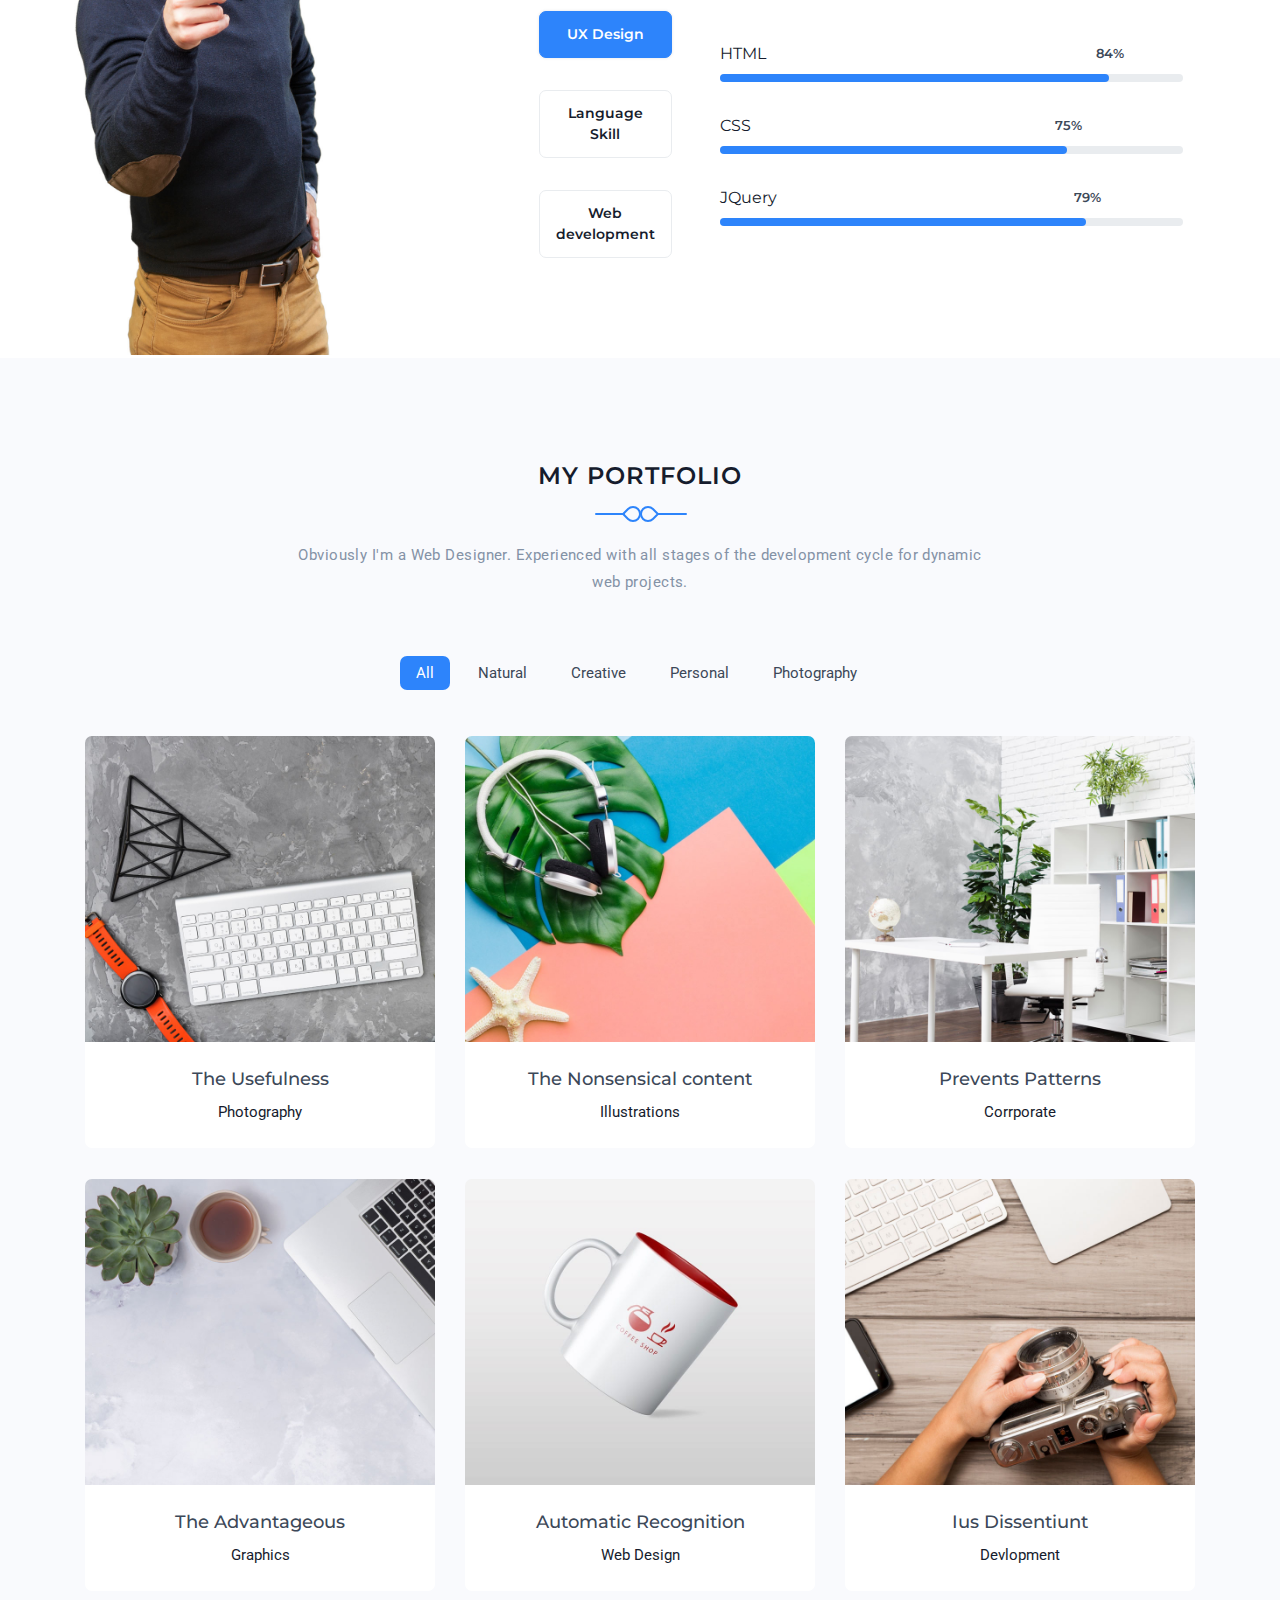
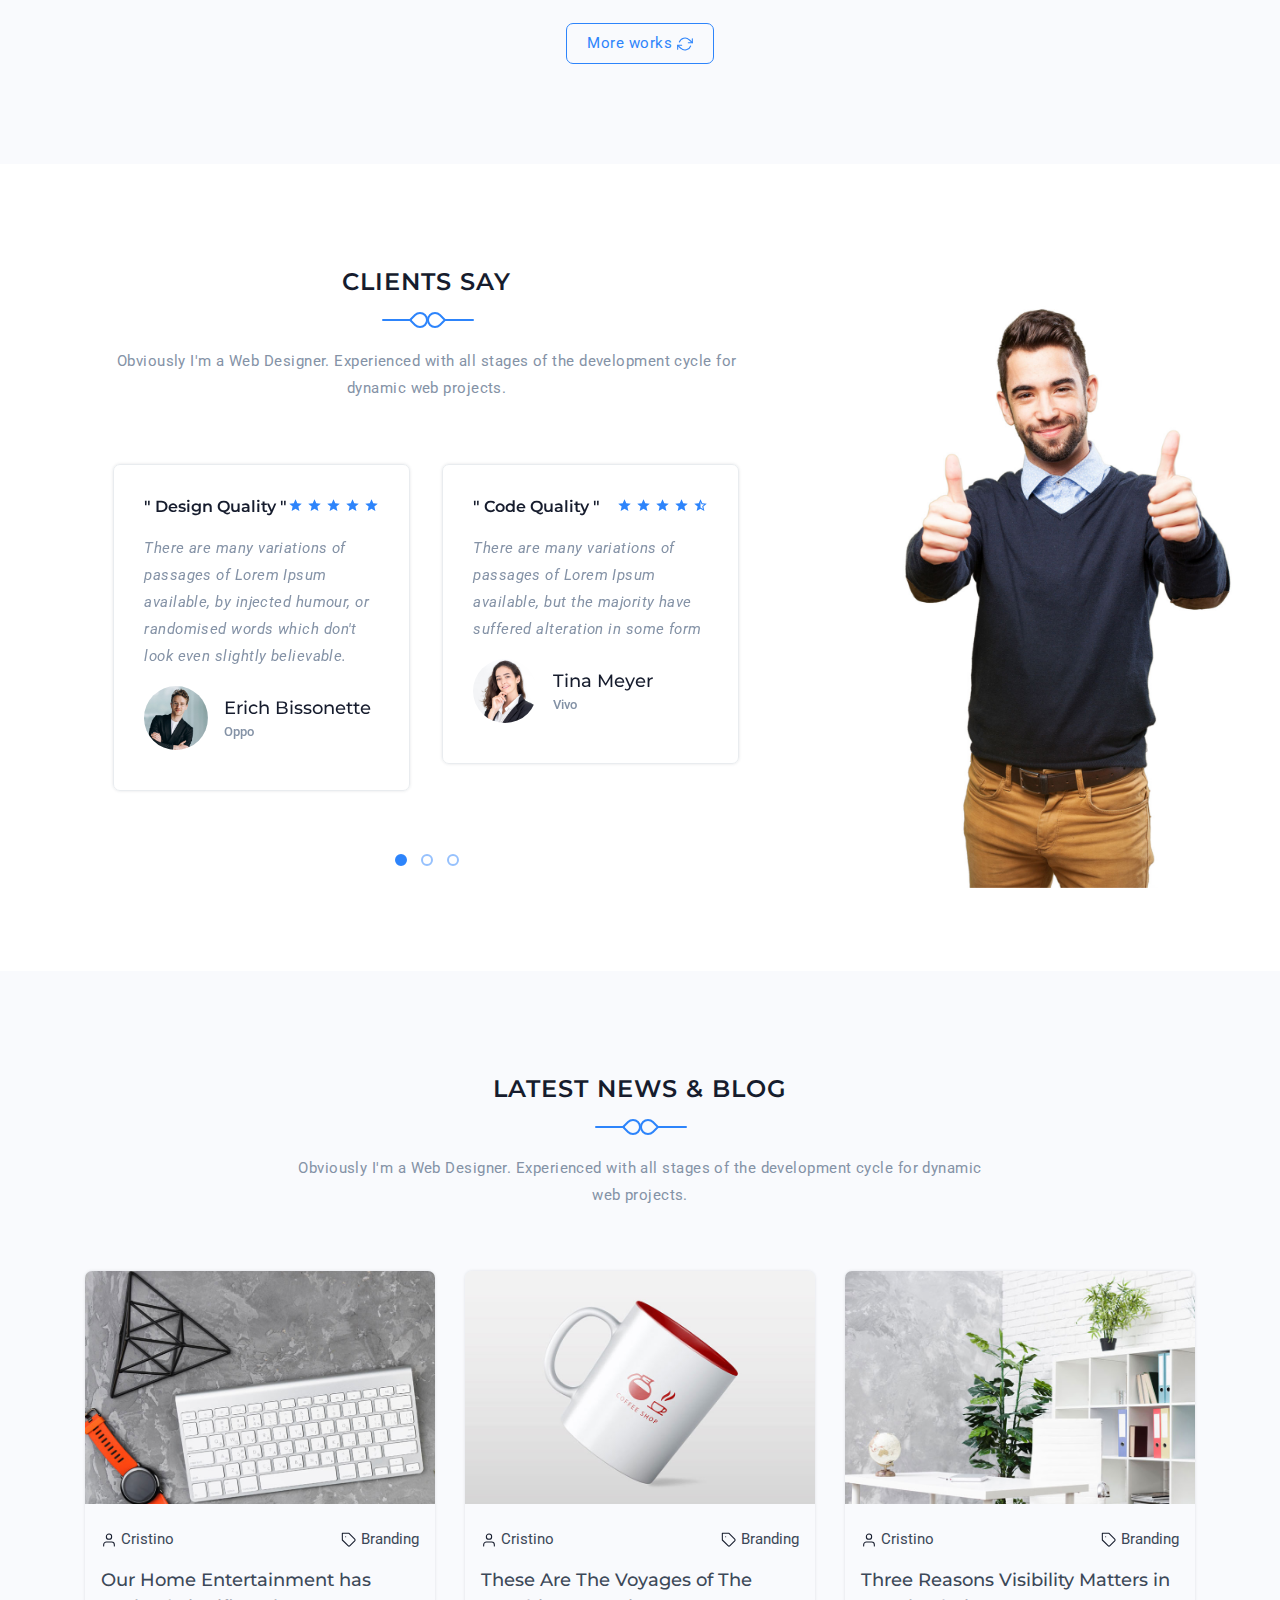
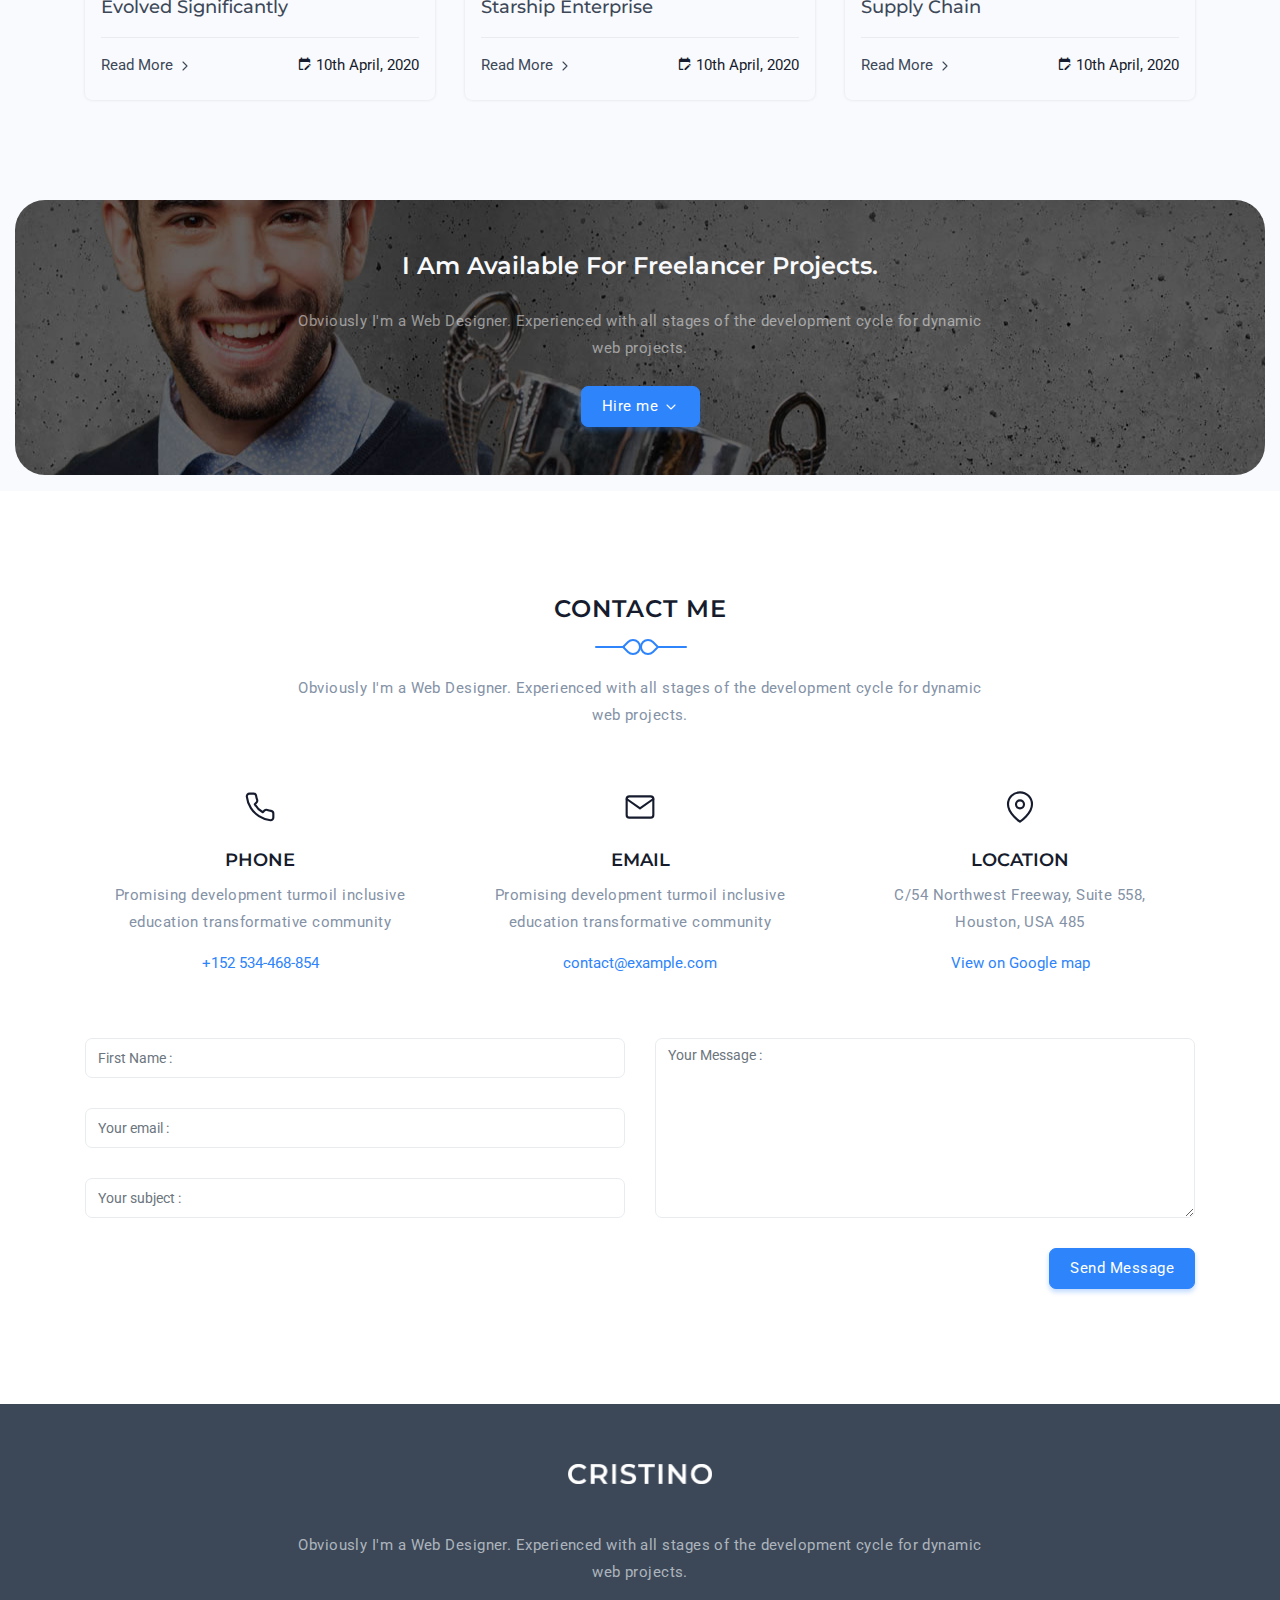
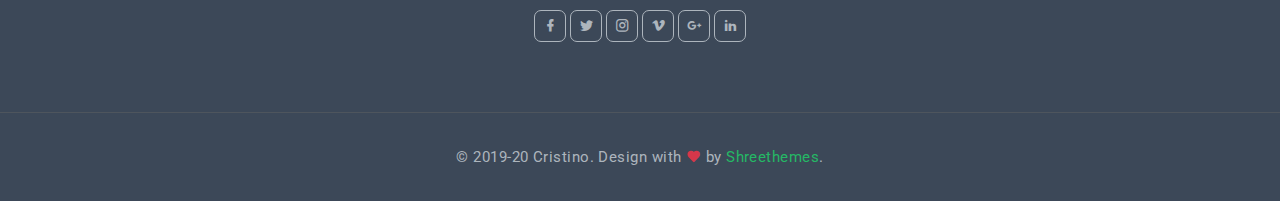
==== commit 8dee9547: "site is ready" ====
--- a/src/index.html
+++ b/src/index.html
@@ -1667,15 +1667,7 @@
                   <!--Start Client-->
                   <!--end client review-->
                   <!--End Client-->
-                  <div class="owl-controls clickable">
-                    <div class="owl-pagination">
-                      <div class="owl-page"><span class=""></span></div>
-                      <div class="owl-page active">
-                        <span class=""></span>
-                      </div>
-                      <div class="owl-page"><span class=""></span></div>
-                    </div>
-                  </div>
+
                 </div>
                 <!--end testi review-->
               </div>
@@ -2117,36 +2109,6 @@
   </a>
   <!-- Back to top -->
 
-  <!-- Style switcher
-    <div id="style-switcher" class="shadow" style="left: -60px;">
-      <ul class="pattern mb-0">
-        <li>
-          <a class="default" href="#"></a>
-        </li>
-        <li>
-          <a class="blue" href="#"></a>
-        </li>
-        <li>
-          <a class="light-green" href="#"></a>
-        </li>
-        <li>
-          <a class="yellow" href="#"></a>
-        </li>
-        <li>
-          <a class="light-yellow" href="#"></a>
-        </li>
-        <li>
-          <a class="purple" href="#"></a>
-        </li>
-      </ul>
-      <div class="bottom">
-        <a href="#" class="settings shadow"
-          ><i class="mdi mdi-settings mdi-spin text-primary"></i
-        ></a>
-      </div>
-    </div> -->
-  <!-- end Style switcher -->
-
   <!-- javascript -->
   <script src="js/jquery.min.js"></script>
   <script src="js/bootstrap.bundle.min.js"></script>
--- a/src/css/style.css
+++ b/src/css/style.css
@@ -2184,7 +2184,7 @@
 
 .cta-full .container-fluid .padding-less.img {
   background: scroll center no-repeat;
-  background-size: cover;
+  background-size: contain;
   position: absolute;
   height: 100%;
 }
--- a/src/css/colors/default.css
+++ b/src/css/colors/default.css
@@ -1,4 +1,4 @@
-.bg-primary,
+/* .bg-primary,
 .btn-primary,
 .btn-outline-primary:hover,
 .btn-outline-primary:focus,
@@ -92,4 +92,100 @@
 .btn-primary.focus {
   background-color: #dd2020 !important;
   border-color: #dd2020 !important;
+} */
+
+.bg-primary,
+.btn-primary,
+.btn-outline-primary:hover,
+.btn-outline-primary:focus,
+.btn-outline-primary:active,
+.btn-outline-primary.active,
+.btn-outline-primary.focus,
+.btn-outline-primary:not(:disabled):not(.disabled):active,
+.nav-pills .nav-link.active,
+.pagination li a:hover,
+.pagination .active a,
+#preloader #status .spinner>div,
+.social-icon li a:hover,
+.back-to-top:hover,
+.section-title .titles .title.title-line:after,
+.section-title .titles .title.title-line:before,
+.bg-modern.bg-animation-right:after,
+.service-wrapper:hover:after,
+.portfolioFilter li a:hover,
+.portfolioFilter li a.active,
+.owl-theme .owl-controls .owl-page.active span,
+.owl-theme .owl-controls.clickable .owl-page:hover span,
+.sidebar .widget .tagcloud>a:hover {
+  background-color: #2d84fb !important;
 }
+
+.text-primary,
+.btn-outline-primary,
+.page-next-level .page-next li a:hover,
+.navbar-custom .navbar-nav .nav-item .nav-link:hover,
+.navbar-custom .navbar-nav .nav-item .nav-link:active,
+.navbar-custom .navbar-nav .nav-item.active .nav-link,
+.navbar-custom .navbar-nav .dropdown .dropdown-item:hover,
+.navbar-custom .navbar-nav .dropdown .dropdown-item:focus,
+.navbar-custom .navbar-nav.navbar-nav-link .nav-item .nav-link:hover,
+.navbar-custom .navbar-nav.navbar-nav-link .nav-item .nav-link:active,
+.navbar-custom .navbar-nav.navbar-nav-link.active .nav-link,
+.nav-sticky.navbar-custom .navbar-nav .nav-item .nav-link:hover,
+.nav-sticky.navbar-custom .navbar-nav .nav-item .nav-link:active,
+.nav-sticky.navbar-custom .navbar-nav .nav-item.active .nav-link .nav-link,
+.interests-desc:hover .icon,
+.service-wrapper:hover .content .title,
+.service-wrapper:hover .big-icon .icons,
+.timeline-page .timeline-item .event:hover .title,
+.portfolio-box .portfolio-box-img .overlay-work .work-content .work-icon:hover,
+.portfolio-box .gallary-title .title:hover,
+.blog-post .content .title:hover,
+.blog-post .content a:hover,
+.sidebar .widget .catagories li a:hover,
+.sidebar .widget .post-recent .post-recent-content a:hover,
+.comment-area .media-list .media .media-body a:hover {
+  color: #2d84fb !important;
+}
+
+.btn-primary,
+.btn-outline-primary,
+.btn-outline-primary:hover,
+.btn-outline-primary:focus,
+.btn-outline-primary:active,
+.btn-outline-primary.active,
+.btn-outline-primary.focus,
+.btn-outline-primary:not(:disabled):not(.disabled):active,
+.nav-pills .nav-link.active,
+.pagination li a:hover,
+.pagination .active a,
+.social-icon li a:hover,
+.section-title .titles span:before,
+.section-title .titles span:after,
+.owl-theme .owl-controls .owl-page span {
+  border-color: #2d84fb !important;
+}
+
+a.text-primary:hover,
+a.text-primary:focus {
+  color: #0568f0 !important;
+}
+
+.btn-primary,
+.btn-outline-primary:hover,
+.btn-outline-primary:focus,
+.btn-outline-primary:active,
+.btn-outline-primary.active,
+.btn-outline-primary.focus,
+.btn-outline-primary:not(:disabled):not(.disabled):active {
+  box-shadow: 0 3px 5px 0 rgba(45, 132, 251, 0.3);
+}
+
+.btn-primary:hover,
+.btn-primary:focus,
+.btn-primary:active,
+.btn-primary.active,
+.btn-primary.focus {
+  background-color: #0568f0 !important;
+  border-color: #0568f0 !important;
+}